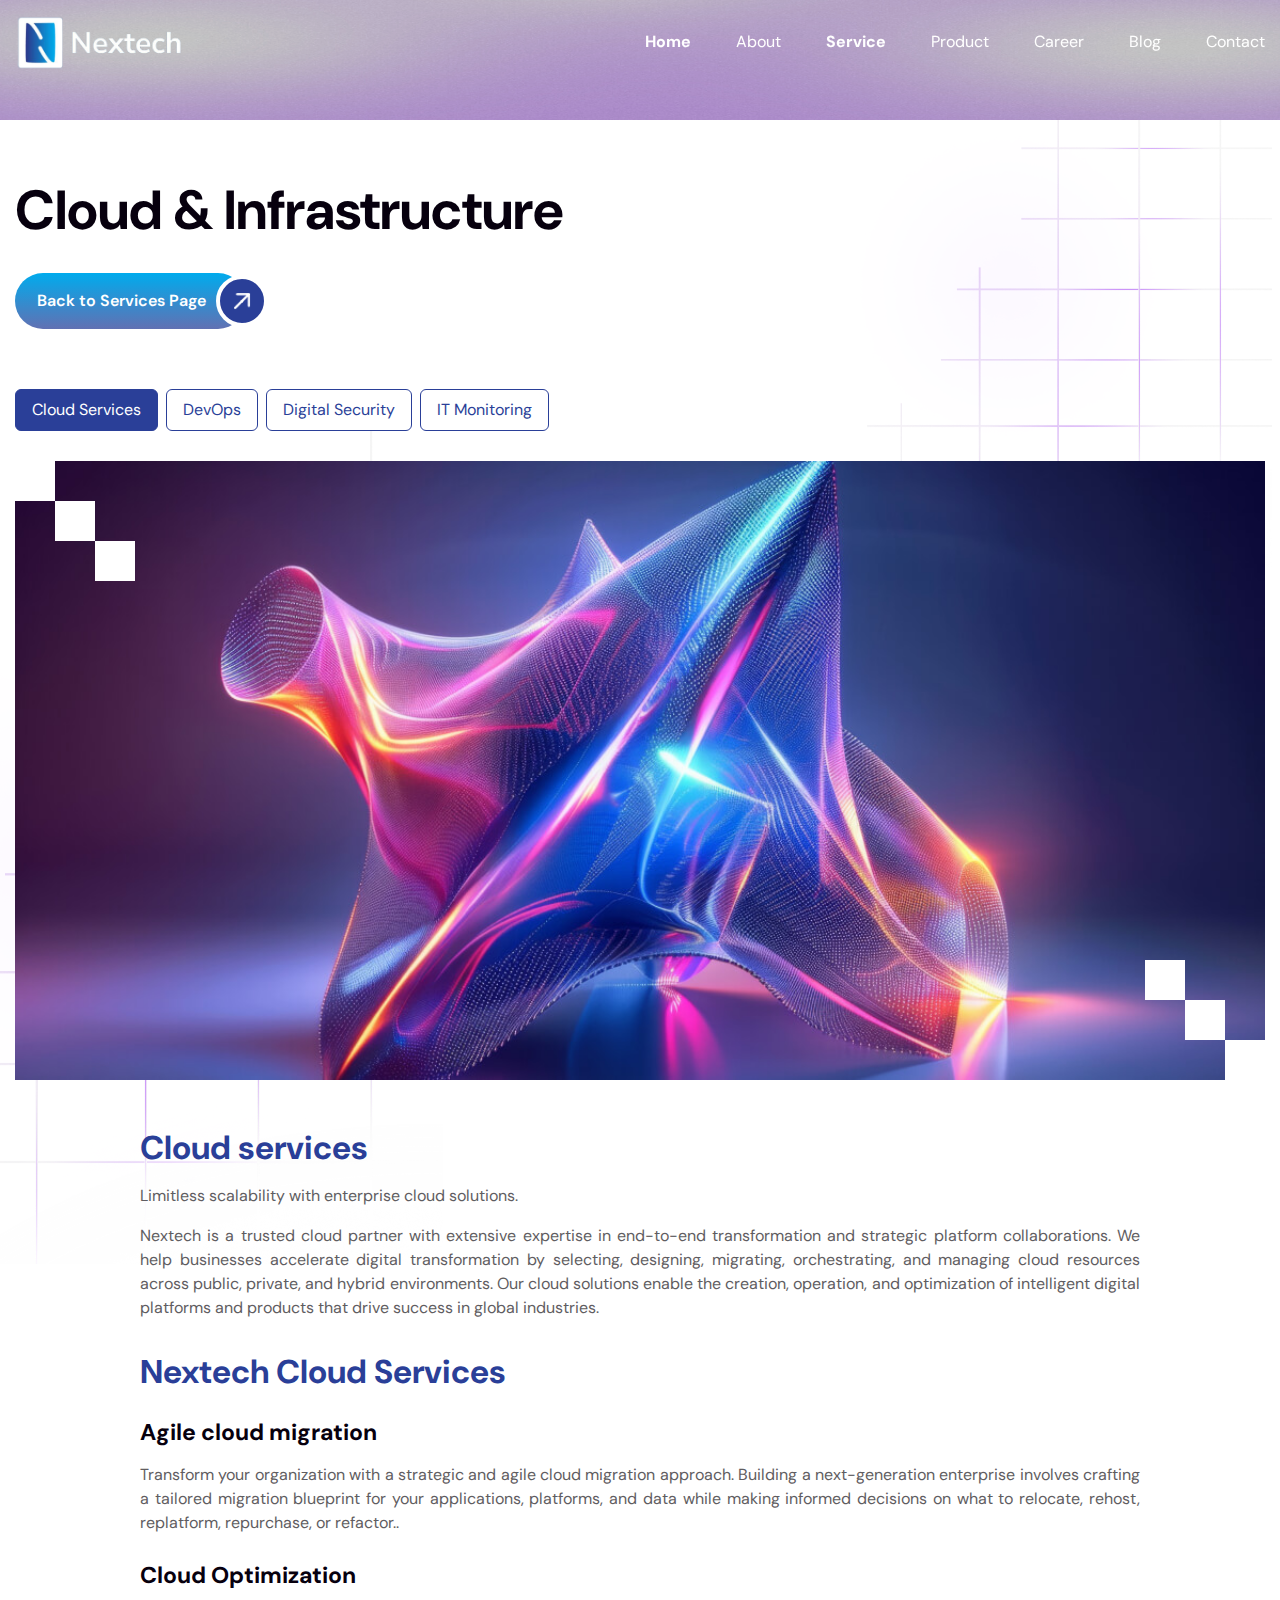
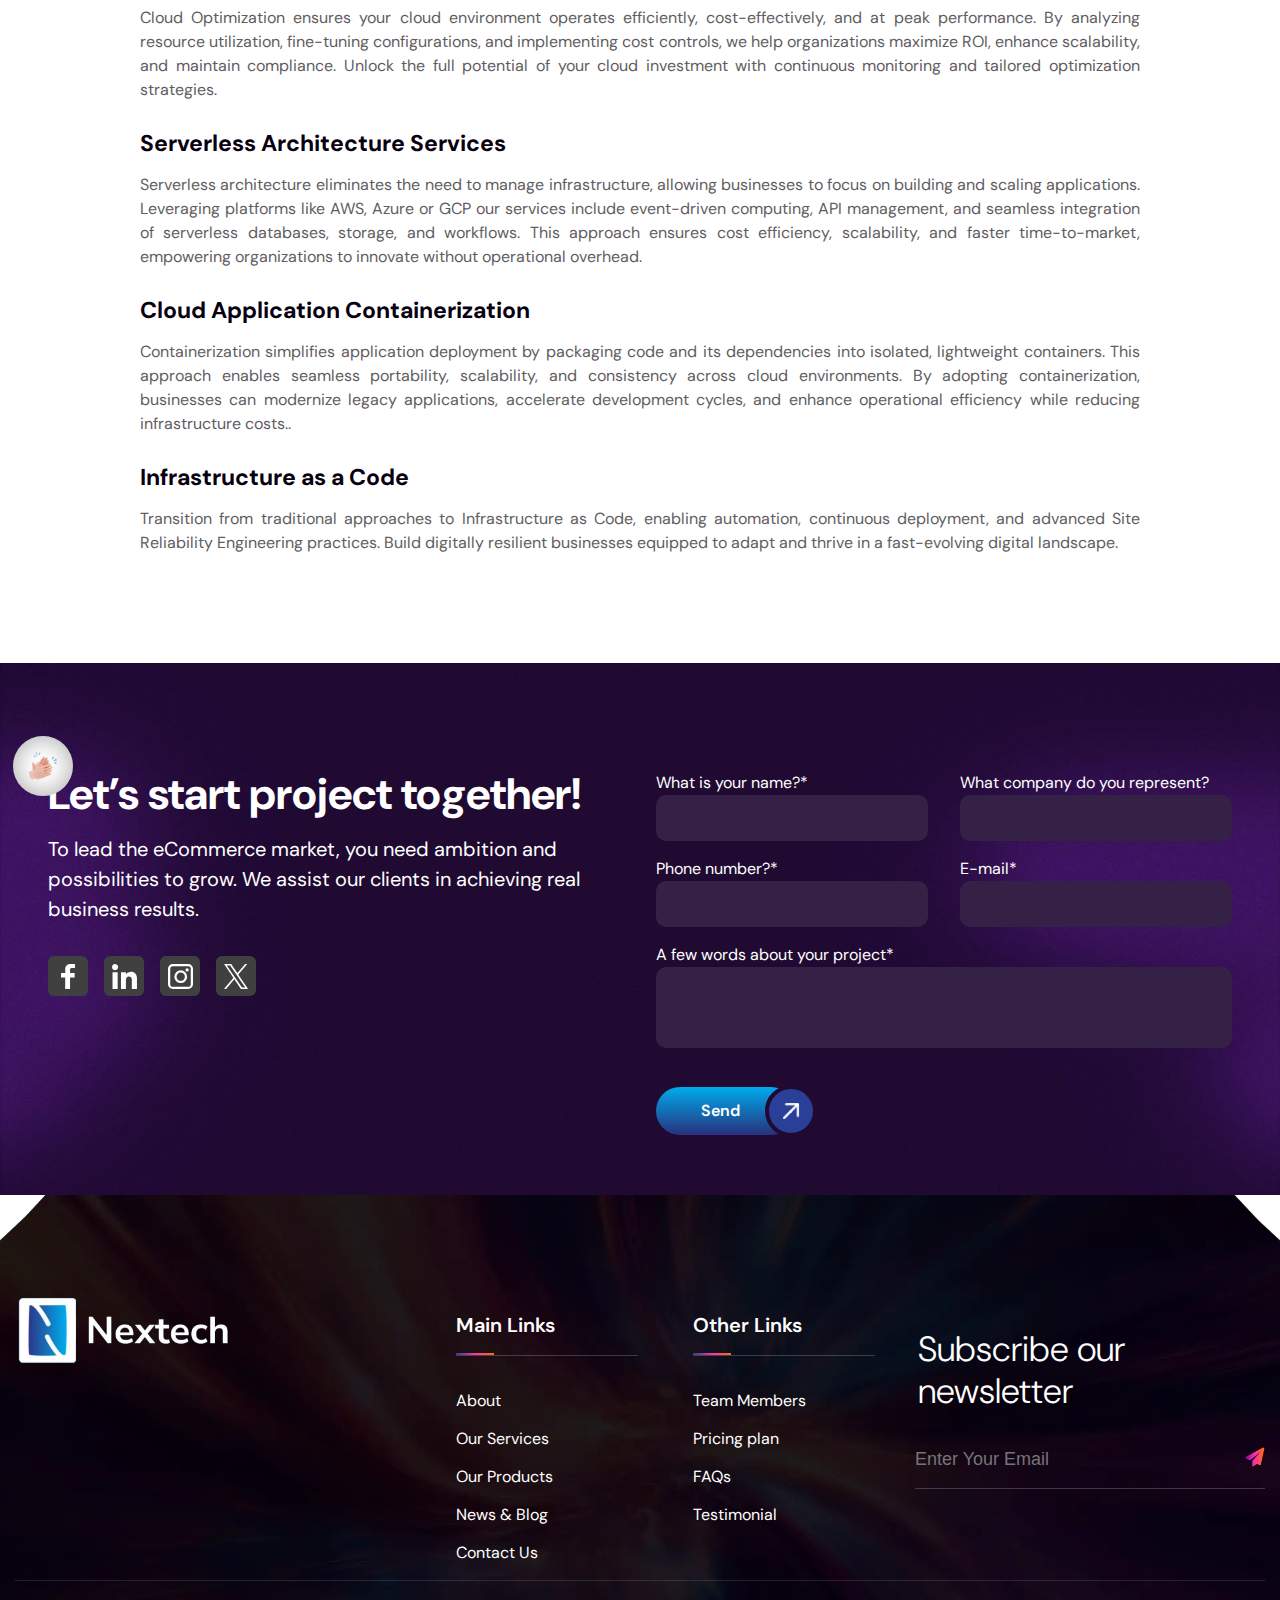
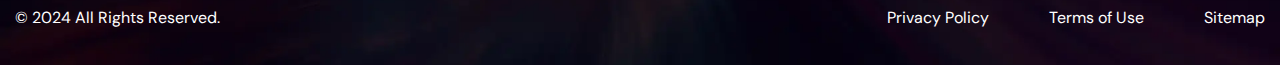
==== cloud_Infra.html @ dc9ca58e "All file inserted" ====
<!DOCTYPE html>
<html lang="en">

<head>
    <meta charset="UTF-8">
    <meta name="viewport" content="width=device-width, initial-scale=1.0">
    <title>Nextech</title>

    <link rel="apple-touch-icon" sizes="180x180" href="./assets/images/favicon/apple-touch-icon.png">
    <link rel="icon" type="image/png" sizes="32x32" href="./assets/images/favicon/favicon-32x32.png">
    <link rel="icon" type="image/png" sizes="16x16" href="./assets/images/favicon/favicon-16x16.png">
    <link rel="manifest" href="./assets/images/favicon/site.webmanifest">

    <link rel="stylesheet" href="./assets/css/font-awesome.min.css">

    <link rel="stylesheet" href="./assets/js/slick-slider/slick-theme.css">

    <link rel="stylesheet" href="./assets/js/slick-slider/slick.css">

    <link rel="stylesheet" href="./assets/css/init.css">

    <link rel="stylesheet" href="./assets/css/svg-style.css">

    <link rel="stylesheet" href="./assets/css/ps-style.css">

    <link rel="stylesheet" href="./assets/css/svg-device.css">

    <link rel="stylesheet" href="./assets/css/ps-device.css">
</head>

<body>

    <!-- navigation start -->
    <header class="mainHeader col-100 floatLft">
        <div class="navOverlay">
            <div class="main-wrapper">
                <div class="psNav-box col-100 floatLft relative">
                    <div class="psNxtLogo floatLft relative">
                        <a href="./index.html" class="col-100 floatLft relative">
                            <img src="./assets/images/Nxtlogo.png" alt="" class="col-100">
                        </a>
                    </div>

                    <div class="psNav-menu floatLft relative">
                        <div class="line-menu-sec">
                            <span class="line-span"></span>
                            <span class="line-span"></span>
                            <span class="line-span"></span>
                        </div>
                        <ul class="psNav-container col-100 floatLft relative">
                            <li class="mobMenuLogoLi">
                                <div class="psNxtLogo relative">
                                    <a href="./index.html" class="col-100 relative">
                                        <img src="./assets/images/Nxtlogo.png" alt="" class="col-100">
                                    </a>
                                </div>
                                <div class="closeHam"><img src="./assets/images/close-button.png" alt="X"></div>
                            </li>
                            <li><a href="./index.html" class="active">Home</a></li>
                            <li><a href="./about-us.html">About</a></li>
                            <li><a href="./service_pg.html" class="active">Service</a></li>
                            <li><a href="./product.html">Product</a></li>
                            <li><a href="./career-page.html">Career</a></li>
                            <li><a href="./blog.html">Blog</a></li>
                            <li><a href="./contact.html">Contact</a></li>
                        </ul>
                    </div>
                </div>
            </div>
        </div>
    </header>


    <main>
        <section class="servDetailBanner sg-BannerOverlay sv-secGap col-100 floatLft relative"></section>
        <section class="servDetailTitleSec sv-secGap padd-bot0 col-100 floatLft relative">
            <div class="main-wrapper">
                <div class="servDetailTitle col-100 floatLft">
                    <h2 class="">Cloud & Infrastructure</h2>
                </div>
                <div class="blogBtn col-100 floatLft">
                    <a href="./service_pg.html" class="mainBtn blogBtn fw-semi-bold floatLft relative">Back to Services
                        Page
                        <span><img src="./assets/images/btnWhite.png" alt=""></span>
                    </a>
                </div>
            </div>
            <div class="servDetAblt-1 absolute"><img src="./assets/images/Group-3.png" alt=""></div>
        </section>

        <section class="tabsSec sv-secGap padd-bot0 col-100 floatLft relative">
            <div class="main-wrapper">
                <ul class="tabs col-100 floatLft relative">
                    <li class="tabBtn active" data-id="tab-0">Cloud Services</li>
                    <li class="tabBtn" data-id="tab-1">DevOps</li>
                    <li class="tabBtn" data-id="tab-2">Digital Security</li>
                    <li class="tabBtn" data-id="tab-3">IT Monitoring</li>
                </ul>
            </div>
        </section>

        <section class="tab-content active servDetailContentSec sv-secGap col-100 floatLft relative" id="tab-0">
            <div class="servDetAblt-2 absolute"><img src="./assets/images/Group-3.png" alt=""></div>
            <div class="main-wrapper">
                <div class="servDetContMainImg col-100 floatLft relative">
                    <span class="imgCornerShapes topShapes absolute"></span>
                    <span class="imgCornerShapes topShapes absolute"></span>
                    <span class="imgCornerShapes topShapes absolute"></span>
                    <img src="./assets/images/img-service1.jpg" alt="Service Feature Image" class="col-100 floatLft">
                    <span class="imgCornerShapes botShapes absolute"></span>
                    <span class="imgCornerShapes botShapes absolute"></span>
                    <span class="imgCornerShapes botShapes absolute"></span>
                </div>
                <div class="servDetContTxt col-100 floatLft relative">
                    <div class="servDetContTxtWrapper">
                        <div class="servDetTxt col-100 floatLft">
                            <h5 class="card-heading colorBlue">Cloud services</h5>
                        </div>
                        <div class="servDetTxt col-100 floatLft">
                            <p class="body-txt justifyTxt">Limitless scalability with enterprise cloud solutions.</p>
                        </div>
                        <div class="servDetTxt col-100 floatLft">
                            <p class="body-txt justifyTxt">Nextech is a trusted cloud partner with extensive expertise
                                in end-to-end transformation and strategic platform collaborations. We help businesses
                                accelerate digital transformation by selecting, designing, migrating, orchestrating, and
                                managing cloud resources across public, private, and hybrid environments. Our cloud
                                solutions enable the creation, operation, and optimization of intelligent digital
                                platforms and products that drive success in global industries.</p>
                        </div>
                        <div class="servDetTxt col-100 floatLft">
                            <h5 class="card-heading colorBlue">Nextech Cloud Services</h5>
                        </div>
                        <div class="servDetTxt col-100 floatLft">
                            <h5 class="card-heading">Agile cloud migration</h5>
                        </div>
                        <div class="servDetTxt col-100 floatLft">
                            <p class="body-txt justifyTxt">Transform your organization with a strategic and agile cloud
                                migration approach. Building a next-generation enterprise involves crafting a tailored
                                migration blueprint for your applications, platforms, and data while making informed
                                decisions on what to relocate, rehost, replatform, repurchase, or refactor..</p>
                        </div>
                        <div class="servDetTxt col-100 floatLft">
                            <h5 class="card-heading">Cloud Optimization</h5>
                        </div>
                        <div class="servDetTxt col-100 floatLft">
                            <p class="body-txt justifyTxt">Cloud Optimization ensures your cloud environment operates
                                efficiently, cost-effectively, and at peak performance. By analyzing resource
                                utilization, fine-tuning configurations, and implementing cost controls, we help
                                organizations maximize ROI, enhance scalability, and maintain compliance. Unlock the
                                full potential of your cloud investment with continuous monitoring and tailored
                                optimization strategies.</p>
                        </div>
                        <div class="servDetTxt col-100 floatLft">
                            <h5 class="card-heading">Serverless Architecture Services</h5>
                        </div>
                        <div class="servDetTxt col-100 floatLft">
                            <p class="body-txt justifyTxt">Serverless architecture eliminates the need to manage
                                infrastructure, allowing businesses to focus on building and scaling applications.
                                Leveraging platforms like AWS, Azure or GCP our services include event-driven computing,
                                API management, and seamless integration of serverless databases, storage, and
                                workflows. This approach ensures cost efficiency, scalability, and faster
                                time-to-market, empowering organizations to innovate without operational overhead.</p>
                        </div>
                        <div class="servDetTxt col-100 floatLft">
                            <h5 class="card-heading">Cloud Application Containerization</h5>
                        </div>
                        <div class="servDetTxt col-100 floatLft">
                            <p class="body-txt justifyTxt">Containerization simplifies application deployment by
                                packaging code and its dependencies into isolated, lightweight containers. This approach
                                enables seamless portability, scalability, and consistency across cloud environments. By
                                adopting containerization, businesses can modernize legacy applications, accelerate
                                development cycles, and enhance operational efficiency while reducing infrastructure
                                costs..</p>
                        </div>
                        <div class="servDetTxt col-100 floatLft">
                            <h5 class="card-heading">Infrastructure as a Code</h5>
                        </div>
                        <div class="servDetTxt col-100 floatLft">
                            <p class="body-txt justifyTxt">Transition from traditional approaches to Infrastructure as
                                Code, enabling automation, continuous deployment, and advanced Site Reliability
                                Engineering practices. Build digitally resilient businesses equipped to adapt and thrive
                                in a fast-evolving digital landscape.</p>
                        </div>
                    </div>
                </div>
            </div>
        </section>

        <section class="tab-content servDetailContentSec sv-secGap col-100 floatLft relative" id="tab-1">
            <div class="servDetAblt-2 absolute"><img src="./assets/images/Group-3.png" alt=""></div>
            <div class="main-wrapper">
                <div class="servDetContMainImg col-100 floatLft relative">
                    <span class="imgCornerShapes topShapes absolute"></span>
                    <span class="imgCornerShapes topShapes absolute"></span>
                    <span class="imgCornerShapes topShapes absolute"></span>
                    <img src="./assets/images/img-service1.jpg" alt="Service Feature Image" class="col-100 floatLft">
                    <span class="imgCornerShapes botShapes absolute"></span>
                    <span class="imgCornerShapes botShapes absolute"></span>
                    <span class="imgCornerShapes botShapes absolute"></span>
                </div>
                <div class="servDetContTxt col-100 floatLft relative">
                    <div class="servDetContTxtWrapper">
                        <div class="servDetTxt col-100 floatLft">
                            <h5 class="card-heading colorBlue">Continuous Integration of All Processes. Advancing
                                Through Code and Culture</h5>
                        </div>
                        <div class="servDetTxt col-100 floatLft">
                            <p class="body-txt justifyTxt">At Nextech, we support organizations globally in enhancing
                                their DevOps capabilities. We ideate, architect, develop, test, safeguard, and automate
                                the software development process, creating custom industry-specific solutions that
                                delight customers and drive intelligent enterprises. For years, we have been leaders in
                                Global Nearshore software engineering services, helping our clients worldwide build and
                                evolve reliable software solutions to continuously deliver value.</p>
                        </div>
                        <div class="servDetTxt col-100 floatLft">
                            <p class="body-txt justifyTxt">Excellence, Agility, and Scalable Automation</p>
                        </div>
                        <div class="servDetTxt col-100 floatLft">
                            <p class="body-txt justifyTxt">Our DevOps approach is built on a foundation of culture. By
                                incorporating agile DevOps practices in every project, we aim to align our people,
                                processes, and automation, ensuring quality and speed in our enterprise software
                                solutions. We streamline development by breaking down silos, implementing automation,
                                and expanding toolchains, leading to enhanced collaboration, maturity, and performance.
                                As a trusted technology partner, Nextech can either complement your existing DevOps team
                                or manage the DevOps practice as your continuous evolution partner.</p>
                        </div>
                        <div class="servDetTxt col-100 floatLft">
                            <p class="body-txt justifyTxt">Nextech’s DevOps practice offers the strategy, consulting,
                                and coaching services essential for enterprise transformation. We foster an agile
                                culture and establish processes that sustain high-performing teams focused on quality
                                engineering.</p>
                        </div>
                        <div class="servDetTxt col-100 floatLft">
                            <ul class="prodDetUl col-100 floatLft">
                                <li>
                                    <span class="ulPin">
                                        <svg xmlns="http://www.w3.org/2000/svg" width="10" height="10"
                                            viewBox="0 0 10 10" fill="white">
                                            <path
                                                d="M9.78837 3.21149L7.14837 0.571488C7.12329 0.546435 7.09278 0.52749 7.0592 0.516118C7.02562 0.504746 6.98988 0.501252 6.95473 0.505907C6.91959 0.510562 6.88599 0.523241 6.85653 0.542963C6.82707 0.562684 6.80254 0.588919 6.78484 0.619638C6.67137 0.832276 6.60237 1.06579 6.58205 1.30595C6.56172 1.54612 6.59051 1.78791 6.66665 2.01659L4.9031 3.78014C4.46759 3.55527 3.98559 3.43523 3.4955 3.42959C3.20155 3.42343 2.90929 3.4755 2.63556 3.58282C2.36184 3.69013 2.11206 3.85056 1.90062 4.05486C1.85732 4.09817 1.833 4.1569 1.833 4.21814C1.833 4.27938 1.85732 4.33811 1.90062 4.38141L3.56929 6.05024L0.916095 9.11826C0.877716 9.16236 0.857494 9.21937 0.859513 9.2778C0.861531 9.33622 0.885639 9.3917 0.926971 9.43304C0.968302 9.47438 1.02378 9.4985 1.0822 9.50053C1.14062 9.50257 1.19764 9.48236 1.24175 9.44399L4.30924 6.79064L5.97822 8.45954C6.02154 8.50282 6.08026 8.52713 6.1415 8.52713C6.20273 8.52713 6.26146 8.50282 6.30477 8.45954C6.66147 8.05198 6.8801 7.54204 6.92938 7.00269C6.97866 6.46333 6.85605 5.92221 6.57912 5.45676L8.34267 3.69321C8.57161 3.76839 8.81334 3.79669 9.05345 3.77642C9.29356 3.75615 9.52713 3.68773 9.74022 3.57524C9.771 3.55757 9.7973 3.53304 9.81706 3.50357C9.83683 3.47409 9.84953 3.44045 9.85419 3.40526C9.85885 3.37008 9.85533 3.33429 9.84392 3.30069C9.8325 3.26708 9.8135 3.23656 9.78837 3.21149Z">
                                            </path>
                                        </svg>
                                    </span>
                                    <p class="body-txt">Deliver with confidence. Achieve continuous value across the
                                        entire enterprise and enhance delivery capabilities.</p>
                                </li>
                                <li>
                                    <span class="ulPin">
                                        <svg xmlns="http://www.w3.org/2000/svg" width="10" height="10"
                                            viewBox="0 0 10 10" fill="white">
                                            <path
                                                d="M9.78837 3.21149L7.14837 0.571488C7.12329 0.546435 7.09278 0.52749 7.0592 0.516118C7.02562 0.504746 6.98988 0.501252 6.95473 0.505907C6.91959 0.510562 6.88599 0.523241 6.85653 0.542963C6.82707 0.562684 6.80254 0.588919 6.78484 0.619638C6.67137 0.832276 6.60237 1.06579 6.58205 1.30595C6.56172 1.54612 6.59051 1.78791 6.66665 2.01659L4.9031 3.78014C4.46759 3.55527 3.98559 3.43523 3.4955 3.42959C3.20155 3.42343 2.90929 3.4755 2.63556 3.58282C2.36184 3.69013 2.11206 3.85056 1.90062 4.05486C1.85732 4.09817 1.833 4.1569 1.833 4.21814C1.833 4.27938 1.85732 4.33811 1.90062 4.38141L3.56929 6.05024L0.916095 9.11826C0.877716 9.16236 0.857494 9.21937 0.859513 9.2778C0.861531 9.33622 0.885639 9.3917 0.926971 9.43304C0.968302 9.47438 1.02378 9.4985 1.0822 9.50053C1.14062 9.50257 1.19764 9.48236 1.24175 9.44399L4.30924 6.79064L5.97822 8.45954C6.02154 8.50282 6.08026 8.52713 6.1415 8.52713C6.20273 8.52713 6.26146 8.50282 6.30477 8.45954C6.66147 8.05198 6.8801 7.54204 6.92938 7.00269C6.97866 6.46333 6.85605 5.92221 6.57912 5.45676L8.34267 3.69321C8.57161 3.76839 8.81334 3.79669 9.05345 3.77642C9.29356 3.75615 9.52713 3.68773 9.74022 3.57524C9.771 3.55757 9.7973 3.53304 9.81706 3.50357C9.83683 3.47409 9.84953 3.44045 9.85419 3.40526C9.85885 3.37008 9.85533 3.33429 9.84392 3.30069C9.8325 3.26708 9.8135 3.23656 9.78837 3.21149Z">
                                            </path>
                                        </svg>
                                    </span>
                                    <p class="body-txt">Dramatically shorten the time to market for new digital
                                        initiatives.</p>
                                </li>
                                <li>
                                    <span class="ulPin">
                                        <svg xmlns="http://www.w3.org/2000/svg" width="10" height="10"
                                            viewBox="0 0 10 10" fill="white">
                                            <path
                                                d="M9.78837 3.21149L7.14837 0.571488C7.12329 0.546435 7.09278 0.52749 7.0592 0.516118C7.02562 0.504746 6.98988 0.501252 6.95473 0.505907C6.91959 0.510562 6.88599 0.523241 6.85653 0.542963C6.82707 0.562684 6.80254 0.588919 6.78484 0.619638C6.67137 0.832276 6.60237 1.06579 6.58205 1.30595C6.56172 1.54612 6.59051 1.78791 6.66665 2.01659L4.9031 3.78014C4.46759 3.55527 3.98559 3.43523 3.4955 3.42959C3.20155 3.42343 2.90929 3.4755 2.63556 3.58282C2.36184 3.69013 2.11206 3.85056 1.90062 4.05486C1.85732 4.09817 1.833 4.1569 1.833 4.21814C1.833 4.27938 1.85732 4.33811 1.90062 4.38141L3.56929 6.05024L0.916095 9.11826C0.877716 9.16236 0.857494 9.21937 0.859513 9.2778C0.861531 9.33622 0.885639 9.3917 0.926971 9.43304C0.968302 9.47438 1.02378 9.4985 1.0822 9.50053C1.14062 9.50257 1.19764 9.48236 1.24175 9.44399L4.30924 6.79064L5.97822 8.45954C6.02154 8.50282 6.08026 8.52713 6.1415 8.52713C6.20273 8.52713 6.26146 8.50282 6.30477 8.45954C6.66147 8.05198 6.8801 7.54204 6.92938 7.00269C6.97866 6.46333 6.85605 5.92221 6.57912 5.45676L8.34267 3.69321C8.57161 3.76839 8.81334 3.79669 9.05345 3.77642C9.29356 3.75615 9.52713 3.68773 9.74022 3.57524C9.771 3.55757 9.7973 3.53304 9.81706 3.50357C9.83683 3.47409 9.84953 3.44045 9.85419 3.40526C9.85885 3.37008 9.85533 3.33429 9.84392 3.30069C9.8325 3.26708 9.8135 3.23656 9.78837 3.21149Z">
                                            </path>
                                        </svg>
                                    </span>
                                    <p class="body-txt">Reach new maturity levels with automated tools and practices.
                                    </p>
                                </li>
                                <li>
                                    <span class="ulPin">
                                        <svg xmlns="http://www.w3.org/2000/svg" width="10" height="10"
                                            viewBox="0 0 10 10" fill="white">
                                            <path
                                                d="M9.78837 3.21149L7.14837 0.571488C7.12329 0.546435 7.09278 0.52749 7.0592 0.516118C7.02562 0.504746 6.98988 0.501252 6.95473 0.505907C6.91959 0.510562 6.88599 0.523241 6.85653 0.542963C6.82707 0.562684 6.80254 0.588919 6.78484 0.619638C6.67137 0.832276 6.60237 1.06579 6.58205 1.30595C6.56172 1.54612 6.59051 1.78791 6.66665 2.01659L4.9031 3.78014C4.46759 3.55527 3.98559 3.43523 3.4955 3.42959C3.20155 3.42343 2.90929 3.4755 2.63556 3.58282C2.36184 3.69013 2.11206 3.85056 1.90062 4.05486C1.85732 4.09817 1.833 4.1569 1.833 4.21814C1.833 4.27938 1.85732 4.33811 1.90062 4.38141L3.56929 6.05024L0.916095 9.11826C0.877716 9.16236 0.857494 9.21937 0.859513 9.2778C0.861531 9.33622 0.885639 9.3917 0.926971 9.43304C0.968302 9.47438 1.02378 9.4985 1.0822 9.50053C1.14062 9.50257 1.19764 9.48236 1.24175 9.44399L4.30924 6.79064L5.97822 8.45954C6.02154 8.50282 6.08026 8.52713 6.1415 8.52713C6.20273 8.52713 6.26146 8.50282 6.30477 8.45954C6.66147 8.05198 6.8801 7.54204 6.92938 7.00269C6.97866 6.46333 6.85605 5.92221 6.57912 5.45676L8.34267 3.69321C8.57161 3.76839 8.81334 3.79669 9.05345 3.77642C9.29356 3.75615 9.52713 3.68773 9.74022 3.57524C9.771 3.55757 9.7973 3.53304 9.81706 3.50357C9.83683 3.47409 9.84953 3.44045 9.85419 3.40526C9.85885 3.37008 9.85533 3.33429 9.84392 3.30069C9.8325 3.26708 9.8135 3.23656 9.78837 3.21149Z">
                                            </path>
                                        </svg>
                                    </span>
                                    <p class="body-txt">ØBoost production speed and code quality through automated
                                        testing and quality assurance</p>
                                </li>
                            </ul>
                        </div>
                        <div class="servDetTxt col-100 floatLft">
                            <h5 class="card-heading colorBlue">Services</h5>
                        </div>
                        <div class="servDetTxt col-100 floatLft">
                            <h5 class="card-heading">DevOps Consulting and Strategy</h5>
                        </div>
                        <div class="servDetTxt col-100 floatLft">
                            <p class="body-txt justifyTxt">Nextech’s DevOps Consulting and Strategy services offer a
                                tailored approach to accelerate your software delivery. We begin with a thorough
                                assessment of your current processes, pinpointing bottlenecks and areas for improvement.
                                Our experts then collaborate with your teams to craft a customized DevOps roadmap,
                                outlining a phased transformation. This includes defining key metrics, selecting the
                                right tools, and establishing a strategy for cultural change. Ultimately, Nextech
                                empowers your teams to achieve faster releases, higher quality, and greater business
                                agility.</p>
                        </div>
                        <div class="servDetTxt col-100 floatLft">
                            <h5 class="card-heading">Infrastructure as Code (IaC)</h5>
                        </div>
                        <div class="servDetTxt col-100 floatLft">
                            <p class="body-txt justifyTxt">Nextech empowers organizations to embrace Infrastructure as
                                Code (IaC) for streamlined and automated infrastructure management. Our experts help you
                                transition from manual provisioning to codified infrastructure, using tools like
                                Terraform, Ansible, and CloudFormation. We assist in defining and managing your
                                infrastructure through code, enabling version control, repeatability, and faster
                                deployments. By implementing IaC, Nextech helps you reduce errors, improve consistency
                                across environments, and achieve greater agility in responding to changing business
                                needs. This results in efficient resource utilization, reduced costs, and a more robust
                                and scalable infrastructure</p>
                        </div>
                        <div class="servDetTxt col-100 floatLft">
                            <h5 class="card-heading">Security Integration (DevSecOps)</h5>
                        </div>
                        <div class="servDetTxt col-100 floatLft">
                            <p class="body-txt justifyTxt">Nextech integrates security seamlessly into your development
                                lifecycle with DevSecOps practices. We automate security testing and analysis within
                                your CI/CD pipeline, identifying vulnerabilities early and preventing costly breaches.
                                Our approach includes robust vulnerability management to proactively address security
                                risks in both applications and infrastructure. By “shifting left” and embedding security
                                throughout the development process, Nextech helps you build secure and resilient
                                systems.</p>
                        </div>
                        <div class="servDetTxt col-100 floatLft">
                            <h5 class="card-heading">Cloud Services and Migration</h5>
                        </div>
                        <div class="servDetTxt col-100 floatLft">
                            <p class="body-txt justifyTxt">Nextech’s Cloud Services and Migration expertise helps
                                businesses seamlessly transition to and thrive in the cloud. We offer comprehensive
                                cloud migration services, moving your applications and infrastructure to leading
                                platforms like AWS, Azure, and GCP. Our team also specializes in cloud-native
                                development, building modern, scalable applications using containers and serverless
                                technologies. Finally, we provide cloud optimization services to ensure cost-efficiency
                                and peak performance of your cloud environment.</p>
                        </div>
                        <div class="servDetTxt col-100 floatLft">
                            <h5 class="card-heading">Monitoring and Logging</h5>
                        </div>
                        <div class="servDetTxt col-100 floatLft">
                            <p class="body-txt justifyTxt">Nextech’s Monitoring and Logging services provide
                                comprehensive visibility into your application and infrastructure performance. We
                                implement leading monitoring tools like Prometheus, Grafana, and the ELK stack to track
                                key metrics and provide real-time insights. Our expertise extends to log management and
                                analysis, centralizing logs for efficient troubleshooting, identifying potential issues
                                proactively, and ultimately improving system reliability and uptime.</p>
                        </div>
                        <div class="servDetTxt col-100 floatLft">
                            <h5 class="card-heading">Microservices</h5>
                        </div>
                        <div class="servDetTxt col-100 floatLft">
                            <p class="body-txt justifyTxt">Break free from the constraints of monolithic legacy systems
                                by migrating to independently scalable and decentralized microservices. This modern
                                approach enables rapid development of new features without the cumbersome, costly, and
                                time-consuming processes associated with monolithic architectures.</p>
                        </div>
                        <div class="servDetTxt col-100 floatLft">
                            <h5 class="card-heading colorBlue">Leverage Proximity</h5>
                        </div>
                        <div class="servDetTxt col-100 floatLft">
                            <p class="body-txt justifyTxt">As an initial step, the concept behind Nextech’s Offshore
                                model was to address the challenges left by traditional on-site-only service delivery.
                                This approach continues to be a key differentiator for Nextech, forming the foundation
                                of our global services strategy.</p>
                        </div>
                        <div class="servDetTxt col-100 floatLft">
                            <p class="body-txt justifyTxt"><span>The proximity component of the Offshore value
                                    proposition includes the following:</span></p>
                        </div>
                        <div class="servDetTxt col-100 floatLft">
                            <ul class="prodDetUl col-100 floatLft">
                                <li>
                                    <span class="ulPin">
                                        <svg xmlns="http://www.w3.org/2000/svg" width="10" height="10"
                                            viewBox="0 0 10 10" fill="white">
                                            <path
                                                d="M9.78837 3.21149L7.14837 0.571488C7.12329 0.546435 7.09278 0.52749 7.0592 0.516118C7.02562 0.504746 6.98988 0.501252 6.95473 0.505907C6.91959 0.510562 6.88599 0.523241 6.85653 0.542963C6.82707 0.562684 6.80254 0.588919 6.78484 0.619638C6.67137 0.832276 6.60237 1.06579 6.58205 1.30595C6.56172 1.54612 6.59051 1.78791 6.66665 2.01659L4.9031 3.78014C4.46759 3.55527 3.98559 3.43523 3.4955 3.42959C3.20155 3.42343 2.90929 3.4755 2.63556 3.58282C2.36184 3.69013 2.11206 3.85056 1.90062 4.05486C1.85732 4.09817 1.833 4.1569 1.833 4.21814C1.833 4.27938 1.85732 4.33811 1.90062 4.38141L3.56929 6.05024L0.916095 9.11826C0.877716 9.16236 0.857494 9.21937 0.859513 9.2778C0.861531 9.33622 0.885639 9.3917 0.926971 9.43304C0.968302 9.47438 1.02378 9.4985 1.0822 9.50053C1.14062 9.50257 1.19764 9.48236 1.24175 9.44399L4.30924 6.79064L5.97822 8.45954C6.02154 8.50282 6.08026 8.52713 6.1415 8.52713C6.20273 8.52713 6.26146 8.50282 6.30477 8.45954C6.66147 8.05198 6.8801 7.54204 6.92938 7.00269C6.97866 6.46333 6.85605 5.92221 6.57912 5.45676L8.34267 3.69321C8.57161 3.76839 8.81334 3.79669 9.05345 3.77642C9.29356 3.75615 9.52713 3.68773 9.74022 3.57524C9.771 3.55757 9.7973 3.53304 9.81706 3.50357C9.83683 3.47409 9.84953 3.44045 9.85419 3.40526C9.85885 3.37008 9.85533 3.33429 9.84392 3.30069C9.8325 3.26708 9.8135 3.23656 9.78837 3.21149Z">
                                            </path>
                                        </svg>
                                    </span>
                                    <p class="body-txt"><span>Cost Optimization:</span> Leverage offshore resources to
                                        significantly reduce operational expenses.</p>
                                </li>
                                <li>
                                    <span class="ulPin">
                                        <svg xmlns="http://www.w3.org/2000/svg" width="10" height="10"
                                            viewBox="0 0 10 10" fill="white">
                                            <path
                                                d="M9.78837 3.21149L7.14837 0.571488C7.12329 0.546435 7.09278 0.52749 7.0592 0.516118C7.02562 0.504746 6.98988 0.501252 6.95473 0.505907C6.91959 0.510562 6.88599 0.523241 6.85653 0.542963C6.82707 0.562684 6.80254 0.588919 6.78484 0.619638C6.67137 0.832276 6.60237 1.06579 6.58205 1.30595C6.56172 1.54612 6.59051 1.78791 6.66665 2.01659L4.9031 3.78014C4.46759 3.55527 3.98559 3.43523 3.4955 3.42959C3.20155 3.42343 2.90929 3.4755 2.63556 3.58282C2.36184 3.69013 2.11206 3.85056 1.90062 4.05486C1.85732 4.09817 1.833 4.1569 1.833 4.21814C1.833 4.27938 1.85732 4.33811 1.90062 4.38141L3.56929 6.05024L0.916095 9.11826C0.877716 9.16236 0.857494 9.21937 0.859513 9.2778C0.861531 9.33622 0.885639 9.3917 0.926971 9.43304C0.968302 9.47438 1.02378 9.4985 1.0822 9.50053C1.14062 9.50257 1.19764 9.48236 1.24175 9.44399L4.30924 6.79064L5.97822 8.45954C6.02154 8.50282 6.08026 8.52713 6.1415 8.52713C6.20273 8.52713 6.26146 8.50282 6.30477 8.45954C6.66147 8.05198 6.8801 7.54204 6.92938 7.00269C6.97866 6.46333 6.85605 5.92221 6.57912 5.45676L8.34267 3.69321C8.57161 3.76839 8.81334 3.79669 9.05345 3.77642C9.29356 3.75615 9.52713 3.68773 9.74022 3.57524C9.771 3.55757 9.7973 3.53304 9.81706 3.50357C9.83683 3.47409 9.84953 3.44045 9.85419 3.40526C9.85885 3.37008 9.85533 3.33429 9.84392 3.30069C9.8325 3.26708 9.8135 3.23656 9.78837 3.21149Z">
                                            </path>
                                        </svg>
                                    </span>
                                    <p class="body-txt"><span>Scalability:</span> Quickly ramp up or scale down teams
                                        based on project demands with offshore flexibility.</p>
                                </li>
                                <li>
                                    <span class="ulPin">
                                        <svg xmlns="http://www.w3.org/2000/svg" width="10" height="10"
                                            viewBox="0 0 10 10" fill="white">
                                            <path
                                                d="M9.78837 3.21149L7.14837 0.571488C7.12329 0.546435 7.09278 0.52749 7.0592 0.516118C7.02562 0.504746 6.98988 0.501252 6.95473 0.505907C6.91959 0.510562 6.88599 0.523241 6.85653 0.542963C6.82707 0.562684 6.80254 0.588919 6.78484 0.619638C6.67137 0.832276 6.60237 1.06579 6.58205 1.30595C6.56172 1.54612 6.59051 1.78791 6.66665 2.01659L4.9031 3.78014C4.46759 3.55527 3.98559 3.43523 3.4955 3.42959C3.20155 3.42343 2.90929 3.4755 2.63556 3.58282C2.36184 3.69013 2.11206 3.85056 1.90062 4.05486C1.85732 4.09817 1.833 4.1569 1.833 4.21814C1.833 4.27938 1.85732 4.33811 1.90062 4.38141L3.56929 6.05024L0.916095 9.11826C0.877716 9.16236 0.857494 9.21937 0.859513 9.2778C0.861531 9.33622 0.885639 9.3917 0.926971 9.43304C0.968302 9.47438 1.02378 9.4985 1.0822 9.50053C1.14062 9.50257 1.19764 9.48236 1.24175 9.44399L4.30924 6.79064L5.97822 8.45954C6.02154 8.50282 6.08026 8.52713 6.1415 8.52713C6.20273 8.52713 6.26146 8.50282 6.30477 8.45954C6.66147 8.05198 6.8801 7.54204 6.92938 7.00269C6.97866 6.46333 6.85605 5.92221 6.57912 5.45676L8.34267 3.69321C8.57161 3.76839 8.81334 3.79669 9.05345 3.77642C9.29356 3.75615 9.52713 3.68773 9.74022 3.57524C9.771 3.55757 9.7973 3.53304 9.81706 3.50357C9.83683 3.47409 9.84953 3.44045 9.85419 3.40526C9.85885 3.37008 9.85533 3.33429 9.84392 3.30069C9.8325 3.26708 9.8135 3.23656 9.78837 3.21149Z">
                                            </path>
                                        </svg>
                                    </span>
                                    <p class="body-txt"><span>Time Zone Advantage:</span> Utilize time zone differences
                                        for continuous productivity, ensuring round-the-clock delivery.</p>
                                </li>
                                <li>
                                    <span class="ulPin">
                                        <svg xmlns="http://www.w3.org/2000/svg" width="10" height="10"
                                            viewBox="0 0 10 10" fill="white">
                                            <path
                                                d="M9.78837 3.21149L7.14837 0.571488C7.12329 0.546435 7.09278 0.52749 7.0592 0.516118C7.02562 0.504746 6.98988 0.501252 6.95473 0.505907C6.91959 0.510562 6.88599 0.523241 6.85653 0.542963C6.82707 0.562684 6.80254 0.588919 6.78484 0.619638C6.67137 0.832276 6.60237 1.06579 6.58205 1.30595C6.56172 1.54612 6.59051 1.78791 6.66665 2.01659L4.9031 3.78014C4.46759 3.55527 3.98559 3.43523 3.4955 3.42959C3.20155 3.42343 2.90929 3.4755 2.63556 3.58282C2.36184 3.69013 2.11206 3.85056 1.90062 4.05486C1.85732 4.09817 1.833 4.1569 1.833 4.21814C1.833 4.27938 1.85732 4.33811 1.90062 4.38141L3.56929 6.05024L0.916095 9.11826C0.877716 9.16236 0.857494 9.21937 0.859513 9.2778C0.861531 9.33622 0.885639 9.3917 0.926971 9.43304C0.968302 9.47438 1.02378 9.4985 1.0822 9.50053C1.14062 9.50257 1.19764 9.48236 1.24175 9.44399L4.30924 6.79064L5.97822 8.45954C6.02154 8.50282 6.08026 8.52713 6.1415 8.52713C6.20273 8.52713 6.26146 8.50282 6.30477 8.45954C6.66147 8.05198 6.8801 7.54204 6.92938 7.00269C6.97866 6.46333 6.85605 5.92221 6.57912 5.45676L8.34267 3.69321C8.57161 3.76839 8.81334 3.79669 9.05345 3.77642C9.29356 3.75615 9.52713 3.68773 9.74022 3.57524C9.771 3.55757 9.7973 3.53304 9.81706 3.50357C9.83683 3.47409 9.84953 3.44045 9.85419 3.40526C9.85885 3.37008 9.85533 3.33429 9.84392 3.30069C9.8325 3.26708 9.8135 3.23656 9.78837 3.21149Z">
                                            </path>
                                        </svg>
                                    </span>
                                    <p class="body-txt"><span>Collaborative Tools:</span> Employ advanced communication
                                        platforms to maintain seamless collaboration between on-site and offshore teams.
                                    </p>
                                </li>
                                <li>
                                    <span class="ulPin">
                                        <svg xmlns="http://www.w3.org/2000/svg" width="10" height="10"
                                            viewBox="0 0 10 10" fill="white">
                                            <path
                                                d="M9.78837 3.21149L7.14837 0.571488C7.12329 0.546435 7.09278 0.52749 7.0592 0.516118C7.02562 0.504746 6.98988 0.501252 6.95473 0.505907C6.91959 0.510562 6.88599 0.523241 6.85653 0.542963C6.82707 0.562684 6.80254 0.588919 6.78484 0.619638C6.67137 0.832276 6.60237 1.06579 6.58205 1.30595C6.56172 1.54612 6.59051 1.78791 6.66665 2.01659L4.9031 3.78014C4.46759 3.55527 3.98559 3.43523 3.4955 3.42959C3.20155 3.42343 2.90929 3.4755 2.63556 3.58282C2.36184 3.69013 2.11206 3.85056 1.90062 4.05486C1.85732 4.09817 1.833 4.1569 1.833 4.21814C1.833 4.27938 1.85732 4.33811 1.90062 4.38141L3.56929 6.05024L0.916095 9.11826C0.877716 9.16236 0.857494 9.21937 0.859513 9.2778C0.861531 9.33622 0.885639 9.3917 0.926971 9.43304C0.968302 9.47438 1.02378 9.4985 1.0822 9.50053C1.14062 9.50257 1.19764 9.48236 1.24175 9.44399L4.30924 6.79064L5.97822 8.45954C6.02154 8.50282 6.08026 8.52713 6.1415 8.52713C6.20273 8.52713 6.26146 8.50282 6.30477 8.45954C6.66147 8.05198 6.8801 7.54204 6.92938 7.00269C6.97866 6.46333 6.85605 5.92221 6.57912 5.45676L8.34267 3.69321C8.57161 3.76839 8.81334 3.79669 9.05345 3.77642C9.29356 3.75615 9.52713 3.68773 9.74022 3.57524C9.771 3.55757 9.7973 3.53304 9.81706 3.50357C9.83683 3.47409 9.84953 3.44045 9.85419 3.40526C9.85885 3.37008 9.85533 3.33429 9.84392 3.30069C9.8325 3.26708 9.8135 3.23656 9.78837 3.21149Z">
                                            </path>
                                        </svg>
                                    </span>
                                    <p class="body-txt"><span>Expertise Accessibility:</span> Gain access to a broad
                                        pool of specialized talent located offshore, providing diverse technical
                                        capabilities.</p>
                                </li>
                            </ul>
                        </div>
                        <div class="servDetTxt col-100 floatLft">
                            <img src="./assets/images/levPro.png" alt="" class="col-100">
                        </div>
                    </div>
                </div>
            </div>
        </section>

        <section class="tab-content servDetailContentSec sv-secGap col-100 floatLft relative" id="tab-2">
            <div class="servDetAblt-2 absolute"><img src="./assets/images/Group-3.png" alt=""></div>
            <div class="main-wrapper">
                <div class="servDetContMainImg col-100 floatLft relative">
                    <span class="imgCornerShapes topShapes absolute"></span>
                    <span class="imgCornerShapes topShapes absolute"></span>
                    <span class="imgCornerShapes topShapes absolute"></span>
                    <img src="./assets/images/img-service1.jpg" alt="Service Feature Image" class="col-100 floatLft">
                    <span class="imgCornerShapes botShapes absolute"></span>
                    <span class="imgCornerShapes botShapes absolute"></span>
                    <span class="imgCornerShapes botShapes absolute"></span>
                </div>
                <div class="servDetContTxt col-100 floatLft relative">
                    <div class="servDetContTxtWrapper">
                        <div class="servDetTxt col-100 floatLft">
                            <h5 class="card-heading colorBlue">Accelerate Innovation with the Assurance of
                                Enterprise-Level Data Protection</h5>
                        </div>
                        <div class="servDetTxt col-100 floatLft">
                            <p class="body-txt justifyTxt">The rapid pace of digital transformation and the growing need
                                for cyber resiliency have elevated the importance of digital security and risk
                                mitigation globally. Nextech supports organizations in tackling continuous cybersecurity
                                threats, ensuring your organization remains ready for the future.</p>
                        </div>
                        <div class="servDetTxt col-100 floatLft">
                            <p class="body-txt justifyTxt">New cybersecurity threats urgently require security research
                            </p>
                        </div>
                        <div class="servDetTxt col-100 floatLft">
                            <p class="body-txt justifyTxt">An enterprise’s vulnerability to evolving security threats
                                can endanger its operations, reputation, regulatory compliance, and financial health.
                                Nextech’s Digital Security and Risk Management practice bolsters security by optimizing
                                investments in information security. We achieve this through proven, compliant
                                methodologies for managing enterprise information security risk at scale.</p>
                        </div>
                        <div class="servDetTxt col-100 floatLft">
                            <p class="body-txt justifyTxt">Nextech helps organizations reduce risk exposure through a
                                combination of security services, including identity & access management, application
                                security, audit management, infrastructure & cloud security, security monitoring &
                                threat hunting, incident response, security automation, and security tools operations
                                management.</p>
                        </div>
                        <div class="servDetTxt col-100 floatLft">
                            <ul class="prodDetUl col-100 floatLft">
                                <li>
                                    <span class="ulPin">
                                        <svg xmlns="http://www.w3.org/2000/svg" width="10" height="10"
                                            viewBox="0 0 10 10" fill="white">
                                            <path
                                                d="M9.78837 3.21149L7.14837 0.571488C7.12329 0.546435 7.09278 0.52749 7.0592 0.516118C7.02562 0.504746 6.98988 0.501252 6.95473 0.505907C6.91959 0.510562 6.88599 0.523241 6.85653 0.542963C6.82707 0.562684 6.80254 0.588919 6.78484 0.619638C6.67137 0.832276 6.60237 1.06579 6.58205 1.30595C6.56172 1.54612 6.59051 1.78791 6.66665 2.01659L4.9031 3.78014C4.46759 3.55527 3.98559 3.43523 3.4955 3.42959C3.20155 3.42343 2.90929 3.4755 2.63556 3.58282C2.36184 3.69013 2.11206 3.85056 1.90062 4.05486C1.85732 4.09817 1.833 4.1569 1.833 4.21814C1.833 4.27938 1.85732 4.33811 1.90062 4.38141L3.56929 6.05024L0.916095 9.11826C0.877716 9.16236 0.857494 9.21937 0.859513 9.2778C0.861531 9.33622 0.885639 9.3917 0.926971 9.43304C0.968302 9.47438 1.02378 9.4985 1.0822 9.50053C1.14062 9.50257 1.19764 9.48236 1.24175 9.44399L4.30924 6.79064L5.97822 8.45954C6.02154 8.50282 6.08026 8.52713 6.1415 8.52713C6.20273 8.52713 6.26146 8.50282 6.30477 8.45954C6.66147 8.05198 6.8801 7.54204 6.92938 7.00269C6.97866 6.46333 6.85605 5.92221 6.57912 5.45676L8.34267 3.69321C8.57161 3.76839 8.81334 3.79669 9.05345 3.77642C9.29356 3.75615 9.52713 3.68773 9.74022 3.57524C9.771 3.55757 9.7973 3.53304 9.81706 3.50357C9.83683 3.47409 9.84953 3.44045 9.85419 3.40526C9.85885 3.37008 9.85533 3.33429 9.84392 3.30069C9.8325 3.26708 9.8135 3.23656 9.78837 3.21149Z">
                                            </path>
                                        </svg>
                                    </span>
                                    <p class="body-txt">By linking security strategy to business objectives end-to-end
                                        and adding new metrics-driven services, Nextech helps optimize and automate
                                        processes and mitigate IT risk. This approach enables organizations to:</p>
                                </li>
                                <li>
                                    <span class="ulPin">
                                        <svg xmlns="http://www.w3.org/2000/svg" width="10" height="10"
                                            viewBox="0 0 10 10" fill="white">
                                            <path
                                                d="M9.78837 3.21149L7.14837 0.571488C7.12329 0.546435 7.09278 0.52749 7.0592 0.516118C7.02562 0.504746 6.98988 0.501252 6.95473 0.505907C6.91959 0.510562 6.88599 0.523241 6.85653 0.542963C6.82707 0.562684 6.80254 0.588919 6.78484 0.619638C6.67137 0.832276 6.60237 1.06579 6.58205 1.30595C6.56172 1.54612 6.59051 1.78791 6.66665 2.01659L4.9031 3.78014C4.46759 3.55527 3.98559 3.43523 3.4955 3.42959C3.20155 3.42343 2.90929 3.4755 2.63556 3.58282C2.36184 3.69013 2.11206 3.85056 1.90062 4.05486C1.85732 4.09817 1.833 4.1569 1.833 4.21814C1.833 4.27938 1.85732 4.33811 1.90062 4.38141L3.56929 6.05024L0.916095 9.11826C0.877716 9.16236 0.857494 9.21937 0.859513 9.2778C0.861531 9.33622 0.885639 9.3917 0.926971 9.43304C0.968302 9.47438 1.02378 9.4985 1.0822 9.50053C1.14062 9.50257 1.19764 9.48236 1.24175 9.44399L4.30924 6.79064L5.97822 8.45954C6.02154 8.50282 6.08026 8.52713 6.1415 8.52713C6.20273 8.52713 6.26146 8.50282 6.30477 8.45954C6.66147 8.05198 6.8801 7.54204 6.92938 7.00269C6.97866 6.46333 6.85605 5.92221 6.57912 5.45676L8.34267 3.69321C8.57161 3.76839 8.81334 3.79669 9.05345 3.77642C9.29356 3.75615 9.52713 3.68773 9.74022 3.57524C9.771 3.55757 9.7973 3.53304 9.81706 3.50357C9.83683 3.47409 9.84953 3.44045 9.85419 3.40526C9.85885 3.37008 9.85533 3.33429 9.84392 3.30069C9.8325 3.26708 9.8135 3.23656 9.78837 3.21149Z">
                                            </path>
                                        </svg>
                                    </span>
                                    <p class="body-txt">Manage regulatory and compliance mandates, protect information
                                        assets, and avoid reputational risk.</p>
                                </li>
                                <li>
                                    <span class="ulPin">
                                        <svg xmlns="http://www.w3.org/2000/svg" width="10" height="10"
                                            viewBox="0 0 10 10" fill="white">
                                            <path
                                                d="M9.78837 3.21149L7.14837 0.571488C7.12329 0.546435 7.09278 0.52749 7.0592 0.516118C7.02562 0.504746 6.98988 0.501252 6.95473 0.505907C6.91959 0.510562 6.88599 0.523241 6.85653 0.542963C6.82707 0.562684 6.80254 0.588919 6.78484 0.619638C6.67137 0.832276 6.60237 1.06579 6.58205 1.30595C6.56172 1.54612 6.59051 1.78791 6.66665 2.01659L4.9031 3.78014C4.46759 3.55527 3.98559 3.43523 3.4955 3.42959C3.20155 3.42343 2.90929 3.4755 2.63556 3.58282C2.36184 3.69013 2.11206 3.85056 1.90062 4.05486C1.85732 4.09817 1.833 4.1569 1.833 4.21814C1.833 4.27938 1.85732 4.33811 1.90062 4.38141L3.56929 6.05024L0.916095 9.11826C0.877716 9.16236 0.857494 9.21937 0.859513 9.2778C0.861531 9.33622 0.885639 9.3917 0.926971 9.43304C0.968302 9.47438 1.02378 9.4985 1.0822 9.50053C1.14062 9.50257 1.19764 9.48236 1.24175 9.44399L4.30924 6.79064L5.97822 8.45954C6.02154 8.50282 6.08026 8.52713 6.1415 8.52713C6.20273 8.52713 6.26146 8.50282 6.30477 8.45954C6.66147 8.05198 6.8801 7.54204 6.92938 7.00269C6.97866 6.46333 6.85605 5.92221 6.57912 5.45676L8.34267 3.69321C8.57161 3.76839 8.81334 3.79669 9.05345 3.77642C9.29356 3.75615 9.52713 3.68773 9.74022 3.57524C9.771 3.55757 9.7973 3.53304 9.81706 3.50357C9.83683 3.47409 9.84953 3.44045 9.85419 3.40526C9.85885 3.37008 9.85533 3.33429 9.84392 3.30069C9.8325 3.26708 9.8135 3.23656 9.78837 3.21149Z">
                                            </path>
                                        </svg>
                                    </span>
                                    <p class="body-txt">Proactively manage IT security defenses against ongoing and
                                        emerging threats.</p>
                                </li>
                            </ul>
                        </div>
                        <div class="servDetTxt col-100 floatLft">
                            <h5 class="card-heading colorBlue">Security Solutions and practices</h5>
                        </div>
                        <div class="servDetTxt col-100 floatLft">
                            <h5 class="card-heading">Cybersecurity Strategies</h5>
                        </div>
                        <div class="servDetTxt col-100 floatLft">
                            <p class="body-txt justifyTxt">Our cybersecurity strategies are designed to assess,
                                mitigate, and manage cybersecurity risks effectively, helping you build a resilient
                                posture that aligns with your business objectives and regulatory requirements.</p>
                        </div>
                        <div class="servDetTxt col-100 floatLft">
                            <ul class="prodDetUl col-100 floatLft">
                                <li>
                                    <span class="ulPin">
                                        <svg xmlns="http://www.w3.org/2000/svg" width="10" height="10"
                                            viewBox="0 0 10 10" fill="white">
                                            <path
                                                d="M9.78837 3.21149L7.14837 0.571488C7.12329 0.546435 7.09278 0.52749 7.0592 0.516118C7.02562 0.504746 6.98988 0.501252 6.95473 0.505907C6.91959 0.510562 6.88599 0.523241 6.85653 0.542963C6.82707 0.562684 6.80254 0.588919 6.78484 0.619638C6.67137 0.832276 6.60237 1.06579 6.58205 1.30595C6.56172 1.54612 6.59051 1.78791 6.66665 2.01659L4.9031 3.78014C4.46759 3.55527 3.98559 3.43523 3.4955 3.42959C3.20155 3.42343 2.90929 3.4755 2.63556 3.58282C2.36184 3.69013 2.11206 3.85056 1.90062 4.05486C1.85732 4.09817 1.833 4.1569 1.833 4.21814C1.833 4.27938 1.85732 4.33811 1.90062 4.38141L3.56929 6.05024L0.916095 9.11826C0.877716 9.16236 0.857494 9.21937 0.859513 9.2778C0.861531 9.33622 0.885639 9.3917 0.926971 9.43304C0.968302 9.47438 1.02378 9.4985 1.0822 9.50053C1.14062 9.50257 1.19764 9.48236 1.24175 9.44399L4.30924 6.79064L5.97822 8.45954C6.02154 8.50282 6.08026 8.52713 6.1415 8.52713C6.20273 8.52713 6.26146 8.50282 6.30477 8.45954C6.66147 8.05198 6.8801 7.54204 6.92938 7.00269C6.97866 6.46333 6.85605 5.92221 6.57912 5.45676L8.34267 3.69321C8.57161 3.76839 8.81334 3.79669 9.05345 3.77642C9.29356 3.75615 9.52713 3.68773 9.74022 3.57524C9.771 3.55757 9.7973 3.53304 9.81706 3.50357C9.83683 3.47409 9.84953 3.44045 9.85419 3.40526C9.85885 3.37008 9.85533 3.33429 9.84392 3.30069C9.8325 3.26708 9.8135 3.23656 9.78837 3.21149Z">
                                            </path>
                                        </svg>
                                    </span>
                                    <p class="body-txt"><span>Risk Assessment and Compliance</span></p>
                                </li>
                                <li>
                                    <span class="ulPin">
                                        <svg xmlns="http://www.w3.org/2000/svg" width="10" height="10"
                                            viewBox="0 0 10 10" fill="white">
                                            <path
                                                d="M9.78837 3.21149L7.14837 0.571488C7.12329 0.546435 7.09278 0.52749 7.0592 0.516118C7.02562 0.504746 6.98988 0.501252 6.95473 0.505907C6.91959 0.510562 6.88599 0.523241 6.85653 0.542963C6.82707 0.562684 6.80254 0.588919 6.78484 0.619638C6.67137 0.832276 6.60237 1.06579 6.58205 1.30595C6.56172 1.54612 6.59051 1.78791 6.66665 2.01659L4.9031 3.78014C4.46759 3.55527 3.98559 3.43523 3.4955 3.42959C3.20155 3.42343 2.90929 3.4755 2.63556 3.58282C2.36184 3.69013 2.11206 3.85056 1.90062 4.05486C1.85732 4.09817 1.833 4.1569 1.833 4.21814C1.833 4.27938 1.85732 4.33811 1.90062 4.38141L3.56929 6.05024L0.916095 9.11826C0.877716 9.16236 0.857494 9.21937 0.859513 9.2778C0.861531 9.33622 0.885639 9.3917 0.926971 9.43304C0.968302 9.47438 1.02378 9.4985 1.0822 9.50053C1.14062 9.50257 1.19764 9.48236 1.24175 9.44399L4.30924 6.79064L5.97822 8.45954C6.02154 8.50282 6.08026 8.52713 6.1415 8.52713C6.20273 8.52713 6.26146 8.50282 6.30477 8.45954C6.66147 8.05198 6.8801 7.54204 6.92938 7.00269C6.97866 6.46333 6.85605 5.92221 6.57912 5.45676L8.34267 3.69321C8.57161 3.76839 8.81334 3.79669 9.05345 3.77642C9.29356 3.75615 9.52713 3.68773 9.74022 3.57524C9.771 3.55757 9.7973 3.53304 9.81706 3.50357C9.83683 3.47409 9.84953 3.44045 9.85419 3.40526C9.85885 3.37008 9.85533 3.33429 9.84392 3.30069C9.8325 3.26708 9.8135 3.23656 9.78837 3.21149Z">
                                            </path>
                                        </svg>
                                    </span>
                                    <p class="body-txt"><span>Security Framework Implementation</span></p>
                                </li>
                                <li>
                                    <span class="ulPin">
                                        <svg xmlns="http://www.w3.org/2000/svg" width="10" height="10"
                                            viewBox="0 0 10 10" fill="white">
                                            <path
                                                d="M9.78837 3.21149L7.14837 0.571488C7.12329 0.546435 7.09278 0.52749 7.0592 0.516118C7.02562 0.504746 6.98988 0.501252 6.95473 0.505907C6.91959 0.510562 6.88599 0.523241 6.85653 0.542963C6.82707 0.562684 6.80254 0.588919 6.78484 0.619638C6.67137 0.832276 6.60237 1.06579 6.58205 1.30595C6.56172 1.54612 6.59051 1.78791 6.66665 2.01659L4.9031 3.78014C4.46759 3.55527 3.98559 3.43523 3.4955 3.42959C3.20155 3.42343 2.90929 3.4755 2.63556 3.58282C2.36184 3.69013 2.11206 3.85056 1.90062 4.05486C1.85732 4.09817 1.833 4.1569 1.833 4.21814C1.833 4.27938 1.85732 4.33811 1.90062 4.38141L3.56929 6.05024L0.916095 9.11826C0.877716 9.16236 0.857494 9.21937 0.859513 9.2778C0.861531 9.33622 0.885639 9.3917 0.926971 9.43304C0.968302 9.47438 1.02378 9.4985 1.0822 9.50053C1.14062 9.50257 1.19764 9.48236 1.24175 9.44399L4.30924 6.79064L5.97822 8.45954C6.02154 8.50282 6.08026 8.52713 6.1415 8.52713C6.20273 8.52713 6.26146 8.50282 6.30477 8.45954C6.66147 8.05198 6.8801 7.54204 6.92938 7.00269C6.97866 6.46333 6.85605 5.92221 6.57912 5.45676L8.34267 3.69321C8.57161 3.76839 8.81334 3.79669 9.05345 3.77642C9.29356 3.75615 9.52713 3.68773 9.74022 3.57524C9.771 3.55757 9.7973 3.53304 9.81706 3.50357C9.83683 3.47409 9.84953 3.44045 9.85419 3.40526C9.85885 3.37008 9.85533 3.33429 9.84392 3.30069C9.8325 3.26708 9.8135 3.23656 9.78837 3.21149Z">
                                            </path>
                                        </svg>
                                    </span>
                                    <p class="body-txt"><span>Threat Intelligence and Monitoring</span></p>
                                </li>
                            </ul>
                        </div>
                        <div class="servDetTxt col-100 floatLft">
                            <h5 class="card-heading">Cloud Safety</h5>
                        </div>
                        <div class="servDetTxt col-100 floatLft">
                            <p class="body-txt justifyTxt">As organizations increasingly adopt cloud technologies,
                                ensuring the safety of cloud environments has become paramount. Nextech Solutions offers
                                cloud security solutions that protect your data and applications in the cloud,
                                mitigating risks associated with cloud adoption.</p>
                        </div>
                        <div class="servDetTxt col-100 floatLft">
                            <ul class="prodDetUl col-100 floatLft">
                                <li>
                                    <span class="ulPin">
                                        <svg xmlns="http://www.w3.org/2000/svg" width="10" height="10"
                                            viewBox="0 0 10 10" fill="white">
                                            <path
                                                d="M9.78837 3.21149L7.14837 0.571488C7.12329 0.546435 7.09278 0.52749 7.0592 0.516118C7.02562 0.504746 6.98988 0.501252 6.95473 0.505907C6.91959 0.510562 6.88599 0.523241 6.85653 0.542963C6.82707 0.562684 6.80254 0.588919 6.78484 0.619638C6.67137 0.832276 6.60237 1.06579 6.58205 1.30595C6.56172 1.54612 6.59051 1.78791 6.66665 2.01659L4.9031 3.78014C4.46759 3.55527 3.98559 3.43523 3.4955 3.42959C3.20155 3.42343 2.90929 3.4755 2.63556 3.58282C2.36184 3.69013 2.11206 3.85056 1.90062 4.05486C1.85732 4.09817 1.833 4.1569 1.833 4.21814C1.833 4.27938 1.85732 4.33811 1.90062 4.38141L3.56929 6.05024L0.916095 9.11826C0.877716 9.16236 0.857494 9.21937 0.859513 9.2778C0.861531 9.33622 0.885639 9.3917 0.926971 9.43304C0.968302 9.47438 1.02378 9.4985 1.0822 9.50053C1.14062 9.50257 1.19764 9.48236 1.24175 9.44399L4.30924 6.79064L5.97822 8.45954C6.02154 8.50282 6.08026 8.52713 6.1415 8.52713C6.20273 8.52713 6.26146 8.50282 6.30477 8.45954C6.66147 8.05198 6.8801 7.54204 6.92938 7.00269C6.97866 6.46333 6.85605 5.92221 6.57912 5.45676L8.34267 3.69321C8.57161 3.76839 8.81334 3.79669 9.05345 3.77642C9.29356 3.75615 9.52713 3.68773 9.74022 3.57524C9.771 3.55757 9.7973 3.53304 9.81706 3.50357C9.83683 3.47409 9.84953 3.44045 9.85419 3.40526C9.85885 3.37008 9.85533 3.33429 9.84392 3.30069C9.8325 3.26708 9.8135 3.23656 9.78837 3.21149Z">
                                            </path>
                                        </svg>
                                    </span>
                                    <p class="body-txt"><span>Cloud Security Assessment</span></p>
                                </li>
                                <li>
                                    <span class="ulPin">
                                        <svg xmlns="http://www.w3.org/2000/svg" width="10" height="10"
                                            viewBox="0 0 10 10" fill="white">
                                            <path
                                                d="M9.78837 3.21149L7.14837 0.571488C7.12329 0.546435 7.09278 0.52749 7.0592 0.516118C7.02562 0.504746 6.98988 0.501252 6.95473 0.505907C6.91959 0.510562 6.88599 0.523241 6.85653 0.542963C6.82707 0.562684 6.80254 0.588919 6.78484 0.619638C6.67137 0.832276 6.60237 1.06579 6.58205 1.30595C6.56172 1.54612 6.59051 1.78791 6.66665 2.01659L4.9031 3.78014C4.46759 3.55527 3.98559 3.43523 3.4955 3.42959C3.20155 3.42343 2.90929 3.4755 2.63556 3.58282C2.36184 3.69013 2.11206 3.85056 1.90062 4.05486C1.85732 4.09817 1.833 4.1569 1.833 4.21814C1.833 4.27938 1.85732 4.33811 1.90062 4.38141L3.56929 6.05024L0.916095 9.11826C0.877716 9.16236 0.857494 9.21937 0.859513 9.2778C0.861531 9.33622 0.885639 9.3917 0.926971 9.43304C0.968302 9.47438 1.02378 9.4985 1.0822 9.50053C1.14062 9.50257 1.19764 9.48236 1.24175 9.44399L4.30924 6.79064L5.97822 8.45954C6.02154 8.50282 6.08026 8.52713 6.1415 8.52713C6.20273 8.52713 6.26146 8.50282 6.30477 8.45954C6.66147 8.05198 6.8801 7.54204 6.92938 7.00269C6.97866 6.46333 6.85605 5.92221 6.57912 5.45676L8.34267 3.69321C8.57161 3.76839 8.81334 3.79669 9.05345 3.77642C9.29356 3.75615 9.52713 3.68773 9.74022 3.57524C9.771 3.55757 9.7973 3.53304 9.81706 3.50357C9.83683 3.47409 9.84953 3.44045 9.85419 3.40526C9.85885 3.37008 9.85533 3.33429 9.84392 3.30069C9.8325 3.26708 9.8135 3.23656 9.78837 3.21149Z">
                                            </path>
                                        </svg>
                                    </span>
                                    <p class="body-txt"><span>Identity and Access Management</span></p>
                                </li>
                                <li>
                                    <span class="ulPin">
                                        <svg xmlns="http://www.w3.org/2000/svg" width="10" height="10"
                                            viewBox="0 0 10 10" fill="white">
                                            <path
                                                d="M9.78837 3.21149L7.14837 0.571488C7.12329 0.546435 7.09278 0.52749 7.0592 0.516118C7.02562 0.504746 6.98988 0.501252 6.95473 0.505907C6.91959 0.510562 6.88599 0.523241 6.85653 0.542963C6.82707 0.562684 6.80254 0.588919 6.78484 0.619638C6.67137 0.832276 6.60237 1.06579 6.58205 1.30595C6.56172 1.54612 6.59051 1.78791 6.66665 2.01659L4.9031 3.78014C4.46759 3.55527 3.98559 3.43523 3.4955 3.42959C3.20155 3.42343 2.90929 3.4755 2.63556 3.58282C2.36184 3.69013 2.11206 3.85056 1.90062 4.05486C1.85732 4.09817 1.833 4.1569 1.833 4.21814C1.833 4.27938 1.85732 4.33811 1.90062 4.38141L3.56929 6.05024L0.916095 9.11826C0.877716 9.16236 0.857494 9.21937 0.859513 9.2778C0.861531 9.33622 0.885639 9.3917 0.926971 9.43304C0.968302 9.47438 1.02378 9.4985 1.0822 9.50053C1.14062 9.50257 1.19764 9.48236 1.24175 9.44399L4.30924 6.79064L5.97822 8.45954C6.02154 8.50282 6.08026 8.52713 6.1415 8.52713C6.20273 8.52713 6.26146 8.50282 6.30477 8.45954C6.66147 8.05198 6.8801 7.54204 6.92938 7.00269C6.97866 6.46333 6.85605 5.92221 6.57912 5.45676L8.34267 3.69321C8.57161 3.76839 8.81334 3.79669 9.05345 3.77642C9.29356 3.75615 9.52713 3.68773 9.74022 3.57524C9.771 3.55757 9.7973 3.53304 9.81706 3.50357C9.83683 3.47409 9.84953 3.44045 9.85419 3.40526C9.85885 3.37008 9.85533 3.33429 9.84392 3.30069C9.8325 3.26708 9.8135 3.23656 9.78837 3.21149Z">
                                            </path>
                                        </svg>
                                    </span>
                                    <p class="body-txt"><span>Data Encryption and Privacy</span></p>
                                </li>
                            </ul>
                        </div>
                        <div class="servDetTxt col-100 floatLft">
                            <h5 class="card-heading">Data Security & Privacy</h5>
                        </div>
                        <div class="servDetTxt col-100 floatLft">
                            <p class="body-txt justifyTxt">Protecting sensitive data and ensuring privacy compliance are
                                critical components of any cybersecurity strategy. Nextech Solutions offers data
                                security and privacy solutions that safeguard your organization’s data assets and
                                mitigate the risk of data breaches and regulatory non-compliance.</p>
                        </div>
                        <div class="servDetTxt col-100 floatLft">
                            <ul class="prodDetUl col-100 floatLft">
                                <li>
                                    <span class="ulPin">
                                        <svg xmlns="http://www.w3.org/2000/svg" width="10" height="10"
                                            viewBox="0 0 10 10" fill="white">
                                            <path
                                                d="M9.78837 3.21149L7.14837 0.571488C7.12329 0.546435 7.09278 0.52749 7.0592 0.516118C7.02562 0.504746 6.98988 0.501252 6.95473 0.505907C6.91959 0.510562 6.88599 0.523241 6.85653 0.542963C6.82707 0.562684 6.80254 0.588919 6.78484 0.619638C6.67137 0.832276 6.60237 1.06579 6.58205 1.30595C6.56172 1.54612 6.59051 1.78791 6.66665 2.01659L4.9031 3.78014C4.46759 3.55527 3.98559 3.43523 3.4955 3.42959C3.20155 3.42343 2.90929 3.4755 2.63556 3.58282C2.36184 3.69013 2.11206 3.85056 1.90062 4.05486C1.85732 4.09817 1.833 4.1569 1.833 4.21814C1.833 4.27938 1.85732 4.33811 1.90062 4.38141L3.56929 6.05024L0.916095 9.11826C0.877716 9.16236 0.857494 9.21937 0.859513 9.2778C0.861531 9.33622 0.885639 9.3917 0.926971 9.43304C0.968302 9.47438 1.02378 9.4985 1.0822 9.50053C1.14062 9.50257 1.19764 9.48236 1.24175 9.44399L4.30924 6.79064L5.97822 8.45954C6.02154 8.50282 6.08026 8.52713 6.1415 8.52713C6.20273 8.52713 6.26146 8.50282 6.30477 8.45954C6.66147 8.05198 6.8801 7.54204 6.92938 7.00269C6.97866 6.46333 6.85605 5.92221 6.57912 5.45676L8.34267 3.69321C8.57161 3.76839 8.81334 3.79669 9.05345 3.77642C9.29356 3.75615 9.52713 3.68773 9.74022 3.57524C9.771 3.55757 9.7973 3.53304 9.81706 3.50357C9.83683 3.47409 9.84953 3.44045 9.85419 3.40526C9.85885 3.37008 9.85533 3.33429 9.84392 3.30069C9.8325 3.26708 9.8135 3.23656 9.78837 3.21149Z">
                                            </path>
                                        </svg>
                                    </span>
                                    <p class="body-txt"><span>Data Classification and Discovery</span></p>
                                </li>
                                <li>
                                    <span class="ulPin">
                                        <svg xmlns="http://www.w3.org/2000/svg" width="10" height="10"
                                            viewBox="0 0 10 10" fill="white">
                                            <path
                                                d="M9.78837 3.21149L7.14837 0.571488C7.12329 0.546435 7.09278 0.52749 7.0592 0.516118C7.02562 0.504746 6.98988 0.501252 6.95473 0.505907C6.91959 0.510562 6.88599 0.523241 6.85653 0.542963C6.82707 0.562684 6.80254 0.588919 6.78484 0.619638C6.67137 0.832276 6.60237 1.06579 6.58205 1.30595C6.56172 1.54612 6.59051 1.78791 6.66665 2.01659L4.9031 3.78014C4.46759 3.55527 3.98559 3.43523 3.4955 3.42959C3.20155 3.42343 2.90929 3.4755 2.63556 3.58282C2.36184 3.69013 2.11206 3.85056 1.90062 4.05486C1.85732 4.09817 1.833 4.1569 1.833 4.21814C1.833 4.27938 1.85732 4.33811 1.90062 4.38141L3.56929 6.05024L0.916095 9.11826C0.877716 9.16236 0.857494 9.21937 0.859513 9.2778C0.861531 9.33622 0.885639 9.3917 0.926971 9.43304C0.968302 9.47438 1.02378 9.4985 1.0822 9.50053C1.14062 9.50257 1.19764 9.48236 1.24175 9.44399L4.30924 6.79064L5.97822 8.45954C6.02154 8.50282 6.08026 8.52713 6.1415 8.52713C6.20273 8.52713 6.26146 8.50282 6.30477 8.45954C6.66147 8.05198 6.8801 7.54204 6.92938 7.00269C6.97866 6.46333 6.85605 5.92221 6.57912 5.45676L8.34267 3.69321C8.57161 3.76839 8.81334 3.79669 9.05345 3.77642C9.29356 3.75615 9.52713 3.68773 9.74022 3.57524C9.771 3.55757 9.7973 3.53304 9.81706 3.50357C9.83683 3.47409 9.84953 3.44045 9.85419 3.40526C9.85885 3.37008 9.85533 3.33429 9.84392 3.30069C9.8325 3.26708 9.8135 3.23656 9.78837 3.21149Z">
                                            </path>
                                        </svg>
                                    </span>
                                    <p class="body-txt"><span>Data Loss Prevention (DLP)</span></p>
                                </li>
                                <li>
                                    <span class="ulPin">
                                        <svg xmlns="http://www.w3.org/2000/svg" width="10" height="10"
                                            viewBox="0 0 10 10" fill="white">
                                            <path
                                                d="M9.78837 3.21149L7.14837 0.571488C7.12329 0.546435 7.09278 0.52749 7.0592 0.516118C7.02562 0.504746 6.98988 0.501252 6.95473 0.505907C6.91959 0.510562 6.88599 0.523241 6.85653 0.542963C6.82707 0.562684 6.80254 0.588919 6.78484 0.619638C6.67137 0.832276 6.60237 1.06579 6.58205 1.30595C6.56172 1.54612 6.59051 1.78791 6.66665 2.01659L4.9031 3.78014C4.46759 3.55527 3.98559 3.43523 3.4955 3.42959C3.20155 3.42343 2.90929 3.4755 2.63556 3.58282C2.36184 3.69013 2.11206 3.85056 1.90062 4.05486C1.85732 4.09817 1.833 4.1569 1.833 4.21814C1.833 4.27938 1.85732 4.33811 1.90062 4.38141L3.56929 6.05024L0.916095 9.11826C0.877716 9.16236 0.857494 9.21937 0.859513 9.2778C0.861531 9.33622 0.885639 9.3917 0.926971 9.43304C0.968302 9.47438 1.02378 9.4985 1.0822 9.50053C1.14062 9.50257 1.19764 9.48236 1.24175 9.44399L4.30924 6.79064L5.97822 8.45954C6.02154 8.50282 6.08026 8.52713 6.1415 8.52713C6.20273 8.52713 6.26146 8.50282 6.30477 8.45954C6.66147 8.05198 6.8801 7.54204 6.92938 7.00269C6.97866 6.46333 6.85605 5.92221 6.57912 5.45676L8.34267 3.69321C8.57161 3.76839 8.81334 3.79669 9.05345 3.77642C9.29356 3.75615 9.52713 3.68773 9.74022 3.57524C9.771 3.55757 9.7973 3.53304 9.81706 3.50357C9.83683 3.47409 9.84953 3.44045 9.85419 3.40526C9.85885 3.37008 9.85533 3.33429 9.84392 3.30069C9.8325 3.26708 9.8135 3.23656 9.78837 3.21149Z">
                                            </path>
                                        </svg>
                                    </span>
                                    <p class="body-txt"><span>Privacy Compliance Management</span></p>
                                </li>
                            </ul>
                        </div>
                        <div class="servDetTxt col-100 floatLft">
                            <h5 class="card-heading">Orchestration, Automation, and Response</h5>
                        </div>
                        <div class="servDetTxt col-100 floatLft">
                            <p class="body-txt justifyTxt">SOAR platforms enable organizations to automate and
                                orchestrate operations, enhancing incident response capabilities and reducing mean time
                                to resolution (MTTR).</p>
                        </div>
                        <div class="servDetTxt col-100 floatLft">
                            <ul class="prodDetUl col-100 floatLft">
                                <li>
                                    <span class="ulPin">
                                        <svg xmlns="http://www.w3.org/2000/svg" width="10" height="10"
                                            viewBox="0 0 10 10" fill="white">
                                            <path
                                                d="M9.78837 3.21149L7.14837 0.571488C7.12329 0.546435 7.09278 0.52749 7.0592 0.516118C7.02562 0.504746 6.98988 0.501252 6.95473 0.505907C6.91959 0.510562 6.88599 0.523241 6.85653 0.542963C6.82707 0.562684 6.80254 0.588919 6.78484 0.619638C6.67137 0.832276 6.60237 1.06579 6.58205 1.30595C6.56172 1.54612 6.59051 1.78791 6.66665 2.01659L4.9031 3.78014C4.46759 3.55527 3.98559 3.43523 3.4955 3.42959C3.20155 3.42343 2.90929 3.4755 2.63556 3.58282C2.36184 3.69013 2.11206 3.85056 1.90062 4.05486C1.85732 4.09817 1.833 4.1569 1.833 4.21814C1.833 4.27938 1.85732 4.33811 1.90062 4.38141L3.56929 6.05024L0.916095 9.11826C0.877716 9.16236 0.857494 9.21937 0.859513 9.2778C0.861531 9.33622 0.885639 9.3917 0.926971 9.43304C0.968302 9.47438 1.02378 9.4985 1.0822 9.50053C1.14062 9.50257 1.19764 9.48236 1.24175 9.44399L4.30924 6.79064L5.97822 8.45954C6.02154 8.50282 6.08026 8.52713 6.1415 8.52713C6.20273 8.52713 6.26146 8.50282 6.30477 8.45954C6.66147 8.05198 6.8801 7.54204 6.92938 7.00269C6.97866 6.46333 6.85605 5.92221 6.57912 5.45676L8.34267 3.69321C8.57161 3.76839 8.81334 3.79669 9.05345 3.77642C9.29356 3.75615 9.52713 3.68773 9.74022 3.57524C9.771 3.55757 9.7973 3.53304 9.81706 3.50357C9.83683 3.47409 9.84953 3.44045 9.85419 3.40526C9.85885 3.37008 9.85533 3.33429 9.84392 3.30069C9.8325 3.26708 9.8135 3.23656 9.78837 3.21149Z">
                                            </path>
                                        </svg>
                                    </span>
                                    <p class="body-txt"><span>Incident Detection and Triage</span></p>
                                </li>
                                <li>
                                    <span class="ulPin">
                                        <svg xmlns="http://www.w3.org/2000/svg" width="10" height="10"
                                            viewBox="0 0 10 10" fill="white">
                                            <path
                                                d="M9.78837 3.21149L7.14837 0.571488C7.12329 0.546435 7.09278 0.52749 7.0592 0.516118C7.02562 0.504746 6.98988 0.501252 6.95473 0.505907C6.91959 0.510562 6.88599 0.523241 6.85653 0.542963C6.82707 0.562684 6.80254 0.588919 6.78484 0.619638C6.67137 0.832276 6.60237 1.06579 6.58205 1.30595C6.56172 1.54612 6.59051 1.78791 6.66665 2.01659L4.9031 3.78014C4.46759 3.55527 3.98559 3.43523 3.4955 3.42959C3.20155 3.42343 2.90929 3.4755 2.63556 3.58282C2.36184 3.69013 2.11206 3.85056 1.90062 4.05486C1.85732 4.09817 1.833 4.1569 1.833 4.21814C1.833 4.27938 1.85732 4.33811 1.90062 4.38141L3.56929 6.05024L0.916095 9.11826C0.877716 9.16236 0.857494 9.21937 0.859513 9.2778C0.861531 9.33622 0.885639 9.3917 0.926971 9.43304C0.968302 9.47438 1.02378 9.4985 1.0822 9.50053C1.14062 9.50257 1.19764 9.48236 1.24175 9.44399L4.30924 6.79064L5.97822 8.45954C6.02154 8.50282 6.08026 8.52713 6.1415 8.52713C6.20273 8.52713 6.26146 8.50282 6.30477 8.45954C6.66147 8.05198 6.8801 7.54204 6.92938 7.00269C6.97866 6.46333 6.85605 5.92221 6.57912 5.45676L8.34267 3.69321C8.57161 3.76839 8.81334 3.79669 9.05345 3.77642C9.29356 3.75615 9.52713 3.68773 9.74022 3.57524C9.771 3.55757 9.7973 3.53304 9.81706 3.50357C9.83683 3.47409 9.84953 3.44045 9.85419 3.40526C9.85885 3.37008 9.85533 3.33429 9.84392 3.30069C9.8325 3.26708 9.8135 3.23656 9.78837 3.21149Z">
                                            </path>
                                        </svg>
                                    </span>
                                    <p class="body-txt"><span>Automated Response Workflows</span></p>
                                </li>
                                <li>
                                    <span class="ulPin">
                                        <svg xmlns="http://www.w3.org/2000/svg" width="10" height="10"
                                            viewBox="0 0 10 10" fill="white">
                                            <path
                                                d="M9.78837 3.21149L7.14837 0.571488C7.12329 0.546435 7.09278 0.52749 7.0592 0.516118C7.02562 0.504746 6.98988 0.501252 6.95473 0.505907C6.91959 0.510562 6.88599 0.523241 6.85653 0.542963C6.82707 0.562684 6.80254 0.588919 6.78484 0.619638C6.67137 0.832276 6.60237 1.06579 6.58205 1.30595C6.56172 1.54612 6.59051 1.78791 6.66665 2.01659L4.9031 3.78014C4.46759 3.55527 3.98559 3.43523 3.4955 3.42959C3.20155 3.42343 2.90929 3.4755 2.63556 3.58282C2.36184 3.69013 2.11206 3.85056 1.90062 4.05486C1.85732 4.09817 1.833 4.1569 1.833 4.21814C1.833 4.27938 1.85732 4.33811 1.90062 4.38141L3.56929 6.05024L0.916095 9.11826C0.877716 9.16236 0.857494 9.21937 0.859513 9.2778C0.861531 9.33622 0.885639 9.3917 0.926971 9.43304C0.968302 9.47438 1.02378 9.4985 1.0822 9.50053C1.14062 9.50257 1.19764 9.48236 1.24175 9.44399L4.30924 6.79064L5.97822 8.45954C6.02154 8.50282 6.08026 8.52713 6.1415 8.52713C6.20273 8.52713 6.26146 8.50282 6.30477 8.45954C6.66147 8.05198 6.8801 7.54204 6.92938 7.00269C6.97866 6.46333 6.85605 5.92221 6.57912 5.45676L8.34267 3.69321C8.57161 3.76839 8.81334 3.79669 9.05345 3.77642C9.29356 3.75615 9.52713 3.68773 9.74022 3.57524C9.771 3.55757 9.7973 3.53304 9.81706 3.50357C9.83683 3.47409 9.84953 3.44045 9.85419 3.40526C9.85885 3.37008 9.85533 3.33429 9.84392 3.30069C9.8325 3.26708 9.8135 3.23656 9.78837 3.21149Z">
                                            </path>
                                        </svg>
                                    </span>
                                    <p class="body-txt"><span>Playbook Development</span></p>
                                </li>
                            </ul>
                        </div>
                        <div class="servDetTxt col-100 floatLft">
                            <h5 class="card-heading">Information and Event Management</h5>
                        </div>
                        <div class="servDetTxt col-100 floatLft">
                            <p class="body-txt justifyTxt">SIEM solutions provide real-time visibility into your
                                organization’s safety posture by aggregating and analyzing security event data from
                                across your IT environment. Nextech Solutions offers SIEM solutions that centralize
                                event logging, correlation, and analysis, enabling proactive threat detection and
                                response.</p>
                        </div>
                        <div class="servDetTxt col-100 floatLft">
                            <ul class="prodDetUl col-100 floatLft">
                                <li>
                                    <span class="ulPin">
                                        <svg xmlns="http://www.w3.org/2000/svg" width="10" height="10"
                                            viewBox="0 0 10 10" fill="white">
                                            <path
                                                d="M9.78837 3.21149L7.14837 0.571488C7.12329 0.546435 7.09278 0.52749 7.0592 0.516118C7.02562 0.504746 6.98988 0.501252 6.95473 0.505907C6.91959 0.510562 6.88599 0.523241 6.85653 0.542963C6.82707 0.562684 6.80254 0.588919 6.78484 0.619638C6.67137 0.832276 6.60237 1.06579 6.58205 1.30595C6.56172 1.54612 6.59051 1.78791 6.66665 2.01659L4.9031 3.78014C4.46759 3.55527 3.98559 3.43523 3.4955 3.42959C3.20155 3.42343 2.90929 3.4755 2.63556 3.58282C2.36184 3.69013 2.11206 3.85056 1.90062 4.05486C1.85732 4.09817 1.833 4.1569 1.833 4.21814C1.833 4.27938 1.85732 4.33811 1.90062 4.38141L3.56929 6.05024L0.916095 9.11826C0.877716 9.16236 0.857494 9.21937 0.859513 9.2778C0.861531 9.33622 0.885639 9.3917 0.926971 9.43304C0.968302 9.47438 1.02378 9.4985 1.0822 9.50053C1.14062 9.50257 1.19764 9.48236 1.24175 9.44399L4.30924 6.79064L5.97822 8.45954C6.02154 8.50282 6.08026 8.52713 6.1415 8.52713C6.20273 8.52713 6.26146 8.50282 6.30477 8.45954C6.66147 8.05198 6.8801 7.54204 6.92938 7.00269C6.97866 6.46333 6.85605 5.92221 6.57912 5.45676L8.34267 3.69321C8.57161 3.76839 8.81334 3.79669 9.05345 3.77642C9.29356 3.75615 9.52713 3.68773 9.74022 3.57524C9.771 3.55757 9.7973 3.53304 9.81706 3.50357C9.83683 3.47409 9.84953 3.44045 9.85419 3.40526C9.85885 3.37008 9.85533 3.33429 9.84392 3.30069C9.8325 3.26708 9.8135 3.23656 9.78837 3.21149Z">
                                            </path>
                                        </svg>
                                    </span>
                                    <p class="body-txt"><span>Log Collection and Aggregation</span></p>
                                </li>
                                <li>
                                    <span class="ulPin">
                                        <svg xmlns="http://www.w3.org/2000/svg" width="10" height="10"
                                            viewBox="0 0 10 10" fill="white">
                                            <path
                                                d="M9.78837 3.21149L7.14837 0.571488C7.12329 0.546435 7.09278 0.52749 7.0592 0.516118C7.02562 0.504746 6.98988 0.501252 6.95473 0.505907C6.91959 0.510562 6.88599 0.523241 6.85653 0.542963C6.82707 0.562684 6.80254 0.588919 6.78484 0.619638C6.67137 0.832276 6.60237 1.06579 6.58205 1.30595C6.56172 1.54612 6.59051 1.78791 6.66665 2.01659L4.9031 3.78014C4.46759 3.55527 3.98559 3.43523 3.4955 3.42959C3.20155 3.42343 2.90929 3.4755 2.63556 3.58282C2.36184 3.69013 2.11206 3.85056 1.90062 4.05486C1.85732 4.09817 1.833 4.1569 1.833 4.21814C1.833 4.27938 1.85732 4.33811 1.90062 4.38141L3.56929 6.05024L0.916095 9.11826C0.877716 9.16236 0.857494 9.21937 0.859513 9.2778C0.861531 9.33622 0.885639 9.3917 0.926971 9.43304C0.968302 9.47438 1.02378 9.4985 1.0822 9.50053C1.14062 9.50257 1.19764 9.48236 1.24175 9.44399L4.30924 6.79064L5.97822 8.45954C6.02154 8.50282 6.08026 8.52713 6.1415 8.52713C6.20273 8.52713 6.26146 8.50282 6.30477 8.45954C6.66147 8.05198 6.8801 7.54204 6.92938 7.00269C6.97866 6.46333 6.85605 5.92221 6.57912 5.45676L8.34267 3.69321C8.57161 3.76839 8.81334 3.79669 9.05345 3.77642C9.29356 3.75615 9.52713 3.68773 9.74022 3.57524C9.771 3.55757 9.7973 3.53304 9.81706 3.50357C9.83683 3.47409 9.84953 3.44045 9.85419 3.40526C9.85885 3.37008 9.85533 3.33429 9.84392 3.30069C9.8325 3.26708 9.8135 3.23656 9.78837 3.21149Z">
                                            </path>
                                        </svg>
                                    </span>
                                    <p class="body-txt"><span>Threat Detection and Correlation</span></p>
                                </li>
                                <li>
                                    <span class="ulPin">
                                        <svg xmlns="http://www.w3.org/2000/svg" width="10" height="10"
                                            viewBox="0 0 10 10" fill="white">
                                            <path
                                                d="M9.78837 3.21149L7.14837 0.571488C7.12329 0.546435 7.09278 0.52749 7.0592 0.516118C7.02562 0.504746 6.98988 0.501252 6.95473 0.505907C6.91959 0.510562 6.88599 0.523241 6.85653 0.542963C6.82707 0.562684 6.80254 0.588919 6.78484 0.619638C6.67137 0.832276 6.60237 1.06579 6.58205 1.30595C6.56172 1.54612 6.59051 1.78791 6.66665 2.01659L4.9031 3.78014C4.46759 3.55527 3.98559 3.43523 3.4955 3.42959C3.20155 3.42343 2.90929 3.4755 2.63556 3.58282C2.36184 3.69013 2.11206 3.85056 1.90062 4.05486C1.85732 4.09817 1.833 4.1569 1.833 4.21814C1.833 4.27938 1.85732 4.33811 1.90062 4.38141L3.56929 6.05024L0.916095 9.11826C0.877716 9.16236 0.857494 9.21937 0.859513 9.2778C0.861531 9.33622 0.885639 9.3917 0.926971 9.43304C0.968302 9.47438 1.02378 9.4985 1.0822 9.50053C1.14062 9.50257 1.19764 9.48236 1.24175 9.44399L4.30924 6.79064L5.97822 8.45954C6.02154 8.50282 6.08026 8.52713 6.1415 8.52713C6.20273 8.52713 6.26146 8.50282 6.30477 8.45954C6.66147 8.05198 6.8801 7.54204 6.92938 7.00269C6.97866 6.46333 6.85605 5.92221 6.57912 5.45676L8.34267 3.69321C8.57161 3.76839 8.81334 3.79669 9.05345 3.77642C9.29356 3.75615 9.52713 3.68773 9.74022 3.57524C9.771 3.55757 9.7973 3.53304 9.81706 3.50357C9.83683 3.47409 9.84953 3.44045 9.85419 3.40526C9.85885 3.37008 9.85533 3.33429 9.84392 3.30069C9.8325 3.26708 9.8135 3.23656 9.78837 3.21149Z">
                                            </path>
                                        </svg>
                                    </span>
                                    <p class="body-txt"><span>Incident Response and Reporting</span></p>
                                </li>
                            </ul>
                        </div>
                        <div class="servDetTxt col-100 floatLft">
                            <h5 class="card-heading">Fraud and crime prevention</h5>
                        </div>
                        <div class="servDetTxt col-100 floatLft">
                            <p class="body-txt justifyTxt">Our services encompass a range of products and consulting
                                activities aimed at preventing money laundering and fraud, ensuring the successful
                                implementation of a comprehensive Financial Crime Prevention Framework.</p>
                        </div>
                        <div class="servDetTxt col-100 floatLft">
                            <h5 class="card-heading colorBlue">API Solutions</h5>
                        </div>
                        <div class="servDetTxt col-100 floatLft">
                            <p class="body-txt justifyTxt">In today’s interconnected digital landscape, Application
                                Programming Interfaces (APIs) play a pivotal role in enabling seamless communication and
                                data exchange between different software applications. However, with the increasing
                                reliance on APIs comes a heightened risk of security vulnerabilities and threats. This
                                section provides an overview of the importance of API security and the potential risks
                                associated with inadequate protection measures.</p>
                        </div>
                        <div class="servDetTxt col-100 floatLft">
                            <h5 class="card-heading">Common API Security Risks</h5>
                        </div>
                        <div class="servDetTxt col-100 floatLft">
                            <ul class="prodDetUl col-100 floatLft">
                                <li>
                                    <span class="ulPin">
                                        <svg xmlns="http://www.w3.org/2000/svg" width="10" height="10"
                                            viewBox="0 0 10 10" fill="white">
                                            <path
                                                d="M9.78837 3.21149L7.14837 0.571488C7.12329 0.546435 7.09278 0.52749 7.0592 0.516118C7.02562 0.504746 6.98988 0.501252 6.95473 0.505907C6.91959 0.510562 6.88599 0.523241 6.85653 0.542963C6.82707 0.562684 6.80254 0.588919 6.78484 0.619638C6.67137 0.832276 6.60237 1.06579 6.58205 1.30595C6.56172 1.54612 6.59051 1.78791 6.66665 2.01659L4.9031 3.78014C4.46759 3.55527 3.98559 3.43523 3.4955 3.42959C3.20155 3.42343 2.90929 3.4755 2.63556 3.58282C2.36184 3.69013 2.11206 3.85056 1.90062 4.05486C1.85732 4.09817 1.833 4.1569 1.833 4.21814C1.833 4.27938 1.85732 4.33811 1.90062 4.38141L3.56929 6.05024L0.916095 9.11826C0.877716 9.16236 0.857494 9.21937 0.859513 9.2778C0.861531 9.33622 0.885639 9.3917 0.926971 9.43304C0.968302 9.47438 1.02378 9.4985 1.0822 9.50053C1.14062 9.50257 1.19764 9.48236 1.24175 9.44399L4.30924 6.79064L5.97822 8.45954C6.02154 8.50282 6.08026 8.52713 6.1415 8.52713C6.20273 8.52713 6.26146 8.50282 6.30477 8.45954C6.66147 8.05198 6.8801 7.54204 6.92938 7.00269C6.97866 6.46333 6.85605 5.92221 6.57912 5.45676L8.34267 3.69321C8.57161 3.76839 8.81334 3.79669 9.05345 3.77642C9.29356 3.75615 9.52713 3.68773 9.74022 3.57524C9.771 3.55757 9.7973 3.53304 9.81706 3.50357C9.83683 3.47409 9.84953 3.44045 9.85419 3.40526C9.85885 3.37008 9.85533 3.33429 9.84392 3.30069C9.8325 3.26708 9.8135 3.23656 9.78837 3.21149Z">
                                            </path>
                                        </svg>
                                    </span>
                                    <p class="body-txt"><span>Injection Attacks:</span>Discuss the risk of injection
                                        attacks, such as SQL injection and Cross-Site Scripting (XSS), which exploit
                                        vulnerabilities in input validation mechanisms.</p>
                                </li>
                                <li>
                                    <span class="ulPin">
                                        <svg xmlns="http://www.w3.org/2000/svg" width="10" height="10"
                                            viewBox="0 0 10 10" fill="white">
                                            <path
                                                d="M9.78837 3.21149L7.14837 0.571488C7.12329 0.546435 7.09278 0.52749 7.0592 0.516118C7.02562 0.504746 6.98988 0.501252 6.95473 0.505907C6.91959 0.510562 6.88599 0.523241 6.85653 0.542963C6.82707 0.562684 6.80254 0.588919 6.78484 0.619638C6.67137 0.832276 6.60237 1.06579 6.58205 1.30595C6.56172 1.54612 6.59051 1.78791 6.66665 2.01659L4.9031 3.78014C4.46759 3.55527 3.98559 3.43523 3.4955 3.42959C3.20155 3.42343 2.90929 3.4755 2.63556 3.58282C2.36184 3.69013 2.11206 3.85056 1.90062 4.05486C1.85732 4.09817 1.833 4.1569 1.833 4.21814C1.833 4.27938 1.85732 4.33811 1.90062 4.38141L3.56929 6.05024L0.916095 9.11826C0.877716 9.16236 0.857494 9.21937 0.859513 9.2778C0.861531 9.33622 0.885639 9.3917 0.926971 9.43304C0.968302 9.47438 1.02378 9.4985 1.0822 9.50053C1.14062 9.50257 1.19764 9.48236 1.24175 9.44399L4.30924 6.79064L5.97822 8.45954C6.02154 8.50282 6.08026 8.52713 6.1415 8.52713C6.20273 8.52713 6.26146 8.50282 6.30477 8.45954C6.66147 8.05198 6.8801 7.54204 6.92938 7.00269C6.97866 6.46333 6.85605 5.92221 6.57912 5.45676L8.34267 3.69321C8.57161 3.76839 8.81334 3.79669 9.05345 3.77642C9.29356 3.75615 9.52713 3.68773 9.74022 3.57524C9.771 3.55757 9.7973 3.53304 9.81706 3.50357C9.83683 3.47409 9.84953 3.44045 9.85419 3.40526C9.85885 3.37008 9.85533 3.33429 9.84392 3.30069C9.8325 3.26708 9.8135 3.23656 9.78837 3.21149Z">
                                            </path>
                                        </svg>
                                    </span>
                                    <p class="body-txt"><span>Authentication and Authorization Issues:</span>Highlight
                                        the importance of robust authentication and authorization mechanisms to prevent
                                        unauthorized access to APIs and sensitive data.</p>
                                </li>
                                <li>
                                    <span class="ulPin">
                                        <svg xmlns="http://www.w3.org/2000/svg" width="10" height="10"
                                            viewBox="0 0 10 10" fill="white">
                                            <path
                                                d="M9.78837 3.21149L7.14837 0.571488C7.12329 0.546435 7.09278 0.52749 7.0592 0.516118C7.02562 0.504746 6.98988 0.501252 6.95473 0.505907C6.91959 0.510562 6.88599 0.523241 6.85653 0.542963C6.82707 0.562684 6.80254 0.588919 6.78484 0.619638C6.67137 0.832276 6.60237 1.06579 6.58205 1.30595C6.56172 1.54612 6.59051 1.78791 6.66665 2.01659L4.9031 3.78014C4.46759 3.55527 3.98559 3.43523 3.4955 3.42959C3.20155 3.42343 2.90929 3.4755 2.63556 3.58282C2.36184 3.69013 2.11206 3.85056 1.90062 4.05486C1.85732 4.09817 1.833 4.1569 1.833 4.21814C1.833 4.27938 1.85732 4.33811 1.90062 4.38141L3.56929 6.05024L0.916095 9.11826C0.877716 9.16236 0.857494 9.21937 0.859513 9.2778C0.861531 9.33622 0.885639 9.3917 0.926971 9.43304C0.968302 9.47438 1.02378 9.4985 1.0822 9.50053C1.14062 9.50257 1.19764 9.48236 1.24175 9.44399L4.30924 6.79064L5.97822 8.45954C6.02154 8.50282 6.08026 8.52713 6.1415 8.52713C6.20273 8.52713 6.26146 8.50282 6.30477 8.45954C6.66147 8.05198 6.8801 7.54204 6.92938 7.00269C6.97866 6.46333 6.85605 5.92221 6.57912 5.45676L8.34267 3.69321C8.57161 3.76839 8.81334 3.79669 9.05345 3.77642C9.29356 3.75615 9.52713 3.68773 9.74022 3.57524C9.771 3.55757 9.7973 3.53304 9.81706 3.50357C9.83683 3.47409 9.84953 3.44045 9.85419 3.40526C9.85885 3.37008 9.85533 3.33429 9.84392 3.30069C9.8325 3.26708 9.8135 3.23656 9.78837 3.21149Z">
                                            </path>
                                        </svg>
                                    </span>
                                    <p class="body-txt"><span>Insufficient Data Encryption:</span>Explain the importance
                                        of encrypting data transmitted via APIs to protect against eavesdropping and
                                        data breaches.</p>
                                </li>
                                <li>
                                    <span class="ulPin">
                                        <svg xmlns="http://www.w3.org/2000/svg" width="10" height="10"
                                            viewBox="0 0 10 10" fill="white">
                                            <path
                                                d="M9.78837 3.21149L7.14837 0.571488C7.12329 0.546435 7.09278 0.52749 7.0592 0.516118C7.02562 0.504746 6.98988 0.501252 6.95473 0.505907C6.91959 0.510562 6.88599 0.523241 6.85653 0.542963C6.82707 0.562684 6.80254 0.588919 6.78484 0.619638C6.67137 0.832276 6.60237 1.06579 6.58205 1.30595C6.56172 1.54612 6.59051 1.78791 6.66665 2.01659L4.9031 3.78014C4.46759 3.55527 3.98559 3.43523 3.4955 3.42959C3.20155 3.42343 2.90929 3.4755 2.63556 3.58282C2.36184 3.69013 2.11206 3.85056 1.90062 4.05486C1.85732 4.09817 1.833 4.1569 1.833 4.21814C1.833 4.27938 1.85732 4.33811 1.90062 4.38141L3.56929 6.05024L0.916095 9.11826C0.877716 9.16236 0.857494 9.21937 0.859513 9.2778C0.861531 9.33622 0.885639 9.3917 0.926971 9.43304C0.968302 9.47438 1.02378 9.4985 1.0822 9.50053C1.14062 9.50257 1.19764 9.48236 1.24175 9.44399L4.30924 6.79064L5.97822 8.45954C6.02154 8.50282 6.08026 8.52713 6.1415 8.52713C6.20273 8.52713 6.26146 8.50282 6.30477 8.45954C6.66147 8.05198 6.8801 7.54204 6.92938 7.00269C6.97866 6.46333 6.85605 5.92221 6.57912 5.45676L8.34267 3.69321C8.57161 3.76839 8.81334 3.79669 9.05345 3.77642C9.29356 3.75615 9.52713 3.68773 9.74022 3.57524C9.771 3.55757 9.7973 3.53304 9.81706 3.50357C9.83683 3.47409 9.84953 3.44045 9.85419 3.40526C9.85885 3.37008 9.85533 3.33429 9.84392 3.30069C9.8325 3.26708 9.8135 3.23656 9.78837 3.21149Z">
                                            </path>
                                        </svg>
                                    </span>
                                    <p class="body-txt"><span>Insecure Direct Object References:</span>Address the risk
                                        of exposing sensitive information or resources through insecure direct object
                                        references in API endpoints.</p>
                                </li>
                            </ul>
                        </div>
                        <div class="servDetTxt col-100 floatLft">
                            <h5 class="card-heading">Best Practices for API Security</h5>
                        </div>
                        <div class="servDetTxt col-100 floatLft">
                            <ul class="prodDetUl col-100 floatLft">
                                <li>
                                    <span class="ulPin">
                                        <svg xmlns="http://www.w3.org/2000/svg" width="10" height="10"
                                            viewBox="0 0 10 10" fill="white">
                                            <path
                                                d="M9.78837 3.21149L7.14837 0.571488C7.12329 0.546435 7.09278 0.52749 7.0592 0.516118C7.02562 0.504746 6.98988 0.501252 6.95473 0.505907C6.91959 0.510562 6.88599 0.523241 6.85653 0.542963C6.82707 0.562684 6.80254 0.588919 6.78484 0.619638C6.67137 0.832276 6.60237 1.06579 6.58205 1.30595C6.56172 1.54612 6.59051 1.78791 6.66665 2.01659L4.9031 3.78014C4.46759 3.55527 3.98559 3.43523 3.4955 3.42959C3.20155 3.42343 2.90929 3.4755 2.63556 3.58282C2.36184 3.69013 2.11206 3.85056 1.90062 4.05486C1.85732 4.09817 1.833 4.1569 1.833 4.21814C1.833 4.27938 1.85732 4.33811 1.90062 4.38141L3.56929 6.05024L0.916095 9.11826C0.877716 9.16236 0.857494 9.21937 0.859513 9.2778C0.861531 9.33622 0.885639 9.3917 0.926971 9.43304C0.968302 9.47438 1.02378 9.4985 1.0822 9.50053C1.14062 9.50257 1.19764 9.48236 1.24175 9.44399L4.30924 6.79064L5.97822 8.45954C6.02154 8.50282 6.08026 8.52713 6.1415 8.52713C6.20273 8.52713 6.26146 8.50282 6.30477 8.45954C6.66147 8.05198 6.8801 7.54204 6.92938 7.00269C6.97866 6.46333 6.85605 5.92221 6.57912 5.45676L8.34267 3.69321C8.57161 3.76839 8.81334 3.79669 9.05345 3.77642C9.29356 3.75615 9.52713 3.68773 9.74022 3.57524C9.771 3.55757 9.7973 3.53304 9.81706 3.50357C9.83683 3.47409 9.84953 3.44045 9.85419 3.40526C9.85885 3.37008 9.85533 3.33429 9.84392 3.30069C9.8325 3.26708 9.8135 3.23656 9.78837 3.21149Z">
                                            </path>
                                        </svg>
                                    </span>
                                    <p class="body-txt"><span>Implementing Strong Authentication:</span>Provide
                                        recommendations for implementing robust authentication mechanisms, such as OAuth
                                        2.0 and JSON Web Tokens (JWT), to verify the identity of API consumers.</p>
                                </li>
                                <li>
                                    <span class="ulPin">
                                        <svg xmlns="http://www.w3.org/2000/svg" width="10" height="10"
                                            viewBox="0 0 10 10" fill="white">
                                            <path
                                                d="M9.78837 3.21149L7.14837 0.571488C7.12329 0.546435 7.09278 0.52749 7.0592 0.516118C7.02562 0.504746 6.98988 0.501252 6.95473 0.505907C6.91959 0.510562 6.88599 0.523241 6.85653 0.542963C6.82707 0.562684 6.80254 0.588919 6.78484 0.619638C6.67137 0.832276 6.60237 1.06579 6.58205 1.30595C6.56172 1.54612 6.59051 1.78791 6.66665 2.01659L4.9031 3.78014C4.46759 3.55527 3.98559 3.43523 3.4955 3.42959C3.20155 3.42343 2.90929 3.4755 2.63556 3.58282C2.36184 3.69013 2.11206 3.85056 1.90062 4.05486C1.85732 4.09817 1.833 4.1569 1.833 4.21814C1.833 4.27938 1.85732 4.33811 1.90062 4.38141L3.56929 6.05024L0.916095 9.11826C0.877716 9.16236 0.857494 9.21937 0.859513 9.2778C0.861531 9.33622 0.885639 9.3917 0.926971 9.43304C0.968302 9.47438 1.02378 9.4985 1.0822 9.50053C1.14062 9.50257 1.19764 9.48236 1.24175 9.44399L4.30924 6.79064L5.97822 8.45954C6.02154 8.50282 6.08026 8.52713 6.1415 8.52713C6.20273 8.52713 6.26146 8.50282 6.30477 8.45954C6.66147 8.05198 6.8801 7.54204 6.92938 7.00269C6.97866 6.46333 6.85605 5.92221 6.57912 5.45676L8.34267 3.69321C8.57161 3.76839 8.81334 3.79669 9.05345 3.77642C9.29356 3.75615 9.52713 3.68773 9.74022 3.57524C9.771 3.55757 9.7973 3.53304 9.81706 3.50357C9.83683 3.47409 9.84953 3.44045 9.85419 3.40526C9.85885 3.37008 9.85533 3.33429 9.84392 3.30069C9.8325 3.26708 9.8135 3.23656 9.78837 3.21149Z">
                                            </path>
                                        </svg>
                                    </span>
                                    <p class="body-txt"><span>Enforcing Authorization Controls:</span>Discuss the
                                        importance of enforcing granular access controls based on roles and permissions
                                        to prevent unauthorized access to sensitive data and resources.</p>
                                </li>
                                <li>
                                    <span class="ulPin">
                                        <svg xmlns="http://www.w3.org/2000/svg" width="10" height="10"
                                            viewBox="0 0 10 10" fill="white">
                                            <path
                                                d="M9.78837 3.21149L7.14837 0.571488C7.12329 0.546435 7.09278 0.52749 7.0592 0.516118C7.02562 0.504746 6.98988 0.501252 6.95473 0.505907C6.91959 0.510562 6.88599 0.523241 6.85653 0.542963C6.82707 0.562684 6.80254 0.588919 6.78484 0.619638C6.67137 0.832276 6.60237 1.06579 6.58205 1.30595C6.56172 1.54612 6.59051 1.78791 6.66665 2.01659L4.9031 3.78014C4.46759 3.55527 3.98559 3.43523 3.4955 3.42959C3.20155 3.42343 2.90929 3.4755 2.63556 3.58282C2.36184 3.69013 2.11206 3.85056 1.90062 4.05486C1.85732 4.09817 1.833 4.1569 1.833 4.21814C1.833 4.27938 1.85732 4.33811 1.90062 4.38141L3.56929 6.05024L0.916095 9.11826C0.877716 9.16236 0.857494 9.21937 0.859513 9.2778C0.861531 9.33622 0.885639 9.3917 0.926971 9.43304C0.968302 9.47438 1.02378 9.4985 1.0822 9.50053C1.14062 9.50257 1.19764 9.48236 1.24175 9.44399L4.30924 6.79064L5.97822 8.45954C6.02154 8.50282 6.08026 8.52713 6.1415 8.52713C6.20273 8.52713 6.26146 8.50282 6.30477 8.45954C6.66147 8.05198 6.8801 7.54204 6.92938 7.00269C6.97866 6.46333 6.85605 5.92221 6.57912 5.45676L8.34267 3.69321C8.57161 3.76839 8.81334 3.79669 9.05345 3.77642C9.29356 3.75615 9.52713 3.68773 9.74022 3.57524C9.771 3.55757 9.7973 3.53304 9.81706 3.50357C9.83683 3.47409 9.84953 3.44045 9.85419 3.40526C9.85885 3.37008 9.85533 3.33429 9.84392 3.30069C9.8325 3.26708 9.8135 3.23656 9.78837 3.21149Z">
                                            </path>
                                        </svg>
                                    </span>
                                    <p class="body-txt"><span>Encrypting Data in Transit and at Rest:</span>Emphasize
                                        the importance of encrypting data both in transit and at rest using
                                        industry-standard encryption algorithms such as TLS/SSL.</p>
                                </li>
                                <li>
                                    <span class="ulPin">
                                        <svg xmlns="http://www.w3.org/2000/svg" width="10" height="10"
                                            viewBox="0 0 10 10" fill="white">
                                            <path
                                                d="M9.78837 3.21149L7.14837 0.571488C7.12329 0.546435 7.09278 0.52749 7.0592 0.516118C7.02562 0.504746 6.98988 0.501252 6.95473 0.505907C6.91959 0.510562 6.88599 0.523241 6.85653 0.542963C6.82707 0.562684 6.80254 0.588919 6.78484 0.619638C6.67137 0.832276 6.60237 1.06579 6.58205 1.30595C6.56172 1.54612 6.59051 1.78791 6.66665 2.01659L4.9031 3.78014C4.46759 3.55527 3.98559 3.43523 3.4955 3.42959C3.20155 3.42343 2.90929 3.4755 2.63556 3.58282C2.36184 3.69013 2.11206 3.85056 1.90062 4.05486C1.85732 4.09817 1.833 4.1569 1.833 4.21814C1.833 4.27938 1.85732 4.33811 1.90062 4.38141L3.56929 6.05024L0.916095 9.11826C0.877716 9.16236 0.857494 9.21937 0.859513 9.2778C0.861531 9.33622 0.885639 9.3917 0.926971 9.43304C0.968302 9.47438 1.02378 9.4985 1.0822 9.50053C1.14062 9.50257 1.19764 9.48236 1.24175 9.44399L4.30924 6.79064L5.97822 8.45954C6.02154 8.50282 6.08026 8.52713 6.1415 8.52713C6.20273 8.52713 6.26146 8.50282 6.30477 8.45954C6.66147 8.05198 6.8801 7.54204 6.92938 7.00269C6.97866 6.46333 6.85605 5.92221 6.57912 5.45676L8.34267 3.69321C8.57161 3.76839 8.81334 3.79669 9.05345 3.77642C9.29356 3.75615 9.52713 3.68773 9.74022 3.57524C9.771 3.55757 9.7973 3.53304 9.81706 3.50357C9.83683 3.47409 9.84953 3.44045 9.85419 3.40526C9.85885 3.37008 9.85533 3.33429 9.84392 3.30069C9.8325 3.26708 9.8135 3.23656 9.78837 3.21149Z">
                                            </path>
                                        </svg>
                                    </span>
                                    <p class="body-txt"><span>Validating and Sanitizing Input:</span>Highlight the
                                        significance of validating and sanitizing input parameters to prevent injection
                                        attacks and other common security vulnerabilities.</p>
                                </li>
                            </ul>
                        </div>
                        <div class="servDetTxt col-100 floatLft">
                            <h5 class="card-heading">Securing APIs in Practice</h5>
                        </div>
                        <div class="servDetTxt col-100 floatLft">
                            <ul class="prodDetUl col-100 floatLft">
                                <li>
                                    <span class="ulPin">
                                        <svg xmlns="http://www.w3.org/2000/svg" width="10" height="10"
                                            viewBox="0 0 10 10" fill="white">
                                            <path
                                                d="M9.78837 3.21149L7.14837 0.571488C7.12329 0.546435 7.09278 0.52749 7.0592 0.516118C7.02562 0.504746 6.98988 0.501252 6.95473 0.505907C6.91959 0.510562 6.88599 0.523241 6.85653 0.542963C6.82707 0.562684 6.80254 0.588919 6.78484 0.619638C6.67137 0.832276 6.60237 1.06579 6.58205 1.30595C6.56172 1.54612 6.59051 1.78791 6.66665 2.01659L4.9031 3.78014C4.46759 3.55527 3.98559 3.43523 3.4955 3.42959C3.20155 3.42343 2.90929 3.4755 2.63556 3.58282C2.36184 3.69013 2.11206 3.85056 1.90062 4.05486C1.85732 4.09817 1.833 4.1569 1.833 4.21814C1.833 4.27938 1.85732 4.33811 1.90062 4.38141L3.56929 6.05024L0.916095 9.11826C0.877716 9.16236 0.857494 9.21937 0.859513 9.2778C0.861531 9.33622 0.885639 9.3917 0.926971 9.43304C0.968302 9.47438 1.02378 9.4985 1.0822 9.50053C1.14062 9.50257 1.19764 9.48236 1.24175 9.44399L4.30924 6.79064L5.97822 8.45954C6.02154 8.50282 6.08026 8.52713 6.1415 8.52713C6.20273 8.52713 6.26146 8.50282 6.30477 8.45954C6.66147 8.05198 6.8801 7.54204 6.92938 7.00269C6.97866 6.46333 6.85605 5.92221 6.57912 5.45676L8.34267 3.69321C8.57161 3.76839 8.81334 3.79669 9.05345 3.77642C9.29356 3.75615 9.52713 3.68773 9.74022 3.57524C9.771 3.55757 9.7973 3.53304 9.81706 3.50357C9.83683 3.47409 9.84953 3.44045 9.85419 3.40526C9.85885 3.37008 9.85533 3.33429 9.84392 3.30069C9.8325 3.26708 9.8135 3.23656 9.78837 3.21149Z">
                                            </path>
                                        </svg>
                                    </span>
                                    <p class="body-txt"><span>API Gateway Solutions:</span> Explore the role of API
                                        gateway solutions in enforcing security policies, monitoring API traffic, and
                                        protecting against common security threats.</p>
                                </li>
                                <li>
                                    <span class="ulPin">
                                        <svg xmlns="http://www.w3.org/2000/svg" width="10" height="10"
                                            viewBox="0 0 10 10" fill="white">
                                            <path
                                                d="M9.78837 3.21149L7.14837 0.571488C7.12329 0.546435 7.09278 0.52749 7.0592 0.516118C7.02562 0.504746 6.98988 0.501252 6.95473 0.505907C6.91959 0.510562 6.88599 0.523241 6.85653 0.542963C6.82707 0.562684 6.80254 0.588919 6.78484 0.619638C6.67137 0.832276 6.60237 1.06579 6.58205 1.30595C6.56172 1.54612 6.59051 1.78791 6.66665 2.01659L4.9031 3.78014C4.46759 3.55527 3.98559 3.43523 3.4955 3.42959C3.20155 3.42343 2.90929 3.4755 2.63556 3.58282C2.36184 3.69013 2.11206 3.85056 1.90062 4.05486C1.85732 4.09817 1.833 4.1569 1.833 4.21814C1.833 4.27938 1.85732 4.33811 1.90062 4.38141L3.56929 6.05024L0.916095 9.11826C0.877716 9.16236 0.857494 9.21937 0.859513 9.2778C0.861531 9.33622 0.885639 9.3917 0.926971 9.43304C0.968302 9.47438 1.02378 9.4985 1.0822 9.50053C1.14062 9.50257 1.19764 9.48236 1.24175 9.44399L4.30924 6.79064L5.97822 8.45954C6.02154 8.50282 6.08026 8.52713 6.1415 8.52713C6.20273 8.52713 6.26146 8.50282 6.30477 8.45954C6.66147 8.05198 6.8801 7.54204 6.92938 7.00269C6.97866 6.46333 6.85605 5.92221 6.57912 5.45676L8.34267 3.69321C8.57161 3.76839 8.81334 3.79669 9.05345 3.77642C9.29356 3.75615 9.52713 3.68773 9.74022 3.57524C9.771 3.55757 9.7973 3.53304 9.81706 3.50357C9.83683 3.47409 9.84953 3.44045 9.85419 3.40526C9.85885 3.37008 9.85533 3.33429 9.84392 3.30069C9.8325 3.26708 9.8135 3.23656 9.78837 3.21149Z">
                                            </path>
                                        </svg>
                                    </span>
                                    <p class="body-txt"><span>Security Testing and Auditing: </span>Discuss the
                                        importance of conducting regular security testing and audits to identify and
                                        remediate potential vulnerabilities in APIs.</p>
                                </li>
                                <li>
                                    <span class="ulPin">
                                        <svg xmlns="http://www.w3.org/2000/svg" width="10" height="10"
                                            viewBox="0 0 10 10" fill="white">
                                            <path
                                                d="M9.78837 3.21149L7.14837 0.571488C7.12329 0.546435 7.09278 0.52749 7.0592 0.516118C7.02562 0.504746 6.98988 0.501252 6.95473 0.505907C6.91959 0.510562 6.88599 0.523241 6.85653 0.542963C6.82707 0.562684 6.80254 0.588919 6.78484 0.619638C6.67137 0.832276 6.60237 1.06579 6.58205 1.30595C6.56172 1.54612 6.59051 1.78791 6.66665 2.01659L4.9031 3.78014C4.46759 3.55527 3.98559 3.43523 3.4955 3.42959C3.20155 3.42343 2.90929 3.4755 2.63556 3.58282C2.36184 3.69013 2.11206 3.85056 1.90062 4.05486C1.85732 4.09817 1.833 4.1569 1.833 4.21814C1.833 4.27938 1.85732 4.33811 1.90062 4.38141L3.56929 6.05024L0.916095 9.11826C0.877716 9.16236 0.857494 9.21937 0.859513 9.2778C0.861531 9.33622 0.885639 9.3917 0.926971 9.43304C0.968302 9.47438 1.02378 9.4985 1.0822 9.50053C1.14062 9.50257 1.19764 9.48236 1.24175 9.44399L4.30924 6.79064L5.97822 8.45954C6.02154 8.50282 6.08026 8.52713 6.1415 8.52713C6.20273 8.52713 6.26146 8.50282 6.30477 8.45954C6.66147 8.05198 6.8801 7.54204 6.92938 7.00269C6.97866 6.46333 6.85605 5.92221 6.57912 5.45676L8.34267 3.69321C8.57161 3.76839 8.81334 3.79669 9.05345 3.77642C9.29356 3.75615 9.52713 3.68773 9.74022 3.57524C9.771 3.55757 9.7973 3.53304 9.81706 3.50357C9.83683 3.47409 9.84953 3.44045 9.85419 3.40526C9.85885 3.37008 9.85533 3.33429 9.84392 3.30069C9.8325 3.26708 9.8135 3.23656 9.78837 3.21149Z">
                                            </path>
                                        </svg>
                                    </span>
                                    <p class="body-txt"><span>Continuous Monitoring and Incident
                                            Response:</span>Emphasize the need for continuous monitoring of API activity
                                        and prompt incident response to mitigate security breaches and minimize their
                                        impact.</p>
                                </li>
                            </ul>
                        </div>
                    </div>
                </div>
            </div>
        </section>

        <section class="tab-content servDetailContentSec sv-secGap col-100 floatLft relative" id="tab-3">
            <div class="servDetAblt-2 absolute"><img src="./assets/images/Group-3.png" alt=""></div>
            <div class="main-wrapper">
                <div class="servDetContMainImg col-100 floatLft relative">
                    <span class="imgCornerShapes topShapes absolute"></span>
                    <span class="imgCornerShapes topShapes absolute"></span>
                    <span class="imgCornerShapes topShapes absolute"></span>
                    <img src="./assets/images/img-service1.jpg" alt="Service Feature Image" class="col-100 floatLft">
                    <span class="imgCornerShapes botShapes absolute"></span>
                    <span class="imgCornerShapes botShapes absolute"></span>
                    <span class="imgCornerShapes botShapes absolute"></span>
                </div>
                <div class="servDetContTxt col-100 floatLft relative">
                    <div class="servDetContTxtWrapper">
                        <div class="servDetTxt col-100 floatLft">
                            <h5 class="card-heading colorBlue">End-to-end IT monitoring</h5>
                        </div>
                        <div class="servDetTxt col-100 floatLft">
                            <p class="body-txt justifyTxt">Unlock actionable insights from your IT operations with our
                                powerful monitoring platform. Quickly identify, resolve, and proactively prevent IT
                                failures, both now and in the future.</p>
                        </div>
                        <div class="servDetTxt col-100 floatLft">
                            <h5 class="card-heading">Observability Platform</h5>
                        </div>
                        <div class="servDetTxt col-100 floatLft">
                            <p class="body-txt justifyTxt">Gain real-time observability across all your IT environments:
                            </p>
                        </div>
                        <div class="servDetTxt col-100 floatLft">
                            <ul class="prodDetUl col-100 floatLft">
                                <li>
                                    <span class="ulPin">
                                        <svg xmlns="http://www.w3.org/2000/svg" width="10" height="10"
                                            viewBox="0 0 10 10" fill="white">
                                            <path
                                                d="M9.78837 3.21149L7.14837 0.571488C7.12329 0.546435 7.09278 0.52749 7.0592 0.516118C7.02562 0.504746 6.98988 0.501252 6.95473 0.505907C6.91959 0.510562 6.88599 0.523241 6.85653 0.542963C6.82707 0.562684 6.80254 0.588919 6.78484 0.619638C6.67137 0.832276 6.60237 1.06579 6.58205 1.30595C6.56172 1.54612 6.59051 1.78791 6.66665 2.01659L4.9031 3.78014C4.46759 3.55527 3.98559 3.43523 3.4955 3.42959C3.20155 3.42343 2.90929 3.4755 2.63556 3.58282C2.36184 3.69013 2.11206 3.85056 1.90062 4.05486C1.85732 4.09817 1.833 4.1569 1.833 4.21814C1.833 4.27938 1.85732 4.33811 1.90062 4.38141L3.56929 6.05024L0.916095 9.11826C0.877716 9.16236 0.857494 9.21937 0.859513 9.2778C0.861531 9.33622 0.885639 9.3917 0.926971 9.43304C0.968302 9.47438 1.02378 9.4985 1.0822 9.50053C1.14062 9.50257 1.19764 9.48236 1.24175 9.44399L4.30924 6.79064L5.97822 8.45954C6.02154 8.50282 6.08026 8.52713 6.1415 8.52713C6.20273 8.52713 6.26146 8.50282 6.30477 8.45954C6.66147 8.05198 6.8801 7.54204 6.92938 7.00269C6.97866 6.46333 6.85605 5.92221 6.57912 5.45676L8.34267 3.69321C8.57161 3.76839 8.81334 3.79669 9.05345 3.77642C9.29356 3.75615 9.52713 3.68773 9.74022 3.57524C9.771 3.55757 9.7973 3.53304 9.81706 3.50357C9.83683 3.47409 9.84953 3.44045 9.85419 3.40526C9.85885 3.37008 9.85533 3.33429 9.84392 3.30069C9.8325 3.26708 9.8135 3.23656 9.78837 3.21149Z">
                                            </path>
                                        </svg>
                                    </span>
                                    <p class="body-txt">Implement real-time observability and monitoring across both
                                        on-premises and cloud environments.</p>
                                </li>
                                <li>
                                    <span class="ulPin">
                                        <svg xmlns="http://www.w3.org/2000/svg" width="10" height="10"
                                            viewBox="0 0 10 10" fill="white">
                                            <path
                                                d="M9.78837 3.21149L7.14837 0.571488C7.12329 0.546435 7.09278 0.52749 7.0592 0.516118C7.02562 0.504746 6.98988 0.501252 6.95473 0.505907C6.91959 0.510562 6.88599 0.523241 6.85653 0.542963C6.82707 0.562684 6.80254 0.588919 6.78484 0.619638C6.67137 0.832276 6.60237 1.06579 6.58205 1.30595C6.56172 1.54612 6.59051 1.78791 6.66665 2.01659L4.9031 3.78014C4.46759 3.55527 3.98559 3.43523 3.4955 3.42959C3.20155 3.42343 2.90929 3.4755 2.63556 3.58282C2.36184 3.69013 2.11206 3.85056 1.90062 4.05486C1.85732 4.09817 1.833 4.1569 1.833 4.21814C1.833 4.27938 1.85732 4.33811 1.90062 4.38141L3.56929 6.05024L0.916095 9.11826C0.877716 9.16236 0.857494 9.21937 0.859513 9.2778C0.861531 9.33622 0.885639 9.3917 0.926971 9.43304C0.968302 9.47438 1.02378 9.4985 1.0822 9.50053C1.14062 9.50257 1.19764 9.48236 1.24175 9.44399L4.30924 6.79064L5.97822 8.45954C6.02154 8.50282 6.08026 8.52713 6.1415 8.52713C6.20273 8.52713 6.26146 8.50282 6.30477 8.45954C6.66147 8.05198 6.8801 7.54204 6.92938 7.00269C6.97866 6.46333 6.85605 5.92221 6.57912 5.45676L8.34267 3.69321C8.57161 3.76839 8.81334 3.79669 9.05345 3.77642C9.29356 3.75615 9.52713 3.68773 9.74022 3.57524C9.771 3.55757 9.7973 3.53304 9.81706 3.50357C9.83683 3.47409 9.84953 3.44045 9.85419 3.40526C9.85885 3.37008 9.85533 3.33429 9.84392 3.30069C9.8325 3.26708 9.8135 3.23656 9.78837 3.21149Z">
                                            </path>
                                        </svg>
                                    </span>
                                    <p class="body-txt">Consolidate data from various monitoring tools and distributed
                                        setups.</p>
                                </li>
                                <li>
                                    <span class="ulPin">
                                        <svg xmlns="http://www.w3.org/2000/svg" width="10" height="10"
                                            viewBox="0 0 10 10" fill="white">
                                            <path
                                                d="M9.78837 3.21149L7.14837 0.571488C7.12329 0.546435 7.09278 0.52749 7.0592 0.516118C7.02562 0.504746 6.98988 0.501252 6.95473 0.505907C6.91959 0.510562 6.88599 0.523241 6.85653 0.542963C6.82707 0.562684 6.80254 0.588919 6.78484 0.619638C6.67137 0.832276 6.60237 1.06579 6.58205 1.30595C6.56172 1.54612 6.59051 1.78791 6.66665 2.01659L4.9031 3.78014C4.46759 3.55527 3.98559 3.43523 3.4955 3.42959C3.20155 3.42343 2.90929 3.4755 2.63556 3.58282C2.36184 3.69013 2.11206 3.85056 1.90062 4.05486C1.85732 4.09817 1.833 4.1569 1.833 4.21814C1.833 4.27938 1.85732 4.33811 1.90062 4.38141L3.56929 6.05024L0.916095 9.11826C0.877716 9.16236 0.857494 9.21937 0.859513 9.2778C0.861531 9.33622 0.885639 9.3917 0.926971 9.43304C0.968302 9.47438 1.02378 9.4985 1.0822 9.50053C1.14062 9.50257 1.19764 9.48236 1.24175 9.44399L4.30924 6.79064L5.97822 8.45954C6.02154 8.50282 6.08026 8.52713 6.1415 8.52713C6.20273 8.52713 6.26146 8.50282 6.30477 8.45954C6.66147 8.05198 6.8801 7.54204 6.92938 7.00269C6.97866 6.46333 6.85605 5.92221 6.57912 5.45676L8.34267 3.69321C8.57161 3.76839 8.81334 3.79669 9.05345 3.77642C9.29356 3.75615 9.52713 3.68773 9.74022 3.57524C9.771 3.55757 9.7973 3.53304 9.81706 3.50357C9.83683 3.47409 9.84953 3.44045 9.85419 3.40526C9.85885 3.37008 9.85533 3.33429 9.84392 3.30069C9.8325 3.26708 9.8135 3.23656 9.78837 3.21149Z">
                                            </path>
                                        </svg>
                                    </span>
                                    <p class="body-txt">Optimize data storage to strike a balance between data depth and
                                        storage costs.</p>
                                </li>
                                <li>
                                    <span class="ulPin">
                                        <svg xmlns="http://www.w3.org/2000/svg" width="10" height="10"
                                            viewBox="0 0 10 10" fill="white">
                                            <path
                                                d="M9.78837 3.21149L7.14837 0.571488C7.12329 0.546435 7.09278 0.52749 7.0592 0.516118C7.02562 0.504746 6.98988 0.501252 6.95473 0.505907C6.91959 0.510562 6.88599 0.523241 6.85653 0.542963C6.82707 0.562684 6.80254 0.588919 6.78484 0.619638C6.67137 0.832276 6.60237 1.06579 6.58205 1.30595C6.56172 1.54612 6.59051 1.78791 6.66665 2.01659L4.9031 3.78014C4.46759 3.55527 3.98559 3.43523 3.4955 3.42959C3.20155 3.42343 2.90929 3.4755 2.63556 3.58282C2.36184 3.69013 2.11206 3.85056 1.90062 4.05486C1.85732 4.09817 1.833 4.1569 1.833 4.21814C1.833 4.27938 1.85732 4.33811 1.90062 4.38141L3.56929 6.05024L0.916095 9.11826C0.877716 9.16236 0.857494 9.21937 0.859513 9.2778C0.861531 9.33622 0.885639 9.3917 0.926971 9.43304C0.968302 9.47438 1.02378 9.4985 1.0822 9.50053C1.14062 9.50257 1.19764 9.48236 1.24175 9.44399L4.30924 6.79064L5.97822 8.45954C6.02154 8.50282 6.08026 8.52713 6.1415 8.52713C6.20273 8.52713 6.26146 8.50282 6.30477 8.45954C6.66147 8.05198 6.8801 7.54204 6.92938 7.00269C6.97866 6.46333 6.85605 5.92221 6.57912 5.45676L8.34267 3.69321C8.57161 3.76839 8.81334 3.79669 9.05345 3.77642C9.29356 3.75615 9.52713 3.68773 9.74022 3.57524C9.771 3.55757 9.7973 3.53304 9.81706 3.50357C9.83683 3.47409 9.84953 3.44045 9.85419 3.40526C9.85885 3.37008 9.85533 3.33429 9.84392 3.30069C9.8325 3.26708 9.8135 3.23656 9.78837 3.21149Z">
                                            </path>
                                        </svg>
                                    </span>
                                    <p class="body-txt">Utilize advanced analytics and AI to pinpoint root causes and
                                        identify emerging trends.</p>
                                </li>
                            </ul>
                        </div>
                        <div class="servDetTxt col-100 floatLft">
                            <h5 class="card-heading">Application Monitoring</h5>
                        </div>
                        <div class="servDetTxt col-100 floatLft">
                            <p class="body-txt justifyTxt">Obtain a holistic understanding of your entire application
                                stack:</p>
                        </div>
                        <div class="servDetTxt col-100 floatLft">
                            <ul class="prodDetUl col-100 floatLft">
                                <li>
                                    <span class="ulPin">
                                        <svg xmlns="http://www.w3.org/2000/svg" width="10" height="10"
                                            viewBox="0 0 10 10" fill="white">
                                            <path
                                                d="M9.78837 3.21149L7.14837 0.571488C7.12329 0.546435 7.09278 0.52749 7.0592 0.516118C7.02562 0.504746 6.98988 0.501252 6.95473 0.505907C6.91959 0.510562 6.88599 0.523241 6.85653 0.542963C6.82707 0.562684 6.80254 0.588919 6.78484 0.619638C6.67137 0.832276 6.60237 1.06579 6.58205 1.30595C6.56172 1.54612 6.59051 1.78791 6.66665 2.01659L4.9031 3.78014C4.46759 3.55527 3.98559 3.43523 3.4955 3.42959C3.20155 3.42343 2.90929 3.4755 2.63556 3.58282C2.36184 3.69013 2.11206 3.85056 1.90062 4.05486C1.85732 4.09817 1.833 4.1569 1.833 4.21814C1.833 4.27938 1.85732 4.33811 1.90062 4.38141L3.56929 6.05024L0.916095 9.11826C0.877716 9.16236 0.857494 9.21937 0.859513 9.2778C0.861531 9.33622 0.885639 9.3917 0.926971 9.43304C0.968302 9.47438 1.02378 9.4985 1.0822 9.50053C1.14062 9.50257 1.19764 9.48236 1.24175 9.44399L4.30924 6.79064L5.97822 8.45954C6.02154 8.50282 6.08026 8.52713 6.1415 8.52713C6.20273 8.52713 6.26146 8.50282 6.30477 8.45954C6.66147 8.05198 6.8801 7.54204 6.92938 7.00269C6.97866 6.46333 6.85605 5.92221 6.57912 5.45676L8.34267 3.69321C8.57161 3.76839 8.81334 3.79669 9.05345 3.77642C9.29356 3.75615 9.52713 3.68773 9.74022 3.57524C9.771 3.55757 9.7973 3.53304 9.81706 3.50357C9.83683 3.47409 9.84953 3.44045 9.85419 3.40526C9.85885 3.37008 9.85533 3.33429 9.84392 3.30069C9.8325 3.26708 9.8135 3.23656 9.78837 3.21149Z">
                                            </path>
                                        </svg>
                                    </span>
                                    <p class="body-txt">Utilize real-time application monitoring to delve into specific
                                        performance metrics that directly influence end-user experience.</p>
                                </li>
                                <li>
                                    <span class="ulPin">
                                        <svg xmlns="http://www.w3.org/2000/svg" width="10" height="10"
                                            viewBox="0 0 10 10" fill="white">
                                            <path
                                                d="M9.78837 3.21149L7.14837 0.571488C7.12329 0.546435 7.09278 0.52749 7.0592 0.516118C7.02562 0.504746 6.98988 0.501252 6.95473 0.505907C6.91959 0.510562 6.88599 0.523241 6.85653 0.542963C6.82707 0.562684 6.80254 0.588919 6.78484 0.619638C6.67137 0.832276 6.60237 1.06579 6.58205 1.30595C6.56172 1.54612 6.59051 1.78791 6.66665 2.01659L4.9031 3.78014C4.46759 3.55527 3.98559 3.43523 3.4955 3.42959C3.20155 3.42343 2.90929 3.4755 2.63556 3.58282C2.36184 3.69013 2.11206 3.85056 1.90062 4.05486C1.85732 4.09817 1.833 4.1569 1.833 4.21814C1.833 4.27938 1.85732 4.33811 1.90062 4.38141L3.56929 6.05024L0.916095 9.11826C0.877716 9.16236 0.857494 9.21937 0.859513 9.2778C0.861531 9.33622 0.885639 9.3917 0.926971 9.43304C0.968302 9.47438 1.02378 9.4985 1.0822 9.50053C1.14062 9.50257 1.19764 9.48236 1.24175 9.44399L4.30924 6.79064L5.97822 8.45954C6.02154 8.50282 6.08026 8.52713 6.1415 8.52713C6.20273 8.52713 6.26146 8.50282 6.30477 8.45954C6.66147 8.05198 6.8801 7.54204 6.92938 7.00269C6.97866 6.46333 6.85605 5.92221 6.57912 5.45676L8.34267 3.69321C8.57161 3.76839 8.81334 3.79669 9.05345 3.77642C9.29356 3.75615 9.52713 3.68773 9.74022 3.57524C9.771 3.55757 9.7973 3.53304 9.81706 3.50357C9.83683 3.47409 9.84953 3.44045 9.85419 3.40526C9.85885 3.37008 9.85533 3.33429 9.84392 3.30069C9.8325 3.26708 9.8135 3.23656 9.78837 3.21149Z">
                                            </path>
                                        </svg>
                                    </span>
                                    <p class="body-txt">Employ low-latency monitoring for swift issue identification and
                                        troubleshooting, guaranteeing applications operate with heightened speed and
                                        seamless performance well before customers notice any disruptions.</p>
                                </li>
                                <li>
                                    <span class="ulPin">
                                        <svg xmlns="http://www.w3.org/2000/svg" width="10" height="10"
                                            viewBox="0 0 10 10" fill="white">
                                            <path
                                                d="M9.78837 3.21149L7.14837 0.571488C7.12329 0.546435 7.09278 0.52749 7.0592 0.516118C7.02562 0.504746 6.98988 0.501252 6.95473 0.505907C6.91959 0.510562 6.88599 0.523241 6.85653 0.542963C6.82707 0.562684 6.80254 0.588919 6.78484 0.619638C6.67137 0.832276 6.60237 1.06579 6.58205 1.30595C6.56172 1.54612 6.59051 1.78791 6.66665 2.01659L4.9031 3.78014C4.46759 3.55527 3.98559 3.43523 3.4955 3.42959C3.20155 3.42343 2.90929 3.4755 2.63556 3.58282C2.36184 3.69013 2.11206 3.85056 1.90062 4.05486C1.85732 4.09817 1.833 4.1569 1.833 4.21814C1.833 4.27938 1.85732 4.33811 1.90062 4.38141L3.56929 6.05024L0.916095 9.11826C0.877716 9.16236 0.857494 9.21937 0.859513 9.2778C0.861531 9.33622 0.885639 9.3917 0.926971 9.43304C0.968302 9.47438 1.02378 9.4985 1.0822 9.50053C1.14062 9.50257 1.19764 9.48236 1.24175 9.44399L4.30924 6.79064L5.97822 8.45954C6.02154 8.50282 6.08026 8.52713 6.1415 8.52713C6.20273 8.52713 6.26146 8.50282 6.30477 8.45954C6.66147 8.05198 6.8801 7.54204 6.92938 7.00269C6.97866 6.46333 6.85605 5.92221 6.57912 5.45676L8.34267 3.69321C8.57161 3.76839 8.81334 3.79669 9.05345 3.77642C9.29356 3.75615 9.52713 3.68773 9.74022 3.57524C9.771 3.55757 9.7973 3.53304 9.81706 3.50357C9.83683 3.47409 9.84953 3.44045 9.85419 3.40526C9.85885 3.37008 9.85533 3.33429 9.84392 3.30069C9.8325 3.26708 9.8135 3.23656 9.78837 3.21149Z">
                                            </path>
                                        </svg>
                                    </span>
                                    <p class="body-txt">Seamlessly scale your operations to achieve optimal
                                        cost-effectiveness tailored to the unique requirements of your financial
                                        services business, whether managing 10,000 or 100,000 servers.</p>
                                </li>
                            </ul>
                        </div>
                        <div class="servDetTxt col-100 floatLft">
                            <h5 class="card-heading">Infrastructure Monitoring</h5>
                        </div>
                        <div class="servDetTxt col-100 floatLft">
                            <p class="body-txt justifyTxt">Enhance visibility across your enterprise infrastructure with
                                a unified monitoring platform.</p>
                        </div>
                        <div class="servDetTxt col-100 floatLft">
                            <ul class="prodDetUl col-100 floatLft">
                                <li>
                                    <span class="ulPin">
                                        <svg xmlns="http://www.w3.org/2000/svg" width="10" height="10"
                                            viewBox="0 0 10 10" fill="white">
                                            <path
                                                d="M9.78837 3.21149L7.14837 0.571488C7.12329 0.546435 7.09278 0.52749 7.0592 0.516118C7.02562 0.504746 6.98988 0.501252 6.95473 0.505907C6.91959 0.510562 6.88599 0.523241 6.85653 0.542963C6.82707 0.562684 6.80254 0.588919 6.78484 0.619638C6.67137 0.832276 6.60237 1.06579 6.58205 1.30595C6.56172 1.54612 6.59051 1.78791 6.66665 2.01659L4.9031 3.78014C4.46759 3.55527 3.98559 3.43523 3.4955 3.42959C3.20155 3.42343 2.90929 3.4755 2.63556 3.58282C2.36184 3.69013 2.11206 3.85056 1.90062 4.05486C1.85732 4.09817 1.833 4.1569 1.833 4.21814C1.833 4.27938 1.85732 4.33811 1.90062 4.38141L3.56929 6.05024L0.916095 9.11826C0.877716 9.16236 0.857494 9.21937 0.859513 9.2778C0.861531 9.33622 0.885639 9.3917 0.926971 9.43304C0.968302 9.47438 1.02378 9.4985 1.0822 9.50053C1.14062 9.50257 1.19764 9.48236 1.24175 9.44399L4.30924 6.79064L5.97822 8.45954C6.02154 8.50282 6.08026 8.52713 6.1415 8.52713C6.20273 8.52713 6.26146 8.50282 6.30477 8.45954C6.66147 8.05198 6.8801 7.54204 6.92938 7.00269C6.97866 6.46333 6.85605 5.92221 6.57912 5.45676L8.34267 3.69321C8.57161 3.76839 8.81334 3.79669 9.05345 3.77642C9.29356 3.75615 9.52713 3.68773 9.74022 3.57524C9.771 3.55757 9.7973 3.53304 9.81706 3.50357C9.83683 3.47409 9.84953 3.44045 9.85419 3.40526C9.85885 3.37008 9.85533 3.33429 9.84392 3.30069C9.8325 3.26708 9.8135 3.23656 9.78837 3.21149Z">
                                            </path>
                                        </svg>
                                    </span>
                                    <p class="body-txt">Gain insights into interconnected elements, spanning customer
                                        and end-user experiences, API and port availability, messaging, banking
                                        services, databases, hosting OS, web servers, and end-of-day operations.</p>
                                </li>
                                <li>
                                    <span class="ulPin">
                                        <svg xmlns="http://www.w3.org/2000/svg" width="10" height="10"
                                            viewBox="0 0 10 10" fill="white">
                                            <path
                                                d="M9.78837 3.21149L7.14837 0.571488C7.12329 0.546435 7.09278 0.52749 7.0592 0.516118C7.02562 0.504746 6.98988 0.501252 6.95473 0.505907C6.91959 0.510562 6.88599 0.523241 6.85653 0.542963C6.82707 0.562684 6.80254 0.588919 6.78484 0.619638C6.67137 0.832276 6.60237 1.06579 6.58205 1.30595C6.56172 1.54612 6.59051 1.78791 6.66665 2.01659L4.9031 3.78014C4.46759 3.55527 3.98559 3.43523 3.4955 3.42959C3.20155 3.42343 2.90929 3.4755 2.63556 3.58282C2.36184 3.69013 2.11206 3.85056 1.90062 4.05486C1.85732 4.09817 1.833 4.1569 1.833 4.21814C1.833 4.27938 1.85732 4.33811 1.90062 4.38141L3.56929 6.05024L0.916095 9.11826C0.877716 9.16236 0.857494 9.21937 0.859513 9.2778C0.861531 9.33622 0.885639 9.3917 0.926971 9.43304C0.968302 9.47438 1.02378 9.4985 1.0822 9.50053C1.14062 9.50257 1.19764 9.48236 1.24175 9.44399L4.30924 6.79064L5.97822 8.45954C6.02154 8.50282 6.08026 8.52713 6.1415 8.52713C6.20273 8.52713 6.26146 8.50282 6.30477 8.45954C6.66147 8.05198 6.8801 7.54204 6.92938 7.00269C6.97866 6.46333 6.85605 5.92221 6.57912 5.45676L8.34267 3.69321C8.57161 3.76839 8.81334 3.79669 9.05345 3.77642C9.29356 3.75615 9.52713 3.68773 9.74022 3.57524C9.771 3.55757 9.7973 3.53304 9.81706 3.50357C9.83683 3.47409 9.84953 3.44045 9.85419 3.40526C9.85885 3.37008 9.85533 3.33429 9.84392 3.30069C9.8325 3.26708 9.8135 3.23656 9.78837 3.21149Z">
                                            </path>
                                        </svg>
                                    </span>
                                    <p class="body-txt">Visualize distinctive business and service level metrics within
                                        contextual views, facilitated by preconfigured dashboards.</p>
                                </li>
                                <li>
                                    <span class="ulPin">
                                        <svg xmlns="http://www.w3.org/2000/svg" width="10" height="10"
                                            viewBox="0 0 10 10" fill="white">
                                            <path
                                                d="M9.78837 3.21149L7.14837 0.571488C7.12329 0.546435 7.09278 0.52749 7.0592 0.516118C7.02562 0.504746 6.98988 0.501252 6.95473 0.505907C6.91959 0.510562 6.88599 0.523241 6.85653 0.542963C6.82707 0.562684 6.80254 0.588919 6.78484 0.619638C6.67137 0.832276 6.60237 1.06579 6.58205 1.30595C6.56172 1.54612 6.59051 1.78791 6.66665 2.01659L4.9031 3.78014C4.46759 3.55527 3.98559 3.43523 3.4955 3.42959C3.20155 3.42343 2.90929 3.4755 2.63556 3.58282C2.36184 3.69013 2.11206 3.85056 1.90062 4.05486C1.85732 4.09817 1.833 4.1569 1.833 4.21814C1.833 4.27938 1.85732 4.33811 1.90062 4.38141L3.56929 6.05024L0.916095 9.11826C0.877716 9.16236 0.857494 9.21937 0.859513 9.2778C0.861531 9.33622 0.885639 9.3917 0.926971 9.43304C0.968302 9.47438 1.02378 9.4985 1.0822 9.50053C1.14062 9.50257 1.19764 9.48236 1.24175 9.44399L4.30924 6.79064L5.97822 8.45954C6.02154 8.50282 6.08026 8.52713 6.1415 8.52713C6.20273 8.52713 6.26146 8.50282 6.30477 8.45954C6.66147 8.05198 6.8801 7.54204 6.92938 7.00269C6.97866 6.46333 6.85605 5.92221 6.57912 5.45676L8.34267 3.69321C8.57161 3.76839 8.81334 3.79669 9.05345 3.77642C9.29356 3.75615 9.52713 3.68773 9.74022 3.57524C9.771 3.55757 9.7973 3.53304 9.81706 3.50357C9.83683 3.47409 9.84953 3.44045 9.85419 3.40526C9.85885 3.37008 9.85533 3.33429 9.84392 3.30069C9.8325 3.26708 9.8135 3.23656 9.78837 3.21149Z">
                                            </path>
                                        </svg>
                                    </span>
                                    <p class="body-txt">Effortlessly delve deeper to pinpoint root causes of issues.</p>
                                </li>
                                <li>
                                    <span class="ulPin">
                                        <svg xmlns="http://www.w3.org/2000/svg" width="10" height="10"
                                            viewBox="0 0 10 10" fill="white">
                                            <path
                                                d="M9.78837 3.21149L7.14837 0.571488C7.12329 0.546435 7.09278 0.52749 7.0592 0.516118C7.02562 0.504746 6.98988 0.501252 6.95473 0.505907C6.91959 0.510562 6.88599 0.523241 6.85653 0.542963C6.82707 0.562684 6.80254 0.588919 6.78484 0.619638C6.67137 0.832276 6.60237 1.06579 6.58205 1.30595C6.56172 1.54612 6.59051 1.78791 6.66665 2.01659L4.9031 3.78014C4.46759 3.55527 3.98559 3.43523 3.4955 3.42959C3.20155 3.42343 2.90929 3.4755 2.63556 3.58282C2.36184 3.69013 2.11206 3.85056 1.90062 4.05486C1.85732 4.09817 1.833 4.1569 1.833 4.21814C1.833 4.27938 1.85732 4.33811 1.90062 4.38141L3.56929 6.05024L0.916095 9.11826C0.877716 9.16236 0.857494 9.21937 0.859513 9.2778C0.861531 9.33622 0.885639 9.3917 0.926971 9.43304C0.968302 9.47438 1.02378 9.4985 1.0822 9.50053C1.14062 9.50257 1.19764 9.48236 1.24175 9.44399L4.30924 6.79064L5.97822 8.45954C6.02154 8.50282 6.08026 8.52713 6.1415 8.52713C6.20273 8.52713 6.26146 8.50282 6.30477 8.45954C6.66147 8.05198 6.8801 7.54204 6.92938 7.00269C6.97866 6.46333 6.85605 5.92221 6.57912 5.45676L8.34267 3.69321C8.57161 3.76839 8.81334 3.79669 9.05345 3.77642C9.29356 3.75615 9.52713 3.68773 9.74022 3.57524C9.771 3.55757 9.7973 3.53304 9.81706 3.50357C9.83683 3.47409 9.84953 3.44045 9.85419 3.40526C9.85885 3.37008 9.85533 3.33429 9.84392 3.30069C9.8325 3.26708 9.8135 3.23656 9.78837 3.21149Z">
                                            </path>
                                        </svg>
                                    </span>
                                    <p class="body-txt">Access pertinent metrics instantly, with relevant context just a
                                        click away.</p>
                                </li>
                            </ul>
                        </div>
                        <div class="servDetTxt col-100 floatLft">
                            <h5 class="card-heading">Digital Experience Monitoring</h5>
                        </div>
                        <div class="servDetTxt col-100 floatLft">
                            <p class="body-txt justifyTxt">The success of your enterprise hinges on the digital
                                experience you provide. Digital Experience Monitoring (DEM) offers crucial insights into
                                how end users engage with your digital services, including websites and web
                                applications. ITRS’ DEM solution utilizes website, API, and application performance data
                                alongside real and synthetic user monitoring. This combination delivers alerts and
                                reports on user experience quality, empowering your company to promptly address issues
                                and uphold high-level service standards through effective performance monitoring.</p>
                        </div>
                        <div class="servDetTxt col-100 floatLft">
                            <ul class="prodDetUl col-100 floatLft">
                                <li>
                                    <span class="ulPin">
                                        <svg xmlns="http://www.w3.org/2000/svg" width="10" height="10"
                                            viewBox="0 0 10 10" fill="white">
                                            <path
                                                d="M9.78837 3.21149L7.14837 0.571488C7.12329 0.546435 7.09278 0.52749 7.0592 0.516118C7.02562 0.504746 6.98988 0.501252 6.95473 0.505907C6.91959 0.510562 6.88599 0.523241 6.85653 0.542963C6.82707 0.562684 6.80254 0.588919 6.78484 0.619638C6.67137 0.832276 6.60237 1.06579 6.58205 1.30595C6.56172 1.54612 6.59051 1.78791 6.66665 2.01659L4.9031 3.78014C4.46759 3.55527 3.98559 3.43523 3.4955 3.42959C3.20155 3.42343 2.90929 3.4755 2.63556 3.58282C2.36184 3.69013 2.11206 3.85056 1.90062 4.05486C1.85732 4.09817 1.833 4.1569 1.833 4.21814C1.833 4.27938 1.85732 4.33811 1.90062 4.38141L3.56929 6.05024L0.916095 9.11826C0.877716 9.16236 0.857494 9.21937 0.859513 9.2778C0.861531 9.33622 0.885639 9.3917 0.926971 9.43304C0.968302 9.47438 1.02378 9.4985 1.0822 9.50053C1.14062 9.50257 1.19764 9.48236 1.24175 9.44399L4.30924 6.79064L5.97822 8.45954C6.02154 8.50282 6.08026 8.52713 6.1415 8.52713C6.20273 8.52713 6.26146 8.50282 6.30477 8.45954C6.66147 8.05198 6.8801 7.54204 6.92938 7.00269C6.97866 6.46333 6.85605 5.92221 6.57912 5.45676L8.34267 3.69321C8.57161 3.76839 8.81334 3.79669 9.05345 3.77642C9.29356 3.75615 9.52713 3.68773 9.74022 3.57524C9.771 3.55757 9.7973 3.53304 9.81706 3.50357C9.83683 3.47409 9.84953 3.44045 9.85419 3.40526C9.85885 3.37008 9.85533 3.33429 9.84392 3.30069C9.8325 3.26708 9.8135 3.23656 9.78837 3.21149Z">
                                            </path>
                                        </svg>
                                    </span>
                                    <p class="body-txt">Web performance Monitoring.</p>
                                </li>
                                <li>
                                    <span class="ulPin">
                                        <svg xmlns="http://www.w3.org/2000/svg" width="10" height="10"
                                            viewBox="0 0 10 10" fill="white">
                                            <path
                                                d="M9.78837 3.21149L7.14837 0.571488C7.12329 0.546435 7.09278 0.52749 7.0592 0.516118C7.02562 0.504746 6.98988 0.501252 6.95473 0.505907C6.91959 0.510562 6.88599 0.523241 6.85653 0.542963C6.82707 0.562684 6.80254 0.588919 6.78484 0.619638C6.67137 0.832276 6.60237 1.06579 6.58205 1.30595C6.56172 1.54612 6.59051 1.78791 6.66665 2.01659L4.9031 3.78014C4.46759 3.55527 3.98559 3.43523 3.4955 3.42959C3.20155 3.42343 2.90929 3.4755 2.63556 3.58282C2.36184 3.69013 2.11206 3.85056 1.90062 4.05486C1.85732 4.09817 1.833 4.1569 1.833 4.21814C1.833 4.27938 1.85732 4.33811 1.90062 4.38141L3.56929 6.05024L0.916095 9.11826C0.877716 9.16236 0.857494 9.21937 0.859513 9.2778C0.861531 9.33622 0.885639 9.3917 0.926971 9.43304C0.968302 9.47438 1.02378 9.4985 1.0822 9.50053C1.14062 9.50257 1.19764 9.48236 1.24175 9.44399L4.30924 6.79064L5.97822 8.45954C6.02154 8.50282 6.08026 8.52713 6.1415 8.52713C6.20273 8.52713 6.26146 8.50282 6.30477 8.45954C6.66147 8.05198 6.8801 7.54204 6.92938 7.00269C6.97866 6.46333 6.85605 5.92221 6.57912 5.45676L8.34267 3.69321C8.57161 3.76839 8.81334 3.79669 9.05345 3.77642C9.29356 3.75615 9.52713 3.68773 9.74022 3.57524C9.771 3.55757 9.7973 3.53304 9.81706 3.50357C9.83683 3.47409 9.84953 3.44045 9.85419 3.40526C9.85885 3.37008 9.85533 3.33429 9.84392 3.30069C9.8325 3.26708 9.8135 3.23656 9.78837 3.21149Z">
                                            </path>
                                        </svg>
                                    </span>
                                    <p class="body-txt">Website uptime monitoring.</p>
                                </li>
                                <li>
                                    <span class="ulPin">
                                        <svg xmlns="http://www.w3.org/2000/svg" width="10" height="10"
                                            viewBox="0 0 10 10" fill="white">
                                            <path
                                                d="M9.78837 3.21149L7.14837 0.571488C7.12329 0.546435 7.09278 0.52749 7.0592 0.516118C7.02562 0.504746 6.98988 0.501252 6.95473 0.505907C6.91959 0.510562 6.88599 0.523241 6.85653 0.542963C6.82707 0.562684 6.80254 0.588919 6.78484 0.619638C6.67137 0.832276 6.60237 1.06579 6.58205 1.30595C6.56172 1.54612 6.59051 1.78791 6.66665 2.01659L4.9031 3.78014C4.46759 3.55527 3.98559 3.43523 3.4955 3.42959C3.20155 3.42343 2.90929 3.4755 2.63556 3.58282C2.36184 3.69013 2.11206 3.85056 1.90062 4.05486C1.85732 4.09817 1.833 4.1569 1.833 4.21814C1.833 4.27938 1.85732 4.33811 1.90062 4.38141L3.56929 6.05024L0.916095 9.11826C0.877716 9.16236 0.857494 9.21937 0.859513 9.2778C0.861531 9.33622 0.885639 9.3917 0.926971 9.43304C0.968302 9.47438 1.02378 9.4985 1.0822 9.50053C1.14062 9.50257 1.19764 9.48236 1.24175 9.44399L4.30924 6.79064L5.97822 8.45954C6.02154 8.50282 6.08026 8.52713 6.1415 8.52713C6.20273 8.52713 6.26146 8.50282 6.30477 8.45954C6.66147 8.05198 6.8801 7.54204 6.92938 7.00269C6.97866 6.46333 6.85605 5.92221 6.57912 5.45676L8.34267 3.69321C8.57161 3.76839 8.81334 3.79669 9.05345 3.77642C9.29356 3.75615 9.52713 3.68773 9.74022 3.57524C9.771 3.55757 9.7973 3.53304 9.81706 3.50357C9.83683 3.47409 9.84953 3.44045 9.85419 3.40526C9.85885 3.37008 9.85533 3.33429 9.84392 3.30069C9.8325 3.26708 9.8135 3.23656 9.78837 3.21149Z">
                                            </path>
                                        </svg>
                                    </span>
                                    <p class="body-txt">Web application monitoring</p>
                                </li>
                                <li>
                                    <span class="ulPin">
                                        <svg xmlns="http://www.w3.org/2000/svg" width="10" height="10"
                                            viewBox="0 0 10 10" fill="white">
                                            <path
                                                d="M9.78837 3.21149L7.14837 0.571488C7.12329 0.546435 7.09278 0.52749 7.0592 0.516118C7.02562 0.504746 6.98988 0.501252 6.95473 0.505907C6.91959 0.510562 6.88599 0.523241 6.85653 0.542963C6.82707 0.562684 6.80254 0.588919 6.78484 0.619638C6.67137 0.832276 6.60237 1.06579 6.58205 1.30595C6.56172 1.54612 6.59051 1.78791 6.66665 2.01659L4.9031 3.78014C4.46759 3.55527 3.98559 3.43523 3.4955 3.42959C3.20155 3.42343 2.90929 3.4755 2.63556 3.58282C2.36184 3.69013 2.11206 3.85056 1.90062 4.05486C1.85732 4.09817 1.833 4.1569 1.833 4.21814C1.833 4.27938 1.85732 4.33811 1.90062 4.38141L3.56929 6.05024L0.916095 9.11826C0.877716 9.16236 0.857494 9.21937 0.859513 9.2778C0.861531 9.33622 0.885639 9.3917 0.926971 9.43304C0.968302 9.47438 1.02378 9.4985 1.0822 9.50053C1.14062 9.50257 1.19764 9.48236 1.24175 9.44399L4.30924 6.79064L5.97822 8.45954C6.02154 8.50282 6.08026 8.52713 6.1415 8.52713C6.20273 8.52713 6.26146 8.50282 6.30477 8.45954C6.66147 8.05198 6.8801 7.54204 6.92938 7.00269C6.97866 6.46333 6.85605 5.92221 6.57912 5.45676L8.34267 3.69321C8.57161 3.76839 8.81334 3.79669 9.05345 3.77642C9.29356 3.75615 9.52713 3.68773 9.74022 3.57524C9.771 3.55757 9.7973 3.53304 9.81706 3.50357C9.83683 3.47409 9.84953 3.44045 9.85419 3.40526C9.85885 3.37008 9.85533 3.33429 9.84392 3.30069C9.8325 3.26708 9.8135 3.23656 9.78837 3.21149Z">
                                            </path>
                                        </svg>
                                    </span>
                                    <p class="body-txt">Multi-API monitoring</p>
                                </li>
                                <li>
                                    <span class="ulPin">
                                        <svg xmlns="http://www.w3.org/2000/svg" width="10" height="10"
                                            viewBox="0 0 10 10" fill="white">
                                            <path
                                                d="M9.78837 3.21149L7.14837 0.571488C7.12329 0.546435 7.09278 0.52749 7.0592 0.516118C7.02562 0.504746 6.98988 0.501252 6.95473 0.505907C6.91959 0.510562 6.88599 0.523241 6.85653 0.542963C6.82707 0.562684 6.80254 0.588919 6.78484 0.619638C6.67137 0.832276 6.60237 1.06579 6.58205 1.30595C6.56172 1.54612 6.59051 1.78791 6.66665 2.01659L4.9031 3.78014C4.46759 3.55527 3.98559 3.43523 3.4955 3.42959C3.20155 3.42343 2.90929 3.4755 2.63556 3.58282C2.36184 3.69013 2.11206 3.85056 1.90062 4.05486C1.85732 4.09817 1.833 4.1569 1.833 4.21814C1.833 4.27938 1.85732 4.33811 1.90062 4.38141L3.56929 6.05024L0.916095 9.11826C0.877716 9.16236 0.857494 9.21937 0.859513 9.2778C0.861531 9.33622 0.885639 9.3917 0.926971 9.43304C0.968302 9.47438 1.02378 9.4985 1.0822 9.50053C1.14062 9.50257 1.19764 9.48236 1.24175 9.44399L4.30924 6.79064L5.97822 8.45954C6.02154 8.50282 6.08026 8.52713 6.1415 8.52713C6.20273 8.52713 6.26146 8.50282 6.30477 8.45954C6.66147 8.05198 6.8801 7.54204 6.92938 7.00269C6.97866 6.46333 6.85605 5.92221 6.57912 5.45676L8.34267 3.69321C8.57161 3.76839 8.81334 3.79669 9.05345 3.77642C9.29356 3.75615 9.52713 3.68773 9.74022 3.57524C9.771 3.55757 9.7973 3.53304 9.81706 3.50357C9.83683 3.47409 9.84953 3.44045 9.85419 3.40526C9.85885 3.37008 9.85533 3.33429 9.84392 3.30069C9.8325 3.26708 9.8135 3.23656 9.78837 3.21149Z">
                                            </path>
                                        </svg>
                                    </span>
                                    <p class="body-txt">DNS monitoring</p>
                                </li>
                                <li>
                                    <span class="ulPin">
                                        <svg xmlns="http://www.w3.org/2000/svg" width="10" height="10"
                                            viewBox="0 0 10 10" fill="white">
                                            <path
                                                d="M9.78837 3.21149L7.14837 0.571488C7.12329 0.546435 7.09278 0.52749 7.0592 0.516118C7.02562 0.504746 6.98988 0.501252 6.95473 0.505907C6.91959 0.510562 6.88599 0.523241 6.85653 0.542963C6.82707 0.562684 6.80254 0.588919 6.78484 0.619638C6.67137 0.832276 6.60237 1.06579 6.58205 1.30595C6.56172 1.54612 6.59051 1.78791 6.66665 2.01659L4.9031 3.78014C4.46759 3.55527 3.98559 3.43523 3.4955 3.42959C3.20155 3.42343 2.90929 3.4755 2.63556 3.58282C2.36184 3.69013 2.11206 3.85056 1.90062 4.05486C1.85732 4.09817 1.833 4.1569 1.833 4.21814C1.833 4.27938 1.85732 4.33811 1.90062 4.38141L3.56929 6.05024L0.916095 9.11826C0.877716 9.16236 0.857494 9.21937 0.859513 9.2778C0.861531 9.33622 0.885639 9.3917 0.926971 9.43304C0.968302 9.47438 1.02378 9.4985 1.0822 9.50053C1.14062 9.50257 1.19764 9.48236 1.24175 9.44399L4.30924 6.79064L5.97822 8.45954C6.02154 8.50282 6.08026 8.52713 6.1415 8.52713C6.20273 8.52713 6.26146 8.50282 6.30477 8.45954C6.66147 8.05198 6.8801 7.54204 6.92938 7.00269C6.97866 6.46333 6.85605 5.92221 6.57912 5.45676L8.34267 3.69321C8.57161 3.76839 8.81334 3.79669 9.05345 3.77642C9.29356 3.75615 9.52713 3.68773 9.74022 3.57524C9.771 3.55757 9.7973 3.53304 9.81706 3.50357C9.83683 3.47409 9.84953 3.44045 9.85419 3.40526C9.85885 3.37008 9.85533 3.33429 9.84392 3.30069C9.8325 3.26708 9.8135 3.23656 9.78837 3.21149Z">
                                            </path>
                                        </svg>
                                    </span>
                                    <p class="body-txt">SSL certification monitoring</p>
                                </li>
                                <li>
                                    <span class="ulPin">
                                        <svg xmlns="http://www.w3.org/2000/svg" width="10" height="10"
                                            viewBox="0 0 10 10" fill="white">
                                            <path
                                                d="M9.78837 3.21149L7.14837 0.571488C7.12329 0.546435 7.09278 0.52749 7.0592 0.516118C7.02562 0.504746 6.98988 0.501252 6.95473 0.505907C6.91959 0.510562 6.88599 0.523241 6.85653 0.542963C6.82707 0.562684 6.80254 0.588919 6.78484 0.619638C6.67137 0.832276 6.60237 1.06579 6.58205 1.30595C6.56172 1.54612 6.59051 1.78791 6.66665 2.01659L4.9031 3.78014C4.46759 3.55527 3.98559 3.43523 3.4955 3.42959C3.20155 3.42343 2.90929 3.4755 2.63556 3.58282C2.36184 3.69013 2.11206 3.85056 1.90062 4.05486C1.85732 4.09817 1.833 4.1569 1.833 4.21814C1.833 4.27938 1.85732 4.33811 1.90062 4.38141L3.56929 6.05024L0.916095 9.11826C0.877716 9.16236 0.857494 9.21937 0.859513 9.2778C0.861531 9.33622 0.885639 9.3917 0.926971 9.43304C0.968302 9.47438 1.02378 9.4985 1.0822 9.50053C1.14062 9.50257 1.19764 9.48236 1.24175 9.44399L4.30924 6.79064L5.97822 8.45954C6.02154 8.50282 6.08026 8.52713 6.1415 8.52713C6.20273 8.52713 6.26146 8.50282 6.30477 8.45954C6.66147 8.05198 6.8801 7.54204 6.92938 7.00269C6.97866 6.46333 6.85605 5.92221 6.57912 5.45676L8.34267 3.69321C8.57161 3.76839 8.81334 3.79669 9.05345 3.77642C9.29356 3.75615 9.52713 3.68773 9.74022 3.57524C9.771 3.55757 9.7973 3.53304 9.81706 3.50357C9.83683 3.47409 9.84953 3.44045 9.85419 3.40526C9.85885 3.37008 9.85533 3.33429 9.84392 3.30069C9.8325 3.26708 9.8135 3.23656 9.78837 3.21149Z">
                                            </path>
                                        </svg>
                                    </span>
                                    <p class="body-txt">Other protocols</p>
                                </li>
                            </ul>
                        </div>
                        <div class="servDetTxt col-100 floatLft">
                            <h5 class="card-heading">Cloud Cost Management</h5>
                        </div>
                        <div class="servDetTxt col-100 floatLft">
                            <p class="body-txt justifyTxt">Cloud cost management is a critical aspect of optimizing
                                resources and ensuring financial efficiency in today’s digital landscape. By carefully
                                monitoring and controlling cloud usage, organizations can effectively manage expenses
                                while maximizing the value of cloud investments. This involves implementing cost
                                monitoring tools, setting budget thresholds, rightsizing resources, and adopting
                                cost-effective pricing models. Additionally, regular analysis of usage patterns and cost
                                trends allows for proactive adjustments to optimize spending without compromising
                                performance or scalability. Ultimately, effective cloud cost management enables
                                organizations to achieve cost predictability, improve ROI, and drive sustainable growth
                                in the cloud.</p>
                        </div>
                        <div class="servDetTxt col-100 floatLft">
                            <h5 class="card-heading">Network Performance Monitoring</h5>
                        </div>
                        <div class="servDetTxt col-100 floatLft">
                            <p class="body-txt justifyTxt">Eliminate the guesswork surrounding performance issues and
                                harness the power of real-time network insights.</p>
                        </div>
                        <div class="servDetTxt col-100 floatLft">
                            <p class="body-txt justifyTxt">Gain actionable visibility into network traffic spanning
                                applications, containers, availability zones, and datacenters to streamline migration
                                optimization.</p>
                        </div>
                        <div class="servDetTxt col-100 floatLft">
                            <p class="body-txt justifyTxt">Track critical network metrics including TCP retransmits,
                                latency, and connection churn for proactive performance management.</p>
                        </div>
                        <div class="servDetTxt col-100 floatLft">
                            <p class="body-txt justifyTxt">Ensure the robustness of traffic health between any two
                                endpoints, whether at the app, IP address, port, or process ID (PID) layers with
                                comprehensive monitoring capabilities.</p>
                        </div>
                    </div>
                </div>
            </div>
        </section>

        <section class="footContactForm sv-secGap col-100 floatLft relative">
            <div class="main-wrapper">
                <div class="footContactFm col-100 floatLft relative">
                    <div class="footFmCont">
                        <div class="footfmHeading relative margiBot1em">
                            <h3 class="common-heading banner-title white">Let’s start project together!</h3>
                            <div class="abClap absolute bounce2"><img src="./assets/images/clap.png" alt="Clap"></div>
                        </div>
                        <div class="footfmTxt margiBot2em">
                            <p class="sub-heading white">To lead the eCommerce market, you need ambition and
                                possibilities to grow. We assist our clients in achieving real business results.</p>
                        </div>
                        <div class="footFmSocial">
                            <div class="footSocialIco"><img src="./assets/images/facebook.svg" alt="facebook"></div>
                            <div class="footSocialIco"><img src="./assets/images/LinkedIn.svg" alt="LinkedIn"></div>
                            <div class="footSocialIco"><img src="./assets/images/instagram.svg" alt="instagram"></div>
                            <div class="footSocialIco"><img src="./assets/images/twitter.svg" alt="twitter"></div>
                        </div>
                    </div>
                    <div class="footFmSec">
                        <form action="">
                            <div class="footForm">
                                <div class="ftFmFldSec">
                                    <label for="" class="body-txt">What is your name?*</label>
                                    <div class="ftFmFld relative"><input type="text" class="col-100"></div>
                                </div>
                                <div class="ftFmFldSec">
                                    <label for="" class="body-txt">What company do you represent?</label>
                                    <div class="ftFmFld relative"><input type="text" class="col-100"></div>
                                </div>
                                <div class="ftFmFldSec">
                                    <label for="" class="body-txt">Phone number?*</label>
                                    <div class="ftFmFld relative"><input type="number" class="col-100"></div>
                                </div>
                                <div class="ftFmFldSec">
                                    <label for="" class="body-txt">E-mail*</label>
                                    <div class="ftFmFld relative"><input type="email" class="col-100"></div>
                                </div>
                                <div class="ftFmFldSec">
                                    <label for="" class="body-txt">A few words about your project*</label>
                                    <div class="ftFmFld relative"><textarea name="" id="" rows="3"
                                            class="col-100"></textarea></div>
                                </div>
                            </div>
                            <div class="blogBtn col-100 floatLft">
                                <a href="javascript:;" class="mainBtn blogBtn fw-semi-bold floatLft relative">Send
                                    <span><img src="./assets/images/btnWhite.png" alt=""></span>
                                </a>
                            </div>
                        </form>
                    </div>
                </div>
            </div>
        </section>
    </main>


    <!-- footer section -->
    <footer class="mainFooter col-100 floatLft relative">
        <a class="bckTop relative">
            <span class="logo-back-to-top absolute"></span>
            <svg class="pxl-scroll-progress-circle" width="100%" height="100%" viewBox="-1 -1 102 102">
                <path d="M50,1 a49,49 0 0,1 0,98 a49,49 0 0,1 0,-98"
                    style="transition: stroke-dashoffset 10ms linear; stroke-dasharray: 307.919, 307.919; stroke-dashoffset: 254.399;">
                </path>
            </svg>
        </a>
        <div class="main-wrapper">
            <div class="psFootInfo col-100 floatLft relative">
                <div class="psfootLogo floatLft relative">
                    <a href="./index.html" class="col-100 floatLft relative">
                        <img src="./assets/images/Nxtlogo.png" alt="" class="col-100">
                    </a>
                </div>

                <div class="psfootMenu">
                    <h3 class="white fw-semi-bold col-100 floatLft relative">Main Links</h3>
                    <ul class="psNavMenu col-100 floatLft relative">
                        <li><a href="./about-us.html">About</a></li>
                        <li><a href="./service_pg.html">Our Services</a></li>
                        <li><a href="./product.html">Our Products</a></li>
                        <li><a href="./blog.html">News & Blog</a></li>
                        <li><a href="./contact.html">Contact Us</a></li>
                    </ul>
                </div>

                <div class="psfootMenu">
                    <h3 class="white fw-semi-bold col-100 floatLft relative">Other Links</h3>
                    <ul class="psNavMenu col-100 floatLft relative">
                        <li><a href="./about-us.html#ourTeam">Team Members</a></li>
                        <li><a href="javascript">Pricing plan</a></li>
                        <li><a href="./service_pg.html#faqSec">FAQs</a></li>
                        <li><a href="javascript">Testimonial</a></li>
                    </ul>
                </div>

                <div class="newLetter">
                    <h3 class="white fw-light col-100 floatLft relative">Subscribe our newsletter</h3>

                    <div class="footForm col-100 floatLft relative">
                        <form action="" class="col-100 floatLft">
                            <div class="foot-form col-100 floatLft relative">
                                <div class="inputBox col-100 floatLft relative">
                                    <input type="email" placeholder="Enter Your Email"
                                        class="col-100 floatLft relative">
                                </div>

                                <div class="btnBox">
                                    <button type="submit"><img src="./assets/images/msgSend.png" alt=""
                                            class="col-100"></button>
                                </div>
                            </div>
                        </form>
                    </div>
                </div>
            </div>
        </div>

        <div class="main-wrapper">
            <div class="footBottom col-100 floatLft relative">
                <div class="copyRight col-100 floatLft relative">
                    <p class="white">© 2024 All Rights Reserved.</p>
                </div>

                <ul class="ftBottMenu col-100 floatLft relative">
                    <li><a href="javascript:;" class="white">Privacy Policy</a></li>
                    <li><a href="javascript:;" class="white">Terms of Use</a></li>
                    <li><a href="javascript:;" class="white">Sitemap</a></li>
                </ul>
            </div>
        </div>
    </footer>

    <script src="./assets/js/jQuery/jquery-3.6.min.js"></script>

    <script src="./assets/js/slick-slider/slick.min.js"></script>

    <script src="./assets/js/custom.js"></script>

</body>

</html>
---- assets/css/init.css ----
@import url('https://fonts.googleapis.com/css2?family=DM+Sans:ital,opsz,wght@0,9..40,100..1000;1,9..40,100..1000&family=Manrope:wght@200..800&family=Marcellus&display=swap');
/* font-family: "DM Sans", serif; */

:root{
    --DM-Sans: "DM Sans", serif;
    --Black: rgba(0, 0, 0, 1);
    --Grey: rgba(140, 140, 140, 1);
    --White: rgba(255, 255, 255, 1);
    --primary-color: #2A3F98;
    --secondary-color: #00ABED;
    --btn-second-color: #FF31AB;
    --btn-third-color: #FF6F05;
    --txt-primary-color: #07000e;
    --bodyTxt-color: #5f5d61;
    --banner-title:64px;
    --common-heading:60px;
    --Sub_Heading:32px;
    --Sub_Txt:24px;
    --body:18px;
    --secGap:100px;
    --fw-light:300;
	--fw-regular:400;
	--fw-medium:500;
	--fw-semi-bold:600;
	--fw-bold:700;
	--fw-extra-bold:800;
	--fw-black:900;
}

header, main, footer{width: 100%;float: left;}

body{text-rendering:optimizeSpeed;line-height:1.5; font-family: var(--DM-Sans);}
body,h1,h2,h3,h4,h5,h6,p,ul,ul li{margin:0;padding:0;}
*,*::before,*::after{outline:none;box-sizing:border-box;scroll-behavior:smooth;}
*{margin:0;padding:0;}
input,button{-moz-appearance:none;-webkit-appearance:none;}
a:link,a:visited{text-decoration:none;border:none;outline:none;}
img,picture,svg{max-width:100%;display:block;}
img{border:none;outline:none;}
ul,ol{list-style:none;list-style-type:none;}
q{quotes:"\201C" "\201D" "\2018" "\2019";} 
.desktop{display:block;}
.mobile{display:none;}
.helperSpan{display:inline-block;vertical-align:middle;width:1px;height:100%;}
.relative{position:relative;}
.absolute{position:absolute;}
.clr{clear:both;}
.floatLft{float:left;}
.floatRgt{float:right;}
.d-flex{display: flex;}
.inlineBlk{display:inline-block;vertical-align:middle;}
.table{display:table;}
.transition{transition:all 0.35s ease 0s;-moz-transition:all 0.35s ease 0s;-webkit-transition:all 0.35s ease 0s;}
.row{display:flex; justify-content: space-between;}
.flexdircol{flex-direction:column;}
.flexdirrow{flex-direction:row;}   
.black{color: var(--Black);}
.white{color: var(--White);}

.sec_head{font-size: var(--Main_Heading); font-weight: var(--fw-bold);}
/* .com_desc{font-size: var(--common-Txt); font-weight: var(--fw-regular); color: var(--bodyTxt-color);} */
.card_head{font-size: var(--Sub_Heading); font-weight: var(--fw-bold);}

 /* ======= containers  ======= */



/* font weight */
.fw-black{font-weight:var(--fw-black);}
.fw-ex-bold{font-weight:var(--fw-extra-bold);}
.fw-bold{font-weight:var(--fw-bold);}
.fw-semi-bold{font-weight:var(--fw-semi-bold);}
.fw-medium{font-weight:var(--fw-medium);}
.fw-regular{font-weight:var(--fw-regular);}
.fw-light{font-weight:var(--fw-light);}
.ff-primary{font-family:var(--ff-primary);}

/* ======= containers  ======= */
.col-10{width:10%;}
.col-20{width:20%;}
.col-30{width:30%;}
.col-40{width:40%;}
.col-50{width:50%;} 
.col-60{width:60%;}
.col-70{width:70%;}
.col-80{width:80%;}
.col-90{width:90%;}
.col-100{width:100%;}
.textCenter{text-align:center;}
.textJustify{text-align:justify;}
.textLeft{text-align:left;}
.textRight{text-align:right;}
.textUp{text-transform:uppercase;}
.bg-transparent{background-color:transparent;}

.main-wrapper{max-width:1500px; width:100%; margin:0 auto;}
.disc-wrapper{max-width: 1036px; width: 100%; margin: 0 auto;}


.common-heading{font-size: var(--common-heading);color: var(--txt-primary-color);line-height: 1.5;font-family: var(--DM-Sans);}
.common-heading span{color: var(--primary-color);}
.common-heading.banner-title{font-size: var(--banner-title); line-height: 1.063;}
.common-heading.white, .body-txt.white,.sub-heading.white, i.white{color: #fff;}
.sub-heading{font-size: var(--Sub_Txt);}
.body-txt{font-size: var(--body); color: var(--bodyTxt-color);}
.card-heading{font-size: var(--Sub_Heading);color: var(--White);}



/* scrollbar */
::-webkit-scrollbar{width:5px;height:5px;}
::-webkit-scrollbar-track{-webkit-box-shadow:inset 0 0 6px #93A0B7;-webkit-border-radius:10px;border-radius:10px;}
::-webkit-scrollbar-thumb{-webkit-border-radius:10px;border-radius:10px;background:var(--primary-color);-webkit-box-shadow:inset 0 0 6px #93A0B7;}
::-webkit-scrollbar-thumb:window-inactive{background:#93A0B7 ;}
---- assets/css/svg-style.css ----
.sv-secGap{padding: var(--secGap) 0;}
.sg-HeadBanSec{min-height:100vh;background-repeat:no-repeat;background-position:center center;background-size:cover;display:flex;align-items:center;justify-content:flex-start;}
.sg-HeadBanSec > .main-wrapper{position:relative;z-index:2;}
.sg-BannerOverlay::before{content: " ";background-color: #0000001f;position: absolute;top: 0px;left: 0px;width: 100%;height: 100%;}
.margiBot0-5em{margin-bottom: 0.5em;}
.margiBot1em{margin-bottom: 1em;}
.margiBot2em{margin-bottom: 2em;}
.margiBot3em{margin-bottom: 3em;}
.margiBot4em{margin-bottom: 4em;}
.margiBot5em{margin-bottom: 5em;}
.padd-bot0{padding-bottom: 0;}
.justifyTxt{text-align: justify;}
.z-3{z-index: 3;}

.psNav-container li a.active{font-weight:700;}

.blogBtn > a > span > img{transition: all 0.3s;}
.blogBtn > a:hover > span > img{transform: rotate(43deg);}
a.mainBtn:hover > span > img{transform:rotate(45deg);}


/* Back to Top */
.bckTop{display:inline-block;width:50px;height:50px;position:fixed;bottom:30px;right:30px;transition:background-color .3s,opacity .5s,visibility .5s;opacity:0;visibility:hidden;z-index:1000;}
.bckTop.show{opacity:1;visibility:visible;}
.logo-back-to-top{background-image:url(../images/back-to-top.png);background-repeat:no-repeat;background-position:center;width:25px;height:25px;display:block;background-size:cover;top:50%;left:50%;transform:translate(-50%,-50%);}

/* Hamberger */
.line-menu-sec{margin:10px 20px;display:flex;flex-direction:column;justify-content:space-between;width:25px;height:20px;cursor:pointer;z-index:9999;position: relative; display: none;}
.line-span{display:block;height:4px;background-color:var(--White);border-radius:2px;transition:transform 0.5s ease;}
/* .line-menu-sec.activeline span:nth-child(1){transform:rotate(45deg) translate(3px,1px);width:12px;}
.line-menu-sec.activeline span:nth-child(2){transform:rotate(-45deg) translate(0px,0px);width:25px;}
.line-menu-sec.activeline span:nth-child(3){transform:rotate(45deg) translate(6px,-10px);width:12px;} */
.no-scroll{overflow:hidden;}
body.menu-open::before{content:"";position:fixed;top:0;left:0;width:100%;height:100%;background:rgba(0,0,0,0.5);z-index:998;pointer-events:none;}
.mobMenuLogoLi{display: none;}
.closeHam{position: absolute;top: 15px;right: 15px;max-width: 30px;}

/* breadcrumb */
.sv-breadcrumb{bottom: 0px;right: 11%;}
ul.breadcrumb{display:flex;align-items:center;justify-content:flex-start;background-color: #fff;padding: 1em 1.5em;}
ul.breadcrumb a::after{content:'';position:absolute;background-image:url(../images/br_arrow-1.png);z-index:1;background-repeat:no-repeat;right:-10px;top:50%;width:20px;height:20px;transform:translateY(-50%);}
ul.breadcrumb a{color:inherit;display:inline-flex;align-items:center;position:relative;margin-right:20px;padding-right:20px;color:var(--txt-primary-color);font-size: var(--body);}
ul.breadcrumb span{color:var(--bodyTxt-color);font-size: var(--body);}

/* Service Page */
.servBanImg{background-image:url(../images/servBanImg.png);}
.sg-colBlack{color:var(--txt-primary-color);}
.sg-banCentCont>.sg-banContDisc>.body-txt{margin:1.5em 0;}
.servBanImg .body-txt{max-width:550px;}
.sv-servCardSec{background-color:#090111;}
.servHeadSec{display:flex;justify-content:space-between;align-items:center;}
.titleStyle-1::before{position:absolute;content:'';width:58px;height:2px;background:linear-gradient(90deg, rgba(42,63,152,0.742734593837535) 0%, rgba(0,171,237,1) 100%);top:51%;right:-74px;}
.titleStyle-1::after{position:absolute;content:'';width:30px;height:2px;background:linear-gradient(90deg, rgba(42,63,152,0.742734593837535) 0%, rgba(0,171,237,1) 100%);top:calc(50% + 12px);right:-46px;}
.sv-siglArrBtn > a{width:44.3px;height:44.3px;border-radius:4px;border:2px solid #fff;display:flex;justify-content:center;align-items:center;background:linear-gradient(90deg,rgba(42,63,152,0.742734593837535) 0%,rgba(0,171,237,1) 100%);top:36px;right:30px;opacity:1;transition:opacity .3s;margin-top:5px;transition:all .3s;}
.servCards{display:flex;align-items:stretch;justify-content:flex-start;flex-flow: row wrap;gap: 1.5em;margin-top: 2em;}
.servCards > *{width:calc(33.333% - 1em);}
.servCardHead{display:flex;align-items:center;justify-content: space-between;}
.servCdHd > h4 {display:-webkit-box !important;-webkit-line-clamp:2 !important;-webkit-box-orient:vertical !important;overflow:hidden !important;text-overflow:ellipsis !important;line-height:1.5 !important;max-height:calc(1.5em * 2) !important;min-height:calc(1.5em * 2) !important;}
.servCards .servCardDisc > .body-txt{color:var(--White);}
.servCard{overflow:hidden;border:1.5px solid #fff;border-radius:20px;}
.sv-bgCardImg1.absolute{right:-20%;bottom:-30%;}
.servCardDisc{padding-right:3em;margin-top:1.3em;}
.servCardDisc > p {display:-webkit-box !important;-webkit-line-clamp:6 !important;-webkit-box-orient:vertical !important;overflow:hidden !important;text-overflow:ellipsis !important;line-height:1.5 !important;max-height:calc(1.5em * 6) !important;min-height:calc(1.5em * 6) !important;}
.servCardCont::after{position:absolute;content:'';width:100%;height:100%;top:0;left:0;border-radius:inherit;background-image:linear-gradient(90deg,rgba(42,63,152,0.742734593837535) 0%,rgba(0,171,237,1) 100%);transition:all .3s;z-index:-2;opacity:0;transform:translateY(10px);}
.servCardCont:hover::after{opacity:1;transform:translateY(0);}
.servCardCont{z-index:1;padding:2em;height: 100%;}
.servHeadSec .blogBtn span{border-color:var(--txt-primary-color);}
.sv-stratNRatioSec{display: flex;align-items: center;justify-content: space-between;}
.sv-stratNRatioSec > *{width: 50%;}
.sv-stratNRatioImg2{display:flex;justify-content:end;}
.sv-stratNRatioSecCont{display: flex;align-items: center;justify-content: center;margin-top: -600px;}
.sv-stratNRatioContent{background-color:#F8F8F8;padding:3em;max-width:900px;}
.count > p{font-size:90px;font-weight:700;color:var(--primary-color);border-bottom:1px solid #e8e6dc;margin-bottom:0.3em;}
.sv-stratNRatioCount{display:flex;align-items:flex-start;justify-content:space-between;gap:3em;margin-top:1.5em;}

/* FAQ section */
.fqqSec{background-image: url(../images/faq-bg.png);background-position: center center;background-repeat: no-repeat;background-size: 100% 110%;}
.fqqSecCont{max-width:1100px;margin:auto;}
.fqqSecTitle{display:flex;justify-content:center;align-items:center;}
.fqqSecTitle > h2{color:var(--txt-primary-color) !important;margin-bottom:0.5em;letter-spacing:6px;}
.accordBtn,.accord-cont{padding: 1.2em 3em 1.2em 2em;}
.accord-cont{padding-top: 0;}
.accordBtn{cursor: pointer;}
.accord-arrow{position:absolute;top:50%;right:15px;display:block;height:2px;background-color:black;border-radius:2px;width:10px;transition:transform 0.5s ease;}
.accord-arrow-1{transform:rotate(40deg);right:22px;}
.accord-arrow-up-1{transform:rotate(-40deg);background-color: #fff;}
.accord-arrow-2{transform:rotate(-40deg);}
.accord-arrow-up-2{transform:rotate(40deg);background-color: #fff;}
.accord-btn{background-color:#fff;margin-bottom:1em;border-radius:10px;}
.accord-btn.accord-open{background-image:linear-gradient(90deg,#f9b7bc 0%,#771a8b 50%,var(--primary-color) 100%);}
.accord-btn.accord-open h6.sub-heading,.accord-btn.accord-open p.body-txt{color: #fff;}
.accord-btn.accord-open p.body-txt{padding-right:3em;}

/* Service Details Page */
.servDetailBanner{background-image: url(../images/serbdetail-bg.jpg);background-repeat: no-repeat;background-position: center;background-size: cover;z-index: 2;}
.servDetailTitleSec .blogBtn{margin-top:1em;}
.servDetailTitle > h2{font-size:90px;line-height: 1.1;color: var(--txt-primary-color);}
.servDetAblt-1{top:-150px;right:0px;}
.servDetAblt-1 > img{width:auto;height:600px;}
.imgCornerShapes{width: 40px;height: 40px;background-color: #fff;}
.imgCornerShapes.topShapes{top: 0px;left: 0px;}
.imgCornerShapes.topShapes:nth-child(2){top: 40px;left: 40px;}
.imgCornerShapes.topShapes:nth-child(3){top: 80px;left: 80px;}
.imgCornerShapes.botShapes{bottom: 0px;right: 0px;}
.imgCornerShapes.botShapes:nth-last-child(2){bottom: 40px;right: 40px;}
.imgCornerShapes.botShapes:nth-last-child(3){bottom: 80px;right: 80px;}
.servDetAblt-2{top:0px;left:-15%;}
.servDetContTxtWrapper{max-width: 1000px;margin: auto;}
.servDetTxt > h5{color:var(--txt-primary-color);}
.servDetTxt > h5.colorBlue{color:var(--primary-color);font-size: calc(var(--Sub_Heading) + 5px) !important;}
.servDetTxt{margin-bottom:1rem;}
.servDetTxt > h5.card-heading{line-height:1.2;margin-top:0.5em;font-size: calc(var(--Sub_Heading) - 5px);}
.servDetTxt:first-child > h5.card-heading{margin-top: 0;}
.servDetTxt > p.body-txt > span{font-weight:700;}
.prodDetUl > li > p > span{font-weight: 700;}
.servDetCont2Img{display: flex;align-items: center;justify-content: space-between;gap: 2em;}
.servDetContImg{border-radius:15px;overflow:hidden;position: relative;filter: grayscale(100);}
/* .servDetContImg::before{content:" ";background-color:rgba(0, 0, 0, 0.7);width:100%;height:100%;position:absolute;top:0px;left:0px;} */
.servDetTxt:first-child{margin-top: 3em;}
.servDetTxt:last-child{margin-bottom: 3em;}
.fqqSecCont.servDetailfaq{max-width:100%;}
.fqqSecCont.servDetailfaq .accord-btn{background-color:#f8f8f8;}
.clientDet{display: flex;align-items: center;}
.clientdisc{margin-left: 1em;}
.userName > .body-txt{color: var(--txt-primary-color);font-weight: 700;}
.userDesig > p{font-size: 15px;color: var(--txt-primary-color);}
.servClientRew{background-color:#f8f8f8;padding:2em;border-radius:15px;}
.servClientRew > *:not(:last-child){margin-bottom:0.3em;}
/* Tab Section */
.sv-secGap.tab-content{padding-top:calc(var(--secGap) / 2);}
.tab-content{display: none;}
.tab-content.active{display: block;}
ul.tabs{display:flex;align-items:flex-start;justify-content:flex-start;gap:1em;flex-flow: row wrap;}
li.tabBtn{border: 1px solid var(--primary-color);background: #fff; padding:0.5em 1em;border-radius:6px;color:var(--primary-color);font-size: 20px;cursor: pointer;}
li.tabBtn.active{background:var(--primary-color);color:#fff;}


/* Star Rating */
.ratingStars:not(:checked) > input{position:absolute;top:-9999px;}
.ratingStars:not(:checked) > label{float:left;width:1em;overflow:hidden;white-space:nowrap;cursor:pointer;font-size:25px;color:#ccc;}
.ratingStars:not(:checked) > label:before{content:'★ ';}
.ratingStars:not(:checked) > label.active:before{color: #ffc700;}
/* .ratingStars > input:checked ~ label{color:#ffc700;}
.ratingStars:not(:checked) > label:hover,.ratingStars:not(:checked) > label:hover ~ label{color:#deb217;}
.ratingStars > input:checked + label:hover,.ratingStars > input:checked + label:hover ~ label,.ratingStars > input:checked ~ label:hover,.ratingStars > input:checked ~ label:hover ~ label,.ratingStars > label:hover ~ input:checked ~ label{color:#c59b08;} */

/* Footer Contact Form */
.footContactForm{background-image: url(../images/bg-ft-main-1.jpg);background-repeat: no-repeat;background-position: center;background-size: cover;}
.abClap{top:-35px;left:-40px;width:77px;height:77px;background-color:#fff;border-radius:50%;padding:1em;box-shadow:inset 0 0 24px rgba(0,0,0,.34);}
.footContactFm{display:flex;align-items:flex-start;justify-content:space-between;gap: 2em;}
.footContactFm > *{width: 50%;}
.footForm{display:flex;flex-flow:row wrap;align-items:flex-start;justify-content:space-between;}
.footForm > *{width: calc(50% - 1em);margin-bottom: 1em;}
.footForm > *:last-child{width: 100%;}
.footFmSocial{display:flex;align-items:center;justify-content:flex-start;gap: 1em;}
.footSocialIco > img{max-width:25px;max-height:25px;}
.footSocialIco{background:#404040;min-width:40px;min-height:40px;border-radius:6px;display:flex;align-items:center;justify-content:center;cursor: pointer;}
.footFmSec .mainBtn{padding:0 55px 0 45px;margin-top: 1em;line-height: 3;}
.footFmSec  .blogBtn span{border-color:#200a31;}
.ftFmFld > input,.ftFmFld > textarea{font-size:var(--body);color:var(--White);background-color:#352146;border: 1px solid transparent;border-radius:10px;padding:0.8em;width:100%;outline:none;appearance: none;-webkit-appearance: none;resize: none;}
.ftFmFld > input:focus,.ftFmFld > textarea:focus{border: 1px solid #a234fd;}
input[type="number"]::-webkit-inner-spin-button,input[type="number"]::-webkit-outer-spin-button{-webkit-appearance:none;margin:0;}
.ftFmFldSec > label{color: var(--White);}
.bounce2{animation:bounce2 2s ease infinite;}
@keyframes bounce2{0%,20%,50%,80%,100%{transform:translateY(0);}
40%{transform:translateY(-15px);}
60%{transform:translateY(-5px);}
}

/* Contact Us page */
.contactBg{background-image: url(../images/contact-bg.png);min-height: 400px;background-repeat: no-repeat;background-position: center;background-size: cover;}
.contactBg .sg-banCentCont{position:absolute;top:50%;width: auto;left: 50%;transform: translate(-50%, -50%);}
.contactBg .common-heading.banner-title{color: var(--White);}

/* Product page */
.projectWrap{max-width: 1200px;margin: auto;}
.prodCard{display:flex;align-items:stretch;justify-content:flex-start;}
span.prodTag{font-size:16px;top:20px;left:20px;background:var(--secondary-color);padding:0.4em 0.8em;border-radius:5px;color:#fff;font-weight:500;}
.prodCardRev span.prodTag{left: auto;right: 20px;}
.prodCard > *{width:50%;overflow: hidden;}
.prodCard img{width: 100%;}
span.prodCdBtn{margin-top:auto;padding:1.8em;border:1px solid #bababa;width:fit-content;float: left;}
.prodCdCont > a{margin-top: auto;width: fit-content;}
.prodCdCont{display:flex;flex-direction:column;padding:3em 3.2em;background:#f8f8f8;}
.prodCdTitle > .card-heading{color:var(--txt-primary-color);}
.prodCdImg img,.prodCdCont svg{transition: all 0.5s;}
.prodCard:hover img{transform: scale(1.06);}
.productCards{margin-top:2em;}
.prodCdTitle{border-bottom:1px solid #d9d9d9;padding-bottom:2em;margin-bottom:2em;}
.prodCdCont:hover .prodCdBtn svg{transform:rotate(45deg);}
.prodCdDisc > p{display:-webkit-box !important;-webkit-line-clamp:3 !important;-webkit-box-orient:vertical !important;overflow:hidden !important;text-overflow:ellipsis !important;line-height:1.5 !important;max-height:calc(1.5em * 3) !important;}
/* pagination */
.pagination{display: flex;align-items: center;justify-content: center;gap: 1em;margin-top: 2em;}
.pegiBtn > a{font-size:20px;min-width:52px;min-height:52px;border:1px solid #f1f1f1;display:flex;justify-content:center;align-items:center;color:#000;border-radius: 6px;font-weight: 500;transition: all 0.3s;}
.pegiBtn > a:hover{color: #fff;background-color: var(--secondary-color);border: 1px solid var(--secondary-color);}
.pegiBtn.pegiNext > a,.pegiBtn.pegiPrev > a{color: var(--secondary-color);border: 1px solid var(--secondary-color);}
.pegiBtn.pegiNext > a:hover,.pegiBtn.pegiPrev > a:hover{color: #fff;background: var(--secondary-color);}
.pegiBtn.active > a{color: #fff;background-color: var(--secondary-color);border: 1px solid var(--secondary-color);}

/* Product Details Page */
.prodDetBanImg{background-image: url(../images/prodDetails-bg.png);}
.prodDetContMainImg{margin-top:-350px;}
span.ulPin{min-width:20px;height:auto;}
span.ulPin > svg{fill:#fff;background:#000;border-radius:50%;padding:0.3em;width:20px;height:20px;display:inline-block;vertical-align: inherit;}
ul.prodDetUl > li{display:flex;align-items:flex-start;gap:0.5em;margin: 1em 0;}
.prodAb{top:-220px;right:80px;background-image: linear-gradient(180deg, #f8b6bc 0%, #771a99 47%, var(--primary-color) 100%);border-radius:12px;padding: 0.18em;}
.prodAbGradBord{background-color:#fff;border-radius:12px;padding: 1.5em 1em;}
.prodAbCont > p > span{color: #000;font-weight: 500;}
.prodAbCont{margin:1em;}
.imgGallery{display:flex;align-items:flex-start;justify-content:flex-start;gap:1.2em;}
.imgGallery > *{float: left;}
.imgGallery img{width:100%;height:100%;border-radius:10px;float:left;filter:grayscale(100%);transition:all .3s;}
.imgGallery img:hover{filter: grayscale(0);}
.gallery-1,.gallery-2{width:25%;}
.gallery-1 > *:first-child,.gallery-2 > *:last-child{height: calc(45% - 0.6em);}
.gallery-1 > *:last-child,.gallery-2 > *:first-child{height: calc(55% - 0.6em);}
.gallery-1 > *:last-child,.gallery-2 > *:last-child{margin-top: 1.2em;}
.gallery-3{width: 50%;}

/* About Us */
.aboutSec2{background-image:url(../images/bg-ss1-about-us.png);background-repeat:no-repeat;background-position:center;background-size:cover;}
.aboutTitle{max-width:85%;}
.aboutSliderSec{display:flex;justify-content:flex-end;align-items:flex-start;margin-bottom: 300px;}
.aboutDesc{max-width:500px;}
.absoluteSlider{width: 100%;max-width: 1100px;bottom: 0px;left: -100px;transform: rotate(-18deg);}
.absolImgSlider{padding: 0 0.6em;}
.absolImgSlider > img{border-radius: 8px;}
section.aboutVisMisSec{background:#fff;border-top-left-radius:85px;border-top-right-radius:85px;margin-top:-85px;overflow: hidden;}
.visMisAb-1{border-radius:0 0 300px 300px;border:8px solid var(--ffffff,#fff);background:linear-gradient(180deg,rgba(162,52,253,0) 16%,var(--primary-color) 78.26%,var(--primary-color) 100%);width:137px;height:496px;display:flex;align-items:end;justify-content:center;top: -60%;right: 14%;}
.visMisTxt{display:flex;align-items:flex-start;justify-content:space-between;border-bottom:1px solid #D9D9D9;}
.visionTxt,.missionTxt{padding: 3em 0;}
.visionTxt{padding-left:3em;}
.missionTxt{padding-right:3em;border-right:1px solid #D9D9D9;}
.visMisAb-2{bottom:-90px;right:0px;}
.clientReviewSec{background-image: url(../images/bg-ttm-team.png);background-repeat: no-repeat;background-position: center;background-size: cover;}
.cltRating > .ratingStars:not(:checked) > label.active:before{color: #000;}
.clitRewBox > *{margin: auto;}
.clitRewBox > *{margin:auto;display:flex;justify-content: center;margin-bottom: 1em;}
.cltProImg{max-width:92px;border-radius:50%;border:2px solid #fff;}
.cltProImg > img{border-radius: 50%;}
.cltDesc > p{font-size:14px;text-transform:uppercase;font-weight:700;}
.clttitle > *{color:#000;font-weight:700;}
.cltTxt > p{color:#000;}
.clientRewSlider .slick-dots li button{width:100px;height:4px;border-radius:0px;border:1px solid transparent;background-color: #dcdadd;padding: 0;}
.clientRewSlider .slick-dots li.slick-active button{background:var(--primary-color);border:1px solid transparent;}
.clientRewSlider .slick-dots li button:before{width:30px;height:4px;}
.clientRewSlider .slick-dots li{margin:0;}
.clientRewSlider .slick-dots li{width:max-content;height:4px;}
.clientRewSlider button.slick-prev.slick-arrow{left:50%;top:100%;transform:translate(1000%,10px);background-image: url(../images/left-arrow-svgrepo-com.svg);}
.clientRewSlider button.slick-next.slick-arrow{top:100%;right:50%;transform:translate(1300%,10px);background-image: url(../images/next-right-arrow-svgrepo-com.svg);}
.clientRewSlider button.slick-prev.slick-arrow,button.slick-next.slick-arrow{z-index: 19;}
.clientRewSlider .slick-list.draggable{width:100%;}
.abtCrdHead > h2{line-height:1.2;}
.sv-abtCardSec{background-image: url(../images/bg-our-team.png);background-repeat: no-repeat;background-position: center;background-size: 100% 100%;}
.abtcrdTxt{display:flex;align-items:center;justify-content:space-between;margin-top: 1em;}
.orTmCard{padding:2em;background-color: #050113;transition: all 0.6s;}
.orTmCard:hover{border: 1px solid var(--primary-color);}
.abtcrdImg{display:flex;align-items:center;justify-content:center;z-index: 3;}
.abtcrdImg::before{content:'';position:absolute;height:82.8%;width:100%;bottom:0;left:0;border-radius:8px;background:radial-gradient(circle,#2A3F98 0%,#22337e 40%,#1f2e6f 70%,#101940 100%);z-index:-1;transition:background-size .6s ease,background-position .6s ease;background-size:100% 100%;background-position:50%;}
.orTmCard:hover .abtcrdImg::before{background-size:150% 150%;background-position:50%;}
.orTmCard:hover .abtTmSocail > i{transform: rotate(135deg);}
.abtTmSocail > i{transition: all 0.6s ease;font-size: var(--body);}
.abtTmSocail{width:40px;height:40px;border:1px solid #fff;border-radius:50%;display:flex;align-items:center;justify-content:center;}
.abtTmSocailMed{position:absolute;bottom:65px;right:0;transition:.3s ease;transform-origin:bottom;display:flex;flex-direction:column;opacity:0;transition:opacity .3s ease;z-index: 5;}
.orTmCard:hover .abtTmSocailMed,.orTmCard:hover .tmSocialIco{opacity: 1;}
.tmSocialIco{display:inline-flex;width:40px;height:40px;align-items:center;justify-content:center;position:relative;overflow:hidden;border:1.5px solid #fff;border-radius:40px;z-index:2;color:#fff;background-color:rgba(255,255,255,.3);opacity:0;transform:translateY(20px);transition:transform .4s ease,opacity .4s ease;}
.orTmCard:hover .tmSocialIco{transform:translateY(0px);}
.tmSocialIco > img{width: 18px;height: 18px;}
.abtTmSocailMed > a{margin-top:0.7em;}
.orTmCards{max-width:1170px;margin:auto;}
section.sv-abtCardSec .servHeadSec{margin-bottom:2em;}
.orTmCards > *{width:calc(33.333% - 1em);}

/* Blog page */
.blogPgContSec{display:flex;align-items:flex-start;justify-content:flex-start;flex-flow:row wrap;gap: 1.5em;}
.blogCards{width:calc(66.666% - 1em);display:flex;align-items:stretch;justify-content:flex-start;flex-flow:row wrap;gap: 1.5em;}
.blogSideBar{width:calc(33.333% - 1em);background-color:#f8f8f8;padding:1.5em;border-radius:10px;position:sticky;top:90px;}
.blogCard{border:1px solid #dfe1e5;border-radius:8px;overflow:hidden;}
.blogCard:hover > .blogImg > img{transform:scale(1.05);}
.blogCard > .blogImg > img{transition:all 0.3s ease-in-out;}
.blogImg{overflow:hidden;}
.blogTitle,.blogContInfo{padding:1em 2em;}
.blogTitle{border:1px solid #dfe1e5;}
.blogTitle > h6{color: #000;display:-webkit-box !important;-webkit-line-clamp:2 !important;-webkit-box-orient:vertical !important;overflow:hidden !important;text-overflow:ellipsis !important;line-height:1.5 !important;max-height:calc(1.5em * 2) !important;font-weight:500;transition:all 0.5s;}
.blogTitle > h6:hover{color:var(--primary-color);}
.blogCards > *{width:calc(50% - 1em);}
.blogContInfo{display:flex;align-items:center;justify-content:space-between;}
.bolgerInfo{display:flex;align-items:center;justify-content:flex-start;gap:1em;}
.blogerImg{width:40px;height:40px;border-radius:50%;overflow:hidden;}
.blogRadio [type="radio"]:checked + label,.blogRadio [type="radio"]:not(:checked) + label{position:relative;padding-left:28px;cursor:pointer;line-height:20px;display:inline-block;color:#666;}
.blogRadio [type="radio"]:checked + label:before,.blogRadio [type="radio"]:not(:checked) + label:before{content:'';position:absolute;left:0;top:0;width:18px;height:18px;border:1px solid var(--primary-color);border-radius:100%;background:#fff;}
.blogRadio [type="radio"]:checked + label:after,.blogRadio [type="radio"]:not(:checked) + label:after{content:'';width:12px;height:12px;background:var(--primary-color);position:absolute;top:3px;left:3px;border-radius:100%;-webkit-transition:all 0.2s ease;transition:all 0.2s ease;}
.blogRadio [type="radio"]:not(:checked) + label:after{opacity:0;-webkit-transform:scale(0);transform:scale(0);}
.blogRadio [type="radio"]:checked + label:after{opacity:1;-webkit-transform:scale(1);transform:scale(1);}
.blogCategoBtn{padding:1.5em 0;border-bottom:1px solid #dfe1e5;}

/* Blog Detail */
.bligDetQt{border-left:3px solid var(--primary-color);}
.bligDetQtwTxt > p{font-weight:700;margin-top: 0.5em;max-width: fit-content;position: relative;margin-left: 3.888em;}
.bligDetQtwTxt > p::after{content: " ";background: var(--primary-color);width: 2.777em;height: 2px;position: absolute;top: 50%;right: 110%;}
.bligDetQtTxt > p,.bligDetQtwTxt > p{color: var(--txt-primary-color);position: relative;}
.bligDetQtTxt > p::before{content:'';display:inline-block;width:57px;height:41px; background-image: url('data:image/svg+xml,%3Csvg xmlns%3D%22http%3A//www.w3.org/2000/svg%22 width%3D%2257%22 height%3D%2241%22 viewBox%3D%220%200%2057%2041%22 fill%3D%22%236980de%22%3E%3Cg opacity%3D%220.15%22%3E%3Cpath fill-rule%3D%22evenodd%22 clip-rule%3D%22evenodd%22 d%3D%22M44.8042 11.1264C46.8589 8.24776 50.7427 5.14882 56.03 2.56899C57.404 1.89856 56.7842 -0.179424 55.2674 0.0124359C44.1582 1.41766 36.9577 6.28306 33.0257 13.5185C31.5632 16.2095 30.6444 19.0739 30.1551 21.9979C29.8325 23.9258 29.7473 25.3726 29.7473 27.0436C29.7473 34.511 35.8008 40.5646 43.2682 40.5646C50.7356 40.5646 56.7892 34.511 56.7892 27.0436C56.7892 19.5762 50.639 13.5185 43.5716 13.5185C43.9444 12.4948 44.034 12.2054 44.8042 11.1264ZM15.0581 11.1264C17.1128 8.24776 20.9966 5.14882 26.2839 2.56899C27.6579 1.89856 27.0381 -0.179424 25.5213 0.0124359C14.4121 1.41766 7.21165 6.28306 3.27959 13.5185C1.81715 16.2095 0.898338 19.0739 0.409031 21.9979C0.0864143 23.9258 0.00121307 25.3726 0.00121307 27.0436C0.00121307 34.511 6.05474 40.5646 13.5222 40.5646C20.9896 40.5646 27.0431 34.511 27.0431 27.0436C27.0431 19.5762 20.893 13.5185 13.8255 13.5185C14.1984 12.4948 14.2879 12.2054 15.0581 11.1264Z%22%3E%3C/path%3E%3C/g%3E%3C/svg%3E');background-repeat:no-repeat;background-size:contain;position:absolute;top:-10px;left:-10px;}

/* Career Page */
.careerSec-1{background-image: url(../images/bg-faq-h1.png);background-repeat: no-repeat;background-position: center;background-size: cover;}
.sg-careerBanSec{background-image: url(../images/bg-ptt-careen.png);background-repeat: no-repeat;background-position: center;background-size: cover;min-height: 70vh;display: flex;align-items: center;justify-content: flex-start;}
.careerHeading > h1{color: #fff;}
.careerSecHeading{margin-bottom:2em;}
.careerSec-1Cards{display:flex;align-items:stretch;justify-content:flex-start;flex-flow: row wrap;gap:1.5em;}
.careerSec-1Cards > *{width:calc(33.333% - 1.5em);}
.careerSec-1Card{padding:2em;border:1px solid #94a0d2;border-radius:10px;}
.careerSec-1Card > *:not(:last-child){margin-bottom: 1em;}
.careerSecP{display: flex;justify-content: center;}
.careerSecP > p{max-width: 720px;}
.careerSecP > p > span{font-weight: 700;}
.careerOpenings{margin-top:3em;}
.careerOpening{display:flex;align-items:center;justify-content:flex-start;padding: 2em 0;border-bottom: 1px solid #dbdbdb;}
.careerOpenings-ul > li:first-child > .careerOpening{border-top: 1px solid #dbdbdb;}
.careerOpening > *{width: calc(20% - 1em);position: relative;}
.careerOpening > *:first-child{width: calc(40% - 1em);}
.careerOpening > *:not(:last-child):after{content:'';position:absolute;top:50%;right:0;width:2px;height:77px;transform:translate(0,-50%);opacity:.5;background:radial-gradient(50% 50% at 50% 50%,#1e1c1c 0%,rgba(30,28,28,0) 100%);}
.careerOpening > *:not(:last-child){padding-right:3.5em;margin-right:3.5em;}
.jobLocMod{display:flex;align-items:self-end;justify-content:space-between;}
.jobLocation,.jobMode{display:flex;align-items:center;gap:0.5em;}
.jobLocation > p,.jobMode > p,.experiT > p,.experiT > p{font-size: 16px;color: var(--bodyTxt-color);}
.jobTitle{margin-bottom:0.5em;}
.experiP > p{font-size: 22px;color: #000;font-weight: 500;}
/* .applyBtn > a{font-size: 16px;background:var(--primary-color);padding:0.8em 1em;border-radius:6px;color:#fff;display:flex;align-items:center;justify-content:flex-start;width:fit-content;gap:1em;} */
span.btnArrow{background:#fff;padding:0.3em 0.7em;border-radius:4px;font-weight:300;color: #000;}

/* Career Opening Form Page */
.careerFormSec{background:#f8f8f8;padding:2em;border-radius:10px;}
.careerFmHeading > *{color:#000;margin-bottom:1em;}
.careerFmLable > label{font-size:16px;color:#000;text-transform:uppercase;font-weight: 500;}
.careerFmInpt{position: relative;}
.careerFmInpt > *{font-size:var(--body);outline:none;border:none;border-bottom:1px solid #dfe1e5;background:transparent;width:100%;padding:0.5em 0 0.8em 0;color: #000;}
.careerFmFields{margin-bottom:1.8em;}
.careerFmInpt.linkdinInpt > input{padding-left:1.5em;}
span.linkDinSvg.absolute{top:2px;left:0px;border: none;width: fit-content;}
.careerFormSec .applyBtn{display:flex;align-items:center;justify-content:center;margin-top:2em;}
.careerFmFields > p{margin-bottom: 0.5em;}
.careerFormSec .blogRadio{margin-bottom: 0.3em;}
.careerFmFields input[type="checkbox"]{appearance: button;margin-right: 0.8em;}
.careerFmFields > span{color:var(--bodyTxt-color);font-size: var(--body);}
---- assets/css/ps-style.css ----
/* main button */
.mainBtn{background: rgb(42,63,152); background: linear-gradient(0deg, rgba(42,63,152,0.742734593837535) 0%, rgba(0,171,237,1) 100%); color: #fff; font-size: var(--body); padding: 0 2.5em 0 1.388em; display: flex; justify-content: center; align-items: center; line-height: 3.5; border-radius: 56px;}
.mainBtn span{position: absolute;width: 52px;height: 52px;border-radius: 50%; background: #fff; border: 4px solid #000; 
display: flex;justify-content: center;align-items: center;right: -22px; line-height: 56px; transition: all 0.3s ease;}
.mainBtn span img{width: 18px; transition: all 0.3s ease;}

/* main navigation */
.mainHeader{position: fixed; top: 0; left: 0; z-index: 999;}
.navOverlay::before{width: 100%; height: 100%; content: " "; position: absolute; inset: 0; transition: all 0.3s ease;
    background: linear-gradient(0deg, rgba(42,63,152,1) 0%, rgba(0,171,237,1) 100%); opacity: 0; visibility: hidden;}
.stickyHead .navOverlay::before{opacity: 1; visibility: visible; }
.psNav-box{display: flex; align-items: center; justify-content: space-between; padding: 15px 0;}
.psNxtLogo{max-width: 172px; width: 100%;}
.psNav-container{display: flex;}
.psNav-container li{margin-left: 45px;}
.psNav-container li a{font-size: var(--body); color: #fff;}

.psOverBody{position: fixed; background: #FFFDF6; top: 0; left: 0; width: 100%; height: 0%; opacity: 0;
visibility: hidden; transition: opacity 0.35s, visibility 0.35s, height 0.35s; overflow: hidden; z-index: 1000;}



/* head slide */
.psHeadSlide{display: flex; height: 95vh; background: url('../images/headbg.png') no-repeat bottom center/cover; position: relative; background-size: cover;}
.mainSlides{display: flex; align-items: end; padding: 0 ;}
.psSlideBox{display: flex !important; justify-content: center; align-items: start;}
.contentBox{max-width: 778px; padding:30px 48px 64px 115px; margin-top: 89px;}
.contentBox::before {
    position: absolute;
    content: '';
    width: 825px;
    height: 668.849px;
    background-image: url(../images/rectshape.png);
    top: -185px;
    right: 36px;
    background-repeat: no-repeat;
    z-index: -1;
}
.contentBox h1{margin-bottom: 30px;}
.contentBox p{margin-bottom: 42px; margin-top: 26px;}
.contentBox .mainBtn:hover > span > img{transform: rotate(45deg);}
.imgBox{max-width: 650px;}
.psHeadSlide > .slick-slider button.slick-prev {background: url(../images/leftArrow.png) no-repeat center;left: 0;}
.psHeadSlide > .slick-slider button.slick-next {background: url(../images/rightArrow.png) no-repeat center;right: 0;}
.psHeadSlide > .slick-slider button{height: 100%; width: 51px;}
.slick-prev:before, .slick-next:before {content: '';}


/* Happy Customers */
.psCustomInfo{background: url('../images/happyCusotm.png') no-repeat center; margin-top: 30px; border-radius: 28px;}
.customInfoBox{display: flex; align-items: end; isolation: isolate;}
.customVideo{max-width: 26%; height: 167px; background: url('../images/cutomVid.png') no-repeat; background-size: cover; border-radius: 20px;
display: flex; justify-content: center; align-items: center;}
.customVideo::before {
    position: absolute;
    content: '';
    width: calc(100% + 32px);
    height: calc(100% + 32px);
    transform: translate(-50%, -50%);
    top: 50%;
    left: 50%;
    background: #fff;
    border-radius: inherit;
    z-index: -1;
}
.customVideo .psVideoBtn{width: 55.2px;height: 55.2px; border-radius: 55.2px; display: inline-flex; background-color: #fff; justify-content: center; align-items: center; font-size: 10px;}
.psVideoBtn img{width: 15px;}
.cutomleftAngle{position: absolute; left: -7px; top: -41.5px; transform: rotate(-12deg);}
.cutomRightAngle{position: absolute; bottom: -8px; right: -52px;}
.customImage{max-width: 74%; padding: 15px 15px 60px;}

.cutomHead{margin-top: 40px;}
.psCustomSlide{margin-top: 50px;}
.customSlideBx  img{margin: 0 auto; filter: grayscale();}

/* Discover Section */
/* .psDiscover{padding: 100px 0;} */

/* Service Section */
.psServSec{background: url('../images/servicebg.png') no-repeat center center/cover; isolation: isolate;}
.secHead{margin-bottom: 50px;}
.servCardInfo{display: flex; flex-wrap: wrap; justify-content: flex-start; row-gap: 38px; column-gap: 30px;}
.servCardBox{max-width: calc(33.33% - 20px); display: flex; align-items: center; padding: 20px 28px 20px 0;}
.servCardBox::before{
    content: '';
    position: absolute;
    top: 50%;
    left: 50%;
    transform: translate(-50%, -50%);
    width: 100%;
    height: 100%;
    border-radius: 20px;
    background-image: linear-gradient(-90deg, #fff 0%, rgba(162, 52, 253, 0) 100%);
    padding: 2px;
    -webkit-mask: linear-gradient(#fff 0 0) content-box, linear-gradient(#fff 0 0);
    mask-composite: exclude;
    z-index: -1;
    opacity: 1;
}
.servCardImg{max-width: 100px; height: 100px; margin-right: 20px; display: flex; justify-content: center; align-items: center;}


/* Blog & News */
.psMainBlog{ background: url('../images/blogBg.jpg') no-repeat center center/cover;}
.blogHeadBtn{justify-content: space-between; align-items: center;}
.blogBtn{margin-right: 10px;}
.blogBtn span{background: var(--primary-color); border-color: #fff;}
.blogNewsBox{display: flex; column-gap: 30px;}
.blogBoxLft{display: flex; max-width: 686px;}
.blogBoxInfo{width: calc(50% - 0px); display: flex; flex-direction: column; justify-content: space-between;}
.blogDesc{padding: 25px;}
.blogUpTxt a{color: var(--primary-color); padding-left: 33px; font-size: 18px;}
.blogUpTxt a::before {
    position: absolute;
    content: '';
    background-color: var(--primary-color);
    width: 24px;
    height: 1px;
    top: 50%;
    transform: translateY(-50%);
    left: 0;
}
.blogHeading{
    font-style: normal;
    font-weight: 600;
    line-height: 1.27;
    letter-spacing: -.44px;
    padding-bottom: 24px !important;
    padding-top: 10px;
    margin-bottom: 24px;
    border-bottom: 1px solid #dfe1e5;
}
.blogHeading a{color: var(--txt-primary-color);}
.blogCalender{display: flex; justify-content: start; column-gap: 50px;}
.blogDate p, .bloggerName p{margin-top: 0;}
.blogTxt  p{margin-top: 26px;}
.blogBoxInfo2{flex-direction: column-reverse;}
.blogBoxInfoRgt{flex-direction: column-reverse; width: 100%;}


/* Approach Section */
.psApproachSec{background: url('../images/approachbg.jpg') no-repeat center center/cover; isolation: isolate;}
.psAppProcess{display: flex; align-items: center; justify-content: center; padding-top: 50px;}
.appProBox{max-width: 475px; width: 100%; display: flex; flex-direction: column; row-gap: 90px;}
.appProBox2{border-radius: 12px; overflow: hidden; border: 12px solid #fff;}
.appProBox1Info{max-width: 390px; width: 100%; padding: 30px 25px; background: #fff; border-radius: 16px;}
.blockLink{width: 90px; position: absolute; right: -90px; top: 50%; transform: translateY(-50%); z-index: -1;}
.appProBox3{display: flex; align-items: end;}
.appProBox3 .blockLink{width: 90px; position: absolute; left: -90px; top: 50%; transform: translateY(-50%); z-index: -1;}
.appProBox1Info p{font-size: 16px; margin-top: 15px;}
.appProBox1Info ul{list-style-type: disc; padding-left: 30px; margin-top: 10px;}
.appProBox1Info ul li{color: var(--bodyTxt-color);}
.appProCount{font-size: 80px; color: var(--secondary-color);  position: absolute; top: -80px; z-index: -1;}

/* Marquee Slider */
.ftSlider{padding: 15px 0; border-top: 1px solid #ffffff1f; border-bottom: 1px solid #ffffff1f;}
.ftSlideBox .slick-track{display: flex; align-items: center;}
li.ftSlideContent{width: max-content !important; margin: auto 10px;}
.ftSlideIcon{width: 50px;}
.ftSlideTxtn{font-size: 120px;}


/* footer section */
.mainFooter{background: url('../images/footBg.png') no-repeat; background-size: cover; padding: 100px 0 15px;}
.psFootInfo{display: flex;}
.psfootLogo{max-width: 495px; width: 100%;}
.psfootLogo a{max-width: 221px;}
.psfootMenu{max-width: 237px; width: 100%; padding: 15px 40px 15px 15px;}
.psfootMenu h3{font-size: 20px; border-bottom: 1px solid rgba(255, 255, 255, 0.2); position: relative; padding-bottom: 15px; margin-bottom: 33px;}
.psfootMenu h3::before{width: 38px; height: 2px; content: ''; position: absolute; bottom: 0; left: 0; background-image: linear-gradient(90deg, var(--primary-color) 0%, var(--btn-second-color) 49%, var(--btn-third-color) 100%);}
.psNavMenu li{margin-top: 14px;}
.psNavMenu li:first-child{margin-top: 0px;}
.psNavMenu li a{font-size: var(--body); color: #fff;}
.newLetter{max-width: 350px; width:100%;}
.newLetter h3{font-size: 44px; margin: 33px 0 35px 3px;}

.foot-form{display: flex; align-items: center;}
.inputBox input[type=email]{font-size: 18px; color: #fff; height: 58px; border: none; background: transparent; border-bottom: 1px solid rgba(255, 255, 255, 0.2);}
.btnBox{width: 20px; position: absolute; right: 0; z-index: 2;}
.btnBox button{background: transparent; border: none; cursor: pointer;}

.footBottom{display: flex;justify-content: space-between; padding: 25px 0 20px; border-top: 1px solid #ffffff1f;}
.ftBottMenu{display: flex; justify-content: end;}
.ftBottMenu li{margin-left: 60px;}
.ftBottMenu li a{font-size: 16px;}
---- assets/css/svg-device.css ----
@media only screen and (max-width:1600px){
    :root{--banner-title:54px;--common-heading:50px;--Sub_Heading:30px;--Sub_Txt:22px;--body:16px;--secGap:80px;}
    .footContactForm > .main-wrapper{padding:3em;}
    .count > p{font-size:65px;}
    .sv-stratNRatioSecCont{margin-top:-500px;}
    .servDetailTitle > h2{font-size:70px;}
    span.prodCdBtn{padding:1.4em;}
    .prodDetContMainImg{margin-top:-200px;}
    .blogTitle,.blogContInfo{padding:1em;}
    .absoluteSlider{bottom:-10%;left:-20%;}
    .jobLocation > p,.jobMode > p,.experiT > p,.experiT > p,.applyBtn > a{font-size:14px;}
    .experiP > p{font-size:20px;}
    li.tabBtn{font-size:18px;}

}
@media only screen and (max-width:1440px){
    .sv-siglArrBtn > a{width:33.3px;height:33.3px;}
    .newLetter h3{font-size:35px;line-height:1.2;margin:33px 0 19px 3px;}
    span.prodTag{font-size:14px;}
    .bligDetQtTxt > p::before{width:50px;height:41px;}
    .bolgerInfo{gap:0.5em;}
    .visionTxt,.missionTxt{padding:2em 0;}
    .visionTxt{padding-left:2em;}
    .missionTxt{padding-right:2em;}
    .applyBtn .mainBtn span{width:45px;height:45px;}

}
@media only screen and (max-width:1336px){
    :root{--banner-title:44px;--common-heading:40px;--Sub_Heading:28px;--Sub_Txt:20px;--body:16px;--secGap:60px;}
    .abClap{top:-35px;left:-35px;width:60px;height:60px;}
    .servDetailTitle > h2{font-size:55px;}
    .projectWrap{padding: 0 15px;}
    .prodCdTitle{padding-bottom:1em;margin-bottom:1em;}
    span.prodCdBtn{padding:1.2em;}
    .pegiBtn > a{font-size:16px;min-width:45px;min-height:45px;}
    .blogCategoBtn{padding:1em 0;}
    .absoluteSlider{bottom:15%;left:-20%;max-width:700px;}
    li.tabBtn{font-size:16px;}
    ul.tabs{gap:0.5em;}

}
@media only screen and (max-width:1200px){
    .jobLocMod{flex-flow: row wrap;}
    .jobLocation{margin-bottom:0.5em;}
    .careerOpening > *:not(:last-child){padding-right:2.5em;margin-right:2.5em;}
}
@media only screen and (max-width:1100px){
    .servCards > *{width:calc(50% - 1em);}
    .abtTmSocail{width:35px;height:35px;}
    .ftFmFldSec > label{font-size: 12px;}
    .servDetAblt-2{display: none;}
    .imgCornerShapes{width:30px;height:30px;}
    .imgCornerShapes.topShapes:nth-child(2){top:30px;left:30px;}
    .imgCornerShapes.topShapes:nth-child(3){top:60px;left:60px;}
    .imgCornerShapes.botShapes:nth-last-child(3){bottom:60px;right:60px;}
    .imgCornerShapes.botShapes:nth-last-child(2){bottom:30px;right:30px;}
    .servDetCont2Img{gap:1.3em;}
    .mainFooter{background-size:cover;background-position:center;}
    .orTmCards > *{width:calc(33.333% - 1em);}
    .tmSocialIco{width:35px;height:35px;}
    .experiP > p{font-size:18px;}
    .jobLocation > p,.jobMode > p,.experiT > p,.experiT > p,.applyBtn > a{font-size:12px;}
    .mainBtn span{width:45px;height:45px;}
    span.ulPin > svg{padding:0.2em;width:15px;height:15px;}

}
@media only screen and (max-width:1024px){}
@media only screen and (max-width:950px){
    :root{--banner-title:34px;--common-heading:30px;--Sub_Heading:24px;--Sub_Txt:18px;--body:14px;--secGap:50px;}
    .footContactFm{display: block;}
    .footContactFm > *{width:100%;}
    .footFmSec{margin-top:2em;}
    .ftFmFldSec > label{font-size: var(--body);}
    .sv-stratNRatioSecCont{margin-top:2em;}
    .sv-stratNRatioImg2{display: none;}
    .sv-stratNRatioSec > *,.sv-stratNRatioSec img{width:100%;}
    .sv-stratNRatioSecCont,.sv-stratNRatioSec{padding: 0 15px;}
    ul.breadcrumb{padding:0.5em 1em;}
    .mainBtn span img{width:14px;}
    .mainBtn span{width: 40px;height: 40px;}
    .count > p{font-size:45px;}
    .sv-stratNRatioCount{gap:2em;}
    .sv-stratNRatioContent{padding: 1.5em;}
    .abClap{top:-25px;left:-25px;width:45px;height:45px;padding: 0.5em;}
    .servCardDisc{margin-top:1em;}
    .psFootInfo{flex-flow:row wrap;}
    .psfootLogo{max-width:none;margin-bottom: 1em;}
    .psfootMenu{max-width:200px;}
    .psfootMenu h3{margin-bottom:20px;}
    .inputBox input[type=email]{font-size:16px;height:45px;}
    .ftBottMenu li{margin-left:30px;}
    .ftBottMenu li a{font-size: 14px;}
    .servDetailTitle > h2{font-size:45px;}
    .servDetailTitleSec > .main-wrapper{position:relative;z-index:1;}
    .contactBg{min-height:300px;}
    span.prodCdBtn{padding:1em;}
    .prodDetContMainImg{margin-top:0;}
    .prodAb{top:-180px;right:50px;}
    .bligDetQtTxt > p::before{width:40px;height:35px;}
    .abtTmSocail{width:30px;height:30px;}
    .blogerImg{width:30px;height:30px;}
    .blogSideBar,.blogCards{width:100%;}
    .blogPgContSec{flex-direction:column-reverse;}
    .blogSideBar{position: static;}
    .aboutSliderSec{display:block;}
    .aboutDesc{max-width:100%;}
    .absoluteSlider{position:relative;top:0px;bottom:0px;left: 0px;right: 0px;width: 100%;float: left; transform:rotate(0deg);margin-bottom: 5em;max-width: 100%;}
    .aboutSliderSec,.margiBot3em{margin-bottom: 2em;}
    section.aboutVisMisSec{border-top-left-radius:60px;border-top-right-radius:60px;}
    .orTmCards > *{width:calc(50% - 1em);}
    .visMisAb-1{width:100px;height:400px;top:-75%;right:10%;}
    .clitRewBox{padding:0 2em;}
    .footContactForm > .main-wrapper{padding:2em;}
    .careerOpening{flex-flow:row wrap;justify-content: space-between;}
    .applyBtn{margin-top:1em;}
    .careerOpening > *{width:calc(25% - 1em);}
    .careerOpening > *:not(:last-child){padding-right:1.5em;margin-right:1.5em;}
    .jobLocMod{align-items:baseline;}
    .careerSec-1Card{padding:1.5em;}
    .careerSec-1Cards > *{width:calc(50% - 1.5em);}
    li.tabBtn{font-size:14px;}

}
@media only screen and (max-width:850px){}
@media only screen and (max-width:768px){
    .footSocialIco > img{max-width:15px;max-height:15px;}
    .footSocialIco{min-width:30px;min-height:30px;}
    .footFmSocial{gap:0.5em;}
    /* Mobile Menu Start*/
    .psNav-container{display: block;position: fixed;top: 0px;left: -400px;background: linear-gradient(0deg, rgba(0,171,237,1) 0%,rgba(42,63,152,1)  100%);height: 100%;max-width: 300px;padding: 1em;transition: left 0.3s ease;}
    .psNav-container li a{font-size: 16px;font-weight: 600;}
    .psNav-container li{margin: 0.8em 0;padding-bottom: 0.8em;}
    .psNav-container li:not(:first-child){border-bottom: 1px solid rgb(0 0 0 / 23%);}
    .line-menu-sec{display: flex;}
    .mobMenuLogoLi{display: list-item;}
    .mobMenuLogoLi > .psNxtLogo{margin-bottom: 2em;}
    .psNav-container.menu-open{left:0;}
    /* Mobile Menu End*/
    .psfootMenu{max-width:170px;padding:15px 18px 15px 0px;}
    .ftBottMenu li{margin-left:20px;width: max-content;}
    .prodCdCont{padding:2em 2.2em;}
    .prodCard,.visMisTxt{flex-direction:column;}
    .prodCard > *{width:100%;max-width:400px;margin:auto;}
    .prodCard.prodCardRev{flex-direction:column-reverse;}
    span.prodCdBtn{margin-top:1.5em;}
    .prodAb{display: none;}
    .imgGallery{flex-flow:row wrap;}
    .gallery-1,.gallery-2{width:calc(50% - 0.6em);}
    .gallery-3{width:100%;}
    .missionTxt{padding-right:0em;border: none;padding-bottom: 0;}
    .visionTxt{padding-left:0em;}
    .visMisAb-2{z-index:-1;}
    .absolImgSlider{padding:0 0.2em;}
    .experiP > p{font-size:14px;}
    .careerOpening > *:not(:last-child){padding-right:1em;margin-right:1em;}
    .servDetContTxtWrapper{padding: 0 15px;}
    .careerFmLable > label{font-size:12px;}

}
@media only screen and (max-width:550px){
    :root{--banner-title:28px;--common-heading:24px;--Sub_Heading:20px;--Sub_Txt:16px;--body:14px;--secGap:40px;}
    .servCards > *{width:100%;}
    .servHeadSec{display:block;}
    .servHead > h2{width:fit-content;margin-bottom:1em;}
    .titleStyle-1::before{top:42%;}
    .titleStyle-1::after{top:calc(35% + 12px);}
    .footForm > *{width:100%;}
    .footBottom{display: block;}
    .ftBottMenu{justify-content:flex-start;margin-top: 1em;}
    .ftBottMenu li{margin: 0;margin-right: 1.3em;}
    .psfootLogo a{max-width:169px;}
    .servDetailTitle > h2{font-size:30px;}
    .imgCornerShapes{width:20px;height:20px;}
    .imgCornerShapes.topShapes:nth-child(2){top:20px;left:20px;}
    .imgCornerShapes.topShapes:nth-child(3){top:40px;left:40px;}
    .imgCornerShapes.botShapes:nth-last-child(3){bottom:40px;right:40px;}
    .imgCornerShapes.botShapes:nth-last-child(2){bottom:20px;right:20px;}
    span.prodCdBtn{padding:0.5em;}
    span.prodCdBtn svg{width: 12px;height: 12px;}
    .prodCdCont{padding:1.5em;}
    .blogCards > *{width:100%;}
    .sv-abtCardSec .blogBtn{margin-top:1em;}
    .clientReviewSec .titleStyle-1::before,.clientReviewSec .titleStyle-1::after{display: none;}
    .clientRewSlider .slick-dots li button{width:50px;height:3px;}
    .visMisAb-1{width:70px;height:250px;top:-90%;right:5%;}
    section.aboutVisMisSec{border-top-left-radius:30px;border-top-right-radius:30px;}
    .visionTxt,.missionTxt{padding:1em 0;}
    .missionTxt {padding-bottom: 0;}
    .clitRewBox{padding:0 1em;}
    .clitRewBox > *{margin-bottom:0.5em;}
    .orTmCard{padding:1.5em;}
    .careerOpening > *:first-child{width:100%;}
    .careerOpening > *{width:calc(50% - 1em);margin-top: 1em;}
    .careerOpening > *:not(:last-child):after{display:none;}
    .careerOpening > *:not(:last-child){padding-right:0;margin-right:0;}
    .careerSec-1Cards > *{width:100%;}
    li.tabBtn{font-size:12px;}
    .servDetTxt{margin-bottom:0.8rem;}
    .servDetTxt:first-child{margin-top:1.4em;}

}
---- assets/css/ps-device.css ----
@media (max-width:1900px){
    .contentBox::before{right: 65px;}
}

@media (max-width:1800px){
    /* === main slider === */
    .psHeadSlide{height: 98vh;}
    .contentBox{margin-top: 113px;}
    .contentBox::before {right: 46px;}
    .imgBox{max-width: 625px;}
}

@media (max-width:1700px) {
    .ftSlideTxtn {font-size: 80px;}
}

@media (max-width:1600px) {
    /* === main slider === */
    .contentBox{max-width: 695px;  padding: 30px 110px 64px 64px;}
    .contentBox::before {right: 8px;}
}

@media (max-width:1540px) {}

@media (max-width:1500px) {
    .main-wrapper{padding: 0 15px;}

    /* === main slider === */
    .contentBox {margin-top: 65px; padding: 30px 70px 64px 94px;}
    .contentBox::before {right: 7px;}
    .imgBox {max-width: 610px;}
}

@media (max-width:1400px) {
    /* === main slider === */
    .psHeadSlide {height: 90vh;}
    .contentBox {max-width: 525px;padding: 66px 48px 64px 52px;}
    .contentBox::before{width: 659px; top: -160px;}
    .imgBox {max-width: 560px;}


    /* === approach section === */
    .appProBox1Info{max-width: 356px;}

}


@media (max-width:1200px){
    /* === approach section === */
    .psAppProcess{justify-content: space-between;}
    .appProBox{max-width: 329px;}
    .appProBox1Info {max-width: 330px;}
    .blockLink{display: none;}
}


@media (max-width:1140px) {
    /* === main slider === */
    .psHeadSlide {height: 85vh;}
    .contentBox::before {width: 640px; top: -154px; height: 595px; right: 15px;}
    .imgBox {max-width: 502px;}


    /* === service card === */
    .servCardInfo{column-gap: 39px;}
    .servCardBox {max-width: calc(50% - 20px);}
    .servCardImg{width: 80px; height: 80px;}
}

@media (max-width:1024px){
    /* === client section === */
    .customVideo{max-width: 35%;}
    .customImage{max-width: 65%;}
    .cutomHead {margin-top: 30px;}


    /* === approach section === */
    .psAppProcess {flex-wrap: wrap; justify-content: center; row-gap: 30px;}
    .appProBox {max-width: 100%; flex-direction: row; justify-content: space-between; padding-top: 50px;}
    .appProBox2{max-width: 40%; padding-top: 0px;}
    .appProBox1Info {max-width: 48%;}
    .appProCount{font-size: 70px; top: -70px;}
}

@media (max-width:991px){
    /* === main slider === */
    .psHeadSlide {height: 75vh;}
    .contentBox {max-width: 530px; padding: 30px 54px 64px 64px; margin-top: 50px;}
    .contentBox::before{width: 630px; height: 598px; top: -190px;}
    .imgBox {max-width: 430px;}
    .psHeadSlide > .slick-slider button{width: 40px;}
}


@media (max-width:940px){
    /* === main slider === */
    .psHeadSlide {height: 65vh;}
    .contentBox::before {width: 520px; height: 550px; top: -190px;}
    .contentBox {max-width: 420px; padding: 30px 24px 48px 55px; margin-top: 50px;}
    .imgBox {max-width: 400px;}
}

@media (max-width:880px){
    /* === blog section === */
    .blogNewsBox{flex-direction: column; row-gap: 30px;}
    .blogBoxLft{max-width: 100%;}

    /* === approach section === */
    .psAppProcess {flex-wrap: wrap; justify-content: center; row-gap: 30px;}
    .appProBox {max-width: 100%; flex-direction: row; justify-content: space-between; padding-top: 50px;}
    .appProBox2{max-width: 40%; padding-top: 0px;}
    .appProBox1Info {max-width: 48%;}
    .appProCount{font-size: 70px; top: -70px;}
}

@media (max-width:767px){
    /* === main slider === */
    .psHeadSlide {height: auto; padding-top: 4.5em; }
    .psSlideBox{flex-direction: column;}
    .contentBox { max-width: 80%; padding: 72px 23px 40px; margin-top: 0; margin-left: 20px; margin-bottom: -255px;}
    .contentBox::before {width: 733px; height: 489px; top: -125px;}
    .imgBox {max-width: 40%;margin-left: auto; padding-top: 140px;}
    .psHeadSlide > .slick-slider button{width: 30px;}


    /* === client section === */
    .customInfoBox{flex-direction: column;}
    .customVideo{max-width: 95%; margin: 0 auto;}
    .cutomleftAngle, .cutomRightAngle{display: none;}
    .customImage {max-width: 100%; padding: 15px;}

    /* === approach section === */
    .psAppProcess {flex-wrap: wrap; justify-content: center; row-gap: 30px;}
    .appProBox {max-width: 100%; flex-direction: column; justify-content: space-between; padding-top: 50px; }
    .appProBox2{max-width: 40%; padding-top: 0px;}
    .appProBox1Info {max-width: 100%; box-shadow: rgba(17, 17, 26, 0.1) 0px 4px 16px, rgba(17, 17, 26, 0.05) 0px 8px 32px;}
    .appProCount{font-size: 55px; top: -55px;}
    .appProBox2{display: none;}

    /* === footer section === */
    .ftSlideTxtn{font-size: 55px;}
}

@media (max-width:650px) {
    /* === service card === */
    .servCardBox {max-width: calc(100% - 0px); padding: 28px;}
}

@media (max-width:550px){
    .customVideo::before {
        width: calc(100% + 0px);
        height: calc(100% + 0px);
    }


    /* === blog section === */
    .blogHeadBtn{flex-direction: column;}
    .blogHead .secHead {margin-bottom: 25px;}
    .blogHead .secHead h2{text-align: center;}
    .blogBoxLft{max-width: 100%; flex-direction: column; row-gap: 30px;}
    .blogBoxInfo{width: calc(100% - 0px);}
    .blogNewsBox{row-gap: 0;}


}

@media (max-width:500px){

    /* === footer section === */
    .ftSlideTxtn{font-size: 55px;}
}

@media (max-width:400px){
    /* === main slider === */
    .psHeadSlide {padding-top: 6.5em;}
    .contentBox { max-width: 810%; padding: 20px; margin-top: 0; margin-left: 0px; margin-bottom: -255px;}
    .contentBox p {margin-bottom: 14px; margin-top: 14px;}
    .imgBox{padding-top: 185px;}
}
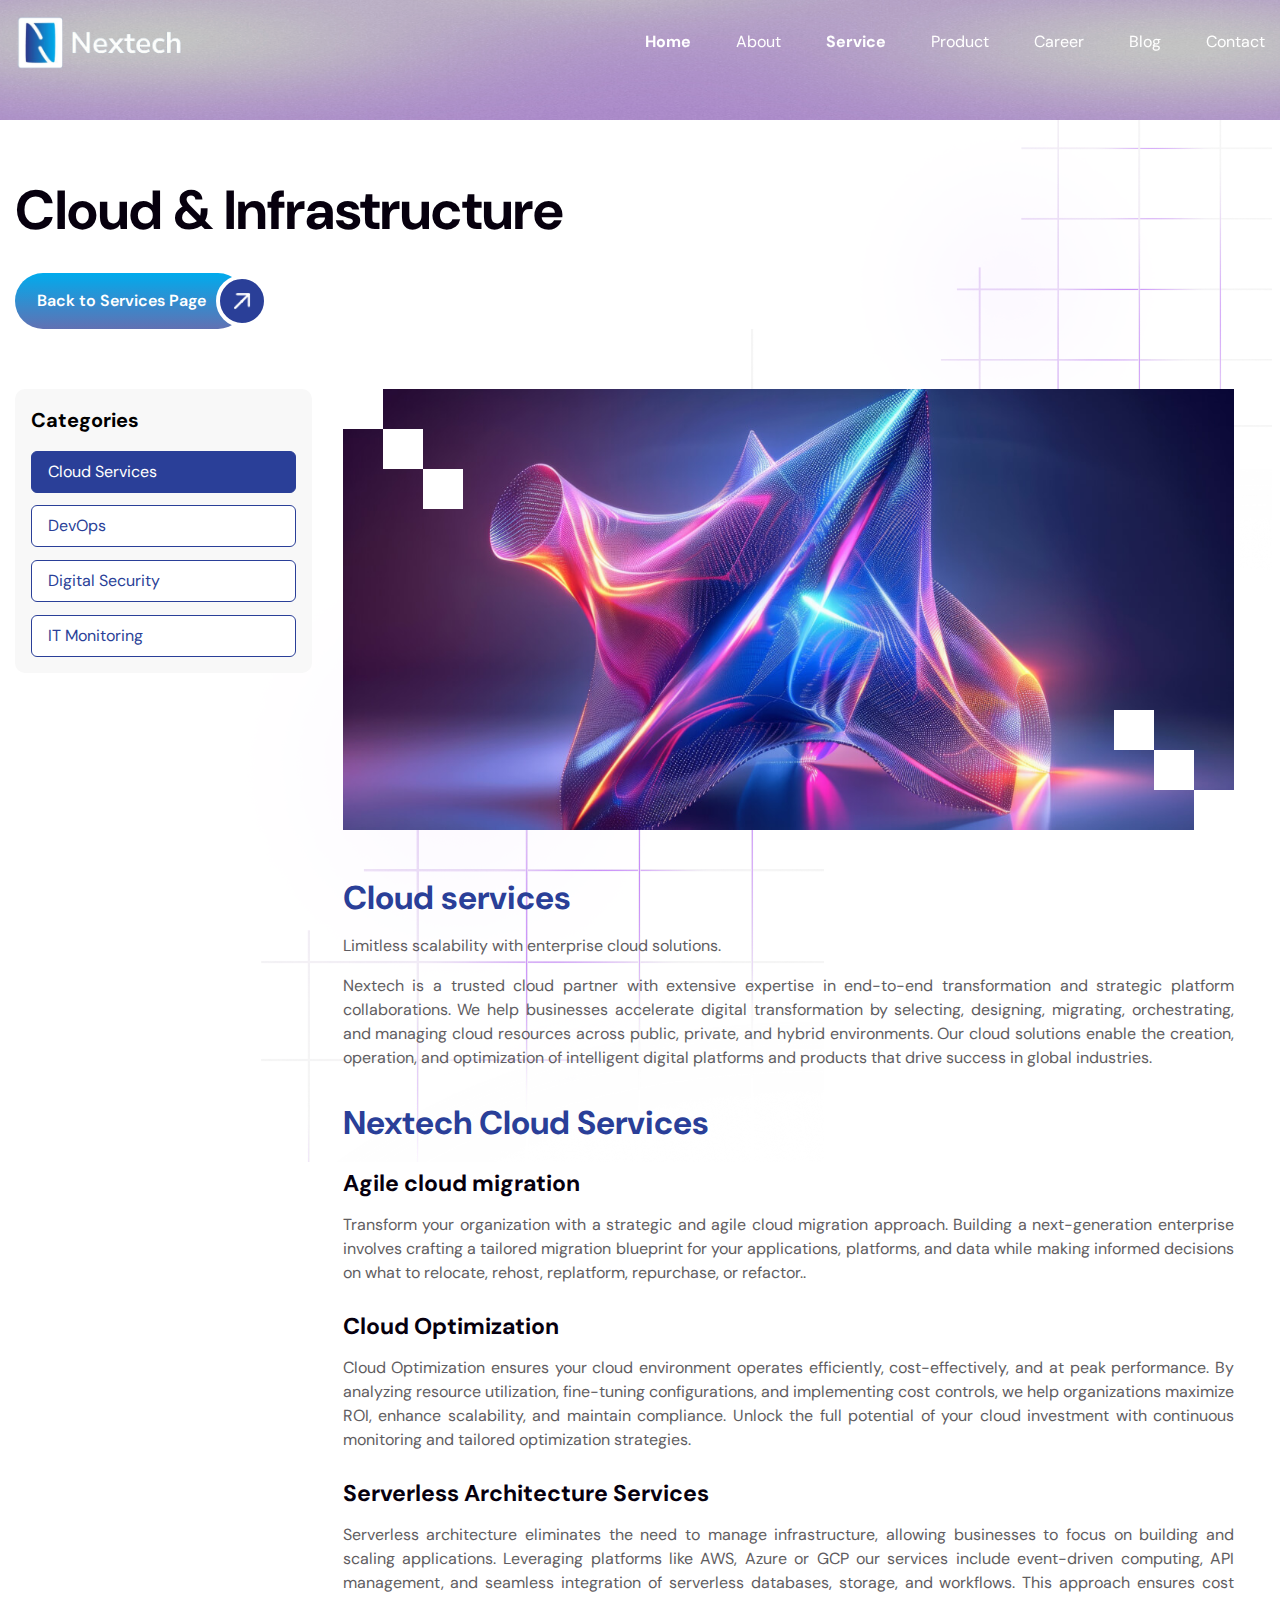
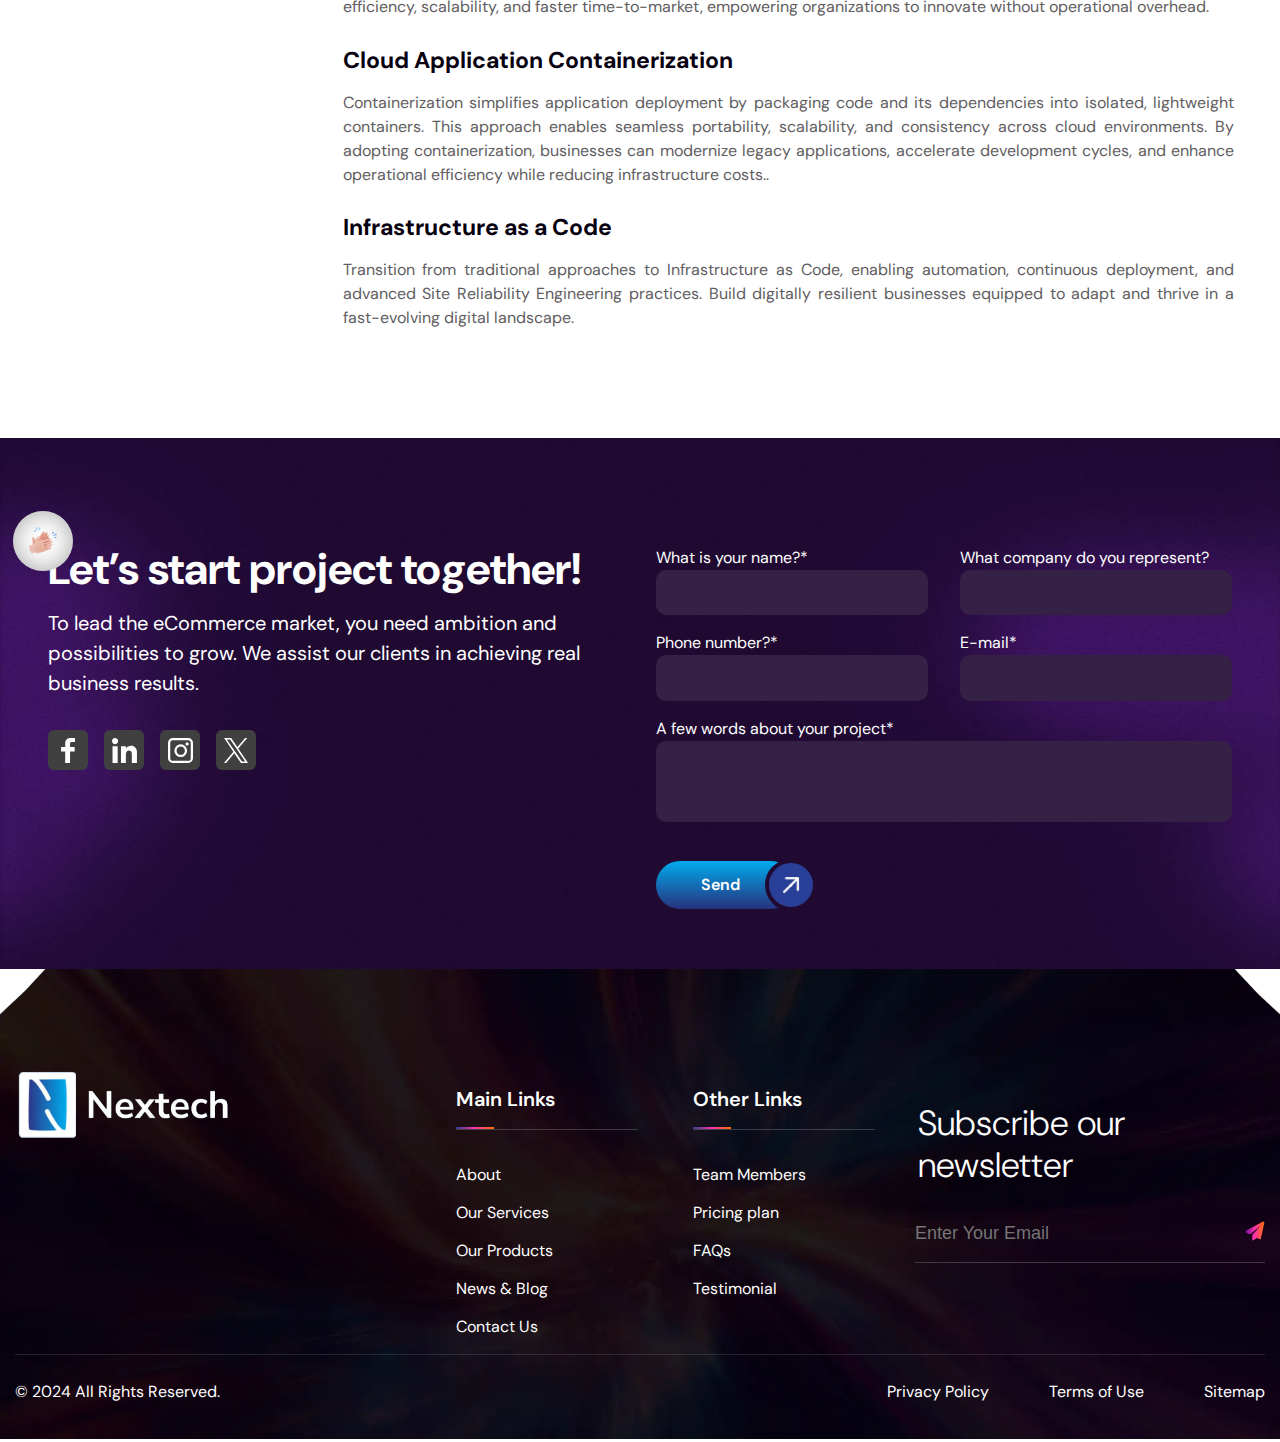
==== commit 1a9ef375: "some changes done in tab section of service details page" ====
--- a/cloud_Infra.html
+++ b/cloud_Infra.html
@@ -88,1187 +88,1198 @@
             <div class="servDetAblt-1 absolute"><img src="./assets/images/Group-3.png" alt=""></div>
         </section>
 
-        <section class="tabsSec sv-secGap padd-bot0 col-100 floatLft relative">
+        <section class="detailsTab col-100 floatLft relative">
             <div class="main-wrapper">
-                <ul class="tabs col-100 floatLft relative">
-                    <li class="tabBtn active" data-id="tab-0">Cloud Services</li>
-                    <li class="tabBtn" data-id="tab-1">DevOps</li>
-                    <li class="tabBtn" data-id="tab-2">Digital Security</li>
-                    <li class="tabBtn" data-id="tab-3">IT Monitoring</li>
-                </ul>
+                <section class="tabsSec sv-secGap col-100 floatLft relative">
+                    <div class="main-wrapper floatLft">
+                        <div class="blogCategoTitle col-100 floatLft">
+                            <h6 class="sub-heading">Categories</h6>
+                        </div>
+                        <ul class="tabs col-100 floatLft relative">
+                            <li class="tabBtn active" data-id="tab-0">Cloud Services</li>
+                            <li class="tabBtn" data-id="tab-1">DevOps</li>
+                            <li class="tabBtn" data-id="tab-2">Digital Security</li>
+                            <li class="tabBtn" data-id="tab-3">IT Monitoring</li>
+                        </ul>
+                    </div>
+                </section>
+        
+                <section class="detailsContent col-100 floatLft relative">
+                    <section class="tab-content active servDetailContentSec sv-secGap col-100 floatLft relative" id="tab-0">
+                        <div class="servDetAblt-2 absolute"><img src="./assets/images/Group-3.png" alt=""></div>
+                        <div class="main-wrapper">
+                            <div class="servDetContMainImg col-100 floatLft relative">
+                                <span class="imgCornerShapes topShapes absolute"></span>
+                                <span class="imgCornerShapes topShapes absolute"></span>
+                                <span class="imgCornerShapes topShapes absolute"></span>
+                                <img src="./assets/images/img-service1.jpg" alt="Service Feature Image" class="col-100 floatLft">
+                                <span class="imgCornerShapes botShapes absolute"></span>
+                                <span class="imgCornerShapes botShapes absolute"></span>
+                                <span class="imgCornerShapes botShapes absolute"></span>
+                            </div>
+                            <div class="servDetContTxt col-100 floatLft relative">
+                                <div class="servDetContTxtWrapper">
+                                    <div class="servDetTxt col-100 floatLft">
+                                        <h5 class="card-heading colorBlue">Cloud services</h5>
+                                    </div>
+                                    <div class="servDetTxt col-100 floatLft">
+                                        <p class="body-txt justifyTxt">Limitless scalability with enterprise cloud solutions.</p>
+                                    </div>
+                                    <div class="servDetTxt col-100 floatLft">
+                                        <p class="body-txt justifyTxt">Nextech is a trusted cloud partner with extensive expertise
+                                            in end-to-end transformation and strategic platform collaborations. We help businesses
+                                            accelerate digital transformation by selecting, designing, migrating, orchestrating, and
+                                            managing cloud resources across public, private, and hybrid environments. Our cloud
+                                            solutions enable the creation, operation, and optimization of intelligent digital
+                                            platforms and products that drive success in global industries.</p>
+                                    </div>
+                                    <div class="servDetTxt col-100 floatLft">
+                                        <h5 class="card-heading colorBlue">Nextech Cloud Services</h5>
+                                    </div>
+                                    <div class="servDetTxt col-100 floatLft">
+                                        <h5 class="card-heading">Agile cloud migration</h5>
+                                    </div>
+                                    <div class="servDetTxt col-100 floatLft">
+                                        <p class="body-txt justifyTxt">Transform your organization with a strategic and agile cloud
+                                            migration approach. Building a next-generation enterprise involves crafting a tailored
+                                            migration blueprint for your applications, platforms, and data while making informed
+                                            decisions on what to relocate, rehost, replatform, repurchase, or refactor..</p>
+                                    </div>
+                                    <div class="servDetTxt col-100 floatLft">
+                                        <h5 class="card-heading">Cloud Optimization</h5>
+                                    </div>
+                                    <div class="servDetTxt col-100 floatLft">
+                                        <p class="body-txt justifyTxt">Cloud Optimization ensures your cloud environment operates
+                                            efficiently, cost-effectively, and at peak performance. By analyzing resource
+                                            utilization, fine-tuning configurations, and implementing cost controls, we help
+                                            organizations maximize ROI, enhance scalability, and maintain compliance. Unlock the
+                                            full potential of your cloud investment with continuous monitoring and tailored
+                                            optimization strategies.</p>
+                                    </div>
+                                    <div class="servDetTxt col-100 floatLft">
+                                        <h5 class="card-heading">Serverless Architecture Services</h5>
+                                    </div>
+                                    <div class="servDetTxt col-100 floatLft">
+                                        <p class="body-txt justifyTxt">Serverless architecture eliminates the need to manage
+                                            infrastructure, allowing businesses to focus on building and scaling applications.
+                                            Leveraging platforms like AWS, Azure or GCP our services include event-driven computing,
+                                            API management, and seamless integration of serverless databases, storage, and
+                                            workflows. This approach ensures cost efficiency, scalability, and faster
+                                            time-to-market, empowering organizations to innovate without operational overhead.</p>
+                                    </div>
+                                    <div class="servDetTxt col-100 floatLft">
+                                        <h5 class="card-heading">Cloud Application Containerization</h5>
+                                    </div>
+                                    <div class="servDetTxt col-100 floatLft">
+                                        <p class="body-txt justifyTxt">Containerization simplifies application deployment by
+                                            packaging code and its dependencies into isolated, lightweight containers. This approach
+                                            enables seamless portability, scalability, and consistency across cloud environments. By
+                                            adopting containerization, businesses can modernize legacy applications, accelerate
+                                            development cycles, and enhance operational efficiency while reducing infrastructure
+                                            costs..</p>
+                                    </div>
+                                    <div class="servDetTxt col-100 floatLft">
+                                        <h5 class="card-heading">Infrastructure as a Code</h5>
+                                    </div>
+                                    <div class="servDetTxt col-100 floatLft">
+                                        <p class="body-txt justifyTxt">Transition from traditional approaches to Infrastructure as
+                                            Code, enabling automation, continuous deployment, and advanced Site Reliability
+                                            Engineering practices. Build digitally resilient businesses equipped to adapt and thrive
+                                            in a fast-evolving digital landscape.</p>
+                                    </div>
+                                </div>
+                            </div>
+                        </div>
+                    </section>
+            
+                    <section class="tab-content servDetailContentSec sv-secGap col-100 floatLft relative" id="tab-1">
+                        <div class="servDetAblt-2 absolute"><img src="./assets/images/Group-3.png" alt=""></div>
+                        <div class="main-wrapper">
+                            <div class="servDetContMainImg col-100 floatLft relative">
+                                <span class="imgCornerShapes topShapes absolute"></span>
+                                <span class="imgCornerShapes topShapes absolute"></span>
+                                <span class="imgCornerShapes topShapes absolute"></span>
+                                <img src="./assets/images/img-service1.jpg" alt="Service Feature Image" class="col-100 floatLft">
+                                <span class="imgCornerShapes botShapes absolute"></span>
+                                <span class="imgCornerShapes botShapes absolute"></span>
+                                <span class="imgCornerShapes botShapes absolute"></span>
+                            </div>
+                            <div class="servDetContTxt col-100 floatLft relative">
+                                <div class="servDetContTxtWrapper">
+                                    <div class="servDetTxt col-100 floatLft">
+                                        <h5 class="card-heading colorBlue">Continuous Integration of All Processes. Advancing
+                                            Through Code and Culture</h5>
+                                    </div>
+                                    <div class="servDetTxt col-100 floatLft">
+                                        <p class="body-txt justifyTxt">At Nextech, we support organizations globally in enhancing
+                                            their DevOps capabilities. We ideate, architect, develop, test, safeguard, and automate
+                                            the software development process, creating custom industry-specific solutions that
+                                            delight customers and drive intelligent enterprises. For years, we have been leaders in
+                                            Global Nearshore software engineering services, helping our clients worldwide build and
+                                            evolve reliable software solutions to continuously deliver value.</p>
+                                    </div>
+                                    <div class="servDetTxt col-100 floatLft">
+                                        <p class="body-txt justifyTxt">Excellence, Agility, and Scalable Automation</p>
+                                    </div>
+                                    <div class="servDetTxt col-100 floatLft">
+                                        <p class="body-txt justifyTxt">Our DevOps approach is built on a foundation of culture. By
+                                            incorporating agile DevOps practices in every project, we aim to align our people,
+                                            processes, and automation, ensuring quality and speed in our enterprise software
+                                            solutions. We streamline development by breaking down silos, implementing automation,
+                                            and expanding toolchains, leading to enhanced collaboration, maturity, and performance.
+                                            As a trusted technology partner, Nextech can either complement your existing DevOps team
+                                            or manage the DevOps practice as your continuous evolution partner.</p>
+                                    </div>
+                                    <div class="servDetTxt col-100 floatLft">
+                                        <p class="body-txt justifyTxt">Nextech’s DevOps practice offers the strategy, consulting,
+                                            and coaching services essential for enterprise transformation. We foster an agile
+                                            culture and establish processes that sustain high-performing teams focused on quality
+                                            engineering.</p>
+                                    </div>
+                                    <div class="servDetTxt col-100 floatLft">
+                                        <ul class="prodDetUl col-100 floatLft">
+                                            <li>
+                                                <span class="ulPin">
+                                                    <svg xmlns="http://www.w3.org/2000/svg" width="10" height="10"
+                                                        viewBox="0 0 10 10" fill="white">
+                                                        <path
+                                                            d="M9.78837 3.21149L7.14837 0.571488C7.12329 0.546435 7.09278 0.52749 7.0592 0.516118C7.02562 0.504746 6.98988 0.501252 6.95473 0.505907C6.91959 0.510562 6.88599 0.523241 6.85653 0.542963C6.82707 0.562684 6.80254 0.588919 6.78484 0.619638C6.67137 0.832276 6.60237 1.06579 6.58205 1.30595C6.56172 1.54612 6.59051 1.78791 6.66665 2.01659L4.9031 3.78014C4.46759 3.55527 3.98559 3.43523 3.4955 3.42959C3.20155 3.42343 2.90929 3.4755 2.63556 3.58282C2.36184 3.69013 2.11206 3.85056 1.90062 4.05486C1.85732 4.09817 1.833 4.1569 1.833 4.21814C1.833 4.27938 1.85732 4.33811 1.90062 4.38141L3.56929 6.05024L0.916095 9.11826C0.877716 9.16236 0.857494 9.21937 0.859513 9.2778C0.861531 9.33622 0.885639 9.3917 0.926971 9.43304C0.968302 9.47438 1.02378 9.4985 1.0822 9.50053C1.14062 9.50257 1.19764 9.48236 1.24175 9.44399L4.30924 6.79064L5.97822 8.45954C6.02154 8.50282 6.08026 8.52713 6.1415 8.52713C6.20273 8.52713 6.26146 8.50282 6.30477 8.45954C6.66147 8.05198 6.8801 7.54204 6.92938 7.00269C6.97866 6.46333 6.85605 5.92221 6.57912 5.45676L8.34267 3.69321C8.57161 3.76839 8.81334 3.79669 9.05345 3.77642C9.29356 3.75615 9.52713 3.68773 9.74022 3.57524C9.771 3.55757 9.7973 3.53304 9.81706 3.50357C9.83683 3.47409 9.84953 3.44045 9.85419 3.40526C9.85885 3.37008 9.85533 3.33429 9.84392 3.30069C9.8325 3.26708 9.8135 3.23656 9.78837 3.21149Z">
+                                                        </path>
+                                                    </svg>
+                                                </span>
+                                                <p class="body-txt">Deliver with confidence. Achieve continuous value across the
+                                                    entire enterprise and enhance delivery capabilities.</p>
+                                            </li>
+                                            <li>
+                                                <span class="ulPin">
+                                                    <svg xmlns="http://www.w3.org/2000/svg" width="10" height="10"
+                                                        viewBox="0 0 10 10" fill="white">
+                                                        <path
+                                                            d="M9.78837 3.21149L7.14837 0.571488C7.12329 0.546435 7.09278 0.52749 7.0592 0.516118C7.02562 0.504746 6.98988 0.501252 6.95473 0.505907C6.91959 0.510562 6.88599 0.523241 6.85653 0.542963C6.82707 0.562684 6.80254 0.588919 6.78484 0.619638C6.67137 0.832276 6.60237 1.06579 6.58205 1.30595C6.56172 1.54612 6.59051 1.78791 6.66665 2.01659L4.9031 3.78014C4.46759 3.55527 3.98559 3.43523 3.4955 3.42959C3.20155 3.42343 2.90929 3.4755 2.63556 3.58282C2.36184 3.69013 2.11206 3.85056 1.90062 4.05486C1.85732 4.09817 1.833 4.1569 1.833 4.21814C1.833 4.27938 1.85732 4.33811 1.90062 4.38141L3.56929 6.05024L0.916095 9.11826C0.877716 9.16236 0.857494 9.21937 0.859513 9.2778C0.861531 9.33622 0.885639 9.3917 0.926971 9.43304C0.968302 9.47438 1.02378 9.4985 1.0822 9.50053C1.14062 9.50257 1.19764 9.48236 1.24175 9.44399L4.30924 6.79064L5.97822 8.45954C6.02154 8.50282 6.08026 8.52713 6.1415 8.52713C6.20273 8.52713 6.26146 8.50282 6.30477 8.45954C6.66147 8.05198 6.8801 7.54204 6.92938 7.00269C6.97866 6.46333 6.85605 5.92221 6.57912 5.45676L8.34267 3.69321C8.57161 3.76839 8.81334 3.79669 9.05345 3.77642C9.29356 3.75615 9.52713 3.68773 9.74022 3.57524C9.771 3.55757 9.7973 3.53304 9.81706 3.50357C9.83683 3.47409 9.84953 3.44045 9.85419 3.40526C9.85885 3.37008 9.85533 3.33429 9.84392 3.30069C9.8325 3.26708 9.8135 3.23656 9.78837 3.21149Z">
+                                                        </path>
+                                                    </svg>
+                                                </span>
+                                                <p class="body-txt">Dramatically shorten the time to market for new digital
+                                                    initiatives.</p>
+                                            </li>
+                                            <li>
+                                                <span class="ulPin">
+                                                    <svg xmlns="http://www.w3.org/2000/svg" width="10" height="10"
+                                                        viewBox="0 0 10 10" fill="white">
+                                                        <path
+                                                            d="M9.78837 3.21149L7.14837 0.571488C7.12329 0.546435 7.09278 0.52749 7.0592 0.516118C7.02562 0.504746 6.98988 0.501252 6.95473 0.505907C6.91959 0.510562 6.88599 0.523241 6.85653 0.542963C6.82707 0.562684 6.80254 0.588919 6.78484 0.619638C6.67137 0.832276 6.60237 1.06579 6.58205 1.30595C6.56172 1.54612 6.59051 1.78791 6.66665 2.01659L4.9031 3.78014C4.46759 3.55527 3.98559 3.43523 3.4955 3.42959C3.20155 3.42343 2.90929 3.4755 2.63556 3.58282C2.36184 3.69013 2.11206 3.85056 1.90062 4.05486C1.85732 4.09817 1.833 4.1569 1.833 4.21814C1.833 4.27938 1.85732 4.33811 1.90062 4.38141L3.56929 6.05024L0.916095 9.11826C0.877716 9.16236 0.857494 9.21937 0.859513 9.2778C0.861531 9.33622 0.885639 9.3917 0.926971 9.43304C0.968302 9.47438 1.02378 9.4985 1.0822 9.50053C1.14062 9.50257 1.19764 9.48236 1.24175 9.44399L4.30924 6.79064L5.97822 8.45954C6.02154 8.50282 6.08026 8.52713 6.1415 8.52713C6.20273 8.52713 6.26146 8.50282 6.30477 8.45954C6.66147 8.05198 6.8801 7.54204 6.92938 7.00269C6.97866 6.46333 6.85605 5.92221 6.57912 5.45676L8.34267 3.69321C8.57161 3.76839 8.81334 3.79669 9.05345 3.77642C9.29356 3.75615 9.52713 3.68773 9.74022 3.57524C9.771 3.55757 9.7973 3.53304 9.81706 3.50357C9.83683 3.47409 9.84953 3.44045 9.85419 3.40526C9.85885 3.37008 9.85533 3.33429 9.84392 3.30069C9.8325 3.26708 9.8135 3.23656 9.78837 3.21149Z">
+                                                        </path>
+                                                    </svg>
+                                                </span>
+                                                <p class="body-txt">Reach new maturity levels with automated tools and practices.
+                                                </p>
+                                            </li>
+                                            <li>
+                                                <span class="ulPin">
+                                                    <svg xmlns="http://www.w3.org/2000/svg" width="10" height="10"
+                                                        viewBox="0 0 10 10" fill="white">
+                                                        <path
+                                                            d="M9.78837 3.21149L7.14837 0.571488C7.12329 0.546435 7.09278 0.52749 7.0592 0.516118C7.02562 0.504746 6.98988 0.501252 6.95473 0.505907C6.91959 0.510562 6.88599 0.523241 6.85653 0.542963C6.82707 0.562684 6.80254 0.588919 6.78484 0.619638C6.67137 0.832276 6.60237 1.06579 6.58205 1.30595C6.56172 1.54612 6.59051 1.78791 6.66665 2.01659L4.9031 3.78014C4.46759 3.55527 3.98559 3.43523 3.4955 3.42959C3.20155 3.42343 2.90929 3.4755 2.63556 3.58282C2.36184 3.69013 2.11206 3.85056 1.90062 4.05486C1.85732 4.09817 1.833 4.1569 1.833 4.21814C1.833 4.27938 1.85732 4.33811 1.90062 4.38141L3.56929 6.05024L0.916095 9.11826C0.877716 9.16236 0.857494 9.21937 0.859513 9.2778C0.861531 9.33622 0.885639 9.3917 0.926971 9.43304C0.968302 9.47438 1.02378 9.4985 1.0822 9.50053C1.14062 9.50257 1.19764 9.48236 1.24175 9.44399L4.30924 6.79064L5.97822 8.45954C6.02154 8.50282 6.08026 8.52713 6.1415 8.52713C6.20273 8.52713 6.26146 8.50282 6.30477 8.45954C6.66147 8.05198 6.8801 7.54204 6.92938 7.00269C6.97866 6.46333 6.85605 5.92221 6.57912 5.45676L8.34267 3.69321C8.57161 3.76839 8.81334 3.79669 9.05345 3.77642C9.29356 3.75615 9.52713 3.68773 9.74022 3.57524C9.771 3.55757 9.7973 3.53304 9.81706 3.50357C9.83683 3.47409 9.84953 3.44045 9.85419 3.40526C9.85885 3.37008 9.85533 3.33429 9.84392 3.30069C9.8325 3.26708 9.8135 3.23656 9.78837 3.21149Z">
+                                                        </path>
+                                                    </svg>
+                                                </span>
+                                                <p class="body-txt">ØBoost production speed and code quality through automated
+                                                    testing and quality assurance</p>
+                                            </li>
+                                        </ul>
+                                    </div>
+                                    <div class="servDetTxt col-100 floatLft">
+                                        <h5 class="card-heading colorBlue">Services</h5>
+                                    </div>
+                                    <div class="servDetTxt col-100 floatLft">
+                                        <h5 class="card-heading">DevOps Consulting and Strategy</h5>
+                                    </div>
+                                    <div class="servDetTxt col-100 floatLft">
+                                        <p class="body-txt justifyTxt">Nextech’s DevOps Consulting and Strategy services offer a
+                                            tailored approach to accelerate your software delivery. We begin with a thorough
+                                            assessment of your current processes, pinpointing bottlenecks and areas for improvement.
+                                            Our experts then collaborate with your teams to craft a customized DevOps roadmap,
+                                            outlining a phased transformation. This includes defining key metrics, selecting the
+                                            right tools, and establishing a strategy for cultural change. Ultimately, Nextech
+                                            empowers your teams to achieve faster releases, higher quality, and greater business
+                                            agility.</p>
+                                    </div>
+                                    <div class="servDetTxt col-100 floatLft">
+                                        <h5 class="card-heading">Infrastructure as Code (IaC)</h5>
+                                    </div>
+                                    <div class="servDetTxt col-100 floatLft">
+                                        <p class="body-txt justifyTxt">Nextech empowers organizations to embrace Infrastructure as
+                                            Code (IaC) for streamlined and automated infrastructure management. Our experts help you
+                                            transition from manual provisioning to codified infrastructure, using tools like
+                                            Terraform, Ansible, and CloudFormation. We assist in defining and managing your
+                                            infrastructure through code, enabling version control, repeatability, and faster
+                                            deployments. By implementing IaC, Nextech helps you reduce errors, improve consistency
+                                            across environments, and achieve greater agility in responding to changing business
+                                            needs. This results in efficient resource utilization, reduced costs, and a more robust
+                                            and scalable infrastructure</p>
+                                    </div>
+                                    <div class="servDetTxt col-100 floatLft">
+                                        <h5 class="card-heading">Security Integration (DevSecOps)</h5>
+                                    </div>
+                                    <div class="servDetTxt col-100 floatLft">
+                                        <p class="body-txt justifyTxt">Nextech integrates security seamlessly into your development
+                                            lifecycle with DevSecOps practices. We automate security testing and analysis within
+                                            your CI/CD pipeline, identifying vulnerabilities early and preventing costly breaches.
+                                            Our approach includes robust vulnerability management to proactively address security
+                                            risks in both applications and infrastructure. By “shifting left” and embedding security
+                                            throughout the development process, Nextech helps you build secure and resilient
+                                            systems.</p>
+                                    </div>
+                                    <div class="servDetTxt col-100 floatLft">
+                                        <h5 class="card-heading">Cloud Services and Migration</h5>
+                                    </div>
+                                    <div class="servDetTxt col-100 floatLft">
+                                        <p class="body-txt justifyTxt">Nextech’s Cloud Services and Migration expertise helps
+                                            businesses seamlessly transition to and thrive in the cloud. We offer comprehensive
+                                            cloud migration services, moving your applications and infrastructure to leading
+                                            platforms like AWS, Azure, and GCP. Our team also specializes in cloud-native
+                                            development, building modern, scalable applications using containers and serverless
+                                            technologies. Finally, we provide cloud optimization services to ensure cost-efficiency
+                                            and peak performance of your cloud environment.</p>
+                                    </div>
+                                    <div class="servDetTxt col-100 floatLft">
+                                        <h5 class="card-heading">Monitoring and Logging</h5>
+                                    </div>
+                                    <div class="servDetTxt col-100 floatLft">
+                                        <p class="body-txt justifyTxt">Nextech’s Monitoring and Logging services provide
+                                            comprehensive visibility into your application and infrastructure performance. We
+                                            implement leading monitoring tools like Prometheus, Grafana, and the ELK stack to track
+                                            key metrics and provide real-time insights. Our expertise extends to log management and
+                                            analysis, centralizing logs for efficient troubleshooting, identifying potential issues
+                                            proactively, and ultimately improving system reliability and uptime.</p>
+                                    </div>
+                                    <div class="servDetTxt col-100 floatLft">
+                                        <h5 class="card-heading">Microservices</h5>
+                                    </div>
+                                    <div class="servDetTxt col-100 floatLft">
+                                        <p class="body-txt justifyTxt">Break free from the constraints of monolithic legacy systems
+                                            by migrating to independently scalable and decentralized microservices. This modern
+                                            approach enables rapid development of new features without the cumbersome, costly, and
+                                            time-consuming processes associated with monolithic architectures.</p>
+                                    </div>
+                                    <div class="servDetTxt col-100 floatLft">
+                                        <h5 class="card-heading colorBlue">Leverage Proximity</h5>
+                                    </div>
+                                    <div class="servDetTxt col-100 floatLft">
+                                        <p class="body-txt justifyTxt">As an initial step, the concept behind Nextech’s Offshore
+                                            model was to address the challenges left by traditional on-site-only service delivery.
+                                            This approach continues to be a key differentiator for Nextech, forming the foundation
+                                            of our global services strategy.</p>
+                                    </div>
+                                    <div class="servDetTxt col-100 floatLft">
+                                        <p class="body-txt justifyTxt"><span>The proximity component of the Offshore value
+                                                proposition includes the following:</span></p>
+                                    </div>
+                                    <div class="servDetTxt col-100 floatLft">
+                                        <ul class="prodDetUl col-100 floatLft">
+                                            <li>
+                                                <span class="ulPin">
+                                                    <svg xmlns="http://www.w3.org/2000/svg" width="10" height="10"
+                                                        viewBox="0 0 10 10" fill="white">
+                                                        <path
+                                                            d="M9.78837 3.21149L7.14837 0.571488C7.12329 0.546435 7.09278 0.52749 7.0592 0.516118C7.02562 0.504746 6.98988 0.501252 6.95473 0.505907C6.91959 0.510562 6.88599 0.523241 6.85653 0.542963C6.82707 0.562684 6.80254 0.588919 6.78484 0.619638C6.67137 0.832276 6.60237 1.06579 6.58205 1.30595C6.56172 1.54612 6.59051 1.78791 6.66665 2.01659L4.9031 3.78014C4.46759 3.55527 3.98559 3.43523 3.4955 3.42959C3.20155 3.42343 2.90929 3.4755 2.63556 3.58282C2.36184 3.69013 2.11206 3.85056 1.90062 4.05486C1.85732 4.09817 1.833 4.1569 1.833 4.21814C1.833 4.27938 1.85732 4.33811 1.90062 4.38141L3.56929 6.05024L0.916095 9.11826C0.877716 9.16236 0.857494 9.21937 0.859513 9.2778C0.861531 9.33622 0.885639 9.3917 0.926971 9.43304C0.968302 9.47438 1.02378 9.4985 1.0822 9.50053C1.14062 9.50257 1.19764 9.48236 1.24175 9.44399L4.30924 6.79064L5.97822 8.45954C6.02154 8.50282 6.08026 8.52713 6.1415 8.52713C6.20273 8.52713 6.26146 8.50282 6.30477 8.45954C6.66147 8.05198 6.8801 7.54204 6.92938 7.00269C6.97866 6.46333 6.85605 5.92221 6.57912 5.45676L8.34267 3.69321C8.57161 3.76839 8.81334 3.79669 9.05345 3.77642C9.29356 3.75615 9.52713 3.68773 9.74022 3.57524C9.771 3.55757 9.7973 3.53304 9.81706 3.50357C9.83683 3.47409 9.84953 3.44045 9.85419 3.40526C9.85885 3.37008 9.85533 3.33429 9.84392 3.30069C9.8325 3.26708 9.8135 3.23656 9.78837 3.21149Z">
+                                                        </path>
+                                                    </svg>
+                                                </span>
+                                                <p class="body-txt"><span>Cost Optimization:</span> Leverage offshore resources to
+                                                    significantly reduce operational expenses.</p>
+                                            </li>
+                                            <li>
+                                                <span class="ulPin">
+                                                    <svg xmlns="http://www.w3.org/2000/svg" width="10" height="10"
+                                                        viewBox="0 0 10 10" fill="white">
+                                                        <path
+                                                            d="M9.78837 3.21149L7.14837 0.571488C7.12329 0.546435 7.09278 0.52749 7.0592 0.516118C7.02562 0.504746 6.98988 0.501252 6.95473 0.505907C6.91959 0.510562 6.88599 0.523241 6.85653 0.542963C6.82707 0.562684 6.80254 0.588919 6.78484 0.619638C6.67137 0.832276 6.60237 1.06579 6.58205 1.30595C6.56172 1.54612 6.59051 1.78791 6.66665 2.01659L4.9031 3.78014C4.46759 3.55527 3.98559 3.43523 3.4955 3.42959C3.20155 3.42343 2.90929 3.4755 2.63556 3.58282C2.36184 3.69013 2.11206 3.85056 1.90062 4.05486C1.85732 4.09817 1.833 4.1569 1.833 4.21814C1.833 4.27938 1.85732 4.33811 1.90062 4.38141L3.56929 6.05024L0.916095 9.11826C0.877716 9.16236 0.857494 9.21937 0.859513 9.2778C0.861531 9.33622 0.885639 9.3917 0.926971 9.43304C0.968302 9.47438 1.02378 9.4985 1.0822 9.50053C1.14062 9.50257 1.19764 9.48236 1.24175 9.44399L4.30924 6.79064L5.97822 8.45954C6.02154 8.50282 6.08026 8.52713 6.1415 8.52713C6.20273 8.52713 6.26146 8.50282 6.30477 8.45954C6.66147 8.05198 6.8801 7.54204 6.92938 7.00269C6.97866 6.46333 6.85605 5.92221 6.57912 5.45676L8.34267 3.69321C8.57161 3.76839 8.81334 3.79669 9.05345 3.77642C9.29356 3.75615 9.52713 3.68773 9.74022 3.57524C9.771 3.55757 9.7973 3.53304 9.81706 3.50357C9.83683 3.47409 9.84953 3.44045 9.85419 3.40526C9.85885 3.37008 9.85533 3.33429 9.84392 3.30069C9.8325 3.26708 9.8135 3.23656 9.78837 3.21149Z">
+                                                        </path>
+                                                    </svg>
+                                                </span>
+                                                <p class="body-txt"><span>Scalability:</span> Quickly ramp up or scale down teams
+                                                    based on project demands with offshore flexibility.</p>
+                                            </li>
+                                            <li>
+                                                <span class="ulPin">
+                                                    <svg xmlns="http://www.w3.org/2000/svg" width="10" height="10"
+                                                        viewBox="0 0 10 10" fill="white">
+                                                        <path
+                                                            d="M9.78837 3.21149L7.14837 0.571488C7.12329 0.546435 7.09278 0.52749 7.0592 0.516118C7.02562 0.504746 6.98988 0.501252 6.95473 0.505907C6.91959 0.510562 6.88599 0.523241 6.85653 0.542963C6.82707 0.562684 6.80254 0.588919 6.78484 0.619638C6.67137 0.832276 6.60237 1.06579 6.58205 1.30595C6.56172 1.54612 6.59051 1.78791 6.66665 2.01659L4.9031 3.78014C4.46759 3.55527 3.98559 3.43523 3.4955 3.42959C3.20155 3.42343 2.90929 3.4755 2.63556 3.58282C2.36184 3.69013 2.11206 3.85056 1.90062 4.05486C1.85732 4.09817 1.833 4.1569 1.833 4.21814C1.833 4.27938 1.85732 4.33811 1.90062 4.38141L3.56929 6.05024L0.916095 9.11826C0.877716 9.16236 0.857494 9.21937 0.859513 9.2778C0.861531 9.33622 0.885639 9.3917 0.926971 9.43304C0.968302 9.47438 1.02378 9.4985 1.0822 9.50053C1.14062 9.50257 1.19764 9.48236 1.24175 9.44399L4.30924 6.79064L5.97822 8.45954C6.02154 8.50282 6.08026 8.52713 6.1415 8.52713C6.20273 8.52713 6.26146 8.50282 6.30477 8.45954C6.66147 8.05198 6.8801 7.54204 6.92938 7.00269C6.97866 6.46333 6.85605 5.92221 6.57912 5.45676L8.34267 3.69321C8.57161 3.76839 8.81334 3.79669 9.05345 3.77642C9.29356 3.75615 9.52713 3.68773 9.74022 3.57524C9.771 3.55757 9.7973 3.53304 9.81706 3.50357C9.83683 3.47409 9.84953 3.44045 9.85419 3.40526C9.85885 3.37008 9.85533 3.33429 9.84392 3.30069C9.8325 3.26708 9.8135 3.23656 9.78837 3.21149Z">
+                                                        </path>
+                                                    </svg>
+                                                </span>
+                                                <p class="body-txt"><span>Time Zone Advantage:</span> Utilize time zone differences
+                                                    for continuous productivity, ensuring round-the-clock delivery.</p>
+                                            </li>
+                                            <li>
+                                                <span class="ulPin">
+                                                    <svg xmlns="http://www.w3.org/2000/svg" width="10" height="10"
+                                                        viewBox="0 0 10 10" fill="white">
+                                                        <path
+                                                            d="M9.78837 3.21149L7.14837 0.571488C7.12329 0.546435 7.09278 0.52749 7.0592 0.516118C7.02562 0.504746 6.98988 0.501252 6.95473 0.505907C6.91959 0.510562 6.88599 0.523241 6.85653 0.542963C6.82707 0.562684 6.80254 0.588919 6.78484 0.619638C6.67137 0.832276 6.60237 1.06579 6.58205 1.30595C6.56172 1.54612 6.59051 1.78791 6.66665 2.01659L4.9031 3.78014C4.46759 3.55527 3.98559 3.43523 3.4955 3.42959C3.20155 3.42343 2.90929 3.4755 2.63556 3.58282C2.36184 3.69013 2.11206 3.85056 1.90062 4.05486C1.85732 4.09817 1.833 4.1569 1.833 4.21814C1.833 4.27938 1.85732 4.33811 1.90062 4.38141L3.56929 6.05024L0.916095 9.11826C0.877716 9.16236 0.857494 9.21937 0.859513 9.2778C0.861531 9.33622 0.885639 9.3917 0.926971 9.43304C0.968302 9.47438 1.02378 9.4985 1.0822 9.50053C1.14062 9.50257 1.19764 9.48236 1.24175 9.44399L4.30924 6.79064L5.97822 8.45954C6.02154 8.50282 6.08026 8.52713 6.1415 8.52713C6.20273 8.52713 6.26146 8.50282 6.30477 8.45954C6.66147 8.05198 6.8801 7.54204 6.92938 7.00269C6.97866 6.46333 6.85605 5.92221 6.57912 5.45676L8.34267 3.69321C8.57161 3.76839 8.81334 3.79669 9.05345 3.77642C9.29356 3.75615 9.52713 3.68773 9.74022 3.57524C9.771 3.55757 9.7973 3.53304 9.81706 3.50357C9.83683 3.47409 9.84953 3.44045 9.85419 3.40526C9.85885 3.37008 9.85533 3.33429 9.84392 3.30069C9.8325 3.26708 9.8135 3.23656 9.78837 3.21149Z">
+                                                        </path>
+                                                    </svg>
+                                                </span>
+                                                <p class="body-txt"><span>Collaborative Tools:</span> Employ advanced communication
+                                                    platforms to maintain seamless collaboration between on-site and offshore teams.
+                                                </p>
+                                            </li>
+                                            <li>
+                                                <span class="ulPin">
+                                                    <svg xmlns="http://www.w3.org/2000/svg" width="10" height="10"
+                                                        viewBox="0 0 10 10" fill="white">
+                                                        <path
+                                                            d="M9.78837 3.21149L7.14837 0.571488C7.12329 0.546435 7.09278 0.52749 7.0592 0.516118C7.02562 0.504746 6.98988 0.501252 6.95473 0.505907C6.91959 0.510562 6.88599 0.523241 6.85653 0.542963C6.82707 0.562684 6.80254 0.588919 6.78484 0.619638C6.67137 0.832276 6.60237 1.06579 6.58205 1.30595C6.56172 1.54612 6.59051 1.78791 6.66665 2.01659L4.9031 3.78014C4.46759 3.55527 3.98559 3.43523 3.4955 3.42959C3.20155 3.42343 2.90929 3.4755 2.63556 3.58282C2.36184 3.69013 2.11206 3.85056 1.90062 4.05486C1.85732 4.09817 1.833 4.1569 1.833 4.21814C1.833 4.27938 1.85732 4.33811 1.90062 4.38141L3.56929 6.05024L0.916095 9.11826C0.877716 9.16236 0.857494 9.21937 0.859513 9.2778C0.861531 9.33622 0.885639 9.3917 0.926971 9.43304C0.968302 9.47438 1.02378 9.4985 1.0822 9.50053C1.14062 9.50257 1.19764 9.48236 1.24175 9.44399L4.30924 6.79064L5.97822 8.45954C6.02154 8.50282 6.08026 8.52713 6.1415 8.52713C6.20273 8.52713 6.26146 8.50282 6.30477 8.45954C6.66147 8.05198 6.8801 7.54204 6.92938 7.00269C6.97866 6.46333 6.85605 5.92221 6.57912 5.45676L8.34267 3.69321C8.57161 3.76839 8.81334 3.79669 9.05345 3.77642C9.29356 3.75615 9.52713 3.68773 9.74022 3.57524C9.771 3.55757 9.7973 3.53304 9.81706 3.50357C9.83683 3.47409 9.84953 3.44045 9.85419 3.40526C9.85885 3.37008 9.85533 3.33429 9.84392 3.30069C9.8325 3.26708 9.8135 3.23656 9.78837 3.21149Z">
+                                                        </path>
+                                                    </svg>
+                                                </span>
+                                                <p class="body-txt"><span>Expertise Accessibility:</span> Gain access to a broad
+                                                    pool of specialized talent located offshore, providing diverse technical
+                                                    capabilities.</p>
+                                            </li>
+                                        </ul>
+                                    </div>
+                                    <div class="servDetTxt col-100 floatLft">
+                                        <img src="./assets/images/levPro.png" alt="" class="col-100">
+                                    </div>
+                                </div>
+                            </div>
+                        </div>
+                    </section>
+            
+                    <section class="tab-content servDetailContentSec sv-secGap col-100 floatLft relative" id="tab-2">
+                        <div class="servDetAblt-2 absolute"><img src="./assets/images/Group-3.png" alt=""></div>
+                        <div class="main-wrapper">
+                            <div class="servDetContMainImg col-100 floatLft relative">
+                                <span class="imgCornerShapes topShapes absolute"></span>
+                                <span class="imgCornerShapes topShapes absolute"></span>
+                                <span class="imgCornerShapes topShapes absolute"></span>
+                                <img src="./assets/images/img-service1.jpg" alt="Service Feature Image" class="col-100 floatLft">
+                                <span class="imgCornerShapes botShapes absolute"></span>
+                                <span class="imgCornerShapes botShapes absolute"></span>
+                                <span class="imgCornerShapes botShapes absolute"></span>
+                            </div>
+                            <div class="servDetContTxt col-100 floatLft relative">
+                                <div class="servDetContTxtWrapper">
+                                    <div class="servDetTxt col-100 floatLft">
+                                        <h5 class="card-heading colorBlue">Accelerate Innovation with the Assurance of
+                                            Enterprise-Level Data Protection</h5>
+                                    </div>
+                                    <div class="servDetTxt col-100 floatLft">
+                                        <p class="body-txt justifyTxt">The rapid pace of digital transformation and the growing need
+                                            for cyber resiliency have elevated the importance of digital security and risk
+                                            mitigation globally. Nextech supports organizations in tackling continuous cybersecurity
+                                            threats, ensuring your organization remains ready for the future.</p>
+                                    </div>
+                                    <div class="servDetTxt col-100 floatLft">
+                                        <p class="body-txt justifyTxt">New cybersecurity threats urgently require security research
+                                        </p>
+                                    </div>
+                                    <div class="servDetTxt col-100 floatLft">
+                                        <p class="body-txt justifyTxt">An enterprise’s vulnerability to evolving security threats
+                                            can endanger its operations, reputation, regulatory compliance, and financial health.
+                                            Nextech’s Digital Security and Risk Management practice bolsters security by optimizing
+                                            investments in information security. We achieve this through proven, compliant
+                                            methodologies for managing enterprise information security risk at scale.</p>
+                                    </div>
+                                    <div class="servDetTxt col-100 floatLft">
+                                        <p class="body-txt justifyTxt">Nextech helps organizations reduce risk exposure through a
+                                            combination of security services, including identity & access management, application
+                                            security, audit management, infrastructure & cloud security, security monitoring &
+                                            threat hunting, incident response, security automation, and security tools operations
+                                            management.</p>
+                                    </div>
+                                    <div class="servDetTxt col-100 floatLft">
+                                        <ul class="prodDetUl col-100 floatLft">
+                                            <li>
+                                                <span class="ulPin">
+                                                    <svg xmlns="http://www.w3.org/2000/svg" width="10" height="10"
+                                                        viewBox="0 0 10 10" fill="white">
+                                                        <path
+                                                            d="M9.78837 3.21149L7.14837 0.571488C7.12329 0.546435 7.09278 0.52749 7.0592 0.516118C7.02562 0.504746 6.98988 0.501252 6.95473 0.505907C6.91959 0.510562 6.88599 0.523241 6.85653 0.542963C6.82707 0.562684 6.80254 0.588919 6.78484 0.619638C6.67137 0.832276 6.60237 1.06579 6.58205 1.30595C6.56172 1.54612 6.59051 1.78791 6.66665 2.01659L4.9031 3.78014C4.46759 3.55527 3.98559 3.43523 3.4955 3.42959C3.20155 3.42343 2.90929 3.4755 2.63556 3.58282C2.36184 3.69013 2.11206 3.85056 1.90062 4.05486C1.85732 4.09817 1.833 4.1569 1.833 4.21814C1.833 4.27938 1.85732 4.33811 1.90062 4.38141L3.56929 6.05024L0.916095 9.11826C0.877716 9.16236 0.857494 9.21937 0.859513 9.2778C0.861531 9.33622 0.885639 9.3917 0.926971 9.43304C0.968302 9.47438 1.02378 9.4985 1.0822 9.50053C1.14062 9.50257 1.19764 9.48236 1.24175 9.44399L4.30924 6.79064L5.97822 8.45954C6.02154 8.50282 6.08026 8.52713 6.1415 8.52713C6.20273 8.52713 6.26146 8.50282 6.30477 8.45954C6.66147 8.05198 6.8801 7.54204 6.92938 7.00269C6.97866 6.46333 6.85605 5.92221 6.57912 5.45676L8.34267 3.69321C8.57161 3.76839 8.81334 3.79669 9.05345 3.77642C9.29356 3.75615 9.52713 3.68773 9.74022 3.57524C9.771 3.55757 9.7973 3.53304 9.81706 3.50357C9.83683 3.47409 9.84953 3.44045 9.85419 3.40526C9.85885 3.37008 9.85533 3.33429 9.84392 3.30069C9.8325 3.26708 9.8135 3.23656 9.78837 3.21149Z">
+                                                        </path>
+                                                    </svg>
+                                                </span>
+                                                <p class="body-txt">By linking security strategy to business objectives end-to-end
+                                                    and adding new metrics-driven services, Nextech helps optimize and automate
+                                                    processes and mitigate IT risk. This approach enables organizations to:</p>
+                                            </li>
+                                            <li>
+                                                <span class="ulPin">
+                                                    <svg xmlns="http://www.w3.org/2000/svg" width="10" height="10"
+                                                        viewBox="0 0 10 10" fill="white">
+                                                        <path
+                                                            d="M9.78837 3.21149L7.14837 0.571488C7.12329 0.546435 7.09278 0.52749 7.0592 0.516118C7.02562 0.504746 6.98988 0.501252 6.95473 0.505907C6.91959 0.510562 6.88599 0.523241 6.85653 0.542963C6.82707 0.562684 6.80254 0.588919 6.78484 0.619638C6.67137 0.832276 6.60237 1.06579 6.58205 1.30595C6.56172 1.54612 6.59051 1.78791 6.66665 2.01659L4.9031 3.78014C4.46759 3.55527 3.98559 3.43523 3.4955 3.42959C3.20155 3.42343 2.90929 3.4755 2.63556 3.58282C2.36184 3.69013 2.11206 3.85056 1.90062 4.05486C1.85732 4.09817 1.833 4.1569 1.833 4.21814C1.833 4.27938 1.85732 4.33811 1.90062 4.38141L3.56929 6.05024L0.916095 9.11826C0.877716 9.16236 0.857494 9.21937 0.859513 9.2778C0.861531 9.33622 0.885639 9.3917 0.926971 9.43304C0.968302 9.47438 1.02378 9.4985 1.0822 9.50053C1.14062 9.50257 1.19764 9.48236 1.24175 9.44399L4.30924 6.79064L5.97822 8.45954C6.02154 8.50282 6.08026 8.52713 6.1415 8.52713C6.20273 8.52713 6.26146 8.50282 6.30477 8.45954C6.66147 8.05198 6.8801 7.54204 6.92938 7.00269C6.97866 6.46333 6.85605 5.92221 6.57912 5.45676L8.34267 3.69321C8.57161 3.76839 8.81334 3.79669 9.05345 3.77642C9.29356 3.75615 9.52713 3.68773 9.74022 3.57524C9.771 3.55757 9.7973 3.53304 9.81706 3.50357C9.83683 3.47409 9.84953 3.44045 9.85419 3.40526C9.85885 3.37008 9.85533 3.33429 9.84392 3.30069C9.8325 3.26708 9.8135 3.23656 9.78837 3.21149Z">
+                                                        </path>
+                                                    </svg>
+                                                </span>
+                                                <p class="body-txt">Manage regulatory and compliance mandates, protect information
+                                                    assets, and avoid reputational risk.</p>
+                                            </li>
+                                            <li>
+                                                <span class="ulPin">
+                                                    <svg xmlns="http://www.w3.org/2000/svg" width="10" height="10"
+                                                        viewBox="0 0 10 10" fill="white">
+                                                        <path
+                                                            d="M9.78837 3.21149L7.14837 0.571488C7.12329 0.546435 7.09278 0.52749 7.0592 0.516118C7.02562 0.504746 6.98988 0.501252 6.95473 0.505907C6.91959 0.510562 6.88599 0.523241 6.85653 0.542963C6.82707 0.562684 6.80254 0.588919 6.78484 0.619638C6.67137 0.832276 6.60237 1.06579 6.58205 1.30595C6.56172 1.54612 6.59051 1.78791 6.66665 2.01659L4.9031 3.78014C4.46759 3.55527 3.98559 3.43523 3.4955 3.42959C3.20155 3.42343 2.90929 3.4755 2.63556 3.58282C2.36184 3.69013 2.11206 3.85056 1.90062 4.05486C1.85732 4.09817 1.833 4.1569 1.833 4.21814C1.833 4.27938 1.85732 4.33811 1.90062 4.38141L3.56929 6.05024L0.916095 9.11826C0.877716 9.16236 0.857494 9.21937 0.859513 9.2778C0.861531 9.33622 0.885639 9.3917 0.926971 9.43304C0.968302 9.47438 1.02378 9.4985 1.0822 9.50053C1.14062 9.50257 1.19764 9.48236 1.24175 9.44399L4.30924 6.79064L5.97822 8.45954C6.02154 8.50282 6.08026 8.52713 6.1415 8.52713C6.20273 8.52713 6.26146 8.50282 6.30477 8.45954C6.66147 8.05198 6.8801 7.54204 6.92938 7.00269C6.97866 6.46333 6.85605 5.92221 6.57912 5.45676L8.34267 3.69321C8.57161 3.76839 8.81334 3.79669 9.05345 3.77642C9.29356 3.75615 9.52713 3.68773 9.74022 3.57524C9.771 3.55757 9.7973 3.53304 9.81706 3.50357C9.83683 3.47409 9.84953 3.44045 9.85419 3.40526C9.85885 3.37008 9.85533 3.33429 9.84392 3.30069C9.8325 3.26708 9.8135 3.23656 9.78837 3.21149Z">
+                                                        </path>
+                                                    </svg>
+                                                </span>
+                                                <p class="body-txt">Proactively manage IT security defenses against ongoing and
+                                                    emerging threats.</p>
+                                            </li>
+                                        </ul>
+                                    </div>
+                                    <div class="servDetTxt col-100 floatLft">
+                                        <h5 class="card-heading colorBlue">Security Solutions and practices</h5>
+                                    </div>
+                                    <div class="servDetTxt col-100 floatLft">
+                                        <h5 class="card-heading">Cybersecurity Strategies</h5>
+                                    </div>
+                                    <div class="servDetTxt col-100 floatLft">
+                                        <p class="body-txt justifyTxt">Our cybersecurity strategies are designed to assess,
+                                            mitigate, and manage cybersecurity risks effectively, helping you build a resilient
+                                            posture that aligns with your business objectives and regulatory requirements.</p>
+                                    </div>
+                                    <div class="servDetTxt col-100 floatLft">
+                                        <ul class="prodDetUl col-100 floatLft">
+                                            <li>
+                                                <span class="ulPin">
+                                                    <svg xmlns="http://www.w3.org/2000/svg" width="10" height="10"
+                                                        viewBox="0 0 10 10" fill="white">
+                                                        <path
+                                                            d="M9.78837 3.21149L7.14837 0.571488C7.12329 0.546435 7.09278 0.52749 7.0592 0.516118C7.02562 0.504746 6.98988 0.501252 6.95473 0.505907C6.91959 0.510562 6.88599 0.523241 6.85653 0.542963C6.82707 0.562684 6.80254 0.588919 6.78484 0.619638C6.67137 0.832276 6.60237 1.06579 6.58205 1.30595C6.56172 1.54612 6.59051 1.78791 6.66665 2.01659L4.9031 3.78014C4.46759 3.55527 3.98559 3.43523 3.4955 3.42959C3.20155 3.42343 2.90929 3.4755 2.63556 3.58282C2.36184 3.69013 2.11206 3.85056 1.90062 4.05486C1.85732 4.09817 1.833 4.1569 1.833 4.21814C1.833 4.27938 1.85732 4.33811 1.90062 4.38141L3.56929 6.05024L0.916095 9.11826C0.877716 9.16236 0.857494 9.21937 0.859513 9.2778C0.861531 9.33622 0.885639 9.3917 0.926971 9.43304C0.968302 9.47438 1.02378 9.4985 1.0822 9.50053C1.14062 9.50257 1.19764 9.48236 1.24175 9.44399L4.30924 6.79064L5.97822 8.45954C6.02154 8.50282 6.08026 8.52713 6.1415 8.52713C6.20273 8.52713 6.26146 8.50282 6.30477 8.45954C6.66147 8.05198 6.8801 7.54204 6.92938 7.00269C6.97866 6.46333 6.85605 5.92221 6.57912 5.45676L8.34267 3.69321C8.57161 3.76839 8.81334 3.79669 9.05345 3.77642C9.29356 3.75615 9.52713 3.68773 9.74022 3.57524C9.771 3.55757 9.7973 3.53304 9.81706 3.50357C9.83683 3.47409 9.84953 3.44045 9.85419 3.40526C9.85885 3.37008 9.85533 3.33429 9.84392 3.30069C9.8325 3.26708 9.8135 3.23656 9.78837 3.21149Z">
+                                                        </path>
+                                                    </svg>
+                                                </span>
+                                                <p class="body-txt"><span>Risk Assessment and Compliance</span></p>
+                                            </li>
+                                            <li>
+                                                <span class="ulPin">
+                                                    <svg xmlns="http://www.w3.org/2000/svg" width="10" height="10"
+                                                        viewBox="0 0 10 10" fill="white">
+                                                        <path
+                                                            d="M9.78837 3.21149L7.14837 0.571488C7.12329 0.546435 7.09278 0.52749 7.0592 0.516118C7.02562 0.504746 6.98988 0.501252 6.95473 0.505907C6.91959 0.510562 6.88599 0.523241 6.85653 0.542963C6.82707 0.562684 6.80254 0.588919 6.78484 0.619638C6.67137 0.832276 6.60237 1.06579 6.58205 1.30595C6.56172 1.54612 6.59051 1.78791 6.66665 2.01659L4.9031 3.78014C4.46759 3.55527 3.98559 3.43523 3.4955 3.42959C3.20155 3.42343 2.90929 3.4755 2.63556 3.58282C2.36184 3.69013 2.11206 3.85056 1.90062 4.05486C1.85732 4.09817 1.833 4.1569 1.833 4.21814C1.833 4.27938 1.85732 4.33811 1.90062 4.38141L3.56929 6.05024L0.916095 9.11826C0.877716 9.16236 0.857494 9.21937 0.859513 9.2778C0.861531 9.33622 0.885639 9.3917 0.926971 9.43304C0.968302 9.47438 1.02378 9.4985 1.0822 9.50053C1.14062 9.50257 1.19764 9.48236 1.24175 9.44399L4.30924 6.79064L5.97822 8.45954C6.02154 8.50282 6.08026 8.52713 6.1415 8.52713C6.20273 8.52713 6.26146 8.50282 6.30477 8.45954C6.66147 8.05198 6.8801 7.54204 6.92938 7.00269C6.97866 6.46333 6.85605 5.92221 6.57912 5.45676L8.34267 3.69321C8.57161 3.76839 8.81334 3.79669 9.05345 3.77642C9.29356 3.75615 9.52713 3.68773 9.74022 3.57524C9.771 3.55757 9.7973 3.53304 9.81706 3.50357C9.83683 3.47409 9.84953 3.44045 9.85419 3.40526C9.85885 3.37008 9.85533 3.33429 9.84392 3.30069C9.8325 3.26708 9.8135 3.23656 9.78837 3.21149Z">
+                                                        </path>
+                                                    </svg>
+                                                </span>
+                                                <p class="body-txt"><span>Security Framework Implementation</span></p>
+                                            </li>
+                                            <li>
+                                                <span class="ulPin">
+                                                    <svg xmlns="http://www.w3.org/2000/svg" width="10" height="10"
+                                                        viewBox="0 0 10 10" fill="white">
+                                                        <path
+                                                            d="M9.78837 3.21149L7.14837 0.571488C7.12329 0.546435 7.09278 0.52749 7.0592 0.516118C7.02562 0.504746 6.98988 0.501252 6.95473 0.505907C6.91959 0.510562 6.88599 0.523241 6.85653 0.542963C6.82707 0.562684 6.80254 0.588919 6.78484 0.619638C6.67137 0.832276 6.60237 1.06579 6.58205 1.30595C6.56172 1.54612 6.59051 1.78791 6.66665 2.01659L4.9031 3.78014C4.46759 3.55527 3.98559 3.43523 3.4955 3.42959C3.20155 3.42343 2.90929 3.4755 2.63556 3.58282C2.36184 3.69013 2.11206 3.85056 1.90062 4.05486C1.85732 4.09817 1.833 4.1569 1.833 4.21814C1.833 4.27938 1.85732 4.33811 1.90062 4.38141L3.56929 6.05024L0.916095 9.11826C0.877716 9.16236 0.857494 9.21937 0.859513 9.2778C0.861531 9.33622 0.885639 9.3917 0.926971 9.43304C0.968302 9.47438 1.02378 9.4985 1.0822 9.50053C1.14062 9.50257 1.19764 9.48236 1.24175 9.44399L4.30924 6.79064L5.97822 8.45954C6.02154 8.50282 6.08026 8.52713 6.1415 8.52713C6.20273 8.52713 6.26146 8.50282 6.30477 8.45954C6.66147 8.05198 6.8801 7.54204 6.92938 7.00269C6.97866 6.46333 6.85605 5.92221 6.57912 5.45676L8.34267 3.69321C8.57161 3.76839 8.81334 3.79669 9.05345 3.77642C9.29356 3.75615 9.52713 3.68773 9.74022 3.57524C9.771 3.55757 9.7973 3.53304 9.81706 3.50357C9.83683 3.47409 9.84953 3.44045 9.85419 3.40526C9.85885 3.37008 9.85533 3.33429 9.84392 3.30069C9.8325 3.26708 9.8135 3.23656 9.78837 3.21149Z">
+                                                        </path>
+                                                    </svg>
+                                                </span>
+                                                <p class="body-txt"><span>Threat Intelligence and Monitoring</span></p>
+                                            </li>
+                                        </ul>
+                                    </div>
+                                    <div class="servDetTxt col-100 floatLft">
+                                        <h5 class="card-heading">Cloud Safety</h5>
+                                    </div>
+                                    <div class="servDetTxt col-100 floatLft">
+                                        <p class="body-txt justifyTxt">As organizations increasingly adopt cloud technologies,
+                                            ensuring the safety of cloud environments has become paramount. Nextech Solutions offers
+                                            cloud security solutions that protect your data and applications in the cloud,
+                                            mitigating risks associated with cloud adoption.</p>
+                                    </div>
+                                    <div class="servDetTxt col-100 floatLft">
+                                        <ul class="prodDetUl col-100 floatLft">
+                                            <li>
+                                                <span class="ulPin">
+                                                    <svg xmlns="http://www.w3.org/2000/svg" width="10" height="10"
+                                                        viewBox="0 0 10 10" fill="white">
+                                                        <path
+                                                            d="M9.78837 3.21149L7.14837 0.571488C7.12329 0.546435 7.09278 0.52749 7.0592 0.516118C7.02562 0.504746 6.98988 0.501252 6.95473 0.505907C6.91959 0.510562 6.88599 0.523241 6.85653 0.542963C6.82707 0.562684 6.80254 0.588919 6.78484 0.619638C6.67137 0.832276 6.60237 1.06579 6.58205 1.30595C6.56172 1.54612 6.59051 1.78791 6.66665 2.01659L4.9031 3.78014C4.46759 3.55527 3.98559 3.43523 3.4955 3.42959C3.20155 3.42343 2.90929 3.4755 2.63556 3.58282C2.36184 3.69013 2.11206 3.85056 1.90062 4.05486C1.85732 4.09817 1.833 4.1569 1.833 4.21814C1.833 4.27938 1.85732 4.33811 1.90062 4.38141L3.56929 6.05024L0.916095 9.11826C0.877716 9.16236 0.857494 9.21937 0.859513 9.2778C0.861531 9.33622 0.885639 9.3917 0.926971 9.43304C0.968302 9.47438 1.02378 9.4985 1.0822 9.50053C1.14062 9.50257 1.19764 9.48236 1.24175 9.44399L4.30924 6.79064L5.97822 8.45954C6.02154 8.50282 6.08026 8.52713 6.1415 8.52713C6.20273 8.52713 6.26146 8.50282 6.30477 8.45954C6.66147 8.05198 6.8801 7.54204 6.92938 7.00269C6.97866 6.46333 6.85605 5.92221 6.57912 5.45676L8.34267 3.69321C8.57161 3.76839 8.81334 3.79669 9.05345 3.77642C9.29356 3.75615 9.52713 3.68773 9.74022 3.57524C9.771 3.55757 9.7973 3.53304 9.81706 3.50357C9.83683 3.47409 9.84953 3.44045 9.85419 3.40526C9.85885 3.37008 9.85533 3.33429 9.84392 3.30069C9.8325 3.26708 9.8135 3.23656 9.78837 3.21149Z">
+                                                        </path>
+                                                    </svg>
+                                                </span>
+                                                <p class="body-txt"><span>Cloud Security Assessment</span></p>
+                                            </li>
+                                            <li>
+                                                <span class="ulPin">
+                                                    <svg xmlns="http://www.w3.org/2000/svg" width="10" height="10"
+                                                        viewBox="0 0 10 10" fill="white">
+                                                        <path
+                                                            d="M9.78837 3.21149L7.14837 0.571488C7.12329 0.546435 7.09278 0.52749 7.0592 0.516118C7.02562 0.504746 6.98988 0.501252 6.95473 0.505907C6.91959 0.510562 6.88599 0.523241 6.85653 0.542963C6.82707 0.562684 6.80254 0.588919 6.78484 0.619638C6.67137 0.832276 6.60237 1.06579 6.58205 1.30595C6.56172 1.54612 6.59051 1.78791 6.66665 2.01659L4.9031 3.78014C4.46759 3.55527 3.98559 3.43523 3.4955 3.42959C3.20155 3.42343 2.90929 3.4755 2.63556 3.58282C2.36184 3.69013 2.11206 3.85056 1.90062 4.05486C1.85732 4.09817 1.833 4.1569 1.833 4.21814C1.833 4.27938 1.85732 4.33811 1.90062 4.38141L3.56929 6.05024L0.916095 9.11826C0.877716 9.16236 0.857494 9.21937 0.859513 9.2778C0.861531 9.33622 0.885639 9.3917 0.926971 9.43304C0.968302 9.47438 1.02378 9.4985 1.0822 9.50053C1.14062 9.50257 1.19764 9.48236 1.24175 9.44399L4.30924 6.79064L5.97822 8.45954C6.02154 8.50282 6.08026 8.52713 6.1415 8.52713C6.20273 8.52713 6.26146 8.50282 6.30477 8.45954C6.66147 8.05198 6.8801 7.54204 6.92938 7.00269C6.97866 6.46333 6.85605 5.92221 6.57912 5.45676L8.34267 3.69321C8.57161 3.76839 8.81334 3.79669 9.05345 3.77642C9.29356 3.75615 9.52713 3.68773 9.74022 3.57524C9.771 3.55757 9.7973 3.53304 9.81706 3.50357C9.83683 3.47409 9.84953 3.44045 9.85419 3.40526C9.85885 3.37008 9.85533 3.33429 9.84392 3.30069C9.8325 3.26708 9.8135 3.23656 9.78837 3.21149Z">
+                                                        </path>
+                                                    </svg>
+                                                </span>
+                                                <p class="body-txt"><span>Identity and Access Management</span></p>
+                                            </li>
+                                            <li>
+                                                <span class="ulPin">
+                                                    <svg xmlns="http://www.w3.org/2000/svg" width="10" height="10"
+                                                        viewBox="0 0 10 10" fill="white">
+                                                        <path
+                                                            d="M9.78837 3.21149L7.14837 0.571488C7.12329 0.546435 7.09278 0.52749 7.0592 0.516118C7.02562 0.504746 6.98988 0.501252 6.95473 0.505907C6.91959 0.510562 6.88599 0.523241 6.85653 0.542963C6.82707 0.562684 6.80254 0.588919 6.78484 0.619638C6.67137 0.832276 6.60237 1.06579 6.58205 1.30595C6.56172 1.54612 6.59051 1.78791 6.66665 2.01659L4.9031 3.78014C4.46759 3.55527 3.98559 3.43523 3.4955 3.42959C3.20155 3.42343 2.90929 3.4755 2.63556 3.58282C2.36184 3.69013 2.11206 3.85056 1.90062 4.05486C1.85732 4.09817 1.833 4.1569 1.833 4.21814C1.833 4.27938 1.85732 4.33811 1.90062 4.38141L3.56929 6.05024L0.916095 9.11826C0.877716 9.16236 0.857494 9.21937 0.859513 9.2778C0.861531 9.33622 0.885639 9.3917 0.926971 9.43304C0.968302 9.47438 1.02378 9.4985 1.0822 9.50053C1.14062 9.50257 1.19764 9.48236 1.24175 9.44399L4.30924 6.79064L5.97822 8.45954C6.02154 8.50282 6.08026 8.52713 6.1415 8.52713C6.20273 8.52713 6.26146 8.50282 6.30477 8.45954C6.66147 8.05198 6.8801 7.54204 6.92938 7.00269C6.97866 6.46333 6.85605 5.92221 6.57912 5.45676L8.34267 3.69321C8.57161 3.76839 8.81334 3.79669 9.05345 3.77642C9.29356 3.75615 9.52713 3.68773 9.74022 3.57524C9.771 3.55757 9.7973 3.53304 9.81706 3.50357C9.83683 3.47409 9.84953 3.44045 9.85419 3.40526C9.85885 3.37008 9.85533 3.33429 9.84392 3.30069C9.8325 3.26708 9.8135 3.23656 9.78837 3.21149Z">
+                                                        </path>
+                                                    </svg>
+                                                </span>
+                                                <p class="body-txt"><span>Data Encryption and Privacy</span></p>
+                                            </li>
+                                        </ul>
+                                    </div>
+                                    <div class="servDetTxt col-100 floatLft">
+                                        <h5 class="card-heading">Data Security & Privacy</h5>
+                                    </div>
+                                    <div class="servDetTxt col-100 floatLft">
+                                        <p class="body-txt justifyTxt">Protecting sensitive data and ensuring privacy compliance are
+                                            critical components of any cybersecurity strategy. Nextech Solutions offers data
+                                            security and privacy solutions that safeguard your organization’s data assets and
+                                            mitigate the risk of data breaches and regulatory non-compliance.</p>
+                                    </div>
+                                    <div class="servDetTxt col-100 floatLft">
+                                        <ul class="prodDetUl col-100 floatLft">
+                                            <li>
+                                                <span class="ulPin">
+                                                    <svg xmlns="http://www.w3.org/2000/svg" width="10" height="10"
+                                                        viewBox="0 0 10 10" fill="white">
+                                                        <path
+                                                            d="M9.78837 3.21149L7.14837 0.571488C7.12329 0.546435 7.09278 0.52749 7.0592 0.516118C7.02562 0.504746 6.98988 0.501252 6.95473 0.505907C6.91959 0.510562 6.88599 0.523241 6.85653 0.542963C6.82707 0.562684 6.80254 0.588919 6.78484 0.619638C6.67137 0.832276 6.60237 1.06579 6.58205 1.30595C6.56172 1.54612 6.59051 1.78791 6.66665 2.01659L4.9031 3.78014C4.46759 3.55527 3.98559 3.43523 3.4955 3.42959C3.20155 3.42343 2.90929 3.4755 2.63556 3.58282C2.36184 3.69013 2.11206 3.85056 1.90062 4.05486C1.85732 4.09817 1.833 4.1569 1.833 4.21814C1.833 4.27938 1.85732 4.33811 1.90062 4.38141L3.56929 6.05024L0.916095 9.11826C0.877716 9.16236 0.857494 9.21937 0.859513 9.2778C0.861531 9.33622 0.885639 9.3917 0.926971 9.43304C0.968302 9.47438 1.02378 9.4985 1.0822 9.50053C1.14062 9.50257 1.19764 9.48236 1.24175 9.44399L4.30924 6.79064L5.97822 8.45954C6.02154 8.50282 6.08026 8.52713 6.1415 8.52713C6.20273 8.52713 6.26146 8.50282 6.30477 8.45954C6.66147 8.05198 6.8801 7.54204 6.92938 7.00269C6.97866 6.46333 6.85605 5.92221 6.57912 5.45676L8.34267 3.69321C8.57161 3.76839 8.81334 3.79669 9.05345 3.77642C9.29356 3.75615 9.52713 3.68773 9.74022 3.57524C9.771 3.55757 9.7973 3.53304 9.81706 3.50357C9.83683 3.47409 9.84953 3.44045 9.85419 3.40526C9.85885 3.37008 9.85533 3.33429 9.84392 3.30069C9.8325 3.26708 9.8135 3.23656 9.78837 3.21149Z">
+                                                        </path>
+                                                    </svg>
+                                                </span>
+                                                <p class="body-txt"><span>Data Classification and Discovery</span></p>
+                                            </li>
+                                            <li>
+                                                <span class="ulPin">
+                                                    <svg xmlns="http://www.w3.org/2000/svg" width="10" height="10"
+                                                        viewBox="0 0 10 10" fill="white">
+                                                        <path
+                                                            d="M9.78837 3.21149L7.14837 0.571488C7.12329 0.546435 7.09278 0.52749 7.0592 0.516118C7.02562 0.504746 6.98988 0.501252 6.95473 0.505907C6.91959 0.510562 6.88599 0.523241 6.85653 0.542963C6.82707 0.562684 6.80254 0.588919 6.78484 0.619638C6.67137 0.832276 6.60237 1.06579 6.58205 1.30595C6.56172 1.54612 6.59051 1.78791 6.66665 2.01659L4.9031 3.78014C4.46759 3.55527 3.98559 3.43523 3.4955 3.42959C3.20155 3.42343 2.90929 3.4755 2.63556 3.58282C2.36184 3.69013 2.11206 3.85056 1.90062 4.05486C1.85732 4.09817 1.833 4.1569 1.833 4.21814C1.833 4.27938 1.85732 4.33811 1.90062 4.38141L3.56929 6.05024L0.916095 9.11826C0.877716 9.16236 0.857494 9.21937 0.859513 9.2778C0.861531 9.33622 0.885639 9.3917 0.926971 9.43304C0.968302 9.47438 1.02378 9.4985 1.0822 9.50053C1.14062 9.50257 1.19764 9.48236 1.24175 9.44399L4.30924 6.79064L5.97822 8.45954C6.02154 8.50282 6.08026 8.52713 6.1415 8.52713C6.20273 8.52713 6.26146 8.50282 6.30477 8.45954C6.66147 8.05198 6.8801 7.54204 6.92938 7.00269C6.97866 6.46333 6.85605 5.92221 6.57912 5.45676L8.34267 3.69321C8.57161 3.76839 8.81334 3.79669 9.05345 3.77642C9.29356 3.75615 9.52713 3.68773 9.74022 3.57524C9.771 3.55757 9.7973 3.53304 9.81706 3.50357C9.83683 3.47409 9.84953 3.44045 9.85419 3.40526C9.85885 3.37008 9.85533 3.33429 9.84392 3.30069C9.8325 3.26708 9.8135 3.23656 9.78837 3.21149Z">
+                                                        </path>
+                                                    </svg>
+                                                </span>
+                                                <p class="body-txt"><span>Data Loss Prevention (DLP)</span></p>
+                                            </li>
+                                            <li>
+                                                <span class="ulPin">
+                                                    <svg xmlns="http://www.w3.org/2000/svg" width="10" height="10"
+                                                        viewBox="0 0 10 10" fill="white">
+                                                        <path
+                                                            d="M9.78837 3.21149L7.14837 0.571488C7.12329 0.546435 7.09278 0.52749 7.0592 0.516118C7.02562 0.504746 6.98988 0.501252 6.95473 0.505907C6.91959 0.510562 6.88599 0.523241 6.85653 0.542963C6.82707 0.562684 6.80254 0.588919 6.78484 0.619638C6.67137 0.832276 6.60237 1.06579 6.58205 1.30595C6.56172 1.54612 6.59051 1.78791 6.66665 2.01659L4.9031 3.78014C4.46759 3.55527 3.98559 3.43523 3.4955 3.42959C3.20155 3.42343 2.90929 3.4755 2.63556 3.58282C2.36184 3.69013 2.11206 3.85056 1.90062 4.05486C1.85732 4.09817 1.833 4.1569 1.833 4.21814C1.833 4.27938 1.85732 4.33811 1.90062 4.38141L3.56929 6.05024L0.916095 9.11826C0.877716 9.16236 0.857494 9.21937 0.859513 9.2778C0.861531 9.33622 0.885639 9.3917 0.926971 9.43304C0.968302 9.47438 1.02378 9.4985 1.0822 9.50053C1.14062 9.50257 1.19764 9.48236 1.24175 9.44399L4.30924 6.79064L5.97822 8.45954C6.02154 8.50282 6.08026 8.52713 6.1415 8.52713C6.20273 8.52713 6.26146 8.50282 6.30477 8.45954C6.66147 8.05198 6.8801 7.54204 6.92938 7.00269C6.97866 6.46333 6.85605 5.92221 6.57912 5.45676L8.34267 3.69321C8.57161 3.76839 8.81334 3.79669 9.05345 3.77642C9.29356 3.75615 9.52713 3.68773 9.74022 3.57524C9.771 3.55757 9.7973 3.53304 9.81706 3.50357C9.83683 3.47409 9.84953 3.44045 9.85419 3.40526C9.85885 3.37008 9.85533 3.33429 9.84392 3.30069C9.8325 3.26708 9.8135 3.23656 9.78837 3.21149Z">
+                                                        </path>
+                                                    </svg>
+                                                </span>
+                                                <p class="body-txt"><span>Privacy Compliance Management</span></p>
+                                            </li>
+                                        </ul>
+                                    </div>
+                                    <div class="servDetTxt col-100 floatLft">
+                                        <h5 class="card-heading">Orchestration, Automation, and Response</h5>
+                                    </div>
+                                    <div class="servDetTxt col-100 floatLft">
+                                        <p class="body-txt justifyTxt">SOAR platforms enable organizations to automate and
+                                            orchestrate operations, enhancing incident response capabilities and reducing mean time
+                                            to resolution (MTTR).</p>
+                                    </div>
+                                    <div class="servDetTxt col-100 floatLft">
+                                        <ul class="prodDetUl col-100 floatLft">
+                                            <li>
+                                                <span class="ulPin">
+                                                    <svg xmlns="http://www.w3.org/2000/svg" width="10" height="10"
+                                                        viewBox="0 0 10 10" fill="white">
+                                                        <path
+                                                            d="M9.78837 3.21149L7.14837 0.571488C7.12329 0.546435 7.09278 0.52749 7.0592 0.516118C7.02562 0.504746 6.98988 0.501252 6.95473 0.505907C6.91959 0.510562 6.88599 0.523241 6.85653 0.542963C6.82707 0.562684 6.80254 0.588919 6.78484 0.619638C6.67137 0.832276 6.60237 1.06579 6.58205 1.30595C6.56172 1.54612 6.59051 1.78791 6.66665 2.01659L4.9031 3.78014C4.46759 3.55527 3.98559 3.43523 3.4955 3.42959C3.20155 3.42343 2.90929 3.4755 2.63556 3.58282C2.36184 3.69013 2.11206 3.85056 1.90062 4.05486C1.85732 4.09817 1.833 4.1569 1.833 4.21814C1.833 4.27938 1.85732 4.33811 1.90062 4.38141L3.56929 6.05024L0.916095 9.11826C0.877716 9.16236 0.857494 9.21937 0.859513 9.2778C0.861531 9.33622 0.885639 9.3917 0.926971 9.43304C0.968302 9.47438 1.02378 9.4985 1.0822 9.50053C1.14062 9.50257 1.19764 9.48236 1.24175 9.44399L4.30924 6.79064L5.97822 8.45954C6.02154 8.50282 6.08026 8.52713 6.1415 8.52713C6.20273 8.52713 6.26146 8.50282 6.30477 8.45954C6.66147 8.05198 6.8801 7.54204 6.92938 7.00269C6.97866 6.46333 6.85605 5.92221 6.57912 5.45676L8.34267 3.69321C8.57161 3.76839 8.81334 3.79669 9.05345 3.77642C9.29356 3.75615 9.52713 3.68773 9.74022 3.57524C9.771 3.55757 9.7973 3.53304 9.81706 3.50357C9.83683 3.47409 9.84953 3.44045 9.85419 3.40526C9.85885 3.37008 9.85533 3.33429 9.84392 3.30069C9.8325 3.26708 9.8135 3.23656 9.78837 3.21149Z">
+                                                        </path>
+                                                    </svg>
+                                                </span>
+                                                <p class="body-txt"><span>Incident Detection and Triage</span></p>
+                                            </li>
+                                            <li>
+                                                <span class="ulPin">
+                                                    <svg xmlns="http://www.w3.org/2000/svg" width="10" height="10"
+                                                        viewBox="0 0 10 10" fill="white">
+                                                        <path
+                                                            d="M9.78837 3.21149L7.14837 0.571488C7.12329 0.546435 7.09278 0.52749 7.0592 0.516118C7.02562 0.504746 6.98988 0.501252 6.95473 0.505907C6.91959 0.510562 6.88599 0.523241 6.85653 0.542963C6.82707 0.562684 6.80254 0.588919 6.78484 0.619638C6.67137 0.832276 6.60237 1.06579 6.58205 1.30595C6.56172 1.54612 6.59051 1.78791 6.66665 2.01659L4.9031 3.78014C4.46759 3.55527 3.98559 3.43523 3.4955 3.42959C3.20155 3.42343 2.90929 3.4755 2.63556 3.58282C2.36184 3.69013 2.11206 3.85056 1.90062 4.05486C1.85732 4.09817 1.833 4.1569 1.833 4.21814C1.833 4.27938 1.85732 4.33811 1.90062 4.38141L3.56929 6.05024L0.916095 9.11826C0.877716 9.16236 0.857494 9.21937 0.859513 9.2778C0.861531 9.33622 0.885639 9.3917 0.926971 9.43304C0.968302 9.47438 1.02378 9.4985 1.0822 9.50053C1.14062 9.50257 1.19764 9.48236 1.24175 9.44399L4.30924 6.79064L5.97822 8.45954C6.02154 8.50282 6.08026 8.52713 6.1415 8.52713C6.20273 8.52713 6.26146 8.50282 6.30477 8.45954C6.66147 8.05198 6.8801 7.54204 6.92938 7.00269C6.97866 6.46333 6.85605 5.92221 6.57912 5.45676L8.34267 3.69321C8.57161 3.76839 8.81334 3.79669 9.05345 3.77642C9.29356 3.75615 9.52713 3.68773 9.74022 3.57524C9.771 3.55757 9.7973 3.53304 9.81706 3.50357C9.83683 3.47409 9.84953 3.44045 9.85419 3.40526C9.85885 3.37008 9.85533 3.33429 9.84392 3.30069C9.8325 3.26708 9.8135 3.23656 9.78837 3.21149Z">
+                                                        </path>
+                                                    </svg>
+                                                </span>
+                                                <p class="body-txt"><span>Automated Response Workflows</span></p>
+                                            </li>
+                                            <li>
+                                                <span class="ulPin">
+                                                    <svg xmlns="http://www.w3.org/2000/svg" width="10" height="10"
+                                                        viewBox="0 0 10 10" fill="white">
+                                                        <path
+                                                            d="M9.78837 3.21149L7.14837 0.571488C7.12329 0.546435 7.09278 0.52749 7.0592 0.516118C7.02562 0.504746 6.98988 0.501252 6.95473 0.505907C6.91959 0.510562 6.88599 0.523241 6.85653 0.542963C6.82707 0.562684 6.80254 0.588919 6.78484 0.619638C6.67137 0.832276 6.60237 1.06579 6.58205 1.30595C6.56172 1.54612 6.59051 1.78791 6.66665 2.01659L4.9031 3.78014C4.46759 3.55527 3.98559 3.43523 3.4955 3.42959C3.20155 3.42343 2.90929 3.4755 2.63556 3.58282C2.36184 3.69013 2.11206 3.85056 1.90062 4.05486C1.85732 4.09817 1.833 4.1569 1.833 4.21814C1.833 4.27938 1.85732 4.33811 1.90062 4.38141L3.56929 6.05024L0.916095 9.11826C0.877716 9.16236 0.857494 9.21937 0.859513 9.2778C0.861531 9.33622 0.885639 9.3917 0.926971 9.43304C0.968302 9.47438 1.02378 9.4985 1.0822 9.50053C1.14062 9.50257 1.19764 9.48236 1.24175 9.44399L4.30924 6.79064L5.97822 8.45954C6.02154 8.50282 6.08026 8.52713 6.1415 8.52713C6.20273 8.52713 6.26146 8.50282 6.30477 8.45954C6.66147 8.05198 6.8801 7.54204 6.92938 7.00269C6.97866 6.46333 6.85605 5.92221 6.57912 5.45676L8.34267 3.69321C8.57161 3.76839 8.81334 3.79669 9.05345 3.77642C9.29356 3.75615 9.52713 3.68773 9.74022 3.57524C9.771 3.55757 9.7973 3.53304 9.81706 3.50357C9.83683 3.47409 9.84953 3.44045 9.85419 3.40526C9.85885 3.37008 9.85533 3.33429 9.84392 3.30069C9.8325 3.26708 9.8135 3.23656 9.78837 3.21149Z">
+                                                        </path>
+                                                    </svg>
+                                                </span>
+                                                <p class="body-txt"><span>Playbook Development</span></p>
+                                            </li>
+                                        </ul>
+                                    </div>
+                                    <div class="servDetTxt col-100 floatLft">
+                                        <h5 class="card-heading">Information and Event Management</h5>
+                                    </div>
+                                    <div class="servDetTxt col-100 floatLft">
+                                        <p class="body-txt justifyTxt">SIEM solutions provide real-time visibility into your
+                                            organization’s safety posture by aggregating and analyzing security event data from
+                                            across your IT environment. Nextech Solutions offers SIEM solutions that centralize
+                                            event logging, correlation, and analysis, enabling proactive threat detection and
+                                            response.</p>
+                                    </div>
+                                    <div class="servDetTxt col-100 floatLft">
+                                        <ul class="prodDetUl col-100 floatLft">
+                                            <li>
+                                                <span class="ulPin">
+                                                    <svg xmlns="http://www.w3.org/2000/svg" width="10" height="10"
+                                                        viewBox="0 0 10 10" fill="white">
+                                                        <path
+                                                            d="M9.78837 3.21149L7.14837 0.571488C7.12329 0.546435 7.09278 0.52749 7.0592 0.516118C7.02562 0.504746 6.98988 0.501252 6.95473 0.505907C6.91959 0.510562 6.88599 0.523241 6.85653 0.542963C6.82707 0.562684 6.80254 0.588919 6.78484 0.619638C6.67137 0.832276 6.60237 1.06579 6.58205 1.30595C6.56172 1.54612 6.59051 1.78791 6.66665 2.01659L4.9031 3.78014C4.46759 3.55527 3.98559 3.43523 3.4955 3.42959C3.20155 3.42343 2.90929 3.4755 2.63556 3.58282C2.36184 3.69013 2.11206 3.85056 1.90062 4.05486C1.85732 4.09817 1.833 4.1569 1.833 4.21814C1.833 4.27938 1.85732 4.33811 1.90062 4.38141L3.56929 6.05024L0.916095 9.11826C0.877716 9.16236 0.857494 9.21937 0.859513 9.2778C0.861531 9.33622 0.885639 9.3917 0.926971 9.43304C0.968302 9.47438 1.02378 9.4985 1.0822 9.50053C1.14062 9.50257 1.19764 9.48236 1.24175 9.44399L4.30924 6.79064L5.97822 8.45954C6.02154 8.50282 6.08026 8.52713 6.1415 8.52713C6.20273 8.52713 6.26146 8.50282 6.30477 8.45954C6.66147 8.05198 6.8801 7.54204 6.92938 7.00269C6.97866 6.46333 6.85605 5.92221 6.57912 5.45676L8.34267 3.69321C8.57161 3.76839 8.81334 3.79669 9.05345 3.77642C9.29356 3.75615 9.52713 3.68773 9.74022 3.57524C9.771 3.55757 9.7973 3.53304 9.81706 3.50357C9.83683 3.47409 9.84953 3.44045 9.85419 3.40526C9.85885 3.37008 9.85533 3.33429 9.84392 3.30069C9.8325 3.26708 9.8135 3.23656 9.78837 3.21149Z">
+                                                        </path>
+                                                    </svg>
+                                                </span>
+                                                <p class="body-txt"><span>Log Collection and Aggregation</span></p>
+                                            </li>
+                                            <li>
+                                                <span class="ulPin">
+                                                    <svg xmlns="http://www.w3.org/2000/svg" width="10" height="10"
+                                                        viewBox="0 0 10 10" fill="white">
+                                                        <path
+                                                            d="M9.78837 3.21149L7.14837 0.571488C7.12329 0.546435 7.09278 0.52749 7.0592 0.516118C7.02562 0.504746 6.98988 0.501252 6.95473 0.505907C6.91959 0.510562 6.88599 0.523241 6.85653 0.542963C6.82707 0.562684 6.80254 0.588919 6.78484 0.619638C6.67137 0.832276 6.60237 1.06579 6.58205 1.30595C6.56172 1.54612 6.59051 1.78791 6.66665 2.01659L4.9031 3.78014C4.46759 3.55527 3.98559 3.43523 3.4955 3.42959C3.20155 3.42343 2.90929 3.4755 2.63556 3.58282C2.36184 3.69013 2.11206 3.85056 1.90062 4.05486C1.85732 4.09817 1.833 4.1569 1.833 4.21814C1.833 4.27938 1.85732 4.33811 1.90062 4.38141L3.56929 6.05024L0.916095 9.11826C0.877716 9.16236 0.857494 9.21937 0.859513 9.2778C0.861531 9.33622 0.885639 9.3917 0.926971 9.43304C0.968302 9.47438 1.02378 9.4985 1.0822 9.50053C1.14062 9.50257 1.19764 9.48236 1.24175 9.44399L4.30924 6.79064L5.97822 8.45954C6.02154 8.50282 6.08026 8.52713 6.1415 8.52713C6.20273 8.52713 6.26146 8.50282 6.30477 8.45954C6.66147 8.05198 6.8801 7.54204 6.92938 7.00269C6.97866 6.46333 6.85605 5.92221 6.57912 5.45676L8.34267 3.69321C8.57161 3.76839 8.81334 3.79669 9.05345 3.77642C9.29356 3.75615 9.52713 3.68773 9.74022 3.57524C9.771 3.55757 9.7973 3.53304 9.81706 3.50357C9.83683 3.47409 9.84953 3.44045 9.85419 3.40526C9.85885 3.37008 9.85533 3.33429 9.84392 3.30069C9.8325 3.26708 9.8135 3.23656 9.78837 3.21149Z">
+                                                        </path>
+                                                    </svg>
+                                                </span>
+                                                <p class="body-txt"><span>Threat Detection and Correlation</span></p>
+                                            </li>
+                                            <li>
+                                                <span class="ulPin">
+                                                    <svg xmlns="http://www.w3.org/2000/svg" width="10" height="10"
+                                                        viewBox="0 0 10 10" fill="white">
+                                                        <path
+                                                            d="M9.78837 3.21149L7.14837 0.571488C7.12329 0.546435 7.09278 0.52749 7.0592 0.516118C7.02562 0.504746 6.98988 0.501252 6.95473 0.505907C6.91959 0.510562 6.88599 0.523241 6.85653 0.542963C6.82707 0.562684 6.80254 0.588919 6.78484 0.619638C6.67137 0.832276 6.60237 1.06579 6.58205 1.30595C6.56172 1.54612 6.59051 1.78791 6.66665 2.01659L4.9031 3.78014C4.46759 3.55527 3.98559 3.43523 3.4955 3.42959C3.20155 3.42343 2.90929 3.4755 2.63556 3.58282C2.36184 3.69013 2.11206 3.85056 1.90062 4.05486C1.85732 4.09817 1.833 4.1569 1.833 4.21814C1.833 4.27938 1.85732 4.33811 1.90062 4.38141L3.56929 6.05024L0.916095 9.11826C0.877716 9.16236 0.857494 9.21937 0.859513 9.2778C0.861531 9.33622 0.885639 9.3917 0.926971 9.43304C0.968302 9.47438 1.02378 9.4985 1.0822 9.50053C1.14062 9.50257 1.19764 9.48236 1.24175 9.44399L4.30924 6.79064L5.97822 8.45954C6.02154 8.50282 6.08026 8.52713 6.1415 8.52713C6.20273 8.52713 6.26146 8.50282 6.30477 8.45954C6.66147 8.05198 6.8801 7.54204 6.92938 7.00269C6.97866 6.46333 6.85605 5.92221 6.57912 5.45676L8.34267 3.69321C8.57161 3.76839 8.81334 3.79669 9.05345 3.77642C9.29356 3.75615 9.52713 3.68773 9.74022 3.57524C9.771 3.55757 9.7973 3.53304 9.81706 3.50357C9.83683 3.47409 9.84953 3.44045 9.85419 3.40526C9.85885 3.37008 9.85533 3.33429 9.84392 3.30069C9.8325 3.26708 9.8135 3.23656 9.78837 3.21149Z">
+                                                        </path>
+                                                    </svg>
+                                                </span>
+                                                <p class="body-txt"><span>Incident Response and Reporting</span></p>
+                                            </li>
+                                        </ul>
+                                    </div>
+                                    <div class="servDetTxt col-100 floatLft">
+                                        <h5 class="card-heading">Fraud and crime prevention</h5>
+                                    </div>
+                                    <div class="servDetTxt col-100 floatLft">
+                                        <p class="body-txt justifyTxt">Our services encompass a range of products and consulting
+                                            activities aimed at preventing money laundering and fraud, ensuring the successful
+                                            implementation of a comprehensive Financial Crime Prevention Framework.</p>
+                                    </div>
+                                    <div class="servDetTxt col-100 floatLft">
+                                        <h5 class="card-heading colorBlue">API Solutions</h5>
+                                    </div>
+                                    <div class="servDetTxt col-100 floatLft">
+                                        <p class="body-txt justifyTxt">In today’s interconnected digital landscape, Application
+                                            Programming Interfaces (APIs) play a pivotal role in enabling seamless communication and
+                                            data exchange between different software applications. However, with the increasing
+                                            reliance on APIs comes a heightened risk of security vulnerabilities and threats. This
+                                            section provides an overview of the importance of API security and the potential risks
+                                            associated with inadequate protection measures.</p>
+                                    </div>
+                                    <div class="servDetTxt col-100 floatLft">
+                                        <h5 class="card-heading">Common API Security Risks</h5>
+                                    </div>
+                                    <div class="servDetTxt col-100 floatLft">
+                                        <ul class="prodDetUl col-100 floatLft">
+                                            <li>
+                                                <span class="ulPin">
+                                                    <svg xmlns="http://www.w3.org/2000/svg" width="10" height="10"
+                                                        viewBox="0 0 10 10" fill="white">
+                                                        <path
+                                                            d="M9.78837 3.21149L7.14837 0.571488C7.12329 0.546435 7.09278 0.52749 7.0592 0.516118C7.02562 0.504746 6.98988 0.501252 6.95473 0.505907C6.91959 0.510562 6.88599 0.523241 6.85653 0.542963C6.82707 0.562684 6.80254 0.588919 6.78484 0.619638C6.67137 0.832276 6.60237 1.06579 6.58205 1.30595C6.56172 1.54612 6.59051 1.78791 6.66665 2.01659L4.9031 3.78014C4.46759 3.55527 3.98559 3.43523 3.4955 3.42959C3.20155 3.42343 2.90929 3.4755 2.63556 3.58282C2.36184 3.69013 2.11206 3.85056 1.90062 4.05486C1.85732 4.09817 1.833 4.1569 1.833 4.21814C1.833 4.27938 1.85732 4.33811 1.90062 4.38141L3.56929 6.05024L0.916095 9.11826C0.877716 9.16236 0.857494 9.21937 0.859513 9.2778C0.861531 9.33622 0.885639 9.3917 0.926971 9.43304C0.968302 9.47438 1.02378 9.4985 1.0822 9.50053C1.14062 9.50257 1.19764 9.48236 1.24175 9.44399L4.30924 6.79064L5.97822 8.45954C6.02154 8.50282 6.08026 8.52713 6.1415 8.52713C6.20273 8.52713 6.26146 8.50282 6.30477 8.45954C6.66147 8.05198 6.8801 7.54204 6.92938 7.00269C6.97866 6.46333 6.85605 5.92221 6.57912 5.45676L8.34267 3.69321C8.57161 3.76839 8.81334 3.79669 9.05345 3.77642C9.29356 3.75615 9.52713 3.68773 9.74022 3.57524C9.771 3.55757 9.7973 3.53304 9.81706 3.50357C9.83683 3.47409 9.84953 3.44045 9.85419 3.40526C9.85885 3.37008 9.85533 3.33429 9.84392 3.30069C9.8325 3.26708 9.8135 3.23656 9.78837 3.21149Z">
+                                                        </path>
+                                                    </svg>
+                                                </span>
+                                                <p class="body-txt"><span>Injection Attacks:</span>Discuss the risk of injection
+                                                    attacks, such as SQL injection and Cross-Site Scripting (XSS), which exploit
+                                                    vulnerabilities in input validation mechanisms.</p>
+                                            </li>
+                                            <li>
+                                                <span class="ulPin">
+                                                    <svg xmlns="http://www.w3.org/2000/svg" width="10" height="10"
+                                                        viewBox="0 0 10 10" fill="white">
+                                                        <path
+                                                            d="M9.78837 3.21149L7.14837 0.571488C7.12329 0.546435 7.09278 0.52749 7.0592 0.516118C7.02562 0.504746 6.98988 0.501252 6.95473 0.505907C6.91959 0.510562 6.88599 0.523241 6.85653 0.542963C6.82707 0.562684 6.80254 0.588919 6.78484 0.619638C6.67137 0.832276 6.60237 1.06579 6.58205 1.30595C6.56172 1.54612 6.59051 1.78791 6.66665 2.01659L4.9031 3.78014C4.46759 3.55527 3.98559 3.43523 3.4955 3.42959C3.20155 3.42343 2.90929 3.4755 2.63556 3.58282C2.36184 3.69013 2.11206 3.85056 1.90062 4.05486C1.85732 4.09817 1.833 4.1569 1.833 4.21814C1.833 4.27938 1.85732 4.33811 1.90062 4.38141L3.56929 6.05024L0.916095 9.11826C0.877716 9.16236 0.857494 9.21937 0.859513 9.2778C0.861531 9.33622 0.885639 9.3917 0.926971 9.43304C0.968302 9.47438 1.02378 9.4985 1.0822 9.50053C1.14062 9.50257 1.19764 9.48236 1.24175 9.44399L4.30924 6.79064L5.97822 8.45954C6.02154 8.50282 6.08026 8.52713 6.1415 8.52713C6.20273 8.52713 6.26146 8.50282 6.30477 8.45954C6.66147 8.05198 6.8801 7.54204 6.92938 7.00269C6.97866 6.46333 6.85605 5.92221 6.57912 5.45676L8.34267 3.69321C8.57161 3.76839 8.81334 3.79669 9.05345 3.77642C9.29356 3.75615 9.52713 3.68773 9.74022 3.57524C9.771 3.55757 9.7973 3.53304 9.81706 3.50357C9.83683 3.47409 9.84953 3.44045 9.85419 3.40526C9.85885 3.37008 9.85533 3.33429 9.84392 3.30069C9.8325 3.26708 9.8135 3.23656 9.78837 3.21149Z">
+                                                        </path>
+                                                    </svg>
+                                                </span>
+                                                <p class="body-txt"><span>Authentication and Authorization Issues:</span>Highlight
+                                                    the importance of robust authentication and authorization mechanisms to prevent
+                                                    unauthorized access to APIs and sensitive data.</p>
+                                            </li>
+                                            <li>
+                                                <span class="ulPin">
+                                                    <svg xmlns="http://www.w3.org/2000/svg" width="10" height="10"
+                                                        viewBox="0 0 10 10" fill="white">
+                                                        <path
+                                                            d="M9.78837 3.21149L7.14837 0.571488C7.12329 0.546435 7.09278 0.52749 7.0592 0.516118C7.02562 0.504746 6.98988 0.501252 6.95473 0.505907C6.91959 0.510562 6.88599 0.523241 6.85653 0.542963C6.82707 0.562684 6.80254 0.588919 6.78484 0.619638C6.67137 0.832276 6.60237 1.06579 6.58205 1.30595C6.56172 1.54612 6.59051 1.78791 6.66665 2.01659L4.9031 3.78014C4.46759 3.55527 3.98559 3.43523 3.4955 3.42959C3.20155 3.42343 2.90929 3.4755 2.63556 3.58282C2.36184 3.69013 2.11206 3.85056 1.90062 4.05486C1.85732 4.09817 1.833 4.1569 1.833 4.21814C1.833 4.27938 1.85732 4.33811 1.90062 4.38141L3.56929 6.05024L0.916095 9.11826C0.877716 9.16236 0.857494 9.21937 0.859513 9.2778C0.861531 9.33622 0.885639 9.3917 0.926971 9.43304C0.968302 9.47438 1.02378 9.4985 1.0822 9.50053C1.14062 9.50257 1.19764 9.48236 1.24175 9.44399L4.30924 6.79064L5.97822 8.45954C6.02154 8.50282 6.08026 8.52713 6.1415 8.52713C6.20273 8.52713 6.26146 8.50282 6.30477 8.45954C6.66147 8.05198 6.8801 7.54204 6.92938 7.00269C6.97866 6.46333 6.85605 5.92221 6.57912 5.45676L8.34267 3.69321C8.57161 3.76839 8.81334 3.79669 9.05345 3.77642C9.29356 3.75615 9.52713 3.68773 9.74022 3.57524C9.771 3.55757 9.7973 3.53304 9.81706 3.50357C9.83683 3.47409 9.84953 3.44045 9.85419 3.40526C9.85885 3.37008 9.85533 3.33429 9.84392 3.30069C9.8325 3.26708 9.8135 3.23656 9.78837 3.21149Z">
+                                                        </path>
+                                                    </svg>
+                                                </span>
+                                                <p class="body-txt"><span>Insufficient Data Encryption:</span>Explain the importance
+                                                    of encrypting data transmitted via APIs to protect against eavesdropping and
+                                                    data breaches.</p>
+                                            </li>
+                                            <li>
+                                                <span class="ulPin">
+                                                    <svg xmlns="http://www.w3.org/2000/svg" width="10" height="10"
+                                                        viewBox="0 0 10 10" fill="white">
+                                                        <path
+                                                            d="M9.78837 3.21149L7.14837 0.571488C7.12329 0.546435 7.09278 0.52749 7.0592 0.516118C7.02562 0.504746 6.98988 0.501252 6.95473 0.505907C6.91959 0.510562 6.88599 0.523241 6.85653 0.542963C6.82707 0.562684 6.80254 0.588919 6.78484 0.619638C6.67137 0.832276 6.60237 1.06579 6.58205 1.30595C6.56172 1.54612 6.59051 1.78791 6.66665 2.01659L4.9031 3.78014C4.46759 3.55527 3.98559 3.43523 3.4955 3.42959C3.20155 3.42343 2.90929 3.4755 2.63556 3.58282C2.36184 3.69013 2.11206 3.85056 1.90062 4.05486C1.85732 4.09817 1.833 4.1569 1.833 4.21814C1.833 4.27938 1.85732 4.33811 1.90062 4.38141L3.56929 6.05024L0.916095 9.11826C0.877716 9.16236 0.857494 9.21937 0.859513 9.2778C0.861531 9.33622 0.885639 9.3917 0.926971 9.43304C0.968302 9.47438 1.02378 9.4985 1.0822 9.50053C1.14062 9.50257 1.19764 9.48236 1.24175 9.44399L4.30924 6.79064L5.97822 8.45954C6.02154 8.50282 6.08026 8.52713 6.1415 8.52713C6.20273 8.52713 6.26146 8.50282 6.30477 8.45954C6.66147 8.05198 6.8801 7.54204 6.92938 7.00269C6.97866 6.46333 6.85605 5.92221 6.57912 5.45676L8.34267 3.69321C8.57161 3.76839 8.81334 3.79669 9.05345 3.77642C9.29356 3.75615 9.52713 3.68773 9.74022 3.57524C9.771 3.55757 9.7973 3.53304 9.81706 3.50357C9.83683 3.47409 9.84953 3.44045 9.85419 3.40526C9.85885 3.37008 9.85533 3.33429 9.84392 3.30069C9.8325 3.26708 9.8135 3.23656 9.78837 3.21149Z">
+                                                        </path>
+                                                    </svg>
+                                                </span>
+                                                <p class="body-txt"><span>Insecure Direct Object References:</span>Address the risk
+                                                    of exposing sensitive information or resources through insecure direct object
+                                                    references in API endpoints.</p>
+                                            </li>
+                                        </ul>
+                                    </div>
+                                    <div class="servDetTxt col-100 floatLft">
+                                        <h5 class="card-heading">Best Practices for API Security</h5>
+                                    </div>
+                                    <div class="servDetTxt col-100 floatLft">
+                                        <ul class="prodDetUl col-100 floatLft">
+                                            <li>
+                                                <span class="ulPin">
+                                                    <svg xmlns="http://www.w3.org/2000/svg" width="10" height="10"
+                                                        viewBox="0 0 10 10" fill="white">
+                                                        <path
+                                                            d="M9.78837 3.21149L7.14837 0.571488C7.12329 0.546435 7.09278 0.52749 7.0592 0.516118C7.02562 0.504746 6.98988 0.501252 6.95473 0.505907C6.91959 0.510562 6.88599 0.523241 6.85653 0.542963C6.82707 0.562684 6.80254 0.588919 6.78484 0.619638C6.67137 0.832276 6.60237 1.06579 6.58205 1.30595C6.56172 1.54612 6.59051 1.78791 6.66665 2.01659L4.9031 3.78014C4.46759 3.55527 3.98559 3.43523 3.4955 3.42959C3.20155 3.42343 2.90929 3.4755 2.63556 3.58282C2.36184 3.69013 2.11206 3.85056 1.90062 4.05486C1.85732 4.09817 1.833 4.1569 1.833 4.21814C1.833 4.27938 1.85732 4.33811 1.90062 4.38141L3.56929 6.05024L0.916095 9.11826C0.877716 9.16236 0.857494 9.21937 0.859513 9.2778C0.861531 9.33622 0.885639 9.3917 0.926971 9.43304C0.968302 9.47438 1.02378 9.4985 1.0822 9.50053C1.14062 9.50257 1.19764 9.48236 1.24175 9.44399L4.30924 6.79064L5.97822 8.45954C6.02154 8.50282 6.08026 8.52713 6.1415 8.52713C6.20273 8.52713 6.26146 8.50282 6.30477 8.45954C6.66147 8.05198 6.8801 7.54204 6.92938 7.00269C6.97866 6.46333 6.85605 5.92221 6.57912 5.45676L8.34267 3.69321C8.57161 3.76839 8.81334 3.79669 9.05345 3.77642C9.29356 3.75615 9.52713 3.68773 9.74022 3.57524C9.771 3.55757 9.7973 3.53304 9.81706 3.50357C9.83683 3.47409 9.84953 3.44045 9.85419 3.40526C9.85885 3.37008 9.85533 3.33429 9.84392 3.30069C9.8325 3.26708 9.8135 3.23656 9.78837 3.21149Z">
+                                                        </path>
+                                                    </svg>
+                                                </span>
+                                                <p class="body-txt"><span>Implementing Strong Authentication:</span>Provide
+                                                    recommendations for implementing robust authentication mechanisms, such as OAuth
+                                                    2.0 and JSON Web Tokens (JWT), to verify the identity of API consumers.</p>
+                                            </li>
+                                            <li>
+                                                <span class="ulPin">
+                                                    <svg xmlns="http://www.w3.org/2000/svg" width="10" height="10"
+                                                        viewBox="0 0 10 10" fill="white">
+                                                        <path
+                                                            d="M9.78837 3.21149L7.14837 0.571488C7.12329 0.546435 7.09278 0.52749 7.0592 0.516118C7.02562 0.504746 6.98988 0.501252 6.95473 0.505907C6.91959 0.510562 6.88599 0.523241 6.85653 0.542963C6.82707 0.562684 6.80254 0.588919 6.78484 0.619638C6.67137 0.832276 6.60237 1.06579 6.58205 1.30595C6.56172 1.54612 6.59051 1.78791 6.66665 2.01659L4.9031 3.78014C4.46759 3.55527 3.98559 3.43523 3.4955 3.42959C3.20155 3.42343 2.90929 3.4755 2.63556 3.58282C2.36184 3.69013 2.11206 3.85056 1.90062 4.05486C1.85732 4.09817 1.833 4.1569 1.833 4.21814C1.833 4.27938 1.85732 4.33811 1.90062 4.38141L3.56929 6.05024L0.916095 9.11826C0.877716 9.16236 0.857494 9.21937 0.859513 9.2778C0.861531 9.33622 0.885639 9.3917 0.926971 9.43304C0.968302 9.47438 1.02378 9.4985 1.0822 9.50053C1.14062 9.50257 1.19764 9.48236 1.24175 9.44399L4.30924 6.79064L5.97822 8.45954C6.02154 8.50282 6.08026 8.52713 6.1415 8.52713C6.20273 8.52713 6.26146 8.50282 6.30477 8.45954C6.66147 8.05198 6.8801 7.54204 6.92938 7.00269C6.97866 6.46333 6.85605 5.92221 6.57912 5.45676L8.34267 3.69321C8.57161 3.76839 8.81334 3.79669 9.05345 3.77642C9.29356 3.75615 9.52713 3.68773 9.74022 3.57524C9.771 3.55757 9.7973 3.53304 9.81706 3.50357C9.83683 3.47409 9.84953 3.44045 9.85419 3.40526C9.85885 3.37008 9.85533 3.33429 9.84392 3.30069C9.8325 3.26708 9.8135 3.23656 9.78837 3.21149Z">
+                                                        </path>
+                                                    </svg>
+                                                </span>
+                                                <p class="body-txt"><span>Enforcing Authorization Controls:</span>Discuss the
+                                                    importance of enforcing granular access controls based on roles and permissions
+                                                    to prevent unauthorized access to sensitive data and resources.</p>
+                                            </li>
+                                            <li>
+                                                <span class="ulPin">
+                                                    <svg xmlns="http://www.w3.org/2000/svg" width="10" height="10"
+                                                        viewBox="0 0 10 10" fill="white">
+                                                        <path
+                                                            d="M9.78837 3.21149L7.14837 0.571488C7.12329 0.546435 7.09278 0.52749 7.0592 0.516118C7.02562 0.504746 6.98988 0.501252 6.95473 0.505907C6.91959 0.510562 6.88599 0.523241 6.85653 0.542963C6.82707 0.562684 6.80254 0.588919 6.78484 0.619638C6.67137 0.832276 6.60237 1.06579 6.58205 1.30595C6.56172 1.54612 6.59051 1.78791 6.66665 2.01659L4.9031 3.78014C4.46759 3.55527 3.98559 3.43523 3.4955 3.42959C3.20155 3.42343 2.90929 3.4755 2.63556 3.58282C2.36184 3.69013 2.11206 3.85056 1.90062 4.05486C1.85732 4.09817 1.833 4.1569 1.833 4.21814C1.833 4.27938 1.85732 4.33811 1.90062 4.38141L3.56929 6.05024L0.916095 9.11826C0.877716 9.16236 0.857494 9.21937 0.859513 9.2778C0.861531 9.33622 0.885639 9.3917 0.926971 9.43304C0.968302 9.47438 1.02378 9.4985 1.0822 9.50053C1.14062 9.50257 1.19764 9.48236 1.24175 9.44399L4.30924 6.79064L5.97822 8.45954C6.02154 8.50282 6.08026 8.52713 6.1415 8.52713C6.20273 8.52713 6.26146 8.50282 6.30477 8.45954C6.66147 8.05198 6.8801 7.54204 6.92938 7.00269C6.97866 6.46333 6.85605 5.92221 6.57912 5.45676L8.34267 3.69321C8.57161 3.76839 8.81334 3.79669 9.05345 3.77642C9.29356 3.75615 9.52713 3.68773 9.74022 3.57524C9.771 3.55757 9.7973 3.53304 9.81706 3.50357C9.83683 3.47409 9.84953 3.44045 9.85419 3.40526C9.85885 3.37008 9.85533 3.33429 9.84392 3.30069C9.8325 3.26708 9.8135 3.23656 9.78837 3.21149Z">
+                                                        </path>
+                                                    </svg>
+                                                </span>
+                                                <p class="body-txt"><span>Encrypting Data in Transit and at Rest:</span>Emphasize
+                                                    the importance of encrypting data both in transit and at rest using
+                                                    industry-standard encryption algorithms such as TLS/SSL.</p>
+                                            </li>
+                                            <li>
+                                                <span class="ulPin">
+                                                    <svg xmlns="http://www.w3.org/2000/svg" width="10" height="10"
+                                                        viewBox="0 0 10 10" fill="white">
+                                                        <path
+                                                            d="M9.78837 3.21149L7.14837 0.571488C7.12329 0.546435 7.09278 0.52749 7.0592 0.516118C7.02562 0.504746 6.98988 0.501252 6.95473 0.505907C6.91959 0.510562 6.88599 0.523241 6.85653 0.542963C6.82707 0.562684 6.80254 0.588919 6.78484 0.619638C6.67137 0.832276 6.60237 1.06579 6.58205 1.30595C6.56172 1.54612 6.59051 1.78791 6.66665 2.01659L4.9031 3.78014C4.46759 3.55527 3.98559 3.43523 3.4955 3.42959C3.20155 3.42343 2.90929 3.4755 2.63556 3.58282C2.36184 3.69013 2.11206 3.85056 1.90062 4.05486C1.85732 4.09817 1.833 4.1569 1.833 4.21814C1.833 4.27938 1.85732 4.33811 1.90062 4.38141L3.56929 6.05024L0.916095 9.11826C0.877716 9.16236 0.857494 9.21937 0.859513 9.2778C0.861531 9.33622 0.885639 9.3917 0.926971 9.43304C0.968302 9.47438 1.02378 9.4985 1.0822 9.50053C1.14062 9.50257 1.19764 9.48236 1.24175 9.44399L4.30924 6.79064L5.97822 8.45954C6.02154 8.50282 6.08026 8.52713 6.1415 8.52713C6.20273 8.52713 6.26146 8.50282 6.30477 8.45954C6.66147 8.05198 6.8801 7.54204 6.92938 7.00269C6.97866 6.46333 6.85605 5.92221 6.57912 5.45676L8.34267 3.69321C8.57161 3.76839 8.81334 3.79669 9.05345 3.77642C9.29356 3.75615 9.52713 3.68773 9.74022 3.57524C9.771 3.55757 9.7973 3.53304 9.81706 3.50357C9.83683 3.47409 9.84953 3.44045 9.85419 3.40526C9.85885 3.37008 9.85533 3.33429 9.84392 3.30069C9.8325 3.26708 9.8135 3.23656 9.78837 3.21149Z">
+                                                        </path>
+                                                    </svg>
+                                                </span>
+                                                <p class="body-txt"><span>Validating and Sanitizing Input:</span>Highlight the
+                                                    significance of validating and sanitizing input parameters to prevent injection
+                                                    attacks and other common security vulnerabilities.</p>
+                                            </li>
+                                        </ul>
+                                    </div>
+                                    <div class="servDetTxt col-100 floatLft">
+                                        <h5 class="card-heading">Securing APIs in Practice</h5>
+                                    </div>
+                                    <div class="servDetTxt col-100 floatLft">
+                                        <ul class="prodDetUl col-100 floatLft">
+                                            <li>
+                                                <span class="ulPin">
+                                                    <svg xmlns="http://www.w3.org/2000/svg" width="10" height="10"
+                                                        viewBox="0 0 10 10" fill="white">
+                                                        <path
+                                                            d="M9.78837 3.21149L7.14837 0.571488C7.12329 0.546435 7.09278 0.52749 7.0592 0.516118C7.02562 0.504746 6.98988 0.501252 6.95473 0.505907C6.91959 0.510562 6.88599 0.523241 6.85653 0.542963C6.82707 0.562684 6.80254 0.588919 6.78484 0.619638C6.67137 0.832276 6.60237 1.06579 6.58205 1.30595C6.56172 1.54612 6.59051 1.78791 6.66665 2.01659L4.9031 3.78014C4.46759 3.55527 3.98559 3.43523 3.4955 3.42959C3.20155 3.42343 2.90929 3.4755 2.63556 3.58282C2.36184 3.69013 2.11206 3.85056 1.90062 4.05486C1.85732 4.09817 1.833 4.1569 1.833 4.21814C1.833 4.27938 1.85732 4.33811 1.90062 4.38141L3.56929 6.05024L0.916095 9.11826C0.877716 9.16236 0.857494 9.21937 0.859513 9.2778C0.861531 9.33622 0.885639 9.3917 0.926971 9.43304C0.968302 9.47438 1.02378 9.4985 1.0822 9.50053C1.14062 9.50257 1.19764 9.48236 1.24175 9.44399L4.30924 6.79064L5.97822 8.45954C6.02154 8.50282 6.08026 8.52713 6.1415 8.52713C6.20273 8.52713 6.26146 8.50282 6.30477 8.45954C6.66147 8.05198 6.8801 7.54204 6.92938 7.00269C6.97866 6.46333 6.85605 5.92221 6.57912 5.45676L8.34267 3.69321C8.57161 3.76839 8.81334 3.79669 9.05345 3.77642C9.29356 3.75615 9.52713 3.68773 9.74022 3.57524C9.771 3.55757 9.7973 3.53304 9.81706 3.50357C9.83683 3.47409 9.84953 3.44045 9.85419 3.40526C9.85885 3.37008 9.85533 3.33429 9.84392 3.30069C9.8325 3.26708 9.8135 3.23656 9.78837 3.21149Z">
+                                                        </path>
+                                                    </svg>
+                                                </span>
+                                                <p class="body-txt"><span>API Gateway Solutions:</span> Explore the role of API
+                                                    gateway solutions in enforcing security policies, monitoring API traffic, and
+                                                    protecting against common security threats.</p>
+                                            </li>
+                                            <li>
+                                                <span class="ulPin">
+                                                    <svg xmlns="http://www.w3.org/2000/svg" width="10" height="10"
+                                                        viewBox="0 0 10 10" fill="white">
+                                                        <path
+                                                            d="M9.78837 3.21149L7.14837 0.571488C7.12329 0.546435 7.09278 0.52749 7.0592 0.516118C7.02562 0.504746 6.98988 0.501252 6.95473 0.505907C6.91959 0.510562 6.88599 0.523241 6.85653 0.542963C6.82707 0.562684 6.80254 0.588919 6.78484 0.619638C6.67137 0.832276 6.60237 1.06579 6.58205 1.30595C6.56172 1.54612 6.59051 1.78791 6.66665 2.01659L4.9031 3.78014C4.46759 3.55527 3.98559 3.43523 3.4955 3.42959C3.20155 3.42343 2.90929 3.4755 2.63556 3.58282C2.36184 3.69013 2.11206 3.85056 1.90062 4.05486C1.85732 4.09817 1.833 4.1569 1.833 4.21814C1.833 4.27938 1.85732 4.33811 1.90062 4.38141L3.56929 6.05024L0.916095 9.11826C0.877716 9.16236 0.857494 9.21937 0.859513 9.2778C0.861531 9.33622 0.885639 9.3917 0.926971 9.43304C0.968302 9.47438 1.02378 9.4985 1.0822 9.50053C1.14062 9.50257 1.19764 9.48236 1.24175 9.44399L4.30924 6.79064L5.97822 8.45954C6.02154 8.50282 6.08026 8.52713 6.1415 8.52713C6.20273 8.52713 6.26146 8.50282 6.30477 8.45954C6.66147 8.05198 6.8801 7.54204 6.92938 7.00269C6.97866 6.46333 6.85605 5.92221 6.57912 5.45676L8.34267 3.69321C8.57161 3.76839 8.81334 3.79669 9.05345 3.77642C9.29356 3.75615 9.52713 3.68773 9.74022 3.57524C9.771 3.55757 9.7973 3.53304 9.81706 3.50357C9.83683 3.47409 9.84953 3.44045 9.85419 3.40526C9.85885 3.37008 9.85533 3.33429 9.84392 3.30069C9.8325 3.26708 9.8135 3.23656 9.78837 3.21149Z">
+                                                        </path>
+                                                    </svg>
+                                                </span>
+                                                <p class="body-txt"><span>Security Testing and Auditing: </span>Discuss the
+                                                    importance of conducting regular security testing and audits to identify and
+                                                    remediate potential vulnerabilities in APIs.</p>
+                                            </li>
+                                            <li>
+                                                <span class="ulPin">
+                                                    <svg xmlns="http://www.w3.org/2000/svg" width="10" height="10"
+                                                        viewBox="0 0 10 10" fill="white">
+                                                        <path
+                                                            d="M9.78837 3.21149L7.14837 0.571488C7.12329 0.546435 7.09278 0.52749 7.0592 0.516118C7.02562 0.504746 6.98988 0.501252 6.95473 0.505907C6.91959 0.510562 6.88599 0.523241 6.85653 0.542963C6.82707 0.562684 6.80254 0.588919 6.78484 0.619638C6.67137 0.832276 6.60237 1.06579 6.58205 1.30595C6.56172 1.54612 6.59051 1.78791 6.66665 2.01659L4.9031 3.78014C4.46759 3.55527 3.98559 3.43523 3.4955 3.42959C3.20155 3.42343 2.90929 3.4755 2.63556 3.58282C2.36184 3.69013 2.11206 3.85056 1.90062 4.05486C1.85732 4.09817 1.833 4.1569 1.833 4.21814C1.833 4.27938 1.85732 4.33811 1.90062 4.38141L3.56929 6.05024L0.916095 9.11826C0.877716 9.16236 0.857494 9.21937 0.859513 9.2778C0.861531 9.33622 0.885639 9.3917 0.926971 9.43304C0.968302 9.47438 1.02378 9.4985 1.0822 9.50053C1.14062 9.50257 1.19764 9.48236 1.24175 9.44399L4.30924 6.79064L5.97822 8.45954C6.02154 8.50282 6.08026 8.52713 6.1415 8.52713C6.20273 8.52713 6.26146 8.50282 6.30477 8.45954C6.66147 8.05198 6.8801 7.54204 6.92938 7.00269C6.97866 6.46333 6.85605 5.92221 6.57912 5.45676L8.34267 3.69321C8.57161 3.76839 8.81334 3.79669 9.05345 3.77642C9.29356 3.75615 9.52713 3.68773 9.74022 3.57524C9.771 3.55757 9.7973 3.53304 9.81706 3.50357C9.83683 3.47409 9.84953 3.44045 9.85419 3.40526C9.85885 3.37008 9.85533 3.33429 9.84392 3.30069C9.8325 3.26708 9.8135 3.23656 9.78837 3.21149Z">
+                                                        </path>
+                                                    </svg>
+                                                </span>
+                                                <p class="body-txt"><span>Continuous Monitoring and Incident
+                                                        Response:</span>Emphasize the need for continuous monitoring of API activity
+                                                    and prompt incident response to mitigate security breaches and minimize their
+                                                    impact.</p>
+                                            </li>
+                                        </ul>
+                                    </div>
+                                </div>
+                            </div>
+                        </div>
+                    </section>
+            
+                    <section class="tab-content servDetailContentSec sv-secGap col-100 floatLft relative" id="tab-3">
+                        <div class="servDetAblt-2 absolute"><img src="./assets/images/Group-3.png" alt=""></div>
+                        <div class="main-wrapper">
+                            <div class="servDetContMainImg col-100 floatLft relative">
+                                <span class="imgCornerShapes topShapes absolute"></span>
+                                <span class="imgCornerShapes topShapes absolute"></span>
+                                <span class="imgCornerShapes topShapes absolute"></span>
+                                <img src="./assets/images/img-service1.jpg" alt="Service Feature Image" class="col-100 floatLft">
+                                <span class="imgCornerShapes botShapes absolute"></span>
+                                <span class="imgCornerShapes botShapes absolute"></span>
+                                <span class="imgCornerShapes botShapes absolute"></span>
+                            </div>
+                            <div class="servDetContTxt col-100 floatLft relative">
+                                <div class="servDetContTxtWrapper">
+                                    <div class="servDetTxt col-100 floatLft">
+                                        <h5 class="card-heading colorBlue">End-to-end IT monitoring</h5>
+                                    </div>
+                                    <div class="servDetTxt col-100 floatLft">
+                                        <p class="body-txt justifyTxt">Unlock actionable insights from your IT operations with our
+                                            powerful monitoring platform. Quickly identify, resolve, and proactively prevent IT
+                                            failures, both now and in the future.</p>
+                                    </div>
+                                    <div class="servDetTxt col-100 floatLft">
+                                        <h5 class="card-heading">Observability Platform</h5>
+                                    </div>
+                                    <div class="servDetTxt col-100 floatLft">
+                                        <p class="body-txt justifyTxt">Gain real-time observability across all your IT environments:
+                                        </p>
+                                    </div>
+                                    <div class="servDetTxt col-100 floatLft">
+                                        <ul class="prodDetUl col-100 floatLft">
+                                            <li>
+                                                <span class="ulPin">
+                                                    <svg xmlns="http://www.w3.org/2000/svg" width="10" height="10"
+                                                        viewBox="0 0 10 10" fill="white">
+                                                        <path
+                                                            d="M9.78837 3.21149L7.14837 0.571488C7.12329 0.546435 7.09278 0.52749 7.0592 0.516118C7.02562 0.504746 6.98988 0.501252 6.95473 0.505907C6.91959 0.510562 6.88599 0.523241 6.85653 0.542963C6.82707 0.562684 6.80254 0.588919 6.78484 0.619638C6.67137 0.832276 6.60237 1.06579 6.58205 1.30595C6.56172 1.54612 6.59051 1.78791 6.66665 2.01659L4.9031 3.78014C4.46759 3.55527 3.98559 3.43523 3.4955 3.42959C3.20155 3.42343 2.90929 3.4755 2.63556 3.58282C2.36184 3.69013 2.11206 3.85056 1.90062 4.05486C1.85732 4.09817 1.833 4.1569 1.833 4.21814C1.833 4.27938 1.85732 4.33811 1.90062 4.38141L3.56929 6.05024L0.916095 9.11826C0.877716 9.16236 0.857494 9.21937 0.859513 9.2778C0.861531 9.33622 0.885639 9.3917 0.926971 9.43304C0.968302 9.47438 1.02378 9.4985 1.0822 9.50053C1.14062 9.50257 1.19764 9.48236 1.24175 9.44399L4.30924 6.79064L5.97822 8.45954C6.02154 8.50282 6.08026 8.52713 6.1415 8.52713C6.20273 8.52713 6.26146 8.50282 6.30477 8.45954C6.66147 8.05198 6.8801 7.54204 6.92938 7.00269C6.97866 6.46333 6.85605 5.92221 6.57912 5.45676L8.34267 3.69321C8.57161 3.76839 8.81334 3.79669 9.05345 3.77642C9.29356 3.75615 9.52713 3.68773 9.74022 3.57524C9.771 3.55757 9.7973 3.53304 9.81706 3.50357C9.83683 3.47409 9.84953 3.44045 9.85419 3.40526C9.85885 3.37008 9.85533 3.33429 9.84392 3.30069C9.8325 3.26708 9.8135 3.23656 9.78837 3.21149Z">
+                                                        </path>
+                                                    </svg>
+                                                </span>
+                                                <p class="body-txt">Implement real-time observability and monitoring across both
+                                                    on-premises and cloud environments.</p>
+                                            </li>
+                                            <li>
+                                                <span class="ulPin">
+                                                    <svg xmlns="http://www.w3.org/2000/svg" width="10" height="10"
+                                                        viewBox="0 0 10 10" fill="white">
+                                                        <path
+                                                            d="M9.78837 3.21149L7.14837 0.571488C7.12329 0.546435 7.09278 0.52749 7.0592 0.516118C7.02562 0.504746 6.98988 0.501252 6.95473 0.505907C6.91959 0.510562 6.88599 0.523241 6.85653 0.542963C6.82707 0.562684 6.80254 0.588919 6.78484 0.619638C6.67137 0.832276 6.60237 1.06579 6.58205 1.30595C6.56172 1.54612 6.59051 1.78791 6.66665 2.01659L4.9031 3.78014C4.46759 3.55527 3.98559 3.43523 3.4955 3.42959C3.20155 3.42343 2.90929 3.4755 2.63556 3.58282C2.36184 3.69013 2.11206 3.85056 1.90062 4.05486C1.85732 4.09817 1.833 4.1569 1.833 4.21814C1.833 4.27938 1.85732 4.33811 1.90062 4.38141L3.56929 6.05024L0.916095 9.11826C0.877716 9.16236 0.857494 9.21937 0.859513 9.2778C0.861531 9.33622 0.885639 9.3917 0.926971 9.43304C0.968302 9.47438 1.02378 9.4985 1.0822 9.50053C1.14062 9.50257 1.19764 9.48236 1.24175 9.44399L4.30924 6.79064L5.97822 8.45954C6.02154 8.50282 6.08026 8.52713 6.1415 8.52713C6.20273 8.52713 6.26146 8.50282 6.30477 8.45954C6.66147 8.05198 6.8801 7.54204 6.92938 7.00269C6.97866 6.46333 6.85605 5.92221 6.57912 5.45676L8.34267 3.69321C8.57161 3.76839 8.81334 3.79669 9.05345 3.77642C9.29356 3.75615 9.52713 3.68773 9.74022 3.57524C9.771 3.55757 9.7973 3.53304 9.81706 3.50357C9.83683 3.47409 9.84953 3.44045 9.85419 3.40526C9.85885 3.37008 9.85533 3.33429 9.84392 3.30069C9.8325 3.26708 9.8135 3.23656 9.78837 3.21149Z">
+                                                        </path>
+                                                    </svg>
+                                                </span>
+                                                <p class="body-txt">Consolidate data from various monitoring tools and distributed
+                                                    setups.</p>
+                                            </li>
+                                            <li>
+                                                <span class="ulPin">
+                                                    <svg xmlns="http://www.w3.org/2000/svg" width="10" height="10"
+                                                        viewBox="0 0 10 10" fill="white">
+                                                        <path
+                                                            d="M9.78837 3.21149L7.14837 0.571488C7.12329 0.546435 7.09278 0.52749 7.0592 0.516118C7.02562 0.504746 6.98988 0.501252 6.95473 0.505907C6.91959 0.510562 6.88599 0.523241 6.85653 0.542963C6.82707 0.562684 6.80254 0.588919 6.78484 0.619638C6.67137 0.832276 6.60237 1.06579 6.58205 1.30595C6.56172 1.54612 6.59051 1.78791 6.66665 2.01659L4.9031 3.78014C4.46759 3.55527 3.98559 3.43523 3.4955 3.42959C3.20155 3.42343 2.90929 3.4755 2.63556 3.58282C2.36184 3.69013 2.11206 3.85056 1.90062 4.05486C1.85732 4.09817 1.833 4.1569 1.833 4.21814C1.833 4.27938 1.85732 4.33811 1.90062 4.38141L3.56929 6.05024L0.916095 9.11826C0.877716 9.16236 0.857494 9.21937 0.859513 9.2778C0.861531 9.33622 0.885639 9.3917 0.926971 9.43304C0.968302 9.47438 1.02378 9.4985 1.0822 9.50053C1.14062 9.50257 1.19764 9.48236 1.24175 9.44399L4.30924 6.79064L5.97822 8.45954C6.02154 8.50282 6.08026 8.52713 6.1415 8.52713C6.20273 8.52713 6.26146 8.50282 6.30477 8.45954C6.66147 8.05198 6.8801 7.54204 6.92938 7.00269C6.97866 6.46333 6.85605 5.92221 6.57912 5.45676L8.34267 3.69321C8.57161 3.76839 8.81334 3.79669 9.05345 3.77642C9.29356 3.75615 9.52713 3.68773 9.74022 3.57524C9.771 3.55757 9.7973 3.53304 9.81706 3.50357C9.83683 3.47409 9.84953 3.44045 9.85419 3.40526C9.85885 3.37008 9.85533 3.33429 9.84392 3.30069C9.8325 3.26708 9.8135 3.23656 9.78837 3.21149Z">
+                                                        </path>
+                                                    </svg>
+                                                </span>
+                                                <p class="body-txt">Optimize data storage to strike a balance between data depth and
+                                                    storage costs.</p>
+                                            </li>
+                                            <li>
+                                                <span class="ulPin">
+                                                    <svg xmlns="http://www.w3.org/2000/svg" width="10" height="10"
+                                                        viewBox="0 0 10 10" fill="white">
+                                                        <path
+                                                            d="M9.78837 3.21149L7.14837 0.571488C7.12329 0.546435 7.09278 0.52749 7.0592 0.516118C7.02562 0.504746 6.98988 0.501252 6.95473 0.505907C6.91959 0.510562 6.88599 0.523241 6.85653 0.542963C6.82707 0.562684 6.80254 0.588919 6.78484 0.619638C6.67137 0.832276 6.60237 1.06579 6.58205 1.30595C6.56172 1.54612 6.59051 1.78791 6.66665 2.01659L4.9031 3.78014C4.46759 3.55527 3.98559 3.43523 3.4955 3.42959C3.20155 3.42343 2.90929 3.4755 2.63556 3.58282C2.36184 3.69013 2.11206 3.85056 1.90062 4.05486C1.85732 4.09817 1.833 4.1569 1.833 4.21814C1.833 4.27938 1.85732 4.33811 1.90062 4.38141L3.56929 6.05024L0.916095 9.11826C0.877716 9.16236 0.857494 9.21937 0.859513 9.2778C0.861531 9.33622 0.885639 9.3917 0.926971 9.43304C0.968302 9.47438 1.02378 9.4985 1.0822 9.50053C1.14062 9.50257 1.19764 9.48236 1.24175 9.44399L4.30924 6.79064L5.97822 8.45954C6.02154 8.50282 6.08026 8.52713 6.1415 8.52713C6.20273 8.52713 6.26146 8.50282 6.30477 8.45954C6.66147 8.05198 6.8801 7.54204 6.92938 7.00269C6.97866 6.46333 6.85605 5.92221 6.57912 5.45676L8.34267 3.69321C8.57161 3.76839 8.81334 3.79669 9.05345 3.77642C9.29356 3.75615 9.52713 3.68773 9.74022 3.57524C9.771 3.55757 9.7973 3.53304 9.81706 3.50357C9.83683 3.47409 9.84953 3.44045 9.85419 3.40526C9.85885 3.37008 9.85533 3.33429 9.84392 3.30069C9.8325 3.26708 9.8135 3.23656 9.78837 3.21149Z">
+                                                        </path>
+                                                    </svg>
+                                                </span>
+                                                <p class="body-txt">Utilize advanced analytics and AI to pinpoint root causes and
+                                                    identify emerging trends.</p>
+                                            </li>
+                                        </ul>
+                                    </div>
+                                    <div class="servDetTxt col-100 floatLft">
+                                        <h5 class="card-heading">Application Monitoring</h5>
+                                    </div>
+                                    <div class="servDetTxt col-100 floatLft">
+                                        <p class="body-txt justifyTxt">Obtain a holistic understanding of your entire application
+                                            stack:</p>
+                                    </div>
+                                    <div class="servDetTxt col-100 floatLft">
+                                        <ul class="prodDetUl col-100 floatLft">
+                                            <li>
+                                                <span class="ulPin">
+                                                    <svg xmlns="http://www.w3.org/2000/svg" width="10" height="10"
+                                                        viewBox="0 0 10 10" fill="white">
+                                                        <path
+                                                            d="M9.78837 3.21149L7.14837 0.571488C7.12329 0.546435 7.09278 0.52749 7.0592 0.516118C7.02562 0.504746 6.98988 0.501252 6.95473 0.505907C6.91959 0.510562 6.88599 0.523241 6.85653 0.542963C6.82707 0.562684 6.80254 0.588919 6.78484 0.619638C6.67137 0.832276 6.60237 1.06579 6.58205 1.30595C6.56172 1.54612 6.59051 1.78791 6.66665 2.01659L4.9031 3.78014C4.46759 3.55527 3.98559 3.43523 3.4955 3.42959C3.20155 3.42343 2.90929 3.4755 2.63556 3.58282C2.36184 3.69013 2.11206 3.85056 1.90062 4.05486C1.85732 4.09817 1.833 4.1569 1.833 4.21814C1.833 4.27938 1.85732 4.33811 1.90062 4.38141L3.56929 6.05024L0.916095 9.11826C0.877716 9.16236 0.857494 9.21937 0.859513 9.2778C0.861531 9.33622 0.885639 9.3917 0.926971 9.43304C0.968302 9.47438 1.02378 9.4985 1.0822 9.50053C1.14062 9.50257 1.19764 9.48236 1.24175 9.44399L4.30924 6.79064L5.97822 8.45954C6.02154 8.50282 6.08026 8.52713 6.1415 8.52713C6.20273 8.52713 6.26146 8.50282 6.30477 8.45954C6.66147 8.05198 6.8801 7.54204 6.92938 7.00269C6.97866 6.46333 6.85605 5.92221 6.57912 5.45676L8.34267 3.69321C8.57161 3.76839 8.81334 3.79669 9.05345 3.77642C9.29356 3.75615 9.52713 3.68773 9.74022 3.57524C9.771 3.55757 9.7973 3.53304 9.81706 3.50357C9.83683 3.47409 9.84953 3.44045 9.85419 3.40526C9.85885 3.37008 9.85533 3.33429 9.84392 3.30069C9.8325 3.26708 9.8135 3.23656 9.78837 3.21149Z">
+                                                        </path>
+                                                    </svg>
+                                                </span>
+                                                <p class="body-txt">Utilize real-time application monitoring to delve into specific
+                                                    performance metrics that directly influence end-user experience.</p>
+                                            </li>
+                                            <li>
+                                                <span class="ulPin">
+                                                    <svg xmlns="http://www.w3.org/2000/svg" width="10" height="10"
+                                                        viewBox="0 0 10 10" fill="white">
+                                                        <path
+                                                            d="M9.78837 3.21149L7.14837 0.571488C7.12329 0.546435 7.09278 0.52749 7.0592 0.516118C7.02562 0.504746 6.98988 0.501252 6.95473 0.505907C6.91959 0.510562 6.88599 0.523241 6.85653 0.542963C6.82707 0.562684 6.80254 0.588919 6.78484 0.619638C6.67137 0.832276 6.60237 1.06579 6.58205 1.30595C6.56172 1.54612 6.59051 1.78791 6.66665 2.01659L4.9031 3.78014C4.46759 3.55527 3.98559 3.43523 3.4955 3.42959C3.20155 3.42343 2.90929 3.4755 2.63556 3.58282C2.36184 3.69013 2.11206 3.85056 1.90062 4.05486C1.85732 4.09817 1.833 4.1569 1.833 4.21814C1.833 4.27938 1.85732 4.33811 1.90062 4.38141L3.56929 6.05024L0.916095 9.11826C0.877716 9.16236 0.857494 9.21937 0.859513 9.2778C0.861531 9.33622 0.885639 9.3917 0.926971 9.43304C0.968302 9.47438 1.02378 9.4985 1.0822 9.50053C1.14062 9.50257 1.19764 9.48236 1.24175 9.44399L4.30924 6.79064L5.97822 8.45954C6.02154 8.50282 6.08026 8.52713 6.1415 8.52713C6.20273 8.52713 6.26146 8.50282 6.30477 8.45954C6.66147 8.05198 6.8801 7.54204 6.92938 7.00269C6.97866 6.46333 6.85605 5.92221 6.57912 5.45676L8.34267 3.69321C8.57161 3.76839 8.81334 3.79669 9.05345 3.77642C9.29356 3.75615 9.52713 3.68773 9.74022 3.57524C9.771 3.55757 9.7973 3.53304 9.81706 3.50357C9.83683 3.47409 9.84953 3.44045 9.85419 3.40526C9.85885 3.37008 9.85533 3.33429 9.84392 3.30069C9.8325 3.26708 9.8135 3.23656 9.78837 3.21149Z">
+                                                        </path>
+                                                    </svg>
+                                                </span>
+                                                <p class="body-txt">Employ low-latency monitoring for swift issue identification and
+                                                    troubleshooting, guaranteeing applications operate with heightened speed and
+                                                    seamless performance well before customers notice any disruptions.</p>
+                                            </li>
+                                            <li>
+                                                <span class="ulPin">
+                                                    <svg xmlns="http://www.w3.org/2000/svg" width="10" height="10"
+                                                        viewBox="0 0 10 10" fill="white">
+                                                        <path
+                                                            d="M9.78837 3.21149L7.14837 0.571488C7.12329 0.546435 7.09278 0.52749 7.0592 0.516118C7.02562 0.504746 6.98988 0.501252 6.95473 0.505907C6.91959 0.510562 6.88599 0.523241 6.85653 0.542963C6.82707 0.562684 6.80254 0.588919 6.78484 0.619638C6.67137 0.832276 6.60237 1.06579 6.58205 1.30595C6.56172 1.54612 6.59051 1.78791 6.66665 2.01659L4.9031 3.78014C4.46759 3.55527 3.98559 3.43523 3.4955 3.42959C3.20155 3.42343 2.90929 3.4755 2.63556 3.58282C2.36184 3.69013 2.11206 3.85056 1.90062 4.05486C1.85732 4.09817 1.833 4.1569 1.833 4.21814C1.833 4.27938 1.85732 4.33811 1.90062 4.38141L3.56929 6.05024L0.916095 9.11826C0.877716 9.16236 0.857494 9.21937 0.859513 9.2778C0.861531 9.33622 0.885639 9.3917 0.926971 9.43304C0.968302 9.47438 1.02378 9.4985 1.0822 9.50053C1.14062 9.50257 1.19764 9.48236 1.24175 9.44399L4.30924 6.79064L5.97822 8.45954C6.02154 8.50282 6.08026 8.52713 6.1415 8.52713C6.20273 8.52713 6.26146 8.50282 6.30477 8.45954C6.66147 8.05198 6.8801 7.54204 6.92938 7.00269C6.97866 6.46333 6.85605 5.92221 6.57912 5.45676L8.34267 3.69321C8.57161 3.76839 8.81334 3.79669 9.05345 3.77642C9.29356 3.75615 9.52713 3.68773 9.74022 3.57524C9.771 3.55757 9.7973 3.53304 9.81706 3.50357C9.83683 3.47409 9.84953 3.44045 9.85419 3.40526C9.85885 3.37008 9.85533 3.33429 9.84392 3.30069C9.8325 3.26708 9.8135 3.23656 9.78837 3.21149Z">
+                                                        </path>
+                                                    </svg>
+                                                </span>
+                                                <p class="body-txt">Seamlessly scale your operations to achieve optimal
+                                                    cost-effectiveness tailored to the unique requirements of your financial
+                                                    services business, whether managing 10,000 or 100,000 servers.</p>
+                                            </li>
+                                        </ul>
+                                    </div>
+                                    <div class="servDetTxt col-100 floatLft">
+                                        <h5 class="card-heading">Infrastructure Monitoring</h5>
+                                    </div>
+                                    <div class="servDetTxt col-100 floatLft">
+                                        <p class="body-txt justifyTxt">Enhance visibility across your enterprise infrastructure with
+                                            a unified monitoring platform.</p>
+                                    </div>
+                                    <div class="servDetTxt col-100 floatLft">
+                                        <ul class="prodDetUl col-100 floatLft">
+                                            <li>
+                                                <span class="ulPin">
+                                                    <svg xmlns="http://www.w3.org/2000/svg" width="10" height="10"
+                                                        viewBox="0 0 10 10" fill="white">
+                                                        <path
+                                                            d="M9.78837 3.21149L7.14837 0.571488C7.12329 0.546435 7.09278 0.52749 7.0592 0.516118C7.02562 0.504746 6.98988 0.501252 6.95473 0.505907C6.91959 0.510562 6.88599 0.523241 6.85653 0.542963C6.82707 0.562684 6.80254 0.588919 6.78484 0.619638C6.67137 0.832276 6.60237 1.06579 6.58205 1.30595C6.56172 1.54612 6.59051 1.78791 6.66665 2.01659L4.9031 3.78014C4.46759 3.55527 3.98559 3.43523 3.4955 3.42959C3.20155 3.42343 2.90929 3.4755 2.63556 3.58282C2.36184 3.69013 2.11206 3.85056 1.90062 4.05486C1.85732 4.09817 1.833 4.1569 1.833 4.21814C1.833 4.27938 1.85732 4.33811 1.90062 4.38141L3.56929 6.05024L0.916095 9.11826C0.877716 9.16236 0.857494 9.21937 0.859513 9.2778C0.861531 9.33622 0.885639 9.3917 0.926971 9.43304C0.968302 9.47438 1.02378 9.4985 1.0822 9.50053C1.14062 9.50257 1.19764 9.48236 1.24175 9.44399L4.30924 6.79064L5.97822 8.45954C6.02154 8.50282 6.08026 8.52713 6.1415 8.52713C6.20273 8.52713 6.26146 8.50282 6.30477 8.45954C6.66147 8.05198 6.8801 7.54204 6.92938 7.00269C6.97866 6.46333 6.85605 5.92221 6.57912 5.45676L8.34267 3.69321C8.57161 3.76839 8.81334 3.79669 9.05345 3.77642C9.29356 3.75615 9.52713 3.68773 9.74022 3.57524C9.771 3.55757 9.7973 3.53304 9.81706 3.50357C9.83683 3.47409 9.84953 3.44045 9.85419 3.40526C9.85885 3.37008 9.85533 3.33429 9.84392 3.30069C9.8325 3.26708 9.8135 3.23656 9.78837 3.21149Z">
+                                                        </path>
+                                                    </svg>
+                                                </span>
+                                                <p class="body-txt">Gain insights into interconnected elements, spanning customer
+                                                    and end-user experiences, API and port availability, messaging, banking
+                                                    services, databases, hosting OS, web servers, and end-of-day operations.</p>
+                                            </li>
+                                            <li>
+                                                <span class="ulPin">
+                                                    <svg xmlns="http://www.w3.org/2000/svg" width="10" height="10"
+                                                        viewBox="0 0 10 10" fill="white">
+                                                        <path
+                                                            d="M9.78837 3.21149L7.14837 0.571488C7.12329 0.546435 7.09278 0.52749 7.0592 0.516118C7.02562 0.504746 6.98988 0.501252 6.95473 0.505907C6.91959 0.510562 6.88599 0.523241 6.85653 0.542963C6.82707 0.562684 6.80254 0.588919 6.78484 0.619638C6.67137 0.832276 6.60237 1.06579 6.58205 1.30595C6.56172 1.54612 6.59051 1.78791 6.66665 2.01659L4.9031 3.78014C4.46759 3.55527 3.98559 3.43523 3.4955 3.42959C3.20155 3.42343 2.90929 3.4755 2.63556 3.58282C2.36184 3.69013 2.11206 3.85056 1.90062 4.05486C1.85732 4.09817 1.833 4.1569 1.833 4.21814C1.833 4.27938 1.85732 4.33811 1.90062 4.38141L3.56929 6.05024L0.916095 9.11826C0.877716 9.16236 0.857494 9.21937 0.859513 9.2778C0.861531 9.33622 0.885639 9.3917 0.926971 9.43304C0.968302 9.47438 1.02378 9.4985 1.0822 9.50053C1.14062 9.50257 1.19764 9.48236 1.24175 9.44399L4.30924 6.79064L5.97822 8.45954C6.02154 8.50282 6.08026 8.52713 6.1415 8.52713C6.20273 8.52713 6.26146 8.50282 6.30477 8.45954C6.66147 8.05198 6.8801 7.54204 6.92938 7.00269C6.97866 6.46333 6.85605 5.92221 6.57912 5.45676L8.34267 3.69321C8.57161 3.76839 8.81334 3.79669 9.05345 3.77642C9.29356 3.75615 9.52713 3.68773 9.74022 3.57524C9.771 3.55757 9.7973 3.53304 9.81706 3.50357C9.83683 3.47409 9.84953 3.44045 9.85419 3.40526C9.85885 3.37008 9.85533 3.33429 9.84392 3.30069C9.8325 3.26708 9.8135 3.23656 9.78837 3.21149Z">
+                                                        </path>
+                                                    </svg>
+                                                </span>
+                                                <p class="body-txt">Visualize distinctive business and service level metrics within
+                                                    contextual views, facilitated by preconfigured dashboards.</p>
+                                            </li>
+                                            <li>
+                                                <span class="ulPin">
+                                                    <svg xmlns="http://www.w3.org/2000/svg" width="10" height="10"
+                                                        viewBox="0 0 10 10" fill="white">
+                                                        <path
+                                                            d="M9.78837 3.21149L7.14837 0.571488C7.12329 0.546435 7.09278 0.52749 7.0592 0.516118C7.02562 0.504746 6.98988 0.501252 6.95473 0.505907C6.91959 0.510562 6.88599 0.523241 6.85653 0.542963C6.82707 0.562684 6.80254 0.588919 6.78484 0.619638C6.67137 0.832276 6.60237 1.06579 6.58205 1.30595C6.56172 1.54612 6.59051 1.78791 6.66665 2.01659L4.9031 3.78014C4.46759 3.55527 3.98559 3.43523 3.4955 3.42959C3.20155 3.42343 2.90929 3.4755 2.63556 3.58282C2.36184 3.69013 2.11206 3.85056 1.90062 4.05486C1.85732 4.09817 1.833 4.1569 1.833 4.21814C1.833 4.27938 1.85732 4.33811 1.90062 4.38141L3.56929 6.05024L0.916095 9.11826C0.877716 9.16236 0.857494 9.21937 0.859513 9.2778C0.861531 9.33622 0.885639 9.3917 0.926971 9.43304C0.968302 9.47438 1.02378 9.4985 1.0822 9.50053C1.14062 9.50257 1.19764 9.48236 1.24175 9.44399L4.30924 6.79064L5.97822 8.45954C6.02154 8.50282 6.08026 8.52713 6.1415 8.52713C6.20273 8.52713 6.26146 8.50282 6.30477 8.45954C6.66147 8.05198 6.8801 7.54204 6.92938 7.00269C6.97866 6.46333 6.85605 5.92221 6.57912 5.45676L8.34267 3.69321C8.57161 3.76839 8.81334 3.79669 9.05345 3.77642C9.29356 3.75615 9.52713 3.68773 9.74022 3.57524C9.771 3.55757 9.7973 3.53304 9.81706 3.50357C9.83683 3.47409 9.84953 3.44045 9.85419 3.40526C9.85885 3.37008 9.85533 3.33429 9.84392 3.30069C9.8325 3.26708 9.8135 3.23656 9.78837 3.21149Z">
+                                                        </path>
+                                                    </svg>
+                                                </span>
+                                                <p class="body-txt">Effortlessly delve deeper to pinpoint root causes of issues.</p>
+                                            </li>
+                                            <li>
+                                                <span class="ulPin">
+                                                    <svg xmlns="http://www.w3.org/2000/svg" width="10" height="10"
+                                                        viewBox="0 0 10 10" fill="white">
+                                                        <path
+                                                            d="M9.78837 3.21149L7.14837 0.571488C7.12329 0.546435 7.09278 0.52749 7.0592 0.516118C7.02562 0.504746 6.98988 0.501252 6.95473 0.505907C6.91959 0.510562 6.88599 0.523241 6.85653 0.542963C6.82707 0.562684 6.80254 0.588919 6.78484 0.619638C6.67137 0.832276 6.60237 1.06579 6.58205 1.30595C6.56172 1.54612 6.59051 1.78791 6.66665 2.01659L4.9031 3.78014C4.46759 3.55527 3.98559 3.43523 3.4955 3.42959C3.20155 3.42343 2.90929 3.4755 2.63556 3.58282C2.36184 3.69013 2.11206 3.85056 1.90062 4.05486C1.85732 4.09817 1.833 4.1569 1.833 4.21814C1.833 4.27938 1.85732 4.33811 1.90062 4.38141L3.56929 6.05024L0.916095 9.11826C0.877716 9.16236 0.857494 9.21937 0.859513 9.2778C0.861531 9.33622 0.885639 9.3917 0.926971 9.43304C0.968302 9.47438 1.02378 9.4985 1.0822 9.50053C1.14062 9.50257 1.19764 9.48236 1.24175 9.44399L4.30924 6.79064L5.97822 8.45954C6.02154 8.50282 6.08026 8.52713 6.1415 8.52713C6.20273 8.52713 6.26146 8.50282 6.30477 8.45954C6.66147 8.05198 6.8801 7.54204 6.92938 7.00269C6.97866 6.46333 6.85605 5.92221 6.57912 5.45676L8.34267 3.69321C8.57161 3.76839 8.81334 3.79669 9.05345 3.77642C9.29356 3.75615 9.52713 3.68773 9.74022 3.57524C9.771 3.55757 9.7973 3.53304 9.81706 3.50357C9.83683 3.47409 9.84953 3.44045 9.85419 3.40526C9.85885 3.37008 9.85533 3.33429 9.84392 3.30069C9.8325 3.26708 9.8135 3.23656 9.78837 3.21149Z">
+                                                        </path>
+                                                    </svg>
+                                                </span>
+                                                <p class="body-txt">Access pertinent metrics instantly, with relevant context just a
+                                                    click away.</p>
+                                            </li>
+                                        </ul>
+                                    </div>
+                                    <div class="servDetTxt col-100 floatLft">
+                                        <h5 class="card-heading">Digital Experience Monitoring</h5>
+                                    </div>
+                                    <div class="servDetTxt col-100 floatLft">
+                                        <p class="body-txt justifyTxt">The success of your enterprise hinges on the digital
+                                            experience you provide. Digital Experience Monitoring (DEM) offers crucial insights into
+                                            how end users engage with your digital services, including websites and web
+                                            applications. ITRS’ DEM solution utilizes website, API, and application performance data
+                                            alongside real and synthetic user monitoring. This combination delivers alerts and
+                                            reports on user experience quality, empowering your company to promptly address issues
+                                            and uphold high-level service standards through effective performance monitoring.</p>
+                                    </div>
+                                    <div class="servDetTxt col-100 floatLft">
+                                        <ul class="prodDetUl col-100 floatLft">
+                                            <li>
+                                                <span class="ulPin">
+                                                    <svg xmlns="http://www.w3.org/2000/svg" width="10" height="10"
+                                                        viewBox="0 0 10 10" fill="white">
+                                                        <path
+                                                            d="M9.78837 3.21149L7.14837 0.571488C7.12329 0.546435 7.09278 0.52749 7.0592 0.516118C7.02562 0.504746 6.98988 0.501252 6.95473 0.505907C6.91959 0.510562 6.88599 0.523241 6.85653 0.542963C6.82707 0.562684 6.80254 0.588919 6.78484 0.619638C6.67137 0.832276 6.60237 1.06579 6.58205 1.30595C6.56172 1.54612 6.59051 1.78791 6.66665 2.01659L4.9031 3.78014C4.46759 3.55527 3.98559 3.43523 3.4955 3.42959C3.20155 3.42343 2.90929 3.4755 2.63556 3.58282C2.36184 3.69013 2.11206 3.85056 1.90062 4.05486C1.85732 4.09817 1.833 4.1569 1.833 4.21814C1.833 4.27938 1.85732 4.33811 1.90062 4.38141L3.56929 6.05024L0.916095 9.11826C0.877716 9.16236 0.857494 9.21937 0.859513 9.2778C0.861531 9.33622 0.885639 9.3917 0.926971 9.43304C0.968302 9.47438 1.02378 9.4985 1.0822 9.50053C1.14062 9.50257 1.19764 9.48236 1.24175 9.44399L4.30924 6.79064L5.97822 8.45954C6.02154 8.50282 6.08026 8.52713 6.1415 8.52713C6.20273 8.52713 6.26146 8.50282 6.30477 8.45954C6.66147 8.05198 6.8801 7.54204 6.92938 7.00269C6.97866 6.46333 6.85605 5.92221 6.57912 5.45676L8.34267 3.69321C8.57161 3.76839 8.81334 3.79669 9.05345 3.77642C9.29356 3.75615 9.52713 3.68773 9.74022 3.57524C9.771 3.55757 9.7973 3.53304 9.81706 3.50357C9.83683 3.47409 9.84953 3.44045 9.85419 3.40526C9.85885 3.37008 9.85533 3.33429 9.84392 3.30069C9.8325 3.26708 9.8135 3.23656 9.78837 3.21149Z">
+                                                        </path>
+                                                    </svg>
+                                                </span>
+                                                <p class="body-txt">Web performance Monitoring.</p>
+                                            </li>
+                                            <li>
+                                                <span class="ulPin">
+                                                    <svg xmlns="http://www.w3.org/2000/svg" width="10" height="10"
+                                                        viewBox="0 0 10 10" fill="white">
+                                                        <path
+                                                            d="M9.78837 3.21149L7.14837 0.571488C7.12329 0.546435 7.09278 0.52749 7.0592 0.516118C7.02562 0.504746 6.98988 0.501252 6.95473 0.505907C6.91959 0.510562 6.88599 0.523241 6.85653 0.542963C6.82707 0.562684 6.80254 0.588919 6.78484 0.619638C6.67137 0.832276 6.60237 1.06579 6.58205 1.30595C6.56172 1.54612 6.59051 1.78791 6.66665 2.01659L4.9031 3.78014C4.46759 3.55527 3.98559 3.43523 3.4955 3.42959C3.20155 3.42343 2.90929 3.4755 2.63556 3.58282C2.36184 3.69013 2.11206 3.85056 1.90062 4.05486C1.85732 4.09817 1.833 4.1569 1.833 4.21814C1.833 4.27938 1.85732 4.33811 1.90062 4.38141L3.56929 6.05024L0.916095 9.11826C0.877716 9.16236 0.857494 9.21937 0.859513 9.2778C0.861531 9.33622 0.885639 9.3917 0.926971 9.43304C0.968302 9.47438 1.02378 9.4985 1.0822 9.50053C1.14062 9.50257 1.19764 9.48236 1.24175 9.44399L4.30924 6.79064L5.97822 8.45954C6.02154 8.50282 6.08026 8.52713 6.1415 8.52713C6.20273 8.52713 6.26146 8.50282 6.30477 8.45954C6.66147 8.05198 6.8801 7.54204 6.92938 7.00269C6.97866 6.46333 6.85605 5.92221 6.57912 5.45676L8.34267 3.69321C8.57161 3.76839 8.81334 3.79669 9.05345 3.77642C9.29356 3.75615 9.52713 3.68773 9.74022 3.57524C9.771 3.55757 9.7973 3.53304 9.81706 3.50357C9.83683 3.47409 9.84953 3.44045 9.85419 3.40526C9.85885 3.37008 9.85533 3.33429 9.84392 3.30069C9.8325 3.26708 9.8135 3.23656 9.78837 3.21149Z">
+                                                        </path>
+                                                    </svg>
+                                                </span>
+                                                <p class="body-txt">Website uptime monitoring.</p>
+                                            </li>
+                                            <li>
+                                                <span class="ulPin">
+                                                    <svg xmlns="http://www.w3.org/2000/svg" width="10" height="10"
+                                                        viewBox="0 0 10 10" fill="white">
+                                                        <path
+                                                            d="M9.78837 3.21149L7.14837 0.571488C7.12329 0.546435 7.09278 0.52749 7.0592 0.516118C7.02562 0.504746 6.98988 0.501252 6.95473 0.505907C6.91959 0.510562 6.88599 0.523241 6.85653 0.542963C6.82707 0.562684 6.80254 0.588919 6.78484 0.619638C6.67137 0.832276 6.60237 1.06579 6.58205 1.30595C6.56172 1.54612 6.59051 1.78791 6.66665 2.01659L4.9031 3.78014C4.46759 3.55527 3.98559 3.43523 3.4955 3.42959C3.20155 3.42343 2.90929 3.4755 2.63556 3.58282C2.36184 3.69013 2.11206 3.85056 1.90062 4.05486C1.85732 4.09817 1.833 4.1569 1.833 4.21814C1.833 4.27938 1.85732 4.33811 1.90062 4.38141L3.56929 6.05024L0.916095 9.11826C0.877716 9.16236 0.857494 9.21937 0.859513 9.2778C0.861531 9.33622 0.885639 9.3917 0.926971 9.43304C0.968302 9.47438 1.02378 9.4985 1.0822 9.50053C1.14062 9.50257 1.19764 9.48236 1.24175 9.44399L4.30924 6.79064L5.97822 8.45954C6.02154 8.50282 6.08026 8.52713 6.1415 8.52713C6.20273 8.52713 6.26146 8.50282 6.30477 8.45954C6.66147 8.05198 6.8801 7.54204 6.92938 7.00269C6.97866 6.46333 6.85605 5.92221 6.57912 5.45676L8.34267 3.69321C8.57161 3.76839 8.81334 3.79669 9.05345 3.77642C9.29356 3.75615 9.52713 3.68773 9.74022 3.57524C9.771 3.55757 9.7973 3.53304 9.81706 3.50357C9.83683 3.47409 9.84953 3.44045 9.85419 3.40526C9.85885 3.37008 9.85533 3.33429 9.84392 3.30069C9.8325 3.26708 9.8135 3.23656 9.78837 3.21149Z">
+                                                        </path>
+                                                    </svg>
+                                                </span>
+                                                <p class="body-txt">Web application monitoring</p>
+                                            </li>
+                                            <li>
+                                                <span class="ulPin">
+                                                    <svg xmlns="http://www.w3.org/2000/svg" width="10" height="10"
+                                                        viewBox="0 0 10 10" fill="white">
+                                                        <path
+                                                            d="M9.78837 3.21149L7.14837 0.571488C7.12329 0.546435 7.09278 0.52749 7.0592 0.516118C7.02562 0.504746 6.98988 0.501252 6.95473 0.505907C6.91959 0.510562 6.88599 0.523241 6.85653 0.542963C6.82707 0.562684 6.80254 0.588919 6.78484 0.619638C6.67137 0.832276 6.60237 1.06579 6.58205 1.30595C6.56172 1.54612 6.59051 1.78791 6.66665 2.01659L4.9031 3.78014C4.46759 3.55527 3.98559 3.43523 3.4955 3.42959C3.20155 3.42343 2.90929 3.4755 2.63556 3.58282C2.36184 3.69013 2.11206 3.85056 1.90062 4.05486C1.85732 4.09817 1.833 4.1569 1.833 4.21814C1.833 4.27938 1.85732 4.33811 1.90062 4.38141L3.56929 6.05024L0.916095 9.11826C0.877716 9.16236 0.857494 9.21937 0.859513 9.2778C0.861531 9.33622 0.885639 9.3917 0.926971 9.43304C0.968302 9.47438 1.02378 9.4985 1.0822 9.50053C1.14062 9.50257 1.19764 9.48236 1.24175 9.44399L4.30924 6.79064L5.97822 8.45954C6.02154 8.50282 6.08026 8.52713 6.1415 8.52713C6.20273 8.52713 6.26146 8.50282 6.30477 8.45954C6.66147 8.05198 6.8801 7.54204 6.92938 7.00269C6.97866 6.46333 6.85605 5.92221 6.57912 5.45676L8.34267 3.69321C8.57161 3.76839 8.81334 3.79669 9.05345 3.77642C9.29356 3.75615 9.52713 3.68773 9.74022 3.57524C9.771 3.55757 9.7973 3.53304 9.81706 3.50357C9.83683 3.47409 9.84953 3.44045 9.85419 3.40526C9.85885 3.37008 9.85533 3.33429 9.84392 3.30069C9.8325 3.26708 9.8135 3.23656 9.78837 3.21149Z">
+                                                        </path>
+                                                    </svg>
+                                                </span>
+                                                <p class="body-txt">Multi-API monitoring</p>
+                                            </li>
+                                            <li>
+                                                <span class="ulPin">
+                                                    <svg xmlns="http://www.w3.org/2000/svg" width="10" height="10"
+                                                        viewBox="0 0 10 10" fill="white">
+                                                        <path
+                                                            d="M9.78837 3.21149L7.14837 0.571488C7.12329 0.546435 7.09278 0.52749 7.0592 0.516118C7.02562 0.504746 6.98988 0.501252 6.95473 0.505907C6.91959 0.510562 6.88599 0.523241 6.85653 0.542963C6.82707 0.562684 6.80254 0.588919 6.78484 0.619638C6.67137 0.832276 6.60237 1.06579 6.58205 1.30595C6.56172 1.54612 6.59051 1.78791 6.66665 2.01659L4.9031 3.78014C4.46759 3.55527 3.98559 3.43523 3.4955 3.42959C3.20155 3.42343 2.90929 3.4755 2.63556 3.58282C2.36184 3.69013 2.11206 3.85056 1.90062 4.05486C1.85732 4.09817 1.833 4.1569 1.833 4.21814C1.833 4.27938 1.85732 4.33811 1.90062 4.38141L3.56929 6.05024L0.916095 9.11826C0.877716 9.16236 0.857494 9.21937 0.859513 9.2778C0.861531 9.33622 0.885639 9.3917 0.926971 9.43304C0.968302 9.47438 1.02378 9.4985 1.0822 9.50053C1.14062 9.50257 1.19764 9.48236 1.24175 9.44399L4.30924 6.79064L5.97822 8.45954C6.02154 8.50282 6.08026 8.52713 6.1415 8.52713C6.20273 8.52713 6.26146 8.50282 6.30477 8.45954C6.66147 8.05198 6.8801 7.54204 6.92938 7.00269C6.97866 6.46333 6.85605 5.92221 6.57912 5.45676L8.34267 3.69321C8.57161 3.76839 8.81334 3.79669 9.05345 3.77642C9.29356 3.75615 9.52713 3.68773 9.74022 3.57524C9.771 3.55757 9.7973 3.53304 9.81706 3.50357C9.83683 3.47409 9.84953 3.44045 9.85419 3.40526C9.85885 3.37008 9.85533 3.33429 9.84392 3.30069C9.8325 3.26708 9.8135 3.23656 9.78837 3.21149Z">
+                                                        </path>
+                                                    </svg>
+                                                </span>
+                                                <p class="body-txt">DNS monitoring</p>
+                                            </li>
+                                            <li>
+                                                <span class="ulPin">
+                                                    <svg xmlns="http://www.w3.org/2000/svg" width="10" height="10"
+                                                        viewBox="0 0 10 10" fill="white">
+                                                        <path
+                                                            d="M9.78837 3.21149L7.14837 0.571488C7.12329 0.546435 7.09278 0.52749 7.0592 0.516118C7.02562 0.504746 6.98988 0.501252 6.95473 0.505907C6.91959 0.510562 6.88599 0.523241 6.85653 0.542963C6.82707 0.562684 6.80254 0.588919 6.78484 0.619638C6.67137 0.832276 6.60237 1.06579 6.58205 1.30595C6.56172 1.54612 6.59051 1.78791 6.66665 2.01659L4.9031 3.78014C4.46759 3.55527 3.98559 3.43523 3.4955 3.42959C3.20155 3.42343 2.90929 3.4755 2.63556 3.58282C2.36184 3.69013 2.11206 3.85056 1.90062 4.05486C1.85732 4.09817 1.833 4.1569 1.833 4.21814C1.833 4.27938 1.85732 4.33811 1.90062 4.38141L3.56929 6.05024L0.916095 9.11826C0.877716 9.16236 0.857494 9.21937 0.859513 9.2778C0.861531 9.33622 0.885639 9.3917 0.926971 9.43304C0.968302 9.47438 1.02378 9.4985 1.0822 9.50053C1.14062 9.50257 1.19764 9.48236 1.24175 9.44399L4.30924 6.79064L5.97822 8.45954C6.02154 8.50282 6.08026 8.52713 6.1415 8.52713C6.20273 8.52713 6.26146 8.50282 6.30477 8.45954C6.66147 8.05198 6.8801 7.54204 6.92938 7.00269C6.97866 6.46333 6.85605 5.92221 6.57912 5.45676L8.34267 3.69321C8.57161 3.76839 8.81334 3.79669 9.05345 3.77642C9.29356 3.75615 9.52713 3.68773 9.74022 3.57524C9.771 3.55757 9.7973 3.53304 9.81706 3.50357C9.83683 3.47409 9.84953 3.44045 9.85419 3.40526C9.85885 3.37008 9.85533 3.33429 9.84392 3.30069C9.8325 3.26708 9.8135 3.23656 9.78837 3.21149Z">
+                                                        </path>
+                                                    </svg>
+                                                </span>
+                                                <p class="body-txt">SSL certification monitoring</p>
+                                            </li>
+                                            <li>
+                                                <span class="ulPin">
+                                                    <svg xmlns="http://www.w3.org/2000/svg" width="10" height="10"
+                                                        viewBox="0 0 10 10" fill="white">
+                                                        <path
+                                                            d="M9.78837 3.21149L7.14837 0.571488C7.12329 0.546435 7.09278 0.52749 7.0592 0.516118C7.02562 0.504746 6.98988 0.501252 6.95473 0.505907C6.91959 0.510562 6.88599 0.523241 6.85653 0.542963C6.82707 0.562684 6.80254 0.588919 6.78484 0.619638C6.67137 0.832276 6.60237 1.06579 6.58205 1.30595C6.56172 1.54612 6.59051 1.78791 6.66665 2.01659L4.9031 3.78014C4.46759 3.55527 3.98559 3.43523 3.4955 3.42959C3.20155 3.42343 2.90929 3.4755 2.63556 3.58282C2.36184 3.69013 2.11206 3.85056 1.90062 4.05486C1.85732 4.09817 1.833 4.1569 1.833 4.21814C1.833 4.27938 1.85732 4.33811 1.90062 4.38141L3.56929 6.05024L0.916095 9.11826C0.877716 9.16236 0.857494 9.21937 0.859513 9.2778C0.861531 9.33622 0.885639 9.3917 0.926971 9.43304C0.968302 9.47438 1.02378 9.4985 1.0822 9.50053C1.14062 9.50257 1.19764 9.48236 1.24175 9.44399L4.30924 6.79064L5.97822 8.45954C6.02154 8.50282 6.08026 8.52713 6.1415 8.52713C6.20273 8.52713 6.26146 8.50282 6.30477 8.45954C6.66147 8.05198 6.8801 7.54204 6.92938 7.00269C6.97866 6.46333 6.85605 5.92221 6.57912 5.45676L8.34267 3.69321C8.57161 3.76839 8.81334 3.79669 9.05345 3.77642C9.29356 3.75615 9.52713 3.68773 9.74022 3.57524C9.771 3.55757 9.7973 3.53304 9.81706 3.50357C9.83683 3.47409 9.84953 3.44045 9.85419 3.40526C9.85885 3.37008 9.85533 3.33429 9.84392 3.30069C9.8325 3.26708 9.8135 3.23656 9.78837 3.21149Z">
+                                                        </path>
+                                                    </svg>
+                                                </span>
+                                                <p class="body-txt">Other protocols</p>
+                                            </li>
+                                        </ul>
+                                    </div>
+                                    <div class="servDetTxt col-100 floatLft">
+                                        <h5 class="card-heading">Cloud Cost Management</h5>
+                                    </div>
+                                    <div class="servDetTxt col-100 floatLft">
+                                        <p class="body-txt justifyTxt">Cloud cost management is a critical aspect of optimizing
+                                            resources and ensuring financial efficiency in today’s digital landscape. By carefully
+                                            monitoring and controlling cloud usage, organizations can effectively manage expenses
+                                            while maximizing the value of cloud investments. This involves implementing cost
+                                            monitoring tools, setting budget thresholds, rightsizing resources, and adopting
+                                            cost-effective pricing models. Additionally, regular analysis of usage patterns and cost
+                                            trends allows for proactive adjustments to optimize spending without compromising
+                                            performance or scalability. Ultimately, effective cloud cost management enables
+                                            organizations to achieve cost predictability, improve ROI, and drive sustainable growth
+                                            in the cloud.</p>
+                                    </div>
+                                    <div class="servDetTxt col-100 floatLft">
+                                        <h5 class="card-heading">Network Performance Monitoring</h5>
+                                    </div>
+                                    <div class="servDetTxt col-100 floatLft">
+                                        <p class="body-txt justifyTxt">Eliminate the guesswork surrounding performance issues and
+                                            harness the power of real-time network insights.</p>
+                                    </div>
+                                    <div class="servDetTxt col-100 floatLft">
+                                        <p class="body-txt justifyTxt">Gain actionable visibility into network traffic spanning
+                                            applications, containers, availability zones, and datacenters to streamline migration
+                                            optimization.</p>
+                                    </div>
+                                    <div class="servDetTxt col-100 floatLft">
+                                        <p class="body-txt justifyTxt">Track critical network metrics including TCP retransmits,
+                                            latency, and connection churn for proactive performance management.</p>
+                                    </div>
+                                    <div class="servDetTxt col-100 floatLft">
+                                        <p class="body-txt justifyTxt">Ensure the robustness of traffic health between any two
+                                            endpoints, whether at the app, IP address, port, or process ID (PID) layers with
+                                            comprehensive monitoring capabilities.</p>
+                                    </div>
+                                </div>
+                            </div>
+                        </div>
+                    </section>
+                </section>
             </div>
         </section>
-
-        <section class="tab-content active servDetailContentSec sv-secGap col-100 floatLft relative" id="tab-0">
-            <div class="servDetAblt-2 absolute"><img src="./assets/images/Group-3.png" alt=""></div>
-            <div class="main-wrapper">
-                <div class="servDetContMainImg col-100 floatLft relative">
-                    <span class="imgCornerShapes topShapes absolute"></span>
-                    <span class="imgCornerShapes topShapes absolute"></span>
-                    <span class="imgCornerShapes topShapes absolute"></span>
-                    <img src="./assets/images/img-service1.jpg" alt="Service Feature Image" class="col-100 floatLft">
-                    <span class="imgCornerShapes botShapes absolute"></span>
-                    <span class="imgCornerShapes botShapes absolute"></span>
-                    <span class="imgCornerShapes botShapes absolute"></span>
-                </div>
-                <div class="servDetContTxt col-100 floatLft relative">
-                    <div class="servDetContTxtWrapper">
-                        <div class="servDetTxt col-100 floatLft">
-                            <h5 class="card-heading colorBlue">Cloud services</h5>
-                        </div>
-                        <div class="servDetTxt col-100 floatLft">
-                            <p class="body-txt justifyTxt">Limitless scalability with enterprise cloud solutions.</p>
-                        </div>
-                        <div class="servDetTxt col-100 floatLft">
-                            <p class="body-txt justifyTxt">Nextech is a trusted cloud partner with extensive expertise
-                                in end-to-end transformation and strategic platform collaborations. We help businesses
-                                accelerate digital transformation by selecting, designing, migrating, orchestrating, and
-                                managing cloud resources across public, private, and hybrid environments. Our cloud
-                                solutions enable the creation, operation, and optimization of intelligent digital
-                                platforms and products that drive success in global industries.</p>
-                        </div>
-                        <div class="servDetTxt col-100 floatLft">
-                            <h5 class="card-heading colorBlue">Nextech Cloud Services</h5>
-                        </div>
-                        <div class="servDetTxt col-100 floatLft">
-                            <h5 class="card-heading">Agile cloud migration</h5>
-                        </div>
-                        <div class="servDetTxt col-100 floatLft">
-                            <p class="body-txt justifyTxt">Transform your organization with a strategic and agile cloud
-                                migration approach. Building a next-generation enterprise involves crafting a tailored
-                                migration blueprint for your applications, platforms, and data while making informed
-                                decisions on what to relocate, rehost, replatform, repurchase, or refactor..</p>
-                        </div>
-                        <div class="servDetTxt col-100 floatLft">
-                            <h5 class="card-heading">Cloud Optimization</h5>
-                        </div>
-                        <div class="servDetTxt col-100 floatLft">
-                            <p class="body-txt justifyTxt">Cloud Optimization ensures your cloud environment operates
-                                efficiently, cost-effectively, and at peak performance. By analyzing resource
-                                utilization, fine-tuning configurations, and implementing cost controls, we help
-                                organizations maximize ROI, enhance scalability, and maintain compliance. Unlock the
-                                full potential of your cloud investment with continuous monitoring and tailored
-                                optimization strategies.</p>
-                        </div>
-                        <div class="servDetTxt col-100 floatLft">
-                            <h5 class="card-heading">Serverless Architecture Services</h5>
-                        </div>
-                        <div class="servDetTxt col-100 floatLft">
-                            <p class="body-txt justifyTxt">Serverless architecture eliminates the need to manage
-                                infrastructure, allowing businesses to focus on building and scaling applications.
-                                Leveraging platforms like AWS, Azure or GCP our services include event-driven computing,
-                                API management, and seamless integration of serverless databases, storage, and
-                                workflows. This approach ensures cost efficiency, scalability, and faster
-                                time-to-market, empowering organizations to innovate without operational overhead.</p>
-                        </div>
-                        <div class="servDetTxt col-100 floatLft">
-                            <h5 class="card-heading">Cloud Application Containerization</h5>
-                        </div>
-                        <div class="servDetTxt col-100 floatLft">
-                            <p class="body-txt justifyTxt">Containerization simplifies application deployment by
-                                packaging code and its dependencies into isolated, lightweight containers. This approach
-                                enables seamless portability, scalability, and consistency across cloud environments. By
-                                adopting containerization, businesses can modernize legacy applications, accelerate
-                                development cycles, and enhance operational efficiency while reducing infrastructure
-                                costs..</p>
-                        </div>
-                        <div class="servDetTxt col-100 floatLft">
-                            <h5 class="card-heading">Infrastructure as a Code</h5>
-                        </div>
-                        <div class="servDetTxt col-100 floatLft">
-                            <p class="body-txt justifyTxt">Transition from traditional approaches to Infrastructure as
-                                Code, enabling automation, continuous deployment, and advanced Site Reliability
-                                Engineering practices. Build digitally resilient businesses equipped to adapt and thrive
-                                in a fast-evolving digital landscape.</p>
-                        </div>
-                    </div>
-                </div>
-            </div>
-        </section>
-
-        <section class="tab-content servDetailContentSec sv-secGap col-100 floatLft relative" id="tab-1">
-            <div class="servDetAblt-2 absolute"><img src="./assets/images/Group-3.png" alt=""></div>
-            <div class="main-wrapper">
-                <div class="servDetContMainImg col-100 floatLft relative">
-                    <span class="imgCornerShapes topShapes absolute"></span>
-                    <span class="imgCornerShapes topShapes absolute"></span>
-                    <span class="imgCornerShapes topShapes absolute"></span>
-                    <img src="./assets/images/img-service1.jpg" alt="Service Feature Image" class="col-100 floatLft">
-                    <span class="imgCornerShapes botShapes absolute"></span>
-                    <span class="imgCornerShapes botShapes absolute"></span>
-                    <span class="imgCornerShapes botShapes absolute"></span>
-                </div>
-                <div class="servDetContTxt col-100 floatLft relative">
-                    <div class="servDetContTxtWrapper">
-                        <div class="servDetTxt col-100 floatLft">
-                            <h5 class="card-heading colorBlue">Continuous Integration of All Processes. Advancing
-                                Through Code and Culture</h5>
-                        </div>
-                        <div class="servDetTxt col-100 floatLft">
-                            <p class="body-txt justifyTxt">At Nextech, we support organizations globally in enhancing
-                                their DevOps capabilities. We ideate, architect, develop, test, safeguard, and automate
-                                the software development process, creating custom industry-specific solutions that
-                                delight customers and drive intelligent enterprises. For years, we have been leaders in
-                                Global Nearshore software engineering services, helping our clients worldwide build and
-                                evolve reliable software solutions to continuously deliver value.</p>
-                        </div>
-                        <div class="servDetTxt col-100 floatLft">
-                            <p class="body-txt justifyTxt">Excellence, Agility, and Scalable Automation</p>
-                        </div>
-                        <div class="servDetTxt col-100 floatLft">
-                            <p class="body-txt justifyTxt">Our DevOps approach is built on a foundation of culture. By
-                                incorporating agile DevOps practices in every project, we aim to align our people,
-                                processes, and automation, ensuring quality and speed in our enterprise software
-                                solutions. We streamline development by breaking down silos, implementing automation,
-                                and expanding toolchains, leading to enhanced collaboration, maturity, and performance.
-                                As a trusted technology partner, Nextech can either complement your existing DevOps team
-                                or manage the DevOps practice as your continuous evolution partner.</p>
-                        </div>
-                        <div class="servDetTxt col-100 floatLft">
-                            <p class="body-txt justifyTxt">Nextech’s DevOps practice offers the strategy, consulting,
-                                and coaching services essential for enterprise transformation. We foster an agile
-                                culture and establish processes that sustain high-performing teams focused on quality
-                                engineering.</p>
-                        </div>
-                        <div class="servDetTxt col-100 floatLft">
-                            <ul class="prodDetUl col-100 floatLft">
-                                <li>
-                                    <span class="ulPin">
-                                        <svg xmlns="http://www.w3.org/2000/svg" width="10" height="10"
-                                            viewBox="0 0 10 10" fill="white">
-                                            <path
-                                                d="M9.78837 3.21149L7.14837 0.571488C7.12329 0.546435 7.09278 0.52749 7.0592 0.516118C7.02562 0.504746 6.98988 0.501252 6.95473 0.505907C6.91959 0.510562 6.88599 0.523241 6.85653 0.542963C6.82707 0.562684 6.80254 0.588919 6.78484 0.619638C6.67137 0.832276 6.60237 1.06579 6.58205 1.30595C6.56172 1.54612 6.59051 1.78791 6.66665 2.01659L4.9031 3.78014C4.46759 3.55527 3.98559 3.43523 3.4955 3.42959C3.20155 3.42343 2.90929 3.4755 2.63556 3.58282C2.36184 3.69013 2.11206 3.85056 1.90062 4.05486C1.85732 4.09817 1.833 4.1569 1.833 4.21814C1.833 4.27938 1.85732 4.33811 1.90062 4.38141L3.56929 6.05024L0.916095 9.11826C0.877716 9.16236 0.857494 9.21937 0.859513 9.2778C0.861531 9.33622 0.885639 9.3917 0.926971 9.43304C0.968302 9.47438 1.02378 9.4985 1.0822 9.50053C1.14062 9.50257 1.19764 9.48236 1.24175 9.44399L4.30924 6.79064L5.97822 8.45954C6.02154 8.50282 6.08026 8.52713 6.1415 8.52713C6.20273 8.52713 6.26146 8.50282 6.30477 8.45954C6.66147 8.05198 6.8801 7.54204 6.92938 7.00269C6.97866 6.46333 6.85605 5.92221 6.57912 5.45676L8.34267 3.69321C8.57161 3.76839 8.81334 3.79669 9.05345 3.77642C9.29356 3.75615 9.52713 3.68773 9.74022 3.57524C9.771 3.55757 9.7973 3.53304 9.81706 3.50357C9.83683 3.47409 9.84953 3.44045 9.85419 3.40526C9.85885 3.37008 9.85533 3.33429 9.84392 3.30069C9.8325 3.26708 9.8135 3.23656 9.78837 3.21149Z">
-                                            </path>
-                                        </svg>
-                                    </span>
-                                    <p class="body-txt">Deliver with confidence. Achieve continuous value across the
-                                        entire enterprise and enhance delivery capabilities.</p>
-                                </li>
-                                <li>
-                                    <span class="ulPin">
-                                        <svg xmlns="http://www.w3.org/2000/svg" width="10" height="10"
-                                            viewBox="0 0 10 10" fill="white">
-                                            <path
-                                                d="M9.78837 3.21149L7.14837 0.571488C7.12329 0.546435 7.09278 0.52749 7.0592 0.516118C7.02562 0.504746 6.98988 0.501252 6.95473 0.505907C6.91959 0.510562 6.88599 0.523241 6.85653 0.542963C6.82707 0.562684 6.80254 0.588919 6.78484 0.619638C6.67137 0.832276 6.60237 1.06579 6.58205 1.30595C6.56172 1.54612 6.59051 1.78791 6.66665 2.01659L4.9031 3.78014C4.46759 3.55527 3.98559 3.43523 3.4955 3.42959C3.20155 3.42343 2.90929 3.4755 2.63556 3.58282C2.36184 3.69013 2.11206 3.85056 1.90062 4.05486C1.85732 4.09817 1.833 4.1569 1.833 4.21814C1.833 4.27938 1.85732 4.33811 1.90062 4.38141L3.56929 6.05024L0.916095 9.11826C0.877716 9.16236 0.857494 9.21937 0.859513 9.2778C0.861531 9.33622 0.885639 9.3917 0.926971 9.43304C0.968302 9.47438 1.02378 9.4985 1.0822 9.50053C1.14062 9.50257 1.19764 9.48236 1.24175 9.44399L4.30924 6.79064L5.97822 8.45954C6.02154 8.50282 6.08026 8.52713 6.1415 8.52713C6.20273 8.52713 6.26146 8.50282 6.30477 8.45954C6.66147 8.05198 6.8801 7.54204 6.92938 7.00269C6.97866 6.46333 6.85605 5.92221 6.57912 5.45676L8.34267 3.69321C8.57161 3.76839 8.81334 3.79669 9.05345 3.77642C9.29356 3.75615 9.52713 3.68773 9.74022 3.57524C9.771 3.55757 9.7973 3.53304 9.81706 3.50357C9.83683 3.47409 9.84953 3.44045 9.85419 3.40526C9.85885 3.37008 9.85533 3.33429 9.84392 3.30069C9.8325 3.26708 9.8135 3.23656 9.78837 3.21149Z">
-                                            </path>
-                                        </svg>
-                                    </span>
-                                    <p class="body-txt">Dramatically shorten the time to market for new digital
-                                        initiatives.</p>
-                                </li>
-                                <li>
-                                    <span class="ulPin">
-                                        <svg xmlns="http://www.w3.org/2000/svg" width="10" height="10"
-                                            viewBox="0 0 10 10" fill="white">
-                                            <path
-                                                d="M9.78837 3.21149L7.14837 0.571488C7.12329 0.546435 7.09278 0.52749 7.0592 0.516118C7.02562 0.504746 6.98988 0.501252 6.95473 0.505907C6.91959 0.510562 6.88599 0.523241 6.85653 0.542963C6.82707 0.562684 6.80254 0.588919 6.78484 0.619638C6.67137 0.832276 6.60237 1.06579 6.58205 1.30595C6.56172 1.54612 6.59051 1.78791 6.66665 2.01659L4.9031 3.78014C4.46759 3.55527 3.98559 3.43523 3.4955 3.42959C3.20155 3.42343 2.90929 3.4755 2.63556 3.58282C2.36184 3.69013 2.11206 3.85056 1.90062 4.05486C1.85732 4.09817 1.833 4.1569 1.833 4.21814C1.833 4.27938 1.85732 4.33811 1.90062 4.38141L3.56929 6.05024L0.916095 9.11826C0.877716 9.16236 0.857494 9.21937 0.859513 9.2778C0.861531 9.33622 0.885639 9.3917 0.926971 9.43304C0.968302 9.47438 1.02378 9.4985 1.0822 9.50053C1.14062 9.50257 1.19764 9.48236 1.24175 9.44399L4.30924 6.79064L5.97822 8.45954C6.02154 8.50282 6.08026 8.52713 6.1415 8.52713C6.20273 8.52713 6.26146 8.50282 6.30477 8.45954C6.66147 8.05198 6.8801 7.54204 6.92938 7.00269C6.97866 6.46333 6.85605 5.92221 6.57912 5.45676L8.34267 3.69321C8.57161 3.76839 8.81334 3.79669 9.05345 3.77642C9.29356 3.75615 9.52713 3.68773 9.74022 3.57524C9.771 3.55757 9.7973 3.53304 9.81706 3.50357C9.83683 3.47409 9.84953 3.44045 9.85419 3.40526C9.85885 3.37008 9.85533 3.33429 9.84392 3.30069C9.8325 3.26708 9.8135 3.23656 9.78837 3.21149Z">
-                                            </path>
-                                        </svg>
-                                    </span>
-                                    <p class="body-txt">Reach new maturity levels with automated tools and practices.
-                                    </p>
-                                </li>
-                                <li>
-                                    <span class="ulPin">
-                                        <svg xmlns="http://www.w3.org/2000/svg" width="10" height="10"
-                                            viewBox="0 0 10 10" fill="white">
-                                            <path
-                                                d="M9.78837 3.21149L7.14837 0.571488C7.12329 0.546435 7.09278 0.52749 7.0592 0.516118C7.02562 0.504746 6.98988 0.501252 6.95473 0.505907C6.91959 0.510562 6.88599 0.523241 6.85653 0.542963C6.82707 0.562684 6.80254 0.588919 6.78484 0.619638C6.67137 0.832276 6.60237 1.06579 6.58205 1.30595C6.56172 1.54612 6.59051 1.78791 6.66665 2.01659L4.9031 3.78014C4.46759 3.55527 3.98559 3.43523 3.4955 3.42959C3.20155 3.42343 2.90929 3.4755 2.63556 3.58282C2.36184 3.69013 2.11206 3.85056 1.90062 4.05486C1.85732 4.09817 1.833 4.1569 1.833 4.21814C1.833 4.27938 1.85732 4.33811 1.90062 4.38141L3.56929 6.05024L0.916095 9.11826C0.877716 9.16236 0.857494 9.21937 0.859513 9.2778C0.861531 9.33622 0.885639 9.3917 0.926971 9.43304C0.968302 9.47438 1.02378 9.4985 1.0822 9.50053C1.14062 9.50257 1.19764 9.48236 1.24175 9.44399L4.30924 6.79064L5.97822 8.45954C6.02154 8.50282 6.08026 8.52713 6.1415 8.52713C6.20273 8.52713 6.26146 8.50282 6.30477 8.45954C6.66147 8.05198 6.8801 7.54204 6.92938 7.00269C6.97866 6.46333 6.85605 5.92221 6.57912 5.45676L8.34267 3.69321C8.57161 3.76839 8.81334 3.79669 9.05345 3.77642C9.29356 3.75615 9.52713 3.68773 9.74022 3.57524C9.771 3.55757 9.7973 3.53304 9.81706 3.50357C9.83683 3.47409 9.84953 3.44045 9.85419 3.40526C9.85885 3.37008 9.85533 3.33429 9.84392 3.30069C9.8325 3.26708 9.8135 3.23656 9.78837 3.21149Z">
-                                            </path>
-                                        </svg>
-                                    </span>
-                                    <p class="body-txt">ØBoost production speed and code quality through automated
-                                        testing and quality assurance</p>
-                                </li>
-                            </ul>
-                        </div>
-                        <div class="servDetTxt col-100 floatLft">
-                            <h5 class="card-heading colorBlue">Services</h5>
-                        </div>
-                        <div class="servDetTxt col-100 floatLft">
-                            <h5 class="card-heading">DevOps Consulting and Strategy</h5>
-                        </div>
-                        <div class="servDetTxt col-100 floatLft">
-                            <p class="body-txt justifyTxt">Nextech’s DevOps Consulting and Strategy services offer a
-                                tailored approach to accelerate your software delivery. We begin with a thorough
-                                assessment of your current processes, pinpointing bottlenecks and areas for improvement.
-                                Our experts then collaborate with your teams to craft a customized DevOps roadmap,
-                                outlining a phased transformation. This includes defining key metrics, selecting the
-                                right tools, and establishing a strategy for cultural change. Ultimately, Nextech
-                                empowers your teams to achieve faster releases, higher quality, and greater business
-                                agility.</p>
-                        </div>
-                        <div class="servDetTxt col-100 floatLft">
-                            <h5 class="card-heading">Infrastructure as Code (IaC)</h5>
-                        </div>
-                        <div class="servDetTxt col-100 floatLft">
-                            <p class="body-txt justifyTxt">Nextech empowers organizations to embrace Infrastructure as
-                                Code (IaC) for streamlined and automated infrastructure management. Our experts help you
-                                transition from manual provisioning to codified infrastructure, using tools like
-                                Terraform, Ansible, and CloudFormation. We assist in defining and managing your
-                                infrastructure through code, enabling version control, repeatability, and faster
-                                deployments. By implementing IaC, Nextech helps you reduce errors, improve consistency
-                                across environments, and achieve greater agility in responding to changing business
-                                needs. This results in efficient resource utilization, reduced costs, and a more robust
-                                and scalable infrastructure</p>
-                        </div>
-                        <div class="servDetTxt col-100 floatLft">
-                            <h5 class="card-heading">Security Integration (DevSecOps)</h5>
-                        </div>
-                        <div class="servDetTxt col-100 floatLft">
-                            <p class="body-txt justifyTxt">Nextech integrates security seamlessly into your development
-                                lifecycle with DevSecOps practices. We automate security testing and analysis within
-                                your CI/CD pipeline, identifying vulnerabilities early and preventing costly breaches.
-                                Our approach includes robust vulnerability management to proactively address security
-                                risks in both applications and infrastructure. By “shifting left” and embedding security
-                                throughout the development process, Nextech helps you build secure and resilient
-                                systems.</p>
-                        </div>
-                        <div class="servDetTxt col-100 floatLft">
-                            <h5 class="card-heading">Cloud Services and Migration</h5>
-                        </div>
-                        <div class="servDetTxt col-100 floatLft">
-                            <p class="body-txt justifyTxt">Nextech’s Cloud Services and Migration expertise helps
-                                businesses seamlessly transition to and thrive in the cloud. We offer comprehensive
-                                cloud migration services, moving your applications and infrastructure to leading
-                                platforms like AWS, Azure, and GCP. Our team also specializes in cloud-native
-                                development, building modern, scalable applications using containers and serverless
-                                technologies. Finally, we provide cloud optimization services to ensure cost-efficiency
-                                and peak performance of your cloud environment.</p>
-                        </div>
-                        <div class="servDetTxt col-100 floatLft">
-                            <h5 class="card-heading">Monitoring and Logging</h5>
-                        </div>
-                        <div class="servDetTxt col-100 floatLft">
-                            <p class="body-txt justifyTxt">Nextech’s Monitoring and Logging services provide
-                                comprehensive visibility into your application and infrastructure performance. We
-                                implement leading monitoring tools like Prometheus, Grafana, and the ELK stack to track
-                                key metrics and provide real-time insights. Our expertise extends to log management and
-                                analysis, centralizing logs for efficient troubleshooting, identifying potential issues
-                                proactively, and ultimately improving system reliability and uptime.</p>
-                        </div>
-                        <div class="servDetTxt col-100 floatLft">
-                            <h5 class="card-heading">Microservices</h5>
-                        </div>
-                        <div class="servDetTxt col-100 floatLft">
-                            <p class="body-txt justifyTxt">Break free from the constraints of monolithic legacy systems
-                                by migrating to independently scalable and decentralized microservices. This modern
-                                approach enables rapid development of new features without the cumbersome, costly, and
-                                time-consuming processes associated with monolithic architectures.</p>
-                        </div>
-                        <div class="servDetTxt col-100 floatLft">
-                            <h5 class="card-heading colorBlue">Leverage Proximity</h5>
-                        </div>
-                        <div class="servDetTxt col-100 floatLft">
-                            <p class="body-txt justifyTxt">As an initial step, the concept behind Nextech’s Offshore
-                                model was to address the challenges left by traditional on-site-only service delivery.
-                                This approach continues to be a key differentiator for Nextech, forming the foundation
-                                of our global services strategy.</p>
-                        </div>
-                        <div class="servDetTxt col-100 floatLft">
-                            <p class="body-txt justifyTxt"><span>The proximity component of the Offshore value
-                                    proposition includes the following:</span></p>
-                        </div>
-                        <div class="servDetTxt col-100 floatLft">
-                            <ul class="prodDetUl col-100 floatLft">
-                                <li>
-                                    <span class="ulPin">
-                                        <svg xmlns="http://www.w3.org/2000/svg" width="10" height="10"
-                                            viewBox="0 0 10 10" fill="white">
-                                            <path
-                                                d="M9.78837 3.21149L7.14837 0.571488C7.12329 0.546435 7.09278 0.52749 7.0592 0.516118C7.02562 0.504746 6.98988 0.501252 6.95473 0.505907C6.91959 0.510562 6.88599 0.523241 6.85653 0.542963C6.82707 0.562684 6.80254 0.588919 6.78484 0.619638C6.67137 0.832276 6.60237 1.06579 6.58205 1.30595C6.56172 1.54612 6.59051 1.78791 6.66665 2.01659L4.9031 3.78014C4.46759 3.55527 3.98559 3.43523 3.4955 3.42959C3.20155 3.42343 2.90929 3.4755 2.63556 3.58282C2.36184 3.69013 2.11206 3.85056 1.90062 4.05486C1.85732 4.09817 1.833 4.1569 1.833 4.21814C1.833 4.27938 1.85732 4.33811 1.90062 4.38141L3.56929 6.05024L0.916095 9.11826C0.877716 9.16236 0.857494 9.21937 0.859513 9.2778C0.861531 9.33622 0.885639 9.3917 0.926971 9.43304C0.968302 9.47438 1.02378 9.4985 1.0822 9.50053C1.14062 9.50257 1.19764 9.48236 1.24175 9.44399L4.30924 6.79064L5.97822 8.45954C6.02154 8.50282 6.08026 8.52713 6.1415 8.52713C6.20273 8.52713 6.26146 8.50282 6.30477 8.45954C6.66147 8.05198 6.8801 7.54204 6.92938 7.00269C6.97866 6.46333 6.85605 5.92221 6.57912 5.45676L8.34267 3.69321C8.57161 3.76839 8.81334 3.79669 9.05345 3.77642C9.29356 3.75615 9.52713 3.68773 9.74022 3.57524C9.771 3.55757 9.7973 3.53304 9.81706 3.50357C9.83683 3.47409 9.84953 3.44045 9.85419 3.40526C9.85885 3.37008 9.85533 3.33429 9.84392 3.30069C9.8325 3.26708 9.8135 3.23656 9.78837 3.21149Z">
-                                            </path>
-                                        </svg>
-                                    </span>
-                                    <p class="body-txt"><span>Cost Optimization:</span> Leverage offshore resources to
-                                        significantly reduce operational expenses.</p>
-                                </li>
-                                <li>
-                                    <span class="ulPin">
-                                        <svg xmlns="http://www.w3.org/2000/svg" width="10" height="10"
-                                            viewBox="0 0 10 10" fill="white">
-                                            <path
-                                                d="M9.78837 3.21149L7.14837 0.571488C7.12329 0.546435 7.09278 0.52749 7.0592 0.516118C7.02562 0.504746 6.98988 0.501252 6.95473 0.505907C6.91959 0.510562 6.88599 0.523241 6.85653 0.542963C6.82707 0.562684 6.80254 0.588919 6.78484 0.619638C6.67137 0.832276 6.60237 1.06579 6.58205 1.30595C6.56172 1.54612 6.59051 1.78791 6.66665 2.01659L4.9031 3.78014C4.46759 3.55527 3.98559 3.43523 3.4955 3.42959C3.20155 3.42343 2.90929 3.4755 2.63556 3.58282C2.36184 3.69013 2.11206 3.85056 1.90062 4.05486C1.85732 4.09817 1.833 4.1569 1.833 4.21814C1.833 4.27938 1.85732 4.33811 1.90062 4.38141L3.56929 6.05024L0.916095 9.11826C0.877716 9.16236 0.857494 9.21937 0.859513 9.2778C0.861531 9.33622 0.885639 9.3917 0.926971 9.43304C0.968302 9.47438 1.02378 9.4985 1.0822 9.50053C1.14062 9.50257 1.19764 9.48236 1.24175 9.44399L4.30924 6.79064L5.97822 8.45954C6.02154 8.50282 6.08026 8.52713 6.1415 8.52713C6.20273 8.52713 6.26146 8.50282 6.30477 8.45954C6.66147 8.05198 6.8801 7.54204 6.92938 7.00269C6.97866 6.46333 6.85605 5.92221 6.57912 5.45676L8.34267 3.69321C8.57161 3.76839 8.81334 3.79669 9.05345 3.77642C9.29356 3.75615 9.52713 3.68773 9.74022 3.57524C9.771 3.55757 9.7973 3.53304 9.81706 3.50357C9.83683 3.47409 9.84953 3.44045 9.85419 3.40526C9.85885 3.37008 9.85533 3.33429 9.84392 3.30069C9.8325 3.26708 9.8135 3.23656 9.78837 3.21149Z">
-                                            </path>
-                                        </svg>
-                                    </span>
-                                    <p class="body-txt"><span>Scalability:</span> Quickly ramp up or scale down teams
-                                        based on project demands with offshore flexibility.</p>
-                                </li>
-                                <li>
-                                    <span class="ulPin">
-                                        <svg xmlns="http://www.w3.org/2000/svg" width="10" height="10"
-                                            viewBox="0 0 10 10" fill="white">
-                                            <path
-                                                d="M9.78837 3.21149L7.14837 0.571488C7.12329 0.546435 7.09278 0.52749 7.0592 0.516118C7.02562 0.504746 6.98988 0.501252 6.95473 0.505907C6.91959 0.510562 6.88599 0.523241 6.85653 0.542963C6.82707 0.562684 6.80254 0.588919 6.78484 0.619638C6.67137 0.832276 6.60237 1.06579 6.58205 1.30595C6.56172 1.54612 6.59051 1.78791 6.66665 2.01659L4.9031 3.78014C4.46759 3.55527 3.98559 3.43523 3.4955 3.42959C3.20155 3.42343 2.90929 3.4755 2.63556 3.58282C2.36184 3.69013 2.11206 3.85056 1.90062 4.05486C1.85732 4.09817 1.833 4.1569 1.833 4.21814C1.833 4.27938 1.85732 4.33811 1.90062 4.38141L3.56929 6.05024L0.916095 9.11826C0.877716 9.16236 0.857494 9.21937 0.859513 9.2778C0.861531 9.33622 0.885639 9.3917 0.926971 9.43304C0.968302 9.47438 1.02378 9.4985 1.0822 9.50053C1.14062 9.50257 1.19764 9.48236 1.24175 9.44399L4.30924 6.79064L5.97822 8.45954C6.02154 8.50282 6.08026 8.52713 6.1415 8.52713C6.20273 8.52713 6.26146 8.50282 6.30477 8.45954C6.66147 8.05198 6.8801 7.54204 6.92938 7.00269C6.97866 6.46333 6.85605 5.92221 6.57912 5.45676L8.34267 3.69321C8.57161 3.76839 8.81334 3.79669 9.05345 3.77642C9.29356 3.75615 9.52713 3.68773 9.74022 3.57524C9.771 3.55757 9.7973 3.53304 9.81706 3.50357C9.83683 3.47409 9.84953 3.44045 9.85419 3.40526C9.85885 3.37008 9.85533 3.33429 9.84392 3.30069C9.8325 3.26708 9.8135 3.23656 9.78837 3.21149Z">
-                                            </path>
-                                        </svg>
-                                    </span>
-                                    <p class="body-txt"><span>Time Zone Advantage:</span> Utilize time zone differences
-                                        for continuous productivity, ensuring round-the-clock delivery.</p>
-                                </li>
-                                <li>
-                                    <span class="ulPin">
-                                        <svg xmlns="http://www.w3.org/2000/svg" width="10" height="10"
-                                            viewBox="0 0 10 10" fill="white">
-                                            <path
-                                                d="M9.78837 3.21149L7.14837 0.571488C7.12329 0.546435 7.09278 0.52749 7.0592 0.516118C7.02562 0.504746 6.98988 0.501252 6.95473 0.505907C6.91959 0.510562 6.88599 0.523241 6.85653 0.542963C6.82707 0.562684 6.80254 0.588919 6.78484 0.619638C6.67137 0.832276 6.60237 1.06579 6.58205 1.30595C6.56172 1.54612 6.59051 1.78791 6.66665 2.01659L4.9031 3.78014C4.46759 3.55527 3.98559 3.43523 3.4955 3.42959C3.20155 3.42343 2.90929 3.4755 2.63556 3.58282C2.36184 3.69013 2.11206 3.85056 1.90062 4.05486C1.85732 4.09817 1.833 4.1569 1.833 4.21814C1.833 4.27938 1.85732 4.33811 1.90062 4.38141L3.56929 6.05024L0.916095 9.11826C0.877716 9.16236 0.857494 9.21937 0.859513 9.2778C0.861531 9.33622 0.885639 9.3917 0.926971 9.43304C0.968302 9.47438 1.02378 9.4985 1.0822 9.50053C1.14062 9.50257 1.19764 9.48236 1.24175 9.44399L4.30924 6.79064L5.97822 8.45954C6.02154 8.50282 6.08026 8.52713 6.1415 8.52713C6.20273 8.52713 6.26146 8.50282 6.30477 8.45954C6.66147 8.05198 6.8801 7.54204 6.92938 7.00269C6.97866 6.46333 6.85605 5.92221 6.57912 5.45676L8.34267 3.69321C8.57161 3.76839 8.81334 3.79669 9.05345 3.77642C9.29356 3.75615 9.52713 3.68773 9.74022 3.57524C9.771 3.55757 9.7973 3.53304 9.81706 3.50357C9.83683 3.47409 9.84953 3.44045 9.85419 3.40526C9.85885 3.37008 9.85533 3.33429 9.84392 3.30069C9.8325 3.26708 9.8135 3.23656 9.78837 3.21149Z">
-                                            </path>
-                                        </svg>
-                                    </span>
-                                    <p class="body-txt"><span>Collaborative Tools:</span> Employ advanced communication
-                                        platforms to maintain seamless collaboration between on-site and offshore teams.
-                                    </p>
-                                </li>
-                                <li>
-                                    <span class="ulPin">
-                                        <svg xmlns="http://www.w3.org/2000/svg" width="10" height="10"
-                                            viewBox="0 0 10 10" fill="white">
-                                            <path
-                                                d="M9.78837 3.21149L7.14837 0.571488C7.12329 0.546435 7.09278 0.52749 7.0592 0.516118C7.02562 0.504746 6.98988 0.501252 6.95473 0.505907C6.91959 0.510562 6.88599 0.523241 6.85653 0.542963C6.82707 0.562684 6.80254 0.588919 6.78484 0.619638C6.67137 0.832276 6.60237 1.06579 6.58205 1.30595C6.56172 1.54612 6.59051 1.78791 6.66665 2.01659L4.9031 3.78014C4.46759 3.55527 3.98559 3.43523 3.4955 3.42959C3.20155 3.42343 2.90929 3.4755 2.63556 3.58282C2.36184 3.69013 2.11206 3.85056 1.90062 4.05486C1.85732 4.09817 1.833 4.1569 1.833 4.21814C1.833 4.27938 1.85732 4.33811 1.90062 4.38141L3.56929 6.05024L0.916095 9.11826C0.877716 9.16236 0.857494 9.21937 0.859513 9.2778C0.861531 9.33622 0.885639 9.3917 0.926971 9.43304C0.968302 9.47438 1.02378 9.4985 1.0822 9.50053C1.14062 9.50257 1.19764 9.48236 1.24175 9.44399L4.30924 6.79064L5.97822 8.45954C6.02154 8.50282 6.08026 8.52713 6.1415 8.52713C6.20273 8.52713 6.26146 8.50282 6.30477 8.45954C6.66147 8.05198 6.8801 7.54204 6.92938 7.00269C6.97866 6.46333 6.85605 5.92221 6.57912 5.45676L8.34267 3.69321C8.57161 3.76839 8.81334 3.79669 9.05345 3.77642C9.29356 3.75615 9.52713 3.68773 9.74022 3.57524C9.771 3.55757 9.7973 3.53304 9.81706 3.50357C9.83683 3.47409 9.84953 3.44045 9.85419 3.40526C9.85885 3.37008 9.85533 3.33429 9.84392 3.30069C9.8325 3.26708 9.8135 3.23656 9.78837 3.21149Z">
-                                            </path>
-                                        </svg>
-                                    </span>
-                                    <p class="body-txt"><span>Expertise Accessibility:</span> Gain access to a broad
-                                        pool of specialized talent located offshore, providing diverse technical
-                                        capabilities.</p>
-                                </li>
-                            </ul>
-                        </div>
-                        <div class="servDetTxt col-100 floatLft">
-                            <img src="./assets/images/levPro.png" alt="" class="col-100">
-                        </div>
-                    </div>
-                </div>
-            </div>
-        </section>
-
-        <section class="tab-content servDetailContentSec sv-secGap col-100 floatLft relative" id="tab-2">
-            <div class="servDetAblt-2 absolute"><img src="./assets/images/Group-3.png" alt=""></div>
-            <div class="main-wrapper">
-                <div class="servDetContMainImg col-100 floatLft relative">
-                    <span class="imgCornerShapes topShapes absolute"></span>
-                    <span class="imgCornerShapes topShapes absolute"></span>
-                    <span class="imgCornerShapes topShapes absolute"></span>
-                    <img src="./assets/images/img-service1.jpg" alt="Service Feature Image" class="col-100 floatLft">
-                    <span class="imgCornerShapes botShapes absolute"></span>
-                    <span class="imgCornerShapes botShapes absolute"></span>
-                    <span class="imgCornerShapes botShapes absolute"></span>
-                </div>
-                <div class="servDetContTxt col-100 floatLft relative">
-                    <div class="servDetContTxtWrapper">
-                        <div class="servDetTxt col-100 floatLft">
-                            <h5 class="card-heading colorBlue">Accelerate Innovation with the Assurance of
-                                Enterprise-Level Data Protection</h5>
-                        </div>
-                        <div class="servDetTxt col-100 floatLft">
-                            <p class="body-txt justifyTxt">The rapid pace of digital transformation and the growing need
-                                for cyber resiliency have elevated the importance of digital security and risk
-                                mitigation globally. Nextech supports organizations in tackling continuous cybersecurity
-                                threats, ensuring your organization remains ready for the future.</p>
-                        </div>
-                        <div class="servDetTxt col-100 floatLft">
-                            <p class="body-txt justifyTxt">New cybersecurity threats urgently require security research
-                            </p>
-                        </div>
-                        <div class="servDetTxt col-100 floatLft">
-                            <p class="body-txt justifyTxt">An enterprise’s vulnerability to evolving security threats
-                                can endanger its operations, reputation, regulatory compliance, and financial health.
-                                Nextech’s Digital Security and Risk Management practice bolsters security by optimizing
-                                investments in information security. We achieve this through proven, compliant
-                                methodologies for managing enterprise information security risk at scale.</p>
-                        </div>
-                        <div class="servDetTxt col-100 floatLft">
-                            <p class="body-txt justifyTxt">Nextech helps organizations reduce risk exposure through a
-                                combination of security services, including identity & access management, application
-                                security, audit management, infrastructure & cloud security, security monitoring &
-                                threat hunting, incident response, security automation, and security tools operations
-                                management.</p>
-                        </div>
-                        <div class="servDetTxt col-100 floatLft">
-                            <ul class="prodDetUl col-100 floatLft">
-                                <li>
-                                    <span class="ulPin">
-                                        <svg xmlns="http://www.w3.org/2000/svg" width="10" height="10"
-                                            viewBox="0 0 10 10" fill="white">
-                                            <path
-                                                d="M9.78837 3.21149L7.14837 0.571488C7.12329 0.546435 7.09278 0.52749 7.0592 0.516118C7.02562 0.504746 6.98988 0.501252 6.95473 0.505907C6.91959 0.510562 6.88599 0.523241 6.85653 0.542963C6.82707 0.562684 6.80254 0.588919 6.78484 0.619638C6.67137 0.832276 6.60237 1.06579 6.58205 1.30595C6.56172 1.54612 6.59051 1.78791 6.66665 2.01659L4.9031 3.78014C4.46759 3.55527 3.98559 3.43523 3.4955 3.42959C3.20155 3.42343 2.90929 3.4755 2.63556 3.58282C2.36184 3.69013 2.11206 3.85056 1.90062 4.05486C1.85732 4.09817 1.833 4.1569 1.833 4.21814C1.833 4.27938 1.85732 4.33811 1.90062 4.38141L3.56929 6.05024L0.916095 9.11826C0.877716 9.16236 0.857494 9.21937 0.859513 9.2778C0.861531 9.33622 0.885639 9.3917 0.926971 9.43304C0.968302 9.47438 1.02378 9.4985 1.0822 9.50053C1.14062 9.50257 1.19764 9.48236 1.24175 9.44399L4.30924 6.79064L5.97822 8.45954C6.02154 8.50282 6.08026 8.52713 6.1415 8.52713C6.20273 8.52713 6.26146 8.50282 6.30477 8.45954C6.66147 8.05198 6.8801 7.54204 6.92938 7.00269C6.97866 6.46333 6.85605 5.92221 6.57912 5.45676L8.34267 3.69321C8.57161 3.76839 8.81334 3.79669 9.05345 3.77642C9.29356 3.75615 9.52713 3.68773 9.74022 3.57524C9.771 3.55757 9.7973 3.53304 9.81706 3.50357C9.83683 3.47409 9.84953 3.44045 9.85419 3.40526C9.85885 3.37008 9.85533 3.33429 9.84392 3.30069C9.8325 3.26708 9.8135 3.23656 9.78837 3.21149Z">
-                                            </path>
-                                        </svg>
-                                    </span>
-                                    <p class="body-txt">By linking security strategy to business objectives end-to-end
-                                        and adding new metrics-driven services, Nextech helps optimize and automate
-                                        processes and mitigate IT risk. This approach enables organizations to:</p>
-                                </li>
-                                <li>
-                                    <span class="ulPin">
-                                        <svg xmlns="http://www.w3.org/2000/svg" width="10" height="10"
-                                            viewBox="0 0 10 10" fill="white">
-                                            <path
-                                                d="M9.78837 3.21149L7.14837 0.571488C7.12329 0.546435 7.09278 0.52749 7.0592 0.516118C7.02562 0.504746 6.98988 0.501252 6.95473 0.505907C6.91959 0.510562 6.88599 0.523241 6.85653 0.542963C6.82707 0.562684 6.80254 0.588919 6.78484 0.619638C6.67137 0.832276 6.60237 1.06579 6.58205 1.30595C6.56172 1.54612 6.59051 1.78791 6.66665 2.01659L4.9031 3.78014C4.46759 3.55527 3.98559 3.43523 3.4955 3.42959C3.20155 3.42343 2.90929 3.4755 2.63556 3.58282C2.36184 3.69013 2.11206 3.85056 1.90062 4.05486C1.85732 4.09817 1.833 4.1569 1.833 4.21814C1.833 4.27938 1.85732 4.33811 1.90062 4.38141L3.56929 6.05024L0.916095 9.11826C0.877716 9.16236 0.857494 9.21937 0.859513 9.2778C0.861531 9.33622 0.885639 9.3917 0.926971 9.43304C0.968302 9.47438 1.02378 9.4985 1.0822 9.50053C1.14062 9.50257 1.19764 9.48236 1.24175 9.44399L4.30924 6.79064L5.97822 8.45954C6.02154 8.50282 6.08026 8.52713 6.1415 8.52713C6.20273 8.52713 6.26146 8.50282 6.30477 8.45954C6.66147 8.05198 6.8801 7.54204 6.92938 7.00269C6.97866 6.46333 6.85605 5.92221 6.57912 5.45676L8.34267 3.69321C8.57161 3.76839 8.81334 3.79669 9.05345 3.77642C9.29356 3.75615 9.52713 3.68773 9.74022 3.57524C9.771 3.55757 9.7973 3.53304 9.81706 3.50357C9.83683 3.47409 9.84953 3.44045 9.85419 3.40526C9.85885 3.37008 9.85533 3.33429 9.84392 3.30069C9.8325 3.26708 9.8135 3.23656 9.78837 3.21149Z">
-                                            </path>
-                                        </svg>
-                                    </span>
-                                    <p class="body-txt">Manage regulatory and compliance mandates, protect information
-                                        assets, and avoid reputational risk.</p>
-                                </li>
-                                <li>
-                                    <span class="ulPin">
-                                        <svg xmlns="http://www.w3.org/2000/svg" width="10" height="10"
-                                            viewBox="0 0 10 10" fill="white">
-                                            <path
-                                                d="M9.78837 3.21149L7.14837 0.571488C7.12329 0.546435 7.09278 0.52749 7.0592 0.516118C7.02562 0.504746 6.98988 0.501252 6.95473 0.505907C6.91959 0.510562 6.88599 0.523241 6.85653 0.542963C6.82707 0.562684 6.80254 0.588919 6.78484 0.619638C6.67137 0.832276 6.60237 1.06579 6.58205 1.30595C6.56172 1.54612 6.59051 1.78791 6.66665 2.01659L4.9031 3.78014C4.46759 3.55527 3.98559 3.43523 3.4955 3.42959C3.20155 3.42343 2.90929 3.4755 2.63556 3.58282C2.36184 3.69013 2.11206 3.85056 1.90062 4.05486C1.85732 4.09817 1.833 4.1569 1.833 4.21814C1.833 4.27938 1.85732 4.33811 1.90062 4.38141L3.56929 6.05024L0.916095 9.11826C0.877716 9.16236 0.857494 9.21937 0.859513 9.2778C0.861531 9.33622 0.885639 9.3917 0.926971 9.43304C0.968302 9.47438 1.02378 9.4985 1.0822 9.50053C1.14062 9.50257 1.19764 9.48236 1.24175 9.44399L4.30924 6.79064L5.97822 8.45954C6.02154 8.50282 6.08026 8.52713 6.1415 8.52713C6.20273 8.52713 6.26146 8.50282 6.30477 8.45954C6.66147 8.05198 6.8801 7.54204 6.92938 7.00269C6.97866 6.46333 6.85605 5.92221 6.57912 5.45676L8.34267 3.69321C8.57161 3.76839 8.81334 3.79669 9.05345 3.77642C9.29356 3.75615 9.52713 3.68773 9.74022 3.57524C9.771 3.55757 9.7973 3.53304 9.81706 3.50357C9.83683 3.47409 9.84953 3.44045 9.85419 3.40526C9.85885 3.37008 9.85533 3.33429 9.84392 3.30069C9.8325 3.26708 9.8135 3.23656 9.78837 3.21149Z">
-                                            </path>
-                                        </svg>
-                                    </span>
-                                    <p class="body-txt">Proactively manage IT security defenses against ongoing and
-                                        emerging threats.</p>
-                                </li>
-                            </ul>
-                        </div>
-                        <div class="servDetTxt col-100 floatLft">
-                            <h5 class="card-heading colorBlue">Security Solutions and practices</h5>
-                        </div>
-                        <div class="servDetTxt col-100 floatLft">
-                            <h5 class="card-heading">Cybersecurity Strategies</h5>
-                        </div>
-                        <div class="servDetTxt col-100 floatLft">
-                            <p class="body-txt justifyTxt">Our cybersecurity strategies are designed to assess,
-                                mitigate, and manage cybersecurity risks effectively, helping you build a resilient
-                                posture that aligns with your business objectives and regulatory requirements.</p>
-                        </div>
-                        <div class="servDetTxt col-100 floatLft">
-                            <ul class="prodDetUl col-100 floatLft">
-                                <li>
-                                    <span class="ulPin">
-                                        <svg xmlns="http://www.w3.org/2000/svg" width="10" height="10"
-                                            viewBox="0 0 10 10" fill="white">
-                                            <path
-                                                d="M9.78837 3.21149L7.14837 0.571488C7.12329 0.546435 7.09278 0.52749 7.0592 0.516118C7.02562 0.504746 6.98988 0.501252 6.95473 0.505907C6.91959 0.510562 6.88599 0.523241 6.85653 0.542963C6.82707 0.562684 6.80254 0.588919 6.78484 0.619638C6.67137 0.832276 6.60237 1.06579 6.58205 1.30595C6.56172 1.54612 6.59051 1.78791 6.66665 2.01659L4.9031 3.78014C4.46759 3.55527 3.98559 3.43523 3.4955 3.42959C3.20155 3.42343 2.90929 3.4755 2.63556 3.58282C2.36184 3.69013 2.11206 3.85056 1.90062 4.05486C1.85732 4.09817 1.833 4.1569 1.833 4.21814C1.833 4.27938 1.85732 4.33811 1.90062 4.38141L3.56929 6.05024L0.916095 9.11826C0.877716 9.16236 0.857494 9.21937 0.859513 9.2778C0.861531 9.33622 0.885639 9.3917 0.926971 9.43304C0.968302 9.47438 1.02378 9.4985 1.0822 9.50053C1.14062 9.50257 1.19764 9.48236 1.24175 9.44399L4.30924 6.79064L5.97822 8.45954C6.02154 8.50282 6.08026 8.52713 6.1415 8.52713C6.20273 8.52713 6.26146 8.50282 6.30477 8.45954C6.66147 8.05198 6.8801 7.54204 6.92938 7.00269C6.97866 6.46333 6.85605 5.92221 6.57912 5.45676L8.34267 3.69321C8.57161 3.76839 8.81334 3.79669 9.05345 3.77642C9.29356 3.75615 9.52713 3.68773 9.74022 3.57524C9.771 3.55757 9.7973 3.53304 9.81706 3.50357C9.83683 3.47409 9.84953 3.44045 9.85419 3.40526C9.85885 3.37008 9.85533 3.33429 9.84392 3.30069C9.8325 3.26708 9.8135 3.23656 9.78837 3.21149Z">
-                                            </path>
-                                        </svg>
-                                    </span>
-                                    <p class="body-txt"><span>Risk Assessment and Compliance</span></p>
-                                </li>
-                                <li>
-                                    <span class="ulPin">
-                                        <svg xmlns="http://www.w3.org/2000/svg" width="10" height="10"
-                                            viewBox="0 0 10 10" fill="white">
-                                            <path
-                                                d="M9.78837 3.21149L7.14837 0.571488C7.12329 0.546435 7.09278 0.52749 7.0592 0.516118C7.02562 0.504746 6.98988 0.501252 6.95473 0.505907C6.91959 0.510562 6.88599 0.523241 6.85653 0.542963C6.82707 0.562684 6.80254 0.588919 6.78484 0.619638C6.67137 0.832276 6.60237 1.06579 6.58205 1.30595C6.56172 1.54612 6.59051 1.78791 6.66665 2.01659L4.9031 3.78014C4.46759 3.55527 3.98559 3.43523 3.4955 3.42959C3.20155 3.42343 2.90929 3.4755 2.63556 3.58282C2.36184 3.69013 2.11206 3.85056 1.90062 4.05486C1.85732 4.09817 1.833 4.1569 1.833 4.21814C1.833 4.27938 1.85732 4.33811 1.90062 4.38141L3.56929 6.05024L0.916095 9.11826C0.877716 9.16236 0.857494 9.21937 0.859513 9.2778C0.861531 9.33622 0.885639 9.3917 0.926971 9.43304C0.968302 9.47438 1.02378 9.4985 1.0822 9.50053C1.14062 9.50257 1.19764 9.48236 1.24175 9.44399L4.30924 6.79064L5.97822 8.45954C6.02154 8.50282 6.08026 8.52713 6.1415 8.52713C6.20273 8.52713 6.26146 8.50282 6.30477 8.45954C6.66147 8.05198 6.8801 7.54204 6.92938 7.00269C6.97866 6.46333 6.85605 5.92221 6.57912 5.45676L8.34267 3.69321C8.57161 3.76839 8.81334 3.79669 9.05345 3.77642C9.29356 3.75615 9.52713 3.68773 9.74022 3.57524C9.771 3.55757 9.7973 3.53304 9.81706 3.50357C9.83683 3.47409 9.84953 3.44045 9.85419 3.40526C9.85885 3.37008 9.85533 3.33429 9.84392 3.30069C9.8325 3.26708 9.8135 3.23656 9.78837 3.21149Z">
-                                            </path>
-                                        </svg>
-                                    </span>
-                                    <p class="body-txt"><span>Security Framework Implementation</span></p>
-                                </li>
-                                <li>
-                                    <span class="ulPin">
-                                        <svg xmlns="http://www.w3.org/2000/svg" width="10" height="10"
-                                            viewBox="0 0 10 10" fill="white">
-                                            <path
-                                                d="M9.78837 3.21149L7.14837 0.571488C7.12329 0.546435 7.09278 0.52749 7.0592 0.516118C7.02562 0.504746 6.98988 0.501252 6.95473 0.505907C6.91959 0.510562 6.88599 0.523241 6.85653 0.542963C6.82707 0.562684 6.80254 0.588919 6.78484 0.619638C6.67137 0.832276 6.60237 1.06579 6.58205 1.30595C6.56172 1.54612 6.59051 1.78791 6.66665 2.01659L4.9031 3.78014C4.46759 3.55527 3.98559 3.43523 3.4955 3.42959C3.20155 3.42343 2.90929 3.4755 2.63556 3.58282C2.36184 3.69013 2.11206 3.85056 1.90062 4.05486C1.85732 4.09817 1.833 4.1569 1.833 4.21814C1.833 4.27938 1.85732 4.33811 1.90062 4.38141L3.56929 6.05024L0.916095 9.11826C0.877716 9.16236 0.857494 9.21937 0.859513 9.2778C0.861531 9.33622 0.885639 9.3917 0.926971 9.43304C0.968302 9.47438 1.02378 9.4985 1.0822 9.50053C1.14062 9.50257 1.19764 9.48236 1.24175 9.44399L4.30924 6.79064L5.97822 8.45954C6.02154 8.50282 6.08026 8.52713 6.1415 8.52713C6.20273 8.52713 6.26146 8.50282 6.30477 8.45954C6.66147 8.05198 6.8801 7.54204 6.92938 7.00269C6.97866 6.46333 6.85605 5.92221 6.57912 5.45676L8.34267 3.69321C8.57161 3.76839 8.81334 3.79669 9.05345 3.77642C9.29356 3.75615 9.52713 3.68773 9.74022 3.57524C9.771 3.55757 9.7973 3.53304 9.81706 3.50357C9.83683 3.47409 9.84953 3.44045 9.85419 3.40526C9.85885 3.37008 9.85533 3.33429 9.84392 3.30069C9.8325 3.26708 9.8135 3.23656 9.78837 3.21149Z">
-                                            </path>
-                                        </svg>
-                                    </span>
-                                    <p class="body-txt"><span>Threat Intelligence and Monitoring</span></p>
-                                </li>
-                            </ul>
-                        </div>
-                        <div class="servDetTxt col-100 floatLft">
-                            <h5 class="card-heading">Cloud Safety</h5>
-                        </div>
-                        <div class="servDetTxt col-100 floatLft">
-                            <p class="body-txt justifyTxt">As organizations increasingly adopt cloud technologies,
-                                ensuring the safety of cloud environments has become paramount. Nextech Solutions offers
-                                cloud security solutions that protect your data and applications in the cloud,
-                                mitigating risks associated with cloud adoption.</p>
-                        </div>
-                        <div class="servDetTxt col-100 floatLft">
-                            <ul class="prodDetUl col-100 floatLft">
-                                <li>
-                                    <span class="ulPin">
-                                        <svg xmlns="http://www.w3.org/2000/svg" width="10" height="10"
-                                            viewBox="0 0 10 10" fill="white">
-                                            <path
-                                                d="M9.78837 3.21149L7.14837 0.571488C7.12329 0.546435 7.09278 0.52749 7.0592 0.516118C7.02562 0.504746 6.98988 0.501252 6.95473 0.505907C6.91959 0.510562 6.88599 0.523241 6.85653 0.542963C6.82707 0.562684 6.80254 0.588919 6.78484 0.619638C6.67137 0.832276 6.60237 1.06579 6.58205 1.30595C6.56172 1.54612 6.59051 1.78791 6.66665 2.01659L4.9031 3.78014C4.46759 3.55527 3.98559 3.43523 3.4955 3.42959C3.20155 3.42343 2.90929 3.4755 2.63556 3.58282C2.36184 3.69013 2.11206 3.85056 1.90062 4.05486C1.85732 4.09817 1.833 4.1569 1.833 4.21814C1.833 4.27938 1.85732 4.33811 1.90062 4.38141L3.56929 6.05024L0.916095 9.11826C0.877716 9.16236 0.857494 9.21937 0.859513 9.2778C0.861531 9.33622 0.885639 9.3917 0.926971 9.43304C0.968302 9.47438 1.02378 9.4985 1.0822 9.50053C1.14062 9.50257 1.19764 9.48236 1.24175 9.44399L4.30924 6.79064L5.97822 8.45954C6.02154 8.50282 6.08026 8.52713 6.1415 8.52713C6.20273 8.52713 6.26146 8.50282 6.30477 8.45954C6.66147 8.05198 6.8801 7.54204 6.92938 7.00269C6.97866 6.46333 6.85605 5.92221 6.57912 5.45676L8.34267 3.69321C8.57161 3.76839 8.81334 3.79669 9.05345 3.77642C9.29356 3.75615 9.52713 3.68773 9.74022 3.57524C9.771 3.55757 9.7973 3.53304 9.81706 3.50357C9.83683 3.47409 9.84953 3.44045 9.85419 3.40526C9.85885 3.37008 9.85533 3.33429 9.84392 3.30069C9.8325 3.26708 9.8135 3.23656 9.78837 3.21149Z">
-                                            </path>
-                                        </svg>
-                                    </span>
-                                    <p class="body-txt"><span>Cloud Security Assessment</span></p>
-                                </li>
-                                <li>
-                                    <span class="ulPin">
-                                        <svg xmlns="http://www.w3.org/2000/svg" width="10" height="10"
-                                            viewBox="0 0 10 10" fill="white">
-                                            <path
-                                                d="M9.78837 3.21149L7.14837 0.571488C7.12329 0.546435 7.09278 0.52749 7.0592 0.516118C7.02562 0.504746 6.98988 0.501252 6.95473 0.505907C6.91959 0.510562 6.88599 0.523241 6.85653 0.542963C6.82707 0.562684 6.80254 0.588919 6.78484 0.619638C6.67137 0.832276 6.60237 1.06579 6.58205 1.30595C6.56172 1.54612 6.59051 1.78791 6.66665 2.01659L4.9031 3.78014C4.46759 3.55527 3.98559 3.43523 3.4955 3.42959C3.20155 3.42343 2.90929 3.4755 2.63556 3.58282C2.36184 3.69013 2.11206 3.85056 1.90062 4.05486C1.85732 4.09817 1.833 4.1569 1.833 4.21814C1.833 4.27938 1.85732 4.33811 1.90062 4.38141L3.56929 6.05024L0.916095 9.11826C0.877716 9.16236 0.857494 9.21937 0.859513 9.2778C0.861531 9.33622 0.885639 9.3917 0.926971 9.43304C0.968302 9.47438 1.02378 9.4985 1.0822 9.50053C1.14062 9.50257 1.19764 9.48236 1.24175 9.44399L4.30924 6.79064L5.97822 8.45954C6.02154 8.50282 6.08026 8.52713 6.1415 8.52713C6.20273 8.52713 6.26146 8.50282 6.30477 8.45954C6.66147 8.05198 6.8801 7.54204 6.92938 7.00269C6.97866 6.46333 6.85605 5.92221 6.57912 5.45676L8.34267 3.69321C8.57161 3.76839 8.81334 3.79669 9.05345 3.77642C9.29356 3.75615 9.52713 3.68773 9.74022 3.57524C9.771 3.55757 9.7973 3.53304 9.81706 3.50357C9.83683 3.47409 9.84953 3.44045 9.85419 3.40526C9.85885 3.37008 9.85533 3.33429 9.84392 3.30069C9.8325 3.26708 9.8135 3.23656 9.78837 3.21149Z">
-                                            </path>
-                                        </svg>
-                                    </span>
-                                    <p class="body-txt"><span>Identity and Access Management</span></p>
-                                </li>
-                                <li>
-                                    <span class="ulPin">
-                                        <svg xmlns="http://www.w3.org/2000/svg" width="10" height="10"
-                                            viewBox="0 0 10 10" fill="white">
-                                            <path
-                                                d="M9.78837 3.21149L7.14837 0.571488C7.12329 0.546435 7.09278 0.52749 7.0592 0.516118C7.02562 0.504746 6.98988 0.501252 6.95473 0.505907C6.91959 0.510562 6.88599 0.523241 6.85653 0.542963C6.82707 0.562684 6.80254 0.588919 6.78484 0.619638C6.67137 0.832276 6.60237 1.06579 6.58205 1.30595C6.56172 1.54612 6.59051 1.78791 6.66665 2.01659L4.9031 3.78014C4.46759 3.55527 3.98559 3.43523 3.4955 3.42959C3.20155 3.42343 2.90929 3.4755 2.63556 3.58282C2.36184 3.69013 2.11206 3.85056 1.90062 4.05486C1.85732 4.09817 1.833 4.1569 1.833 4.21814C1.833 4.27938 1.85732 4.33811 1.90062 4.38141L3.56929 6.05024L0.916095 9.11826C0.877716 9.16236 0.857494 9.21937 0.859513 9.2778C0.861531 9.33622 0.885639 9.3917 0.926971 9.43304C0.968302 9.47438 1.02378 9.4985 1.0822 9.50053C1.14062 9.50257 1.19764 9.48236 1.24175 9.44399L4.30924 6.79064L5.97822 8.45954C6.02154 8.50282 6.08026 8.52713 6.1415 8.52713C6.20273 8.52713 6.26146 8.50282 6.30477 8.45954C6.66147 8.05198 6.8801 7.54204 6.92938 7.00269C6.97866 6.46333 6.85605 5.92221 6.57912 5.45676L8.34267 3.69321C8.57161 3.76839 8.81334 3.79669 9.05345 3.77642C9.29356 3.75615 9.52713 3.68773 9.74022 3.57524C9.771 3.55757 9.7973 3.53304 9.81706 3.50357C9.83683 3.47409 9.84953 3.44045 9.85419 3.40526C9.85885 3.37008 9.85533 3.33429 9.84392 3.30069C9.8325 3.26708 9.8135 3.23656 9.78837 3.21149Z">
-                                            </path>
-                                        </svg>
-                                    </span>
-                                    <p class="body-txt"><span>Data Encryption and Privacy</span></p>
-                                </li>
-                            </ul>
-                        </div>
-                        <div class="servDetTxt col-100 floatLft">
-                            <h5 class="card-heading">Data Security & Privacy</h5>
-                        </div>
-                        <div class="servDetTxt col-100 floatLft">
-                            <p class="body-txt justifyTxt">Protecting sensitive data and ensuring privacy compliance are
-                                critical components of any cybersecurity strategy. Nextech Solutions offers data
-                                security and privacy solutions that safeguard your organization’s data assets and
-                                mitigate the risk of data breaches and regulatory non-compliance.</p>
-                        </div>
-                        <div class="servDetTxt col-100 floatLft">
-                            <ul class="prodDetUl col-100 floatLft">
-                                <li>
-                                    <span class="ulPin">
-                                        <svg xmlns="http://www.w3.org/2000/svg" width="10" height="10"
-                                            viewBox="0 0 10 10" fill="white">
-                                            <path
-                                                d="M9.78837 3.21149L7.14837 0.571488C7.12329 0.546435 7.09278 0.52749 7.0592 0.516118C7.02562 0.504746 6.98988 0.501252 6.95473 0.505907C6.91959 0.510562 6.88599 0.523241 6.85653 0.542963C6.82707 0.562684 6.80254 0.588919 6.78484 0.619638C6.67137 0.832276 6.60237 1.06579 6.58205 1.30595C6.56172 1.54612 6.59051 1.78791 6.66665 2.01659L4.9031 3.78014C4.46759 3.55527 3.98559 3.43523 3.4955 3.42959C3.20155 3.42343 2.90929 3.4755 2.63556 3.58282C2.36184 3.69013 2.11206 3.85056 1.90062 4.05486C1.85732 4.09817 1.833 4.1569 1.833 4.21814C1.833 4.27938 1.85732 4.33811 1.90062 4.38141L3.56929 6.05024L0.916095 9.11826C0.877716 9.16236 0.857494 9.21937 0.859513 9.2778C0.861531 9.33622 0.885639 9.3917 0.926971 9.43304C0.968302 9.47438 1.02378 9.4985 1.0822 9.50053C1.14062 9.50257 1.19764 9.48236 1.24175 9.44399L4.30924 6.79064L5.97822 8.45954C6.02154 8.50282 6.08026 8.52713 6.1415 8.52713C6.20273 8.52713 6.26146 8.50282 6.30477 8.45954C6.66147 8.05198 6.8801 7.54204 6.92938 7.00269C6.97866 6.46333 6.85605 5.92221 6.57912 5.45676L8.34267 3.69321C8.57161 3.76839 8.81334 3.79669 9.05345 3.77642C9.29356 3.75615 9.52713 3.68773 9.74022 3.57524C9.771 3.55757 9.7973 3.53304 9.81706 3.50357C9.83683 3.47409 9.84953 3.44045 9.85419 3.40526C9.85885 3.37008 9.85533 3.33429 9.84392 3.30069C9.8325 3.26708 9.8135 3.23656 9.78837 3.21149Z">
-                                            </path>
-                                        </svg>
-                                    </span>
-                                    <p class="body-txt"><span>Data Classification and Discovery</span></p>
-                                </li>
-                                <li>
-                                    <span class="ulPin">
-                                        <svg xmlns="http://www.w3.org/2000/svg" width="10" height="10"
-                                            viewBox="0 0 10 10" fill="white">
-                                            <path
-                                                d="M9.78837 3.21149L7.14837 0.571488C7.12329 0.546435 7.09278 0.52749 7.0592 0.516118C7.02562 0.504746 6.98988 0.501252 6.95473 0.505907C6.91959 0.510562 6.88599 0.523241 6.85653 0.542963C6.82707 0.562684 6.80254 0.588919 6.78484 0.619638C6.67137 0.832276 6.60237 1.06579 6.58205 1.30595C6.56172 1.54612 6.59051 1.78791 6.66665 2.01659L4.9031 3.78014C4.46759 3.55527 3.98559 3.43523 3.4955 3.42959C3.20155 3.42343 2.90929 3.4755 2.63556 3.58282C2.36184 3.69013 2.11206 3.85056 1.90062 4.05486C1.85732 4.09817 1.833 4.1569 1.833 4.21814C1.833 4.27938 1.85732 4.33811 1.90062 4.38141L3.56929 6.05024L0.916095 9.11826C0.877716 9.16236 0.857494 9.21937 0.859513 9.2778C0.861531 9.33622 0.885639 9.3917 0.926971 9.43304C0.968302 9.47438 1.02378 9.4985 1.0822 9.50053C1.14062 9.50257 1.19764 9.48236 1.24175 9.44399L4.30924 6.79064L5.97822 8.45954C6.02154 8.50282 6.08026 8.52713 6.1415 8.52713C6.20273 8.52713 6.26146 8.50282 6.30477 8.45954C6.66147 8.05198 6.8801 7.54204 6.92938 7.00269C6.97866 6.46333 6.85605 5.92221 6.57912 5.45676L8.34267 3.69321C8.57161 3.76839 8.81334 3.79669 9.05345 3.77642C9.29356 3.75615 9.52713 3.68773 9.74022 3.57524C9.771 3.55757 9.7973 3.53304 9.81706 3.50357C9.83683 3.47409 9.84953 3.44045 9.85419 3.40526C9.85885 3.37008 9.85533 3.33429 9.84392 3.30069C9.8325 3.26708 9.8135 3.23656 9.78837 3.21149Z">
-                                            </path>
-                                        </svg>
-                                    </span>
-                                    <p class="body-txt"><span>Data Loss Prevention (DLP)</span></p>
-                                </li>
-                                <li>
-                                    <span class="ulPin">
-                                        <svg xmlns="http://www.w3.org/2000/svg" width="10" height="10"
-                                            viewBox="0 0 10 10" fill="white">
-                                            <path
-                                                d="M9.78837 3.21149L7.14837 0.571488C7.12329 0.546435 7.09278 0.52749 7.0592 0.516118C7.02562 0.504746 6.98988 0.501252 6.95473 0.505907C6.91959 0.510562 6.88599 0.523241 6.85653 0.542963C6.82707 0.562684 6.80254 0.588919 6.78484 0.619638C6.67137 0.832276 6.60237 1.06579 6.58205 1.30595C6.56172 1.54612 6.59051 1.78791 6.66665 2.01659L4.9031 3.78014C4.46759 3.55527 3.98559 3.43523 3.4955 3.42959C3.20155 3.42343 2.90929 3.4755 2.63556 3.58282C2.36184 3.69013 2.11206 3.85056 1.90062 4.05486C1.85732 4.09817 1.833 4.1569 1.833 4.21814C1.833 4.27938 1.85732 4.33811 1.90062 4.38141L3.56929 6.05024L0.916095 9.11826C0.877716 9.16236 0.857494 9.21937 0.859513 9.2778C0.861531 9.33622 0.885639 9.3917 0.926971 9.43304C0.968302 9.47438 1.02378 9.4985 1.0822 9.50053C1.14062 9.50257 1.19764 9.48236 1.24175 9.44399L4.30924 6.79064L5.97822 8.45954C6.02154 8.50282 6.08026 8.52713 6.1415 8.52713C6.20273 8.52713 6.26146 8.50282 6.30477 8.45954C6.66147 8.05198 6.8801 7.54204 6.92938 7.00269C6.97866 6.46333 6.85605 5.92221 6.57912 5.45676L8.34267 3.69321C8.57161 3.76839 8.81334 3.79669 9.05345 3.77642C9.29356 3.75615 9.52713 3.68773 9.74022 3.57524C9.771 3.55757 9.7973 3.53304 9.81706 3.50357C9.83683 3.47409 9.84953 3.44045 9.85419 3.40526C9.85885 3.37008 9.85533 3.33429 9.84392 3.30069C9.8325 3.26708 9.8135 3.23656 9.78837 3.21149Z">
-                                            </path>
-                                        </svg>
-                                    </span>
-                                    <p class="body-txt"><span>Privacy Compliance Management</span></p>
-                                </li>
-                            </ul>
-                        </div>
-                        <div class="servDetTxt col-100 floatLft">
-                            <h5 class="card-heading">Orchestration, Automation, and Response</h5>
-                        </div>
-                        <div class="servDetTxt col-100 floatLft">
-                            <p class="body-txt justifyTxt">SOAR platforms enable organizations to automate and
-                                orchestrate operations, enhancing incident response capabilities and reducing mean time
-                                to resolution (MTTR).</p>
-                        </div>
-                        <div class="servDetTxt col-100 floatLft">
-                            <ul class="prodDetUl col-100 floatLft">
-                                <li>
-                                    <span class="ulPin">
-                                        <svg xmlns="http://www.w3.org/2000/svg" width="10" height="10"
-                                            viewBox="0 0 10 10" fill="white">
-                                            <path
-                                                d="M9.78837 3.21149L7.14837 0.571488C7.12329 0.546435 7.09278 0.52749 7.0592 0.516118C7.02562 0.504746 6.98988 0.501252 6.95473 0.505907C6.91959 0.510562 6.88599 0.523241 6.85653 0.542963C6.82707 0.562684 6.80254 0.588919 6.78484 0.619638C6.67137 0.832276 6.60237 1.06579 6.58205 1.30595C6.56172 1.54612 6.59051 1.78791 6.66665 2.01659L4.9031 3.78014C4.46759 3.55527 3.98559 3.43523 3.4955 3.42959C3.20155 3.42343 2.90929 3.4755 2.63556 3.58282C2.36184 3.69013 2.11206 3.85056 1.90062 4.05486C1.85732 4.09817 1.833 4.1569 1.833 4.21814C1.833 4.27938 1.85732 4.33811 1.90062 4.38141L3.56929 6.05024L0.916095 9.11826C0.877716 9.16236 0.857494 9.21937 0.859513 9.2778C0.861531 9.33622 0.885639 9.3917 0.926971 9.43304C0.968302 9.47438 1.02378 9.4985 1.0822 9.50053C1.14062 9.50257 1.19764 9.48236 1.24175 9.44399L4.30924 6.79064L5.97822 8.45954C6.02154 8.50282 6.08026 8.52713 6.1415 8.52713C6.20273 8.52713 6.26146 8.50282 6.30477 8.45954C6.66147 8.05198 6.8801 7.54204 6.92938 7.00269C6.97866 6.46333 6.85605 5.92221 6.57912 5.45676L8.34267 3.69321C8.57161 3.76839 8.81334 3.79669 9.05345 3.77642C9.29356 3.75615 9.52713 3.68773 9.74022 3.57524C9.771 3.55757 9.7973 3.53304 9.81706 3.50357C9.83683 3.47409 9.84953 3.44045 9.85419 3.40526C9.85885 3.37008 9.85533 3.33429 9.84392 3.30069C9.8325 3.26708 9.8135 3.23656 9.78837 3.21149Z">
-                                            </path>
-                                        </svg>
-                                    </span>
-                                    <p class="body-txt"><span>Incident Detection and Triage</span></p>
-                                </li>
-                                <li>
-                                    <span class="ulPin">
-                                        <svg xmlns="http://www.w3.org/2000/svg" width="10" height="10"
-                                            viewBox="0 0 10 10" fill="white">
-                                            <path
-                                                d="M9.78837 3.21149L7.14837 0.571488C7.12329 0.546435 7.09278 0.52749 7.0592 0.516118C7.02562 0.504746 6.98988 0.501252 6.95473 0.505907C6.91959 0.510562 6.88599 0.523241 6.85653 0.542963C6.82707 0.562684 6.80254 0.588919 6.78484 0.619638C6.67137 0.832276 6.60237 1.06579 6.58205 1.30595C6.56172 1.54612 6.59051 1.78791 6.66665 2.01659L4.9031 3.78014C4.46759 3.55527 3.98559 3.43523 3.4955 3.42959C3.20155 3.42343 2.90929 3.4755 2.63556 3.58282C2.36184 3.69013 2.11206 3.85056 1.90062 4.05486C1.85732 4.09817 1.833 4.1569 1.833 4.21814C1.833 4.27938 1.85732 4.33811 1.90062 4.38141L3.56929 6.05024L0.916095 9.11826C0.877716 9.16236 0.857494 9.21937 0.859513 9.2778C0.861531 9.33622 0.885639 9.3917 0.926971 9.43304C0.968302 9.47438 1.02378 9.4985 1.0822 9.50053C1.14062 9.50257 1.19764 9.48236 1.24175 9.44399L4.30924 6.79064L5.97822 8.45954C6.02154 8.50282 6.08026 8.52713 6.1415 8.52713C6.20273 8.52713 6.26146 8.50282 6.30477 8.45954C6.66147 8.05198 6.8801 7.54204 6.92938 7.00269C6.97866 6.46333 6.85605 5.92221 6.57912 5.45676L8.34267 3.69321C8.57161 3.76839 8.81334 3.79669 9.05345 3.77642C9.29356 3.75615 9.52713 3.68773 9.74022 3.57524C9.771 3.55757 9.7973 3.53304 9.81706 3.50357C9.83683 3.47409 9.84953 3.44045 9.85419 3.40526C9.85885 3.37008 9.85533 3.33429 9.84392 3.30069C9.8325 3.26708 9.8135 3.23656 9.78837 3.21149Z">
-                                            </path>
-                                        </svg>
-                                    </span>
-                                    <p class="body-txt"><span>Automated Response Workflows</span></p>
-                                </li>
-                                <li>
-                                    <span class="ulPin">
-                                        <svg xmlns="http://www.w3.org/2000/svg" width="10" height="10"
-                                            viewBox="0 0 10 10" fill="white">
-                                            <path
-                                                d="M9.78837 3.21149L7.14837 0.571488C7.12329 0.546435 7.09278 0.52749 7.0592 0.516118C7.02562 0.504746 6.98988 0.501252 6.95473 0.505907C6.91959 0.510562 6.88599 0.523241 6.85653 0.542963C6.82707 0.562684 6.80254 0.588919 6.78484 0.619638C6.67137 0.832276 6.60237 1.06579 6.58205 1.30595C6.56172 1.54612 6.59051 1.78791 6.66665 2.01659L4.9031 3.78014C4.46759 3.55527 3.98559 3.43523 3.4955 3.42959C3.20155 3.42343 2.90929 3.4755 2.63556 3.58282C2.36184 3.69013 2.11206 3.85056 1.90062 4.05486C1.85732 4.09817 1.833 4.1569 1.833 4.21814C1.833 4.27938 1.85732 4.33811 1.90062 4.38141L3.56929 6.05024L0.916095 9.11826C0.877716 9.16236 0.857494 9.21937 0.859513 9.2778C0.861531 9.33622 0.885639 9.3917 0.926971 9.43304C0.968302 9.47438 1.02378 9.4985 1.0822 9.50053C1.14062 9.50257 1.19764 9.48236 1.24175 9.44399L4.30924 6.79064L5.97822 8.45954C6.02154 8.50282 6.08026 8.52713 6.1415 8.52713C6.20273 8.52713 6.26146 8.50282 6.30477 8.45954C6.66147 8.05198 6.8801 7.54204 6.92938 7.00269C6.97866 6.46333 6.85605 5.92221 6.57912 5.45676L8.34267 3.69321C8.57161 3.76839 8.81334 3.79669 9.05345 3.77642C9.29356 3.75615 9.52713 3.68773 9.74022 3.57524C9.771 3.55757 9.7973 3.53304 9.81706 3.50357C9.83683 3.47409 9.84953 3.44045 9.85419 3.40526C9.85885 3.37008 9.85533 3.33429 9.84392 3.30069C9.8325 3.26708 9.8135 3.23656 9.78837 3.21149Z">
-                                            </path>
-                                        </svg>
-                                    </span>
-                                    <p class="body-txt"><span>Playbook Development</span></p>
-                                </li>
-                            </ul>
-                        </div>
-                        <div class="servDetTxt col-100 floatLft">
-                            <h5 class="card-heading">Information and Event Management</h5>
-                        </div>
-                        <div class="servDetTxt col-100 floatLft">
-                            <p class="body-txt justifyTxt">SIEM solutions provide real-time visibility into your
-                                organization’s safety posture by aggregating and analyzing security event data from
-                                across your IT environment. Nextech Solutions offers SIEM solutions that centralize
-                                event logging, correlation, and analysis, enabling proactive threat detection and
-                                response.</p>
-                        </div>
-                        <div class="servDetTxt col-100 floatLft">
-                            <ul class="prodDetUl col-100 floatLft">
-                                <li>
-                                    <span class="ulPin">
-                                        <svg xmlns="http://www.w3.org/2000/svg" width="10" height="10"
-                                            viewBox="0 0 10 10" fill="white">
-                                            <path
-                                                d="M9.78837 3.21149L7.14837 0.571488C7.12329 0.546435 7.09278 0.52749 7.0592 0.516118C7.02562 0.504746 6.98988 0.501252 6.95473 0.505907C6.91959 0.510562 6.88599 0.523241 6.85653 0.542963C6.82707 0.562684 6.80254 0.588919 6.78484 0.619638C6.67137 0.832276 6.60237 1.06579 6.58205 1.30595C6.56172 1.54612 6.59051 1.78791 6.66665 2.01659L4.9031 3.78014C4.46759 3.55527 3.98559 3.43523 3.4955 3.42959C3.20155 3.42343 2.90929 3.4755 2.63556 3.58282C2.36184 3.69013 2.11206 3.85056 1.90062 4.05486C1.85732 4.09817 1.833 4.1569 1.833 4.21814C1.833 4.27938 1.85732 4.33811 1.90062 4.38141L3.56929 6.05024L0.916095 9.11826C0.877716 9.16236 0.857494 9.21937 0.859513 9.2778C0.861531 9.33622 0.885639 9.3917 0.926971 9.43304C0.968302 9.47438 1.02378 9.4985 1.0822 9.50053C1.14062 9.50257 1.19764 9.48236 1.24175 9.44399L4.30924 6.79064L5.97822 8.45954C6.02154 8.50282 6.08026 8.52713 6.1415 8.52713C6.20273 8.52713 6.26146 8.50282 6.30477 8.45954C6.66147 8.05198 6.8801 7.54204 6.92938 7.00269C6.97866 6.46333 6.85605 5.92221 6.57912 5.45676L8.34267 3.69321C8.57161 3.76839 8.81334 3.79669 9.05345 3.77642C9.29356 3.75615 9.52713 3.68773 9.74022 3.57524C9.771 3.55757 9.7973 3.53304 9.81706 3.50357C9.83683 3.47409 9.84953 3.44045 9.85419 3.40526C9.85885 3.37008 9.85533 3.33429 9.84392 3.30069C9.8325 3.26708 9.8135 3.23656 9.78837 3.21149Z">
-                                            </path>
-                                        </svg>
-                                    </span>
-                                    <p class="body-txt"><span>Log Collection and Aggregation</span></p>
-                                </li>
-                                <li>
-                                    <span class="ulPin">
-                                        <svg xmlns="http://www.w3.org/2000/svg" width="10" height="10"
-                                            viewBox="0 0 10 10" fill="white">
-                                            <path
-                                                d="M9.78837 3.21149L7.14837 0.571488C7.12329 0.546435 7.09278 0.52749 7.0592 0.516118C7.02562 0.504746 6.98988 0.501252 6.95473 0.505907C6.91959 0.510562 6.88599 0.523241 6.85653 0.542963C6.82707 0.562684 6.80254 0.588919 6.78484 0.619638C6.67137 0.832276 6.60237 1.06579 6.58205 1.30595C6.56172 1.54612 6.59051 1.78791 6.66665 2.01659L4.9031 3.78014C4.46759 3.55527 3.98559 3.43523 3.4955 3.42959C3.20155 3.42343 2.90929 3.4755 2.63556 3.58282C2.36184 3.69013 2.11206 3.85056 1.90062 4.05486C1.85732 4.09817 1.833 4.1569 1.833 4.21814C1.833 4.27938 1.85732 4.33811 1.90062 4.38141L3.56929 6.05024L0.916095 9.11826C0.877716 9.16236 0.857494 9.21937 0.859513 9.2778C0.861531 9.33622 0.885639 9.3917 0.926971 9.43304C0.968302 9.47438 1.02378 9.4985 1.0822 9.50053C1.14062 9.50257 1.19764 9.48236 1.24175 9.44399L4.30924 6.79064L5.97822 8.45954C6.02154 8.50282 6.08026 8.52713 6.1415 8.52713C6.20273 8.52713 6.26146 8.50282 6.30477 8.45954C6.66147 8.05198 6.8801 7.54204 6.92938 7.00269C6.97866 6.46333 6.85605 5.92221 6.57912 5.45676L8.34267 3.69321C8.57161 3.76839 8.81334 3.79669 9.05345 3.77642C9.29356 3.75615 9.52713 3.68773 9.74022 3.57524C9.771 3.55757 9.7973 3.53304 9.81706 3.50357C9.83683 3.47409 9.84953 3.44045 9.85419 3.40526C9.85885 3.37008 9.85533 3.33429 9.84392 3.30069C9.8325 3.26708 9.8135 3.23656 9.78837 3.21149Z">
-                                            </path>
-                                        </svg>
-                                    </span>
-                                    <p class="body-txt"><span>Threat Detection and Correlation</span></p>
-                                </li>
-                                <li>
-                                    <span class="ulPin">
-                                        <svg xmlns="http://www.w3.org/2000/svg" width="10" height="10"
-                                            viewBox="0 0 10 10" fill="white">
-                                            <path
-                                                d="M9.78837 3.21149L7.14837 0.571488C7.12329 0.546435 7.09278 0.52749 7.0592 0.516118C7.02562 0.504746 6.98988 0.501252 6.95473 0.505907C6.91959 0.510562 6.88599 0.523241 6.85653 0.542963C6.82707 0.562684 6.80254 0.588919 6.78484 0.619638C6.67137 0.832276 6.60237 1.06579 6.58205 1.30595C6.56172 1.54612 6.59051 1.78791 6.66665 2.01659L4.9031 3.78014C4.46759 3.55527 3.98559 3.43523 3.4955 3.42959C3.20155 3.42343 2.90929 3.4755 2.63556 3.58282C2.36184 3.69013 2.11206 3.85056 1.90062 4.05486C1.85732 4.09817 1.833 4.1569 1.833 4.21814C1.833 4.27938 1.85732 4.33811 1.90062 4.38141L3.56929 6.05024L0.916095 9.11826C0.877716 9.16236 0.857494 9.21937 0.859513 9.2778C0.861531 9.33622 0.885639 9.3917 0.926971 9.43304C0.968302 9.47438 1.02378 9.4985 1.0822 9.50053C1.14062 9.50257 1.19764 9.48236 1.24175 9.44399L4.30924 6.79064L5.97822 8.45954C6.02154 8.50282 6.08026 8.52713 6.1415 8.52713C6.20273 8.52713 6.26146 8.50282 6.30477 8.45954C6.66147 8.05198 6.8801 7.54204 6.92938 7.00269C6.97866 6.46333 6.85605 5.92221 6.57912 5.45676L8.34267 3.69321C8.57161 3.76839 8.81334 3.79669 9.05345 3.77642C9.29356 3.75615 9.52713 3.68773 9.74022 3.57524C9.771 3.55757 9.7973 3.53304 9.81706 3.50357C9.83683 3.47409 9.84953 3.44045 9.85419 3.40526C9.85885 3.37008 9.85533 3.33429 9.84392 3.30069C9.8325 3.26708 9.8135 3.23656 9.78837 3.21149Z">
-                                            </path>
-                                        </svg>
-                                    </span>
-                                    <p class="body-txt"><span>Incident Response and Reporting</span></p>
-                                </li>
-                            </ul>
-                        </div>
-                        <div class="servDetTxt col-100 floatLft">
-                            <h5 class="card-heading">Fraud and crime prevention</h5>
-                        </div>
-                        <div class="servDetTxt col-100 floatLft">
-                            <p class="body-txt justifyTxt">Our services encompass a range of products and consulting
-                                activities aimed at preventing money laundering and fraud, ensuring the successful
-                                implementation of a comprehensive Financial Crime Prevention Framework.</p>
-                        </div>
-                        <div class="servDetTxt col-100 floatLft">
-                            <h5 class="card-heading colorBlue">API Solutions</h5>
-                        </div>
-                        <div class="servDetTxt col-100 floatLft">
-                            <p class="body-txt justifyTxt">In today’s interconnected digital landscape, Application
-                                Programming Interfaces (APIs) play a pivotal role in enabling seamless communication and
-                                data exchange between different software applications. However, with the increasing
-                                reliance on APIs comes a heightened risk of security vulnerabilities and threats. This
-                                section provides an overview of the importance of API security and the potential risks
-                                associated with inadequate protection measures.</p>
-                        </div>
-                        <div class="servDetTxt col-100 floatLft">
-                            <h5 class="card-heading">Common API Security Risks</h5>
-                        </div>
-                        <div class="servDetTxt col-100 floatLft">
-                            <ul class="prodDetUl col-100 floatLft">
-                                <li>
-                                    <span class="ulPin">
-                                        <svg xmlns="http://www.w3.org/2000/svg" width="10" height="10"
-                                            viewBox="0 0 10 10" fill="white">
-                                            <path
-                                                d="M9.78837 3.21149L7.14837 0.571488C7.12329 0.546435 7.09278 0.52749 7.0592 0.516118C7.02562 0.504746 6.98988 0.501252 6.95473 0.505907C6.91959 0.510562 6.88599 0.523241 6.85653 0.542963C6.82707 0.562684 6.80254 0.588919 6.78484 0.619638C6.67137 0.832276 6.60237 1.06579 6.58205 1.30595C6.56172 1.54612 6.59051 1.78791 6.66665 2.01659L4.9031 3.78014C4.46759 3.55527 3.98559 3.43523 3.4955 3.42959C3.20155 3.42343 2.90929 3.4755 2.63556 3.58282C2.36184 3.69013 2.11206 3.85056 1.90062 4.05486C1.85732 4.09817 1.833 4.1569 1.833 4.21814C1.833 4.27938 1.85732 4.33811 1.90062 4.38141L3.56929 6.05024L0.916095 9.11826C0.877716 9.16236 0.857494 9.21937 0.859513 9.2778C0.861531 9.33622 0.885639 9.3917 0.926971 9.43304C0.968302 9.47438 1.02378 9.4985 1.0822 9.50053C1.14062 9.50257 1.19764 9.48236 1.24175 9.44399L4.30924 6.79064L5.97822 8.45954C6.02154 8.50282 6.08026 8.52713 6.1415 8.52713C6.20273 8.52713 6.26146 8.50282 6.30477 8.45954C6.66147 8.05198 6.8801 7.54204 6.92938 7.00269C6.97866 6.46333 6.85605 5.92221 6.57912 5.45676L8.34267 3.69321C8.57161 3.76839 8.81334 3.79669 9.05345 3.77642C9.29356 3.75615 9.52713 3.68773 9.74022 3.57524C9.771 3.55757 9.7973 3.53304 9.81706 3.50357C9.83683 3.47409 9.84953 3.44045 9.85419 3.40526C9.85885 3.37008 9.85533 3.33429 9.84392 3.30069C9.8325 3.26708 9.8135 3.23656 9.78837 3.21149Z">
-                                            </path>
-                                        </svg>
-                                    </span>
-                                    <p class="body-txt"><span>Injection Attacks:</span>Discuss the risk of injection
-                                        attacks, such as SQL injection and Cross-Site Scripting (XSS), which exploit
-                                        vulnerabilities in input validation mechanisms.</p>
-                                </li>
-                                <li>
-                                    <span class="ulPin">
-                                        <svg xmlns="http://www.w3.org/2000/svg" width="10" height="10"
-                                            viewBox="0 0 10 10" fill="white">
-                                            <path
-                                                d="M9.78837 3.21149L7.14837 0.571488C7.12329 0.546435 7.09278 0.52749 7.0592 0.516118C7.02562 0.504746 6.98988 0.501252 6.95473 0.505907C6.91959 0.510562 6.88599 0.523241 6.85653 0.542963C6.82707 0.562684 6.80254 0.588919 6.78484 0.619638C6.67137 0.832276 6.60237 1.06579 6.58205 1.30595C6.56172 1.54612 6.59051 1.78791 6.66665 2.01659L4.9031 3.78014C4.46759 3.55527 3.98559 3.43523 3.4955 3.42959C3.20155 3.42343 2.90929 3.4755 2.63556 3.58282C2.36184 3.69013 2.11206 3.85056 1.90062 4.05486C1.85732 4.09817 1.833 4.1569 1.833 4.21814C1.833 4.27938 1.85732 4.33811 1.90062 4.38141L3.56929 6.05024L0.916095 9.11826C0.877716 9.16236 0.857494 9.21937 0.859513 9.2778C0.861531 9.33622 0.885639 9.3917 0.926971 9.43304C0.968302 9.47438 1.02378 9.4985 1.0822 9.50053C1.14062 9.50257 1.19764 9.48236 1.24175 9.44399L4.30924 6.79064L5.97822 8.45954C6.02154 8.50282 6.08026 8.52713 6.1415 8.52713C6.20273 8.52713 6.26146 8.50282 6.30477 8.45954C6.66147 8.05198 6.8801 7.54204 6.92938 7.00269C6.97866 6.46333 6.85605 5.92221 6.57912 5.45676L8.34267 3.69321C8.57161 3.76839 8.81334 3.79669 9.05345 3.77642C9.29356 3.75615 9.52713 3.68773 9.74022 3.57524C9.771 3.55757 9.7973 3.53304 9.81706 3.50357C9.83683 3.47409 9.84953 3.44045 9.85419 3.40526C9.85885 3.37008 9.85533 3.33429 9.84392 3.30069C9.8325 3.26708 9.8135 3.23656 9.78837 3.21149Z">
-                                            </path>
-                                        </svg>
-                                    </span>
-                                    <p class="body-txt"><span>Authentication and Authorization Issues:</span>Highlight
-                                        the importance of robust authentication and authorization mechanisms to prevent
-                                        unauthorized access to APIs and sensitive data.</p>
-                                </li>
-                                <li>
-                                    <span class="ulPin">
-                                        <svg xmlns="http://www.w3.org/2000/svg" width="10" height="10"
-                                            viewBox="0 0 10 10" fill="white">
-                                            <path
-                                                d="M9.78837 3.21149L7.14837 0.571488C7.12329 0.546435 7.09278 0.52749 7.0592 0.516118C7.02562 0.504746 6.98988 0.501252 6.95473 0.505907C6.91959 0.510562 6.88599 0.523241 6.85653 0.542963C6.82707 0.562684 6.80254 0.588919 6.78484 0.619638C6.67137 0.832276 6.60237 1.06579 6.58205 1.30595C6.56172 1.54612 6.59051 1.78791 6.66665 2.01659L4.9031 3.78014C4.46759 3.55527 3.98559 3.43523 3.4955 3.42959C3.20155 3.42343 2.90929 3.4755 2.63556 3.58282C2.36184 3.69013 2.11206 3.85056 1.90062 4.05486C1.85732 4.09817 1.833 4.1569 1.833 4.21814C1.833 4.27938 1.85732 4.33811 1.90062 4.38141L3.56929 6.05024L0.916095 9.11826C0.877716 9.16236 0.857494 9.21937 0.859513 9.2778C0.861531 9.33622 0.885639 9.3917 0.926971 9.43304C0.968302 9.47438 1.02378 9.4985 1.0822 9.50053C1.14062 9.50257 1.19764 9.48236 1.24175 9.44399L4.30924 6.79064L5.97822 8.45954C6.02154 8.50282 6.08026 8.52713 6.1415 8.52713C6.20273 8.52713 6.26146 8.50282 6.30477 8.45954C6.66147 8.05198 6.8801 7.54204 6.92938 7.00269C6.97866 6.46333 6.85605 5.92221 6.57912 5.45676L8.34267 3.69321C8.57161 3.76839 8.81334 3.79669 9.05345 3.77642C9.29356 3.75615 9.52713 3.68773 9.74022 3.57524C9.771 3.55757 9.7973 3.53304 9.81706 3.50357C9.83683 3.47409 9.84953 3.44045 9.85419 3.40526C9.85885 3.37008 9.85533 3.33429 9.84392 3.30069C9.8325 3.26708 9.8135 3.23656 9.78837 3.21149Z">
-                                            </path>
-                                        </svg>
-                                    </span>
-                                    <p class="body-txt"><span>Insufficient Data Encryption:</span>Explain the importance
-                                        of encrypting data transmitted via APIs to protect against eavesdropping and
-                                        data breaches.</p>
-                                </li>
-                                <li>
-                                    <span class="ulPin">
-                                        <svg xmlns="http://www.w3.org/2000/svg" width="10" height="10"
-                                            viewBox="0 0 10 10" fill="white">
-                                            <path
-                                                d="M9.78837 3.21149L7.14837 0.571488C7.12329 0.546435 7.09278 0.52749 7.0592 0.516118C7.02562 0.504746 6.98988 0.501252 6.95473 0.505907C6.91959 0.510562 6.88599 0.523241 6.85653 0.542963C6.82707 0.562684 6.80254 0.588919 6.78484 0.619638C6.67137 0.832276 6.60237 1.06579 6.58205 1.30595C6.56172 1.54612 6.59051 1.78791 6.66665 2.01659L4.9031 3.78014C4.46759 3.55527 3.98559 3.43523 3.4955 3.42959C3.20155 3.42343 2.90929 3.4755 2.63556 3.58282C2.36184 3.69013 2.11206 3.85056 1.90062 4.05486C1.85732 4.09817 1.833 4.1569 1.833 4.21814C1.833 4.27938 1.85732 4.33811 1.90062 4.38141L3.56929 6.05024L0.916095 9.11826C0.877716 9.16236 0.857494 9.21937 0.859513 9.2778C0.861531 9.33622 0.885639 9.3917 0.926971 9.43304C0.968302 9.47438 1.02378 9.4985 1.0822 9.50053C1.14062 9.50257 1.19764 9.48236 1.24175 9.44399L4.30924 6.79064L5.97822 8.45954C6.02154 8.50282 6.08026 8.52713 6.1415 8.52713C6.20273 8.52713 6.26146 8.50282 6.30477 8.45954C6.66147 8.05198 6.8801 7.54204 6.92938 7.00269C6.97866 6.46333 6.85605 5.92221 6.57912 5.45676L8.34267 3.69321C8.57161 3.76839 8.81334 3.79669 9.05345 3.77642C9.29356 3.75615 9.52713 3.68773 9.74022 3.57524C9.771 3.55757 9.7973 3.53304 9.81706 3.50357C9.83683 3.47409 9.84953 3.44045 9.85419 3.40526C9.85885 3.37008 9.85533 3.33429 9.84392 3.30069C9.8325 3.26708 9.8135 3.23656 9.78837 3.21149Z">
-                                            </path>
-                                        </svg>
-                                    </span>
-                                    <p class="body-txt"><span>Insecure Direct Object References:</span>Address the risk
-                                        of exposing sensitive information or resources through insecure direct object
-                                        references in API endpoints.</p>
-                                </li>
-                            </ul>
-                        </div>
-                        <div class="servDetTxt col-100 floatLft">
-                            <h5 class="card-heading">Best Practices for API Security</h5>
-                        </div>
-                        <div class="servDetTxt col-100 floatLft">
-                            <ul class="prodDetUl col-100 floatLft">
-                                <li>
-                                    <span class="ulPin">
-                                        <svg xmlns="http://www.w3.org/2000/svg" width="10" height="10"
-                                            viewBox="0 0 10 10" fill="white">
-                                            <path
-                                                d="M9.78837 3.21149L7.14837 0.571488C7.12329 0.546435 7.09278 0.52749 7.0592 0.516118C7.02562 0.504746 6.98988 0.501252 6.95473 0.505907C6.91959 0.510562 6.88599 0.523241 6.85653 0.542963C6.82707 0.562684 6.80254 0.588919 6.78484 0.619638C6.67137 0.832276 6.60237 1.06579 6.58205 1.30595C6.56172 1.54612 6.59051 1.78791 6.66665 2.01659L4.9031 3.78014C4.46759 3.55527 3.98559 3.43523 3.4955 3.42959C3.20155 3.42343 2.90929 3.4755 2.63556 3.58282C2.36184 3.69013 2.11206 3.85056 1.90062 4.05486C1.85732 4.09817 1.833 4.1569 1.833 4.21814C1.833 4.27938 1.85732 4.33811 1.90062 4.38141L3.56929 6.05024L0.916095 9.11826C0.877716 9.16236 0.857494 9.21937 0.859513 9.2778C0.861531 9.33622 0.885639 9.3917 0.926971 9.43304C0.968302 9.47438 1.02378 9.4985 1.0822 9.50053C1.14062 9.50257 1.19764 9.48236 1.24175 9.44399L4.30924 6.79064L5.97822 8.45954C6.02154 8.50282 6.08026 8.52713 6.1415 8.52713C6.20273 8.52713 6.26146 8.50282 6.30477 8.45954C6.66147 8.05198 6.8801 7.54204 6.92938 7.00269C6.97866 6.46333 6.85605 5.92221 6.57912 5.45676L8.34267 3.69321C8.57161 3.76839 8.81334 3.79669 9.05345 3.77642C9.29356 3.75615 9.52713 3.68773 9.74022 3.57524C9.771 3.55757 9.7973 3.53304 9.81706 3.50357C9.83683 3.47409 9.84953 3.44045 9.85419 3.40526C9.85885 3.37008 9.85533 3.33429 9.84392 3.30069C9.8325 3.26708 9.8135 3.23656 9.78837 3.21149Z">
-                                            </path>
-                                        </svg>
-                                    </span>
-                                    <p class="body-txt"><span>Implementing Strong Authentication:</span>Provide
-                                        recommendations for implementing robust authentication mechanisms, such as OAuth
-                                        2.0 and JSON Web Tokens (JWT), to verify the identity of API consumers.</p>
-                                </li>
-                                <li>
-                                    <span class="ulPin">
-                                        <svg xmlns="http://www.w3.org/2000/svg" width="10" height="10"
-                                            viewBox="0 0 10 10" fill="white">
-                                            <path
-                                                d="M9.78837 3.21149L7.14837 0.571488C7.12329 0.546435 7.09278 0.52749 7.0592 0.516118C7.02562 0.504746 6.98988 0.501252 6.95473 0.505907C6.91959 0.510562 6.88599 0.523241 6.85653 0.542963C6.82707 0.562684 6.80254 0.588919 6.78484 0.619638C6.67137 0.832276 6.60237 1.06579 6.58205 1.30595C6.56172 1.54612 6.59051 1.78791 6.66665 2.01659L4.9031 3.78014C4.46759 3.55527 3.98559 3.43523 3.4955 3.42959C3.20155 3.42343 2.90929 3.4755 2.63556 3.58282C2.36184 3.69013 2.11206 3.85056 1.90062 4.05486C1.85732 4.09817 1.833 4.1569 1.833 4.21814C1.833 4.27938 1.85732 4.33811 1.90062 4.38141L3.56929 6.05024L0.916095 9.11826C0.877716 9.16236 0.857494 9.21937 0.859513 9.2778C0.861531 9.33622 0.885639 9.3917 0.926971 9.43304C0.968302 9.47438 1.02378 9.4985 1.0822 9.50053C1.14062 9.50257 1.19764 9.48236 1.24175 9.44399L4.30924 6.79064L5.97822 8.45954C6.02154 8.50282 6.08026 8.52713 6.1415 8.52713C6.20273 8.52713 6.26146 8.50282 6.30477 8.45954C6.66147 8.05198 6.8801 7.54204 6.92938 7.00269C6.97866 6.46333 6.85605 5.92221 6.57912 5.45676L8.34267 3.69321C8.57161 3.76839 8.81334 3.79669 9.05345 3.77642C9.29356 3.75615 9.52713 3.68773 9.74022 3.57524C9.771 3.55757 9.7973 3.53304 9.81706 3.50357C9.83683 3.47409 9.84953 3.44045 9.85419 3.40526C9.85885 3.37008 9.85533 3.33429 9.84392 3.30069C9.8325 3.26708 9.8135 3.23656 9.78837 3.21149Z">
-                                            </path>
-                                        </svg>
-                                    </span>
-                                    <p class="body-txt"><span>Enforcing Authorization Controls:</span>Discuss the
-                                        importance of enforcing granular access controls based on roles and permissions
-                                        to prevent unauthorized access to sensitive data and resources.</p>
-                                </li>
-                                <li>
-                                    <span class="ulPin">
-                                        <svg xmlns="http://www.w3.org/2000/svg" width="10" height="10"
-                                            viewBox="0 0 10 10" fill="white">
-                                            <path
-                                                d="M9.78837 3.21149L7.14837 0.571488C7.12329 0.546435 7.09278 0.52749 7.0592 0.516118C7.02562 0.504746 6.98988 0.501252 6.95473 0.505907C6.91959 0.510562 6.88599 0.523241 6.85653 0.542963C6.82707 0.562684 6.80254 0.588919 6.78484 0.619638C6.67137 0.832276 6.60237 1.06579 6.58205 1.30595C6.56172 1.54612 6.59051 1.78791 6.66665 2.01659L4.9031 3.78014C4.46759 3.55527 3.98559 3.43523 3.4955 3.42959C3.20155 3.42343 2.90929 3.4755 2.63556 3.58282C2.36184 3.69013 2.11206 3.85056 1.90062 4.05486C1.85732 4.09817 1.833 4.1569 1.833 4.21814C1.833 4.27938 1.85732 4.33811 1.90062 4.38141L3.56929 6.05024L0.916095 9.11826C0.877716 9.16236 0.857494 9.21937 0.859513 9.2778C0.861531 9.33622 0.885639 9.3917 0.926971 9.43304C0.968302 9.47438 1.02378 9.4985 1.0822 9.50053C1.14062 9.50257 1.19764 9.48236 1.24175 9.44399L4.30924 6.79064L5.97822 8.45954C6.02154 8.50282 6.08026 8.52713 6.1415 8.52713C6.20273 8.52713 6.26146 8.50282 6.30477 8.45954C6.66147 8.05198 6.8801 7.54204 6.92938 7.00269C6.97866 6.46333 6.85605 5.92221 6.57912 5.45676L8.34267 3.69321C8.57161 3.76839 8.81334 3.79669 9.05345 3.77642C9.29356 3.75615 9.52713 3.68773 9.74022 3.57524C9.771 3.55757 9.7973 3.53304 9.81706 3.50357C9.83683 3.47409 9.84953 3.44045 9.85419 3.40526C9.85885 3.37008 9.85533 3.33429 9.84392 3.30069C9.8325 3.26708 9.8135 3.23656 9.78837 3.21149Z">
-                                            </path>
-                                        </svg>
-                                    </span>
-                                    <p class="body-txt"><span>Encrypting Data in Transit and at Rest:</span>Emphasize
-                                        the importance of encrypting data both in transit and at rest using
-                                        industry-standard encryption algorithms such as TLS/SSL.</p>
-                                </li>
-                                <li>
-                                    <span class="ulPin">
-                                        <svg xmlns="http://www.w3.org/2000/svg" width="10" height="10"
-                                            viewBox="0 0 10 10" fill="white">
-                                            <path
-                                                d="M9.78837 3.21149L7.14837 0.571488C7.12329 0.546435 7.09278 0.52749 7.0592 0.516118C7.02562 0.504746 6.98988 0.501252 6.95473 0.505907C6.91959 0.510562 6.88599 0.523241 6.85653 0.542963C6.82707 0.562684 6.80254 0.588919 6.78484 0.619638C6.67137 0.832276 6.60237 1.06579 6.58205 1.30595C6.56172 1.54612 6.59051 1.78791 6.66665 2.01659L4.9031 3.78014C4.46759 3.55527 3.98559 3.43523 3.4955 3.42959C3.20155 3.42343 2.90929 3.4755 2.63556 3.58282C2.36184 3.69013 2.11206 3.85056 1.90062 4.05486C1.85732 4.09817 1.833 4.1569 1.833 4.21814C1.833 4.27938 1.85732 4.33811 1.90062 4.38141L3.56929 6.05024L0.916095 9.11826C0.877716 9.16236 0.857494 9.21937 0.859513 9.2778C0.861531 9.33622 0.885639 9.3917 0.926971 9.43304C0.968302 9.47438 1.02378 9.4985 1.0822 9.50053C1.14062 9.50257 1.19764 9.48236 1.24175 9.44399L4.30924 6.79064L5.97822 8.45954C6.02154 8.50282 6.08026 8.52713 6.1415 8.52713C6.20273 8.52713 6.26146 8.50282 6.30477 8.45954C6.66147 8.05198 6.8801 7.54204 6.92938 7.00269C6.97866 6.46333 6.85605 5.92221 6.57912 5.45676L8.34267 3.69321C8.57161 3.76839 8.81334 3.79669 9.05345 3.77642C9.29356 3.75615 9.52713 3.68773 9.74022 3.57524C9.771 3.55757 9.7973 3.53304 9.81706 3.50357C9.83683 3.47409 9.84953 3.44045 9.85419 3.40526C9.85885 3.37008 9.85533 3.33429 9.84392 3.30069C9.8325 3.26708 9.8135 3.23656 9.78837 3.21149Z">
-                                            </path>
-                                        </svg>
-                                    </span>
-                                    <p class="body-txt"><span>Validating and Sanitizing Input:</span>Highlight the
-                                        significance of validating and sanitizing input parameters to prevent injection
-                                        attacks and other common security vulnerabilities.</p>
-                                </li>
-                            </ul>
-                        </div>
-                        <div class="servDetTxt col-100 floatLft">
-                            <h5 class="card-heading">Securing APIs in Practice</h5>
-                        </div>
-                        <div class="servDetTxt col-100 floatLft">
-                            <ul class="prodDetUl col-100 floatLft">
-                                <li>
-                                    <span class="ulPin">
-                                        <svg xmlns="http://www.w3.org/2000/svg" width="10" height="10"
-                                            viewBox="0 0 10 10" fill="white">
-                                            <path
-                                                d="M9.78837 3.21149L7.14837 0.571488C7.12329 0.546435 7.09278 0.52749 7.0592 0.516118C7.02562 0.504746 6.98988 0.501252 6.95473 0.505907C6.91959 0.510562 6.88599 0.523241 6.85653 0.542963C6.82707 0.562684 6.80254 0.588919 6.78484 0.619638C6.67137 0.832276 6.60237 1.06579 6.58205 1.30595C6.56172 1.54612 6.59051 1.78791 6.66665 2.01659L4.9031 3.78014C4.46759 3.55527 3.98559 3.43523 3.4955 3.42959C3.20155 3.42343 2.90929 3.4755 2.63556 3.58282C2.36184 3.69013 2.11206 3.85056 1.90062 4.05486C1.85732 4.09817 1.833 4.1569 1.833 4.21814C1.833 4.27938 1.85732 4.33811 1.90062 4.38141L3.56929 6.05024L0.916095 9.11826C0.877716 9.16236 0.857494 9.21937 0.859513 9.2778C0.861531 9.33622 0.885639 9.3917 0.926971 9.43304C0.968302 9.47438 1.02378 9.4985 1.0822 9.50053C1.14062 9.50257 1.19764 9.48236 1.24175 9.44399L4.30924 6.79064L5.97822 8.45954C6.02154 8.50282 6.08026 8.52713 6.1415 8.52713C6.20273 8.52713 6.26146 8.50282 6.30477 8.45954C6.66147 8.05198 6.8801 7.54204 6.92938 7.00269C6.97866 6.46333 6.85605 5.92221 6.57912 5.45676L8.34267 3.69321C8.57161 3.76839 8.81334 3.79669 9.05345 3.77642C9.29356 3.75615 9.52713 3.68773 9.74022 3.57524C9.771 3.55757 9.7973 3.53304 9.81706 3.50357C9.83683 3.47409 9.84953 3.44045 9.85419 3.40526C9.85885 3.37008 9.85533 3.33429 9.84392 3.30069C9.8325 3.26708 9.8135 3.23656 9.78837 3.21149Z">
-                                            </path>
-                                        </svg>
-                                    </span>
-                                    <p class="body-txt"><span>API Gateway Solutions:</span> Explore the role of API
-                                        gateway solutions in enforcing security policies, monitoring API traffic, and
-                                        protecting against common security threats.</p>
-                                </li>
-                                <li>
-                                    <span class="ulPin">
-                                        <svg xmlns="http://www.w3.org/2000/svg" width="10" height="10"
-                                            viewBox="0 0 10 10" fill="white">
-                                            <path
-                                                d="M9.78837 3.21149L7.14837 0.571488C7.12329 0.546435 7.09278 0.52749 7.0592 0.516118C7.02562 0.504746 6.98988 0.501252 6.95473 0.505907C6.91959 0.510562 6.88599 0.523241 6.85653 0.542963C6.82707 0.562684 6.80254 0.588919 6.78484 0.619638C6.67137 0.832276 6.60237 1.06579 6.58205 1.30595C6.56172 1.54612 6.59051 1.78791 6.66665 2.01659L4.9031 3.78014C4.46759 3.55527 3.98559 3.43523 3.4955 3.42959C3.20155 3.42343 2.90929 3.4755 2.63556 3.58282C2.36184 3.69013 2.11206 3.85056 1.90062 4.05486C1.85732 4.09817 1.833 4.1569 1.833 4.21814C1.833 4.27938 1.85732 4.33811 1.90062 4.38141L3.56929 6.05024L0.916095 9.11826C0.877716 9.16236 0.857494 9.21937 0.859513 9.2778C0.861531 9.33622 0.885639 9.3917 0.926971 9.43304C0.968302 9.47438 1.02378 9.4985 1.0822 9.50053C1.14062 9.50257 1.19764 9.48236 1.24175 9.44399L4.30924 6.79064L5.97822 8.45954C6.02154 8.50282 6.08026 8.52713 6.1415 8.52713C6.20273 8.52713 6.26146 8.50282 6.30477 8.45954C6.66147 8.05198 6.8801 7.54204 6.92938 7.00269C6.97866 6.46333 6.85605 5.92221 6.57912 5.45676L8.34267 3.69321C8.57161 3.76839 8.81334 3.79669 9.05345 3.77642C9.29356 3.75615 9.52713 3.68773 9.74022 3.57524C9.771 3.55757 9.7973 3.53304 9.81706 3.50357C9.83683 3.47409 9.84953 3.44045 9.85419 3.40526C9.85885 3.37008 9.85533 3.33429 9.84392 3.30069C9.8325 3.26708 9.8135 3.23656 9.78837 3.21149Z">
-                                            </path>
-                                        </svg>
-                                    </span>
-                                    <p class="body-txt"><span>Security Testing and Auditing: </span>Discuss the
-                                        importance of conducting regular security testing and audits to identify and
-                                        remediate potential vulnerabilities in APIs.</p>
-                                </li>
-                                <li>
-                                    <span class="ulPin">
-                                        <svg xmlns="http://www.w3.org/2000/svg" width="10" height="10"
-                                            viewBox="0 0 10 10" fill="white">
-                                            <path
-                                                d="M9.78837 3.21149L7.14837 0.571488C7.12329 0.546435 7.09278 0.52749 7.0592 0.516118C7.02562 0.504746 6.98988 0.501252 6.95473 0.505907C6.91959 0.510562 6.88599 0.523241 6.85653 0.542963C6.82707 0.562684 6.80254 0.588919 6.78484 0.619638C6.67137 0.832276 6.60237 1.06579 6.58205 1.30595C6.56172 1.54612 6.59051 1.78791 6.66665 2.01659L4.9031 3.78014C4.46759 3.55527 3.98559 3.43523 3.4955 3.42959C3.20155 3.42343 2.90929 3.4755 2.63556 3.58282C2.36184 3.69013 2.11206 3.85056 1.90062 4.05486C1.85732 4.09817 1.833 4.1569 1.833 4.21814C1.833 4.27938 1.85732 4.33811 1.90062 4.38141L3.56929 6.05024L0.916095 9.11826C0.877716 9.16236 0.857494 9.21937 0.859513 9.2778C0.861531 9.33622 0.885639 9.3917 0.926971 9.43304C0.968302 9.47438 1.02378 9.4985 1.0822 9.50053C1.14062 9.50257 1.19764 9.48236 1.24175 9.44399L4.30924 6.79064L5.97822 8.45954C6.02154 8.50282 6.08026 8.52713 6.1415 8.52713C6.20273 8.52713 6.26146 8.50282 6.30477 8.45954C6.66147 8.05198 6.8801 7.54204 6.92938 7.00269C6.97866 6.46333 6.85605 5.92221 6.57912 5.45676L8.34267 3.69321C8.57161 3.76839 8.81334 3.79669 9.05345 3.77642C9.29356 3.75615 9.52713 3.68773 9.74022 3.57524C9.771 3.55757 9.7973 3.53304 9.81706 3.50357C9.83683 3.47409 9.84953 3.44045 9.85419 3.40526C9.85885 3.37008 9.85533 3.33429 9.84392 3.30069C9.8325 3.26708 9.8135 3.23656 9.78837 3.21149Z">
-                                            </path>
-                                        </svg>
-                                    </span>
-                                    <p class="body-txt"><span>Continuous Monitoring and Incident
-                                            Response:</span>Emphasize the need for continuous monitoring of API activity
-                                        and prompt incident response to mitigate security breaches and minimize their
-                                        impact.</p>
-                                </li>
-                            </ul>
-                        </div>
-                    </div>
-                </div>
-            </div>
-        </section>
-
-        <section class="tab-content servDetailContentSec sv-secGap col-100 floatLft relative" id="tab-3">
-            <div class="servDetAblt-2 absolute"><img src="./assets/images/Group-3.png" alt=""></div>
-            <div class="main-wrapper">
-                <div class="servDetContMainImg col-100 floatLft relative">
-                    <span class="imgCornerShapes topShapes absolute"></span>
-                    <span class="imgCornerShapes topShapes absolute"></span>
-                    <span class="imgCornerShapes topShapes absolute"></span>
-                    <img src="./assets/images/img-service1.jpg" alt="Service Feature Image" class="col-100 floatLft">
-                    <span class="imgCornerShapes botShapes absolute"></span>
-                    <span class="imgCornerShapes botShapes absolute"></span>
-                    <span class="imgCornerShapes botShapes absolute"></span>
-                </div>
-                <div class="servDetContTxt col-100 floatLft relative">
-                    <div class="servDetContTxtWrapper">
-                        <div class="servDetTxt col-100 floatLft">
-                            <h5 class="card-heading colorBlue">End-to-end IT monitoring</h5>
-                        </div>
-                        <div class="servDetTxt col-100 floatLft">
-                            <p class="body-txt justifyTxt">Unlock actionable insights from your IT operations with our
-                                powerful monitoring platform. Quickly identify, resolve, and proactively prevent IT
-                                failures, both now and in the future.</p>
-                        </div>
-                        <div class="servDetTxt col-100 floatLft">
-                            <h5 class="card-heading">Observability Platform</h5>
-                        </div>
-                        <div class="servDetTxt col-100 floatLft">
-                            <p class="body-txt justifyTxt">Gain real-time observability across all your IT environments:
-                            </p>
-                        </div>
-                        <div class="servDetTxt col-100 floatLft">
-                            <ul class="prodDetUl col-100 floatLft">
-                                <li>
-                                    <span class="ulPin">
-                                        <svg xmlns="http://www.w3.org/2000/svg" width="10" height="10"
-                                            viewBox="0 0 10 10" fill="white">
-                                            <path
-                                                d="M9.78837 3.21149L7.14837 0.571488C7.12329 0.546435 7.09278 0.52749 7.0592 0.516118C7.02562 0.504746 6.98988 0.501252 6.95473 0.505907C6.91959 0.510562 6.88599 0.523241 6.85653 0.542963C6.82707 0.562684 6.80254 0.588919 6.78484 0.619638C6.67137 0.832276 6.60237 1.06579 6.58205 1.30595C6.56172 1.54612 6.59051 1.78791 6.66665 2.01659L4.9031 3.78014C4.46759 3.55527 3.98559 3.43523 3.4955 3.42959C3.20155 3.42343 2.90929 3.4755 2.63556 3.58282C2.36184 3.69013 2.11206 3.85056 1.90062 4.05486C1.85732 4.09817 1.833 4.1569 1.833 4.21814C1.833 4.27938 1.85732 4.33811 1.90062 4.38141L3.56929 6.05024L0.916095 9.11826C0.877716 9.16236 0.857494 9.21937 0.859513 9.2778C0.861531 9.33622 0.885639 9.3917 0.926971 9.43304C0.968302 9.47438 1.02378 9.4985 1.0822 9.50053C1.14062 9.50257 1.19764 9.48236 1.24175 9.44399L4.30924 6.79064L5.97822 8.45954C6.02154 8.50282 6.08026 8.52713 6.1415 8.52713C6.20273 8.52713 6.26146 8.50282 6.30477 8.45954C6.66147 8.05198 6.8801 7.54204 6.92938 7.00269C6.97866 6.46333 6.85605 5.92221 6.57912 5.45676L8.34267 3.69321C8.57161 3.76839 8.81334 3.79669 9.05345 3.77642C9.29356 3.75615 9.52713 3.68773 9.74022 3.57524C9.771 3.55757 9.7973 3.53304 9.81706 3.50357C9.83683 3.47409 9.84953 3.44045 9.85419 3.40526C9.85885 3.37008 9.85533 3.33429 9.84392 3.30069C9.8325 3.26708 9.8135 3.23656 9.78837 3.21149Z">
-                                            </path>
-                                        </svg>
-                                    </span>
-                                    <p class="body-txt">Implement real-time observability and monitoring across both
-                                        on-premises and cloud environments.</p>
-                                </li>
-                                <li>
-                                    <span class="ulPin">
-                                        <svg xmlns="http://www.w3.org/2000/svg" width="10" height="10"
-                                            viewBox="0 0 10 10" fill="white">
-                                            <path
-                                                d="M9.78837 3.21149L7.14837 0.571488C7.12329 0.546435 7.09278 0.52749 7.0592 0.516118C7.02562 0.504746 6.98988 0.501252 6.95473 0.505907C6.91959 0.510562 6.88599 0.523241 6.85653 0.542963C6.82707 0.562684 6.80254 0.588919 6.78484 0.619638C6.67137 0.832276 6.60237 1.06579 6.58205 1.30595C6.56172 1.54612 6.59051 1.78791 6.66665 2.01659L4.9031 3.78014C4.46759 3.55527 3.98559 3.43523 3.4955 3.42959C3.20155 3.42343 2.90929 3.4755 2.63556 3.58282C2.36184 3.69013 2.11206 3.85056 1.90062 4.05486C1.85732 4.09817 1.833 4.1569 1.833 4.21814C1.833 4.27938 1.85732 4.33811 1.90062 4.38141L3.56929 6.05024L0.916095 9.11826C0.877716 9.16236 0.857494 9.21937 0.859513 9.2778C0.861531 9.33622 0.885639 9.3917 0.926971 9.43304C0.968302 9.47438 1.02378 9.4985 1.0822 9.50053C1.14062 9.50257 1.19764 9.48236 1.24175 9.44399L4.30924 6.79064L5.97822 8.45954C6.02154 8.50282 6.08026 8.52713 6.1415 8.52713C6.20273 8.52713 6.26146 8.50282 6.30477 8.45954C6.66147 8.05198 6.8801 7.54204 6.92938 7.00269C6.97866 6.46333 6.85605 5.92221 6.57912 5.45676L8.34267 3.69321C8.57161 3.76839 8.81334 3.79669 9.05345 3.77642C9.29356 3.75615 9.52713 3.68773 9.74022 3.57524C9.771 3.55757 9.7973 3.53304 9.81706 3.50357C9.83683 3.47409 9.84953 3.44045 9.85419 3.40526C9.85885 3.37008 9.85533 3.33429 9.84392 3.30069C9.8325 3.26708 9.8135 3.23656 9.78837 3.21149Z">
-                                            </path>
-                                        </svg>
-                                    </span>
-                                    <p class="body-txt">Consolidate data from various monitoring tools and distributed
-                                        setups.</p>
-                                </li>
-                                <li>
-                                    <span class="ulPin">
-                                        <svg xmlns="http://www.w3.org/2000/svg" width="10" height="10"
-                                            viewBox="0 0 10 10" fill="white">
-                                            <path
-                                                d="M9.78837 3.21149L7.14837 0.571488C7.12329 0.546435 7.09278 0.52749 7.0592 0.516118C7.02562 0.504746 6.98988 0.501252 6.95473 0.505907C6.91959 0.510562 6.88599 0.523241 6.85653 0.542963C6.82707 0.562684 6.80254 0.588919 6.78484 0.619638C6.67137 0.832276 6.60237 1.06579 6.58205 1.30595C6.56172 1.54612 6.59051 1.78791 6.66665 2.01659L4.9031 3.78014C4.46759 3.55527 3.98559 3.43523 3.4955 3.42959C3.20155 3.42343 2.90929 3.4755 2.63556 3.58282C2.36184 3.69013 2.11206 3.85056 1.90062 4.05486C1.85732 4.09817 1.833 4.1569 1.833 4.21814C1.833 4.27938 1.85732 4.33811 1.90062 4.38141L3.56929 6.05024L0.916095 9.11826C0.877716 9.16236 0.857494 9.21937 0.859513 9.2778C0.861531 9.33622 0.885639 9.3917 0.926971 9.43304C0.968302 9.47438 1.02378 9.4985 1.0822 9.50053C1.14062 9.50257 1.19764 9.48236 1.24175 9.44399L4.30924 6.79064L5.97822 8.45954C6.02154 8.50282 6.08026 8.52713 6.1415 8.52713C6.20273 8.52713 6.26146 8.50282 6.30477 8.45954C6.66147 8.05198 6.8801 7.54204 6.92938 7.00269C6.97866 6.46333 6.85605 5.92221 6.57912 5.45676L8.34267 3.69321C8.57161 3.76839 8.81334 3.79669 9.05345 3.77642C9.29356 3.75615 9.52713 3.68773 9.74022 3.57524C9.771 3.55757 9.7973 3.53304 9.81706 3.50357C9.83683 3.47409 9.84953 3.44045 9.85419 3.40526C9.85885 3.37008 9.85533 3.33429 9.84392 3.30069C9.8325 3.26708 9.8135 3.23656 9.78837 3.21149Z">
-                                            </path>
-                                        </svg>
-                                    </span>
-                                    <p class="body-txt">Optimize data storage to strike a balance between data depth and
-                                        storage costs.</p>
-                                </li>
-                                <li>
-                                    <span class="ulPin">
-                                        <svg xmlns="http://www.w3.org/2000/svg" width="10" height="10"
-                                            viewBox="0 0 10 10" fill="white">
-                                            <path
-                                                d="M9.78837 3.21149L7.14837 0.571488C7.12329 0.546435 7.09278 0.52749 7.0592 0.516118C7.02562 0.504746 6.98988 0.501252 6.95473 0.505907C6.91959 0.510562 6.88599 0.523241 6.85653 0.542963C6.82707 0.562684 6.80254 0.588919 6.78484 0.619638C6.67137 0.832276 6.60237 1.06579 6.58205 1.30595C6.56172 1.54612 6.59051 1.78791 6.66665 2.01659L4.9031 3.78014C4.46759 3.55527 3.98559 3.43523 3.4955 3.42959C3.20155 3.42343 2.90929 3.4755 2.63556 3.58282C2.36184 3.69013 2.11206 3.85056 1.90062 4.05486C1.85732 4.09817 1.833 4.1569 1.833 4.21814C1.833 4.27938 1.85732 4.33811 1.90062 4.38141L3.56929 6.05024L0.916095 9.11826C0.877716 9.16236 0.857494 9.21937 0.859513 9.2778C0.861531 9.33622 0.885639 9.3917 0.926971 9.43304C0.968302 9.47438 1.02378 9.4985 1.0822 9.50053C1.14062 9.50257 1.19764 9.48236 1.24175 9.44399L4.30924 6.79064L5.97822 8.45954C6.02154 8.50282 6.08026 8.52713 6.1415 8.52713C6.20273 8.52713 6.26146 8.50282 6.30477 8.45954C6.66147 8.05198 6.8801 7.54204 6.92938 7.00269C6.97866 6.46333 6.85605 5.92221 6.57912 5.45676L8.34267 3.69321C8.57161 3.76839 8.81334 3.79669 9.05345 3.77642C9.29356 3.75615 9.52713 3.68773 9.74022 3.57524C9.771 3.55757 9.7973 3.53304 9.81706 3.50357C9.83683 3.47409 9.84953 3.44045 9.85419 3.40526C9.85885 3.37008 9.85533 3.33429 9.84392 3.30069C9.8325 3.26708 9.8135 3.23656 9.78837 3.21149Z">
-                                            </path>
-                                        </svg>
-                                    </span>
-                                    <p class="body-txt">Utilize advanced analytics and AI to pinpoint root causes and
-                                        identify emerging trends.</p>
-                                </li>
-                            </ul>
-                        </div>
-                        <div class="servDetTxt col-100 floatLft">
-                            <h5 class="card-heading">Application Monitoring</h5>
-                        </div>
-                        <div class="servDetTxt col-100 floatLft">
-                            <p class="body-txt justifyTxt">Obtain a holistic understanding of your entire application
-                                stack:</p>
-                        </div>
-                        <div class="servDetTxt col-100 floatLft">
-                            <ul class="prodDetUl col-100 floatLft">
-                                <li>
-                                    <span class="ulPin">
-                                        <svg xmlns="http://www.w3.org/2000/svg" width="10" height="10"
-                                            viewBox="0 0 10 10" fill="white">
-                                            <path
-                                                d="M9.78837 3.21149L7.14837 0.571488C7.12329 0.546435 7.09278 0.52749 7.0592 0.516118C7.02562 0.504746 6.98988 0.501252 6.95473 0.505907C6.91959 0.510562 6.88599 0.523241 6.85653 0.542963C6.82707 0.562684 6.80254 0.588919 6.78484 0.619638C6.67137 0.832276 6.60237 1.06579 6.58205 1.30595C6.56172 1.54612 6.59051 1.78791 6.66665 2.01659L4.9031 3.78014C4.46759 3.55527 3.98559 3.43523 3.4955 3.42959C3.20155 3.42343 2.90929 3.4755 2.63556 3.58282C2.36184 3.69013 2.11206 3.85056 1.90062 4.05486C1.85732 4.09817 1.833 4.1569 1.833 4.21814C1.833 4.27938 1.85732 4.33811 1.90062 4.38141L3.56929 6.05024L0.916095 9.11826C0.877716 9.16236 0.857494 9.21937 0.859513 9.2778C0.861531 9.33622 0.885639 9.3917 0.926971 9.43304C0.968302 9.47438 1.02378 9.4985 1.0822 9.50053C1.14062 9.50257 1.19764 9.48236 1.24175 9.44399L4.30924 6.79064L5.97822 8.45954C6.02154 8.50282 6.08026 8.52713 6.1415 8.52713C6.20273 8.52713 6.26146 8.50282 6.30477 8.45954C6.66147 8.05198 6.8801 7.54204 6.92938 7.00269C6.97866 6.46333 6.85605 5.92221 6.57912 5.45676L8.34267 3.69321C8.57161 3.76839 8.81334 3.79669 9.05345 3.77642C9.29356 3.75615 9.52713 3.68773 9.74022 3.57524C9.771 3.55757 9.7973 3.53304 9.81706 3.50357C9.83683 3.47409 9.84953 3.44045 9.85419 3.40526C9.85885 3.37008 9.85533 3.33429 9.84392 3.30069C9.8325 3.26708 9.8135 3.23656 9.78837 3.21149Z">
-                                            </path>
-                                        </svg>
-                                    </span>
-                                    <p class="body-txt">Utilize real-time application monitoring to delve into specific
-                                        performance metrics that directly influence end-user experience.</p>
-                                </li>
-                                <li>
-                                    <span class="ulPin">
-                                        <svg xmlns="http://www.w3.org/2000/svg" width="10" height="10"
-                                            viewBox="0 0 10 10" fill="white">
-                                            <path
-                                                d="M9.78837 3.21149L7.14837 0.571488C7.12329 0.546435 7.09278 0.52749 7.0592 0.516118C7.02562 0.504746 6.98988 0.501252 6.95473 0.505907C6.91959 0.510562 6.88599 0.523241 6.85653 0.542963C6.82707 0.562684 6.80254 0.588919 6.78484 0.619638C6.67137 0.832276 6.60237 1.06579 6.58205 1.30595C6.56172 1.54612 6.59051 1.78791 6.66665 2.01659L4.9031 3.78014C4.46759 3.55527 3.98559 3.43523 3.4955 3.42959C3.20155 3.42343 2.90929 3.4755 2.63556 3.58282C2.36184 3.69013 2.11206 3.85056 1.90062 4.05486C1.85732 4.09817 1.833 4.1569 1.833 4.21814C1.833 4.27938 1.85732 4.33811 1.90062 4.38141L3.56929 6.05024L0.916095 9.11826C0.877716 9.16236 0.857494 9.21937 0.859513 9.2778C0.861531 9.33622 0.885639 9.3917 0.926971 9.43304C0.968302 9.47438 1.02378 9.4985 1.0822 9.50053C1.14062 9.50257 1.19764 9.48236 1.24175 9.44399L4.30924 6.79064L5.97822 8.45954C6.02154 8.50282 6.08026 8.52713 6.1415 8.52713C6.20273 8.52713 6.26146 8.50282 6.30477 8.45954C6.66147 8.05198 6.8801 7.54204 6.92938 7.00269C6.97866 6.46333 6.85605 5.92221 6.57912 5.45676L8.34267 3.69321C8.57161 3.76839 8.81334 3.79669 9.05345 3.77642C9.29356 3.75615 9.52713 3.68773 9.74022 3.57524C9.771 3.55757 9.7973 3.53304 9.81706 3.50357C9.83683 3.47409 9.84953 3.44045 9.85419 3.40526C9.85885 3.37008 9.85533 3.33429 9.84392 3.30069C9.8325 3.26708 9.8135 3.23656 9.78837 3.21149Z">
-                                            </path>
-                                        </svg>
-                                    </span>
-                                    <p class="body-txt">Employ low-latency monitoring for swift issue identification and
-                                        troubleshooting, guaranteeing applications operate with heightened speed and
-                                        seamless performance well before customers notice any disruptions.</p>
-                                </li>
-                                <li>
-                                    <span class="ulPin">
-                                        <svg xmlns="http://www.w3.org/2000/svg" width="10" height="10"
-                                            viewBox="0 0 10 10" fill="white">
-                                            <path
-                                                d="M9.78837 3.21149L7.14837 0.571488C7.12329 0.546435 7.09278 0.52749 7.0592 0.516118C7.02562 0.504746 6.98988 0.501252 6.95473 0.505907C6.91959 0.510562 6.88599 0.523241 6.85653 0.542963C6.82707 0.562684 6.80254 0.588919 6.78484 0.619638C6.67137 0.832276 6.60237 1.06579 6.58205 1.30595C6.56172 1.54612 6.59051 1.78791 6.66665 2.01659L4.9031 3.78014C4.46759 3.55527 3.98559 3.43523 3.4955 3.42959C3.20155 3.42343 2.90929 3.4755 2.63556 3.58282C2.36184 3.69013 2.11206 3.85056 1.90062 4.05486C1.85732 4.09817 1.833 4.1569 1.833 4.21814C1.833 4.27938 1.85732 4.33811 1.90062 4.38141L3.56929 6.05024L0.916095 9.11826C0.877716 9.16236 0.857494 9.21937 0.859513 9.2778C0.861531 9.33622 0.885639 9.3917 0.926971 9.43304C0.968302 9.47438 1.02378 9.4985 1.0822 9.50053C1.14062 9.50257 1.19764 9.48236 1.24175 9.44399L4.30924 6.79064L5.97822 8.45954C6.02154 8.50282 6.08026 8.52713 6.1415 8.52713C6.20273 8.52713 6.26146 8.50282 6.30477 8.45954C6.66147 8.05198 6.8801 7.54204 6.92938 7.00269C6.97866 6.46333 6.85605 5.92221 6.57912 5.45676L8.34267 3.69321C8.57161 3.76839 8.81334 3.79669 9.05345 3.77642C9.29356 3.75615 9.52713 3.68773 9.74022 3.57524C9.771 3.55757 9.7973 3.53304 9.81706 3.50357C9.83683 3.47409 9.84953 3.44045 9.85419 3.40526C9.85885 3.37008 9.85533 3.33429 9.84392 3.30069C9.8325 3.26708 9.8135 3.23656 9.78837 3.21149Z">
-                                            </path>
-                                        </svg>
-                                    </span>
-                                    <p class="body-txt">Seamlessly scale your operations to achieve optimal
-                                        cost-effectiveness tailored to the unique requirements of your financial
-                                        services business, whether managing 10,000 or 100,000 servers.</p>
-                                </li>
-                            </ul>
-                        </div>
-                        <div class="servDetTxt col-100 floatLft">
-                            <h5 class="card-heading">Infrastructure Monitoring</h5>
-                        </div>
-                        <div class="servDetTxt col-100 floatLft">
-                            <p class="body-txt justifyTxt">Enhance visibility across your enterprise infrastructure with
-                                a unified monitoring platform.</p>
-                        </div>
-                        <div class="servDetTxt col-100 floatLft">
-                            <ul class="prodDetUl col-100 floatLft">
-                                <li>
-                                    <span class="ulPin">
-                                        <svg xmlns="http://www.w3.org/2000/svg" width="10" height="10"
-                                            viewBox="0 0 10 10" fill="white">
-                                            <path
-                                                d="M9.78837 3.21149L7.14837 0.